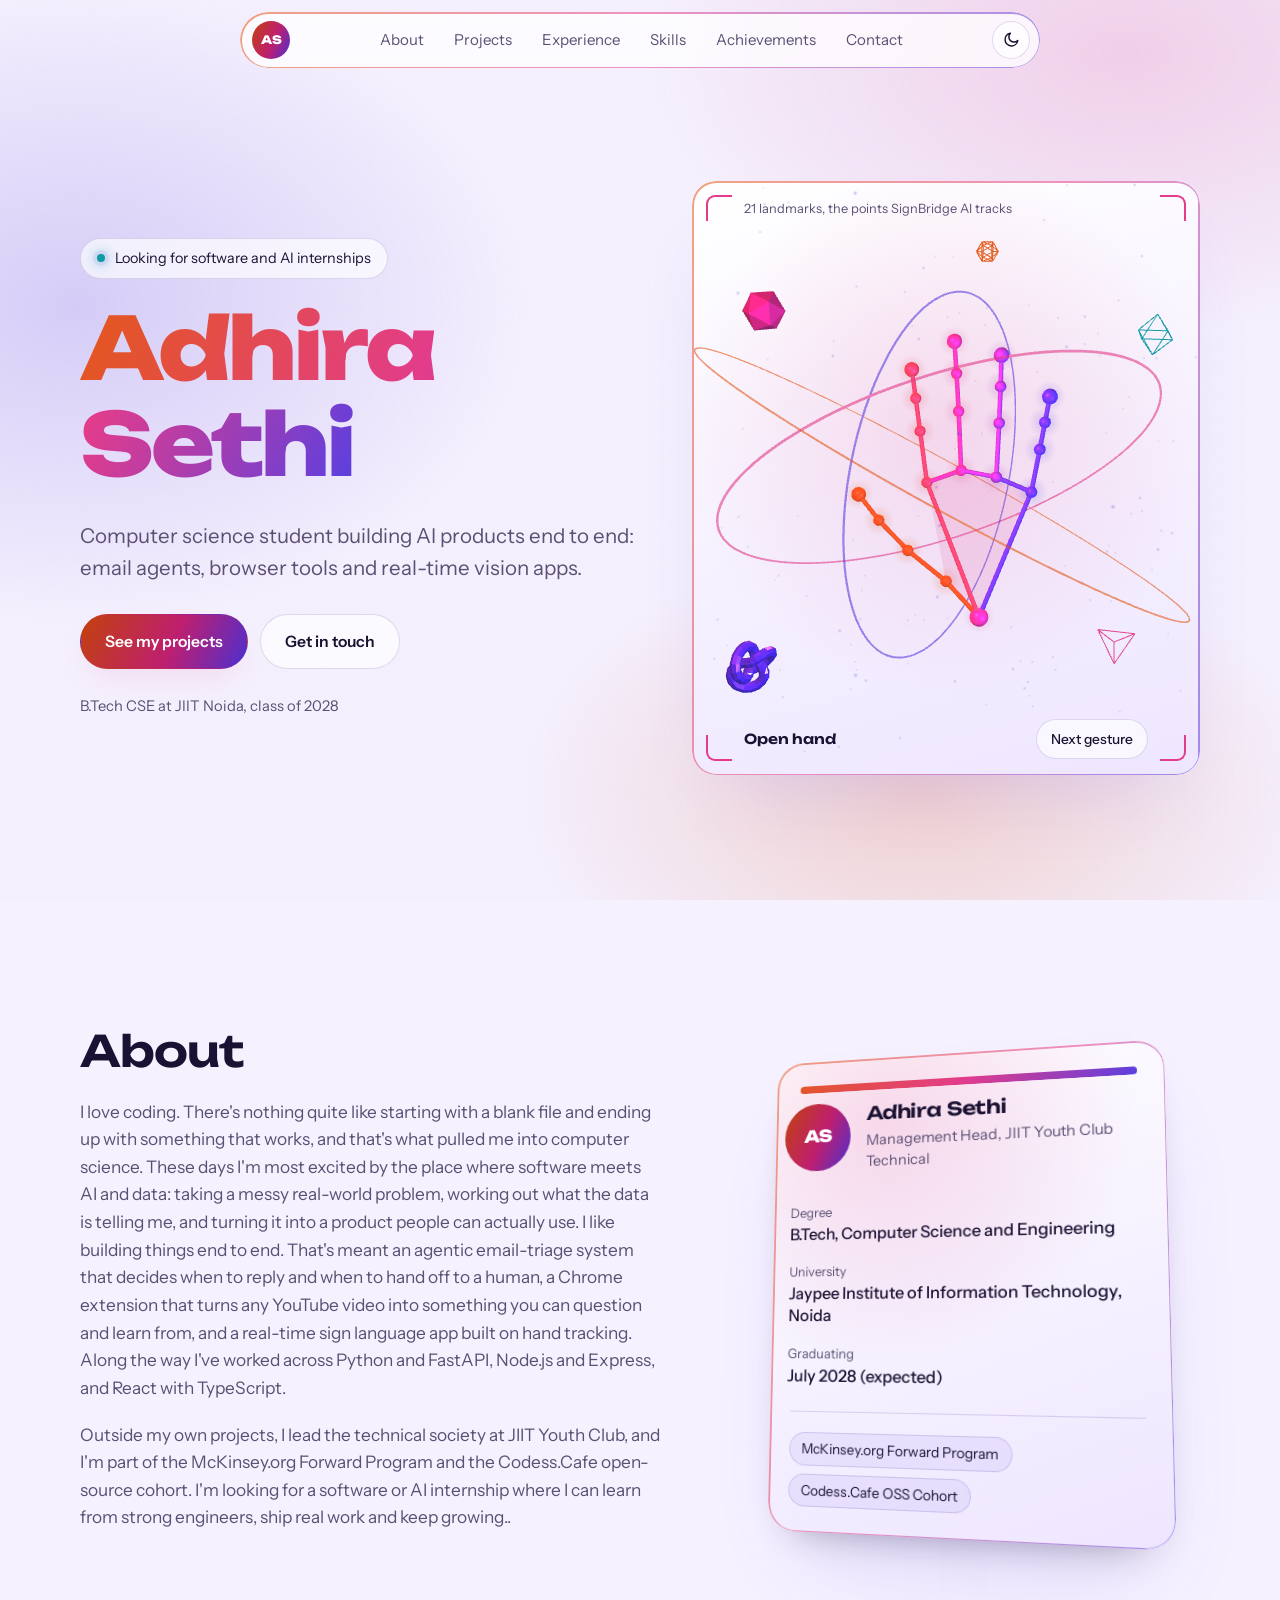
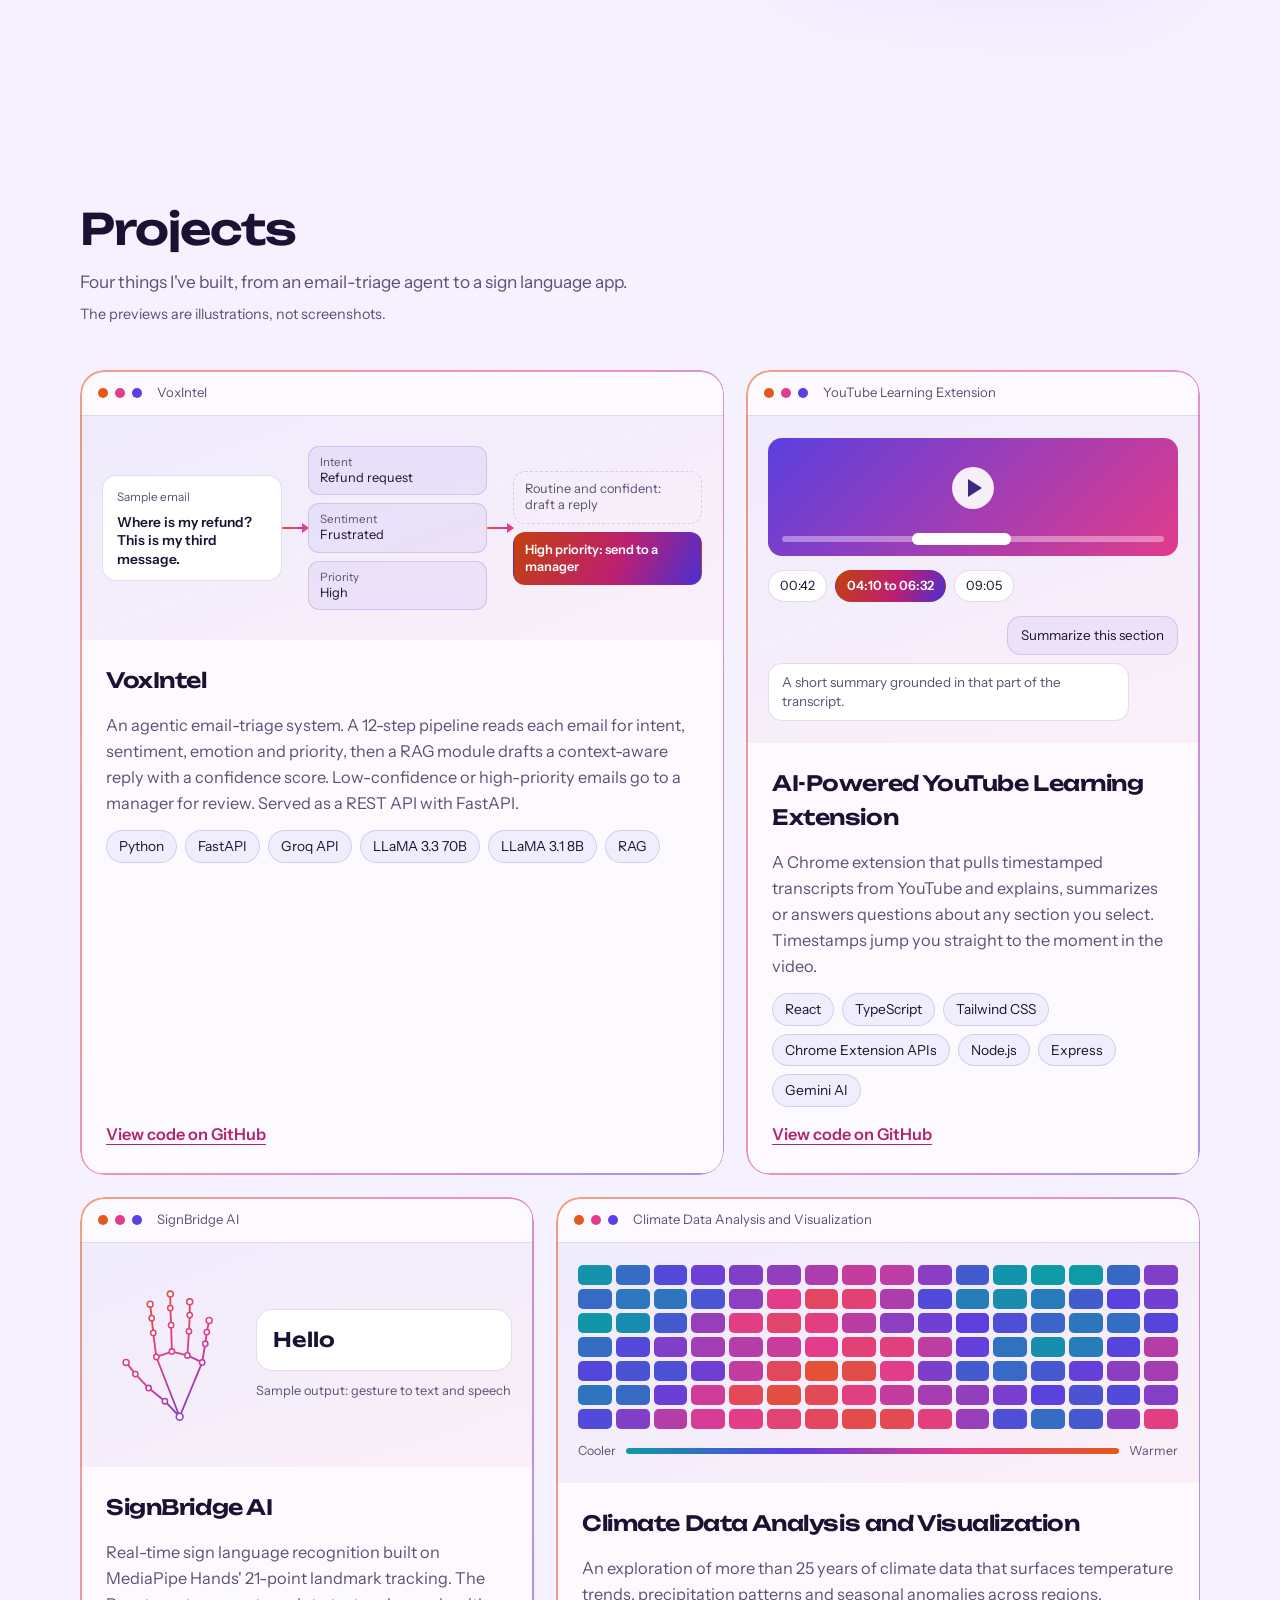
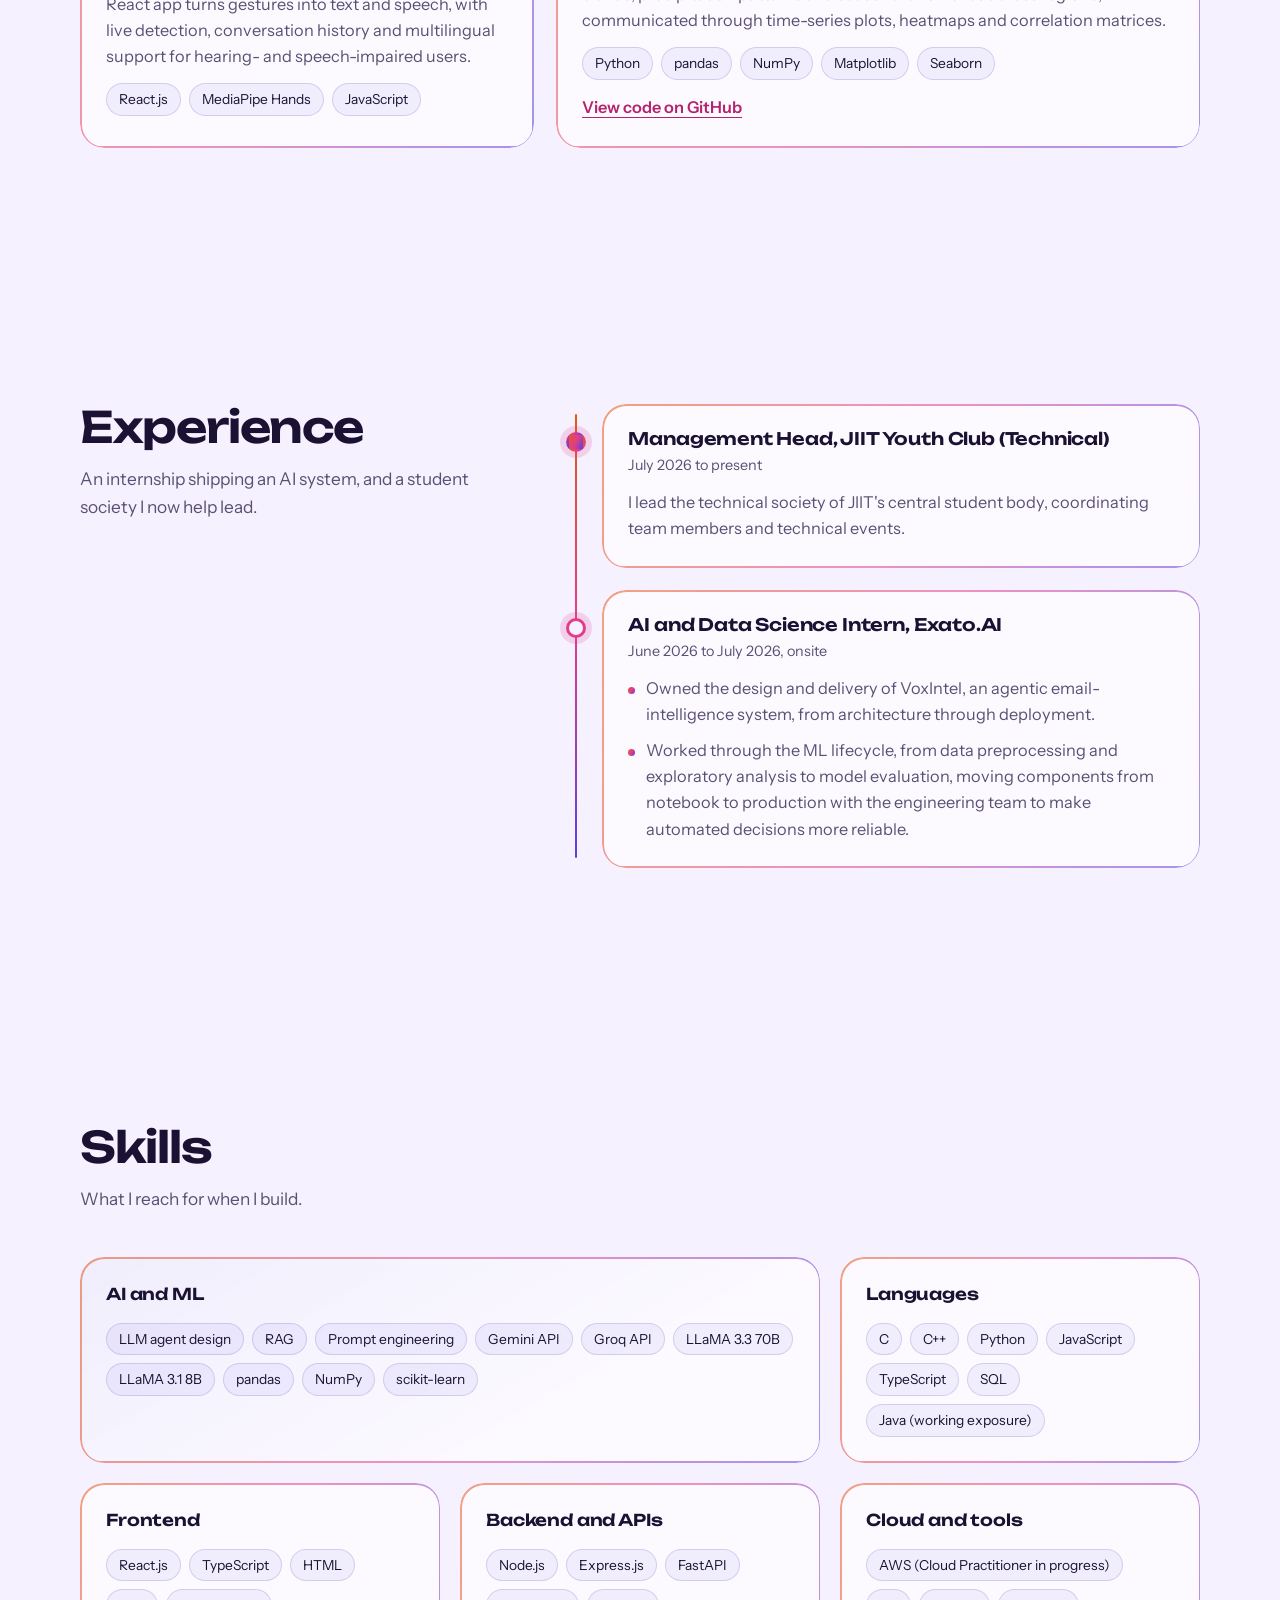
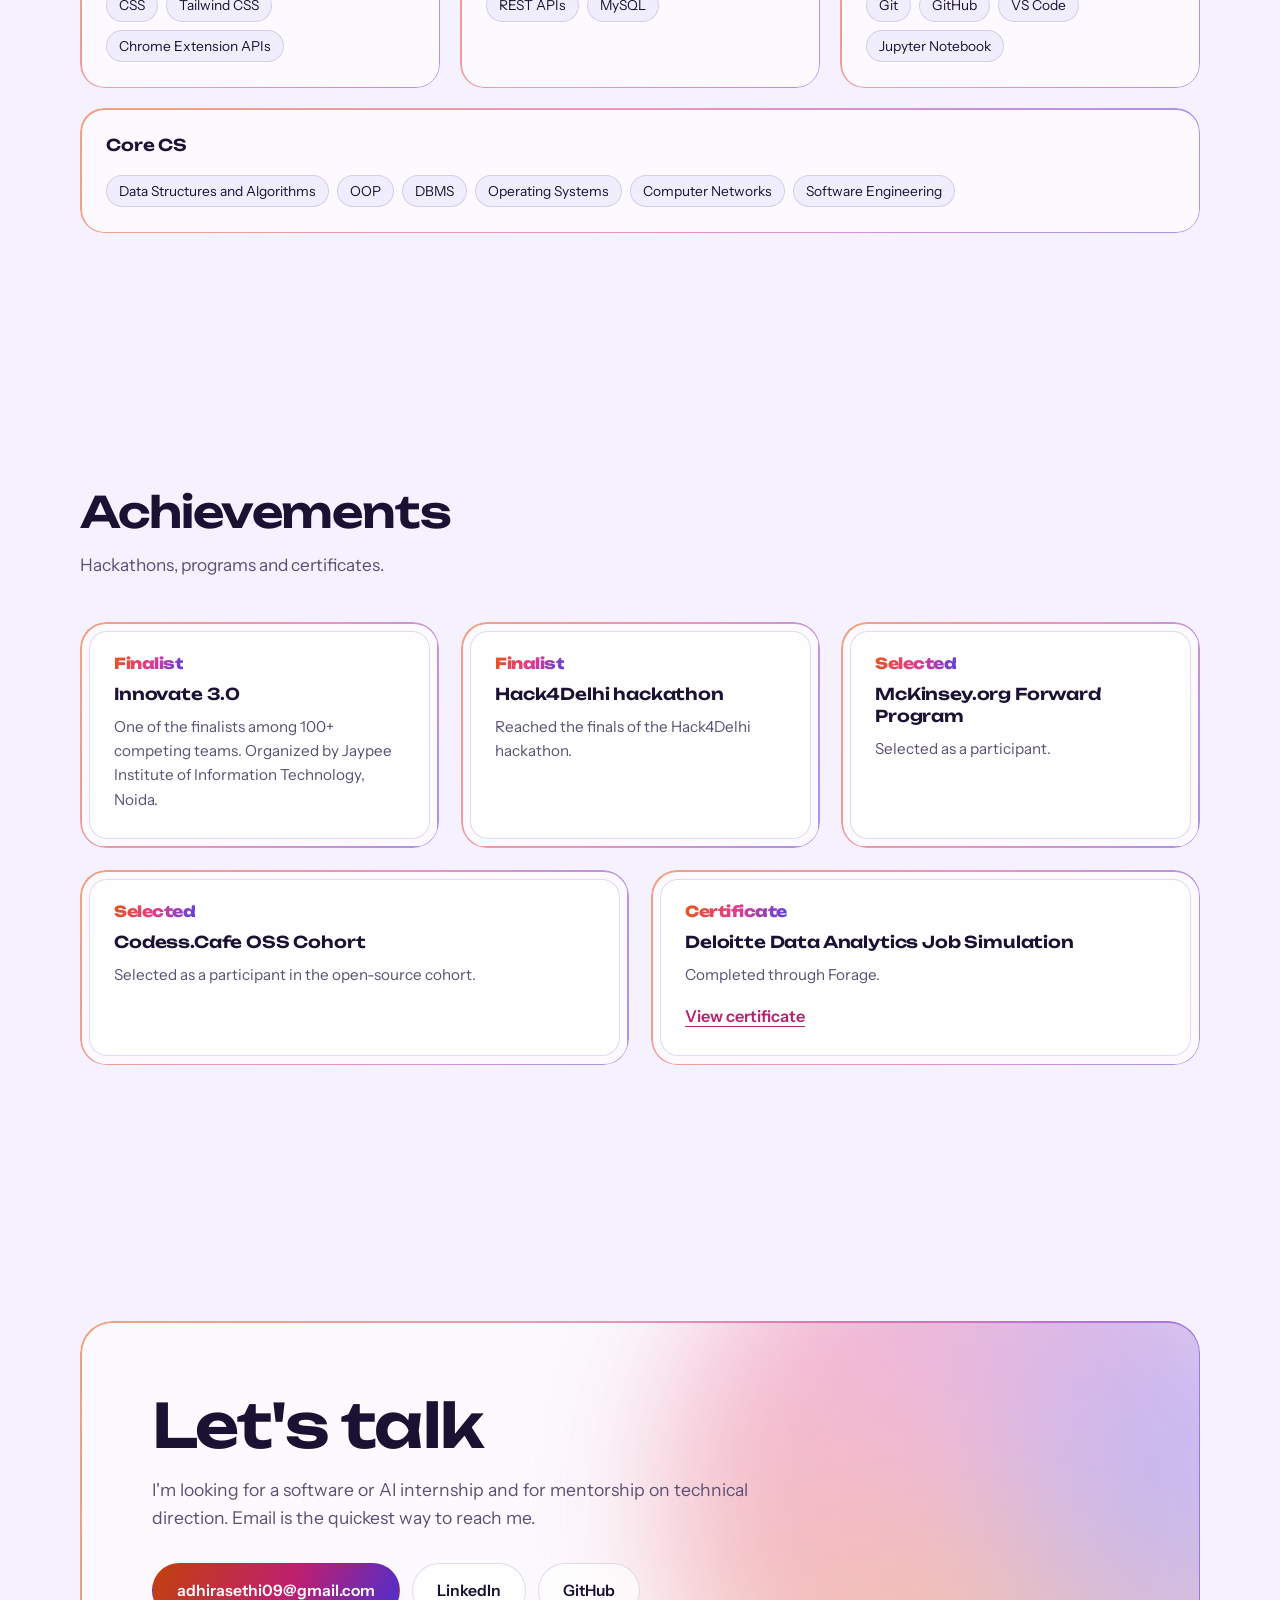
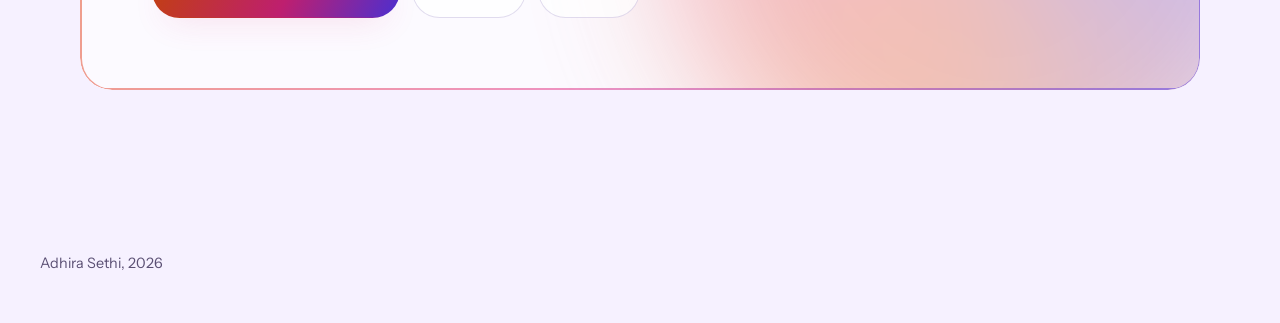
==== portfolio/index.html @ 6bb2d1dc "Initial portfolio website" ====
<!doctype html>
<html lang="en">
<head>
<meta charset="utf-8">
<meta name="viewport" content="width=device-width, initial-scale=1, viewport-fit=cover">
<title>Adhira Sethi | AI and software projects</title>
<meta name="description" content="Adhira Sethi is a computer science student at JIIT Noida who builds AI products end to end: email agents, browser tools and real-time vision apps.">
<link rel="preconnect" href="https://fonts.googleapis.com">
<link rel="preconnect" href="https://fonts.gstatic.com" crossorigin>
<link href="https://fonts.googleapis.com/css2?family=Instrument+Sans:wght@400;500;600&family=Unbounded:wght@400;600;800&display=swap" rel="stylesheet">
<link rel="stylesheet" href="css/style.css">
</head>
<body>
<div class="aurora" aria-hidden="true"></div>
<div class="grain" aria-hidden="true"></div>

<header class="nav-wrap">
  <nav class="nav frame" aria-label="Primary">
    <a class="brand" href="#top" aria-label="Adhira Sethi, back to top"><span class="mark">AS</span></a>
    <ul class="links" id="links">
      <li><a href="#about">About</a></li>
      <li><a href="#projects">Projects</a></li>
      <li><a href="#experience">Experience</a></li>
      <li><a href="#skills">Skills</a></li>
      <li><a href="#achievements">Achievements</a></li>
      <li><a href="#contact">Contact</a></li>
    </ul>
    <div class="nav-actions">
      <button class="icon-btn" id="theme" type="button" aria-label="Switch theme"></button>
      <button class="icon-btn menu" id="menu" type="button" aria-expanded="false" aria-controls="links" aria-label="Open menu">
        <svg viewBox="0 0 24 24" fill="none" stroke="currentColor" stroke-width="2" stroke-linecap="round" aria-hidden="true"><path d="M4 7h16M4 12h16M4 17h16"/></svg>
      </button>
    </div>
  </nav>
</header>

<main id="top">
  <section class="hero" aria-label="Introduction">
    <div class="wrap hero-grid">
      <div class="hero-copy">
        <p class="status enter" style="--d:.05s"><span class="dot" aria-hidden="true"></span>Looking for software and AI internships</p>
        <h1 class="name" aria-label="Adhira Sethi">
          <span class="line" aria-hidden="true"><span>Adhira</span></span>
          <span class="line" aria-hidden="true"><span>Sethi</span></span>
        </h1>
        <p class="lede enter" style="--d:.55s">Computer science student building AI products end to end: email agents, browser tools and real-time vision apps.</p>
        <div class="cta enter" style="--d:.7s">
          <a class="btn primary" href="#projects">See my projects</a>
          <a class="btn ghost" href="#contact">Get in touch</a>
        </div>
        <p class="hero-fact enter" style="--d:.85s">B.Tech CSE at JIIT Noida, class of 2028</p>
      </div>

      <figure class="viewfinder frame">
        <div class="stage" id="stage" role="img" aria-label="Animated 3D hand made of 21 tracking points, cycling through hand gestures">
          <canvas id="scene"></canvas>
          <div class="fallback" aria-hidden="true"></div>
        </div>
        <span class="corner tl" aria-hidden="true"></span><span class="corner tr" aria-hidden="true"></span>
        <span class="corner bl" aria-hidden="true"></span><span class="corner br" aria-hidden="true"></span>
        <p class="hud-top" aria-hidden="true">21 landmarks, the points SignBridge AI tracks</p>
        <div class="hud">
          <span class="pose" id="poseName" aria-hidden="true">Open hand</span>
          <button class="mini-btn" id="nextPose" type="button" aria-label="Show the next hand gesture">Next gesture</button>
        </div>
      </figure>
    </div>
  </section>

  <section class="section" id="about" aria-labelledby="about-h">
    <div class="wrap about-grid">
      <div>
        <h2 class="h2" id="about-h">About</h2>
        <div class="prose">
          <p>I love coding. There's nothing quite like starting with a blank file and ending up with something that works, and that's what pulled me into computer science. These days I'm most excited by the place where software meets AI and data: taking a messy real-world problem, working out what the data is telling me, and turning it into a product people can actually use.

I like building things end to end. That's meant an agentic email-triage system that decides when to reply and when to hand off to a human, a Chrome extension that turns any YouTube video into something you can question and learn from, and a real-time sign language app built on hand tracking. Along the way I've worked across Python and FastAPI, Node.js and Express, and React with TypeScript.</p>

<p>Outside my own projects, I lead the technical society at JIIT Youth Club, and I'm part of the McKinsey.org Forward Program and the Codess.Cafe open-source cohort. I'm looking for a software or AI internship where I can learn from strong engineers, ship real work and keep growing..</p>
        </div>
      </div>
      <div class="idcard-wrap">
        <article class="idcard frame tilt" data-tilt="10">
          <div class="sheen" aria-hidden="true"></div>
          <div class="id-band" aria-hidden="true"></div>
          <div class="id-top">
            <span class="id-mark" aria-hidden="true">AS</span>
            <div>
              <p class="id-name">Adhira Sethi</p>
              <p class="id-role">Management Head, JIIT Youth Club Technical</p>
            </div>
          </div>
          <dl class="id-list">
            <div><dt>Degree</dt><dd>B.Tech, Computer Science and Engineering</dd></div>
            <div><dt>University</dt><dd>Jaypee Institute of Information Technology, Noida</dd></div>
            <div><dt>Graduating</dt><dd>July 2028 (expected)</dd></div>
          </dl>
          <div class="id-programs">
            <ul class="chips">
              <li>McKinsey.org Forward Program</li>
              <li>Codess.Cafe OSS Cohort</li>
            </ul>
          </div>
        </article>
      </div>
    </div>
  </section>

  <section class="section" id="projects" aria-labelledby="projects-h">
    <div class="wrap">
      <h2 class="h2" id="projects-h">Projects</h2>
      <p class="section-intro">Four things I've built, from an email-triage agent to a sign language app.</p>
      <p class="section-note">The previews are illustrations, not screenshots.</p>

      <div class="bento">
        <article class="proj frame tilt" data-tilt="2.5" style="--span:7">
          <div class="chrome"><i></i><i></i><i></i><span class="chrome-title">VoxIntel</span></div>
          <div class="viz vox" aria-hidden="true">
            <div class="col">
              <div class="mail"><small>Sample email</small><b>Where is my refund? This is my third message.</b></div>
            </div>
            <div class="arrow"></div>
            <div class="col">
              <div class="step"><span>Intent</span>Refund request</div>
              <div class="step"><span>Sentiment</span>Frustrated</div>
              <div class="step"><span>Priority</span>High</div>
            </div>
            <div class="arrow"></div>
            <div class="col">
              <div class="out">Routine and confident: draft a reply</div>
              <div class="out on">High priority: send to a manager</div>
            </div>
          </div>
          <div class="proj-body">
            <h3>VoxIntel</h3>
            <p>An agentic email-triage system. A 12-step pipeline reads each email for intent, sentiment, emotion and priority, then a RAG module drafts a context-aware reply with a confidence score. Low-confidence or high-priority emails go to a manager for review. Served as a REST API with FastAPI.</p>
            <ul class="chips"><li>Python</li><li>FastAPI</li><li>Groq API</li><li>LLaMA 3.3 70B</li><li>LLaMA 3.1 8B</li><li>RAG</li></ul>
            <a class="link" href="https://github.com/AdhiraSethi/ai-agent-email-analyzer" target="_blank" rel="noopener">View code on GitHub</a>
          </div>
        </article>

        <article class="proj frame tilt" data-tilt="2.5" style="--span:5">
          <div class="chrome"><i></i><i></i><i></i><span class="chrome-title">YouTube Learning Extension</span></div>
          <div class="viz yt" aria-hidden="true">
            <div class="player"><div class="play"></div><div class="timeline-bar"><span></span></div></div>
            <ul class="stamps"><li>00:42</li><li class="on">04:10 to 06:32</li><li>09:05</li></ul>
            <div class="bubbles">
              <p class="bubble q">Summarize this section</p>
              <p class="bubble a">A short summary grounded in that part of the transcript.</p>
            </div>
          </div>
          <div class="proj-body">
            <h3>AI-Powered YouTube Learning Extension</h3>
            <p>A Chrome extension that pulls timestamped transcripts from YouTube and explains, summarizes or answers questions about any section you select. Timestamps jump you straight to the moment in the video.</p>
            <ul class="chips"><li>React</li><li>TypeScript</li><li>Tailwind CSS</li><li>Chrome Extension APIs</li><li>Node.js</li><li>Express</li><li>Gemini AI</li></ul>
            <a class="link" href="https://github.com/AdhiraSethi/youtube-extension" target="_blank" rel="noopener">View code on GitHub</a>
          </div>
        </article>

        <article class="proj frame tilt" data-tilt="2.5" style="--span:5">
          <div class="chrome"><i></i><i></i><i></i><span class="chrome-title">SignBridge AI</span></div>
          <div class="viz sign" aria-hidden="true">
            <svg class="hand-svg" viewBox="0 0 170 200">
              <defs>
                <linearGradient id="hg" gradientUnits="userSpaceOnUse" x1="20" y1="10" x2="150" y2="190">
                  <stop offset="0" style="stop-color:var(--g1)"/><stop offset=".5" style="stop-color:var(--g2)"/><stop offset="1" style="stop-color:var(--g3)"/>
                </linearGradient>
              </defs>
              <path class="bone" d="M100 180 L81 160 L60 143 L43 125 L31 110"/>
              <path class="bone" d="M100 180 L70 103 L66 72 L64 53 L62 35"/>
              <path class="bone" d="M90 96 L89 62 L88 40 L88 22"/>
              <path class="bone" d="M110 101 L112 70 L113 49 L113 32"/>
              <path class="bone" d="M129 110 L133 86 L135 71 L138 56"/>
              <path class="bone" d="M100 180 L129 110 M70 103 L90 96 L110 101 L129 110"/>
              <circle class="pt" cx="100" cy="180" r="4.4"/>
              <circle class="pt" cx="81" cy="160" r="3.4"/><circle class="pt" cx="60" cy="143" r="3.4"/><circle class="pt" cx="43" cy="125" r="3.4"/><circle class="pt" cx="31" cy="110" r="3.8"/>
              <circle class="pt" cx="70" cy="103" r="3.4"/><circle class="pt" cx="66" cy="72" r="3.4"/><circle class="pt" cx="64" cy="53" r="3.4"/><circle class="pt" cx="62" cy="35" r="3.8"/>
              <circle class="pt" cx="90" cy="96" r="3.4"/><circle class="pt" cx="89" cy="62" r="3.4"/><circle class="pt" cx="88" cy="40" r="3.4"/><circle class="pt" cx="88" cy="22" r="3.8"/>
              <circle class="pt" cx="110" cy="101" r="3.4"/><circle class="pt" cx="112" cy="70" r="3.4"/><circle class="pt" cx="113" cy="49" r="3.4"/><circle class="pt" cx="113" cy="32" r="3.8"/>
              <circle class="pt" cx="129" cy="110" r="3.4"/><circle class="pt" cx="133" cy="86" r="3.4"/><circle class="pt" cx="135" cy="71" r="3.4"/><circle class="pt" cx="138" cy="56" r="3.8"/>
            </svg>
            <div class="signout">
              <p class="say">Hello</p>
              <small>Sample output: gesture to text and speech</small>
            </div>
          </div>
          <div class="proj-body">
            <h3>SignBridge AI</h3>
            <p>Real-time sign language recognition built on MediaPipe Hands' 21-point landmark tracking. The React app turns gestures into text and speech, with live detection, conversation history and multilingual support for hearing- and speech-impaired users.</p>
            <ul class="chips"><li>React.js</li><li>MediaPipe Hands</li><li>JavaScript</li></ul>
          </div>
        </article>

        <article class="proj frame tilt" data-tilt="2.5" style="--span:7">
          <div class="chrome"><i></i><i></i><i></i><span class="chrome-title">Climate Data Analysis and Visualization</span></div>
          <div class="viz climate" aria-hidden="true">
            <div class="heat" id="heat"></div>
            <div class="legend"><span>Cooler</span><b></b><span>Warmer</span></div>
          </div>
          <div class="proj-body">
            <h3>Climate Data Analysis and Visualization</h3>
            <p>An exploration of more than 25 years of climate data that surfaces temperature trends, precipitation patterns and seasonal anomalies across regions, communicated through time-series plots, heatmaps and correlation matrices.</p>
            <ul class="chips"><li>Python</li><li>pandas</li><li>NumPy</li><li>Matplotlib</li><li>Seaborn</li></ul>
            <a class="link" href="https://github.com/AdhiraSethi/Climate-Analysis-EDA" target="_blank" rel="noopener">View code on GitHub</a>
          </div>
        </article>
      </div>
    </div>
  </section>

  <section class="section" id="experience" aria-labelledby="exp-h">
    <div class="wrap exp-grid">
      <div>
        <h2 class="h2" id="exp-h">Experience</h2>
        <p class="section-intro">An internship shipping an AI system, and a student society I now help lead.</p>
      </div>
      <ol class="timeline">
        <li class="tl-item now frame">
          <h3>Management Head, JIIT Youth Club (Technical)</h3>
          <p class="tl-meta">July 2026 to present</p>
          <p class="desc">I lead the technical society of JIIT's central student body, coordinating team members and technical events.</p>
        </li>
        <li class="tl-item frame">
          <h3>AI and Data Science Intern, Exato.AI</h3>
          <p class="tl-meta">June 2026 to July 2026, onsite</p>
          <ul>
            <li>Owned the design and delivery of VoxIntel, an agentic email-intelligence system, from architecture through deployment.</li>
            <li>Worked through the ML lifecycle, from data preprocessing and exploratory analysis to model evaluation, moving components from notebook to production with the engineering team to make automated decisions more reliable.</li>
          </ul>
        </li>
      </ol>
    </div>
  </section>

  <section class="section" id="skills" aria-labelledby="skills-h">
    <div class="wrap">
      <h2 class="h2" id="skills-h">Skills</h2>
      <p class="section-intro">What I reach for when I build.</p>
      <div class="skills">
        <div class="skill lead frame" style="--span:4">
          <h3>AI and ML</h3>
          <ul class="chips"><li>LLM agent design</li><li>RAG</li><li>Prompt engineering</li><li>Gemini API</li><li>Groq API</li><li>LLaMA 3.3 70B</li><li>LLaMA 3.1 8B</li><li>pandas</li><li>NumPy</li><li>scikit-learn</li></ul>
        </div>
        <div class="skill frame" style="--span:2">
          <h3>Languages</h3>
          <ul class="chips"><li>C</li><li>C++</li><li>Python</li><li>JavaScript</li><li>TypeScript</li><li>SQL</li><li>Java (working exposure)</li></ul>
        </div>
        <div class="skill frame" style="--span:2">
          <h3>Frontend</h3>
          <ul class="chips"><li>React.js</li><li>TypeScript</li><li>HTML</li><li>CSS</li><li>Tailwind CSS</li><li>Chrome Extension APIs</li></ul>
        </div>
        <div class="skill frame" style="--span:2">
          <h3>Backend and APIs</h3>
          <ul class="chips"><li>Node.js</li><li>Express.js</li><li>FastAPI</li><li>REST APIs</li><li>MySQL</li></ul>
        </div>
        <div class="skill frame" style="--span:2">
          <h3>Cloud and tools</h3>
          <ul class="chips"><li>AWS (Cloud Practitioner in progress)</li><li>Git</li><li>GitHub</li><li>VS Code</li><li>Jupyter Notebook</li></ul>
        </div>
        <div class="skill wide frame" style="--span:6">
          <h3>Core CS</h3>
          <ul class="chips"><li>Data Structures and Algorithms</li><li>OOP</li><li>DBMS</li><li>Operating Systems</li><li>Computer Networks</li><li>Software Engineering</li></ul>
        </div>
      </div>
    </div>
  </section>

  <section class="section" id="achievements" aria-labelledby="ach-h">
    <div class="wrap">
      <h2 class="h2" id="ach-h">Achievements</h2>
      <p class="section-intro">Hackathons, programs and certificates.</p>
      <div class="wall">
        <article class="plaque frame tilt" data-tilt="4" style="--span:2">
          <div class="mat"><p class="kind">Finalist</p><h3>Innovate 3.0</h3><p>One of the finalists among 100+ competing teams. Organized by Jaypee Institute of Information Technology, Noida.</p></div>
        </article>
        <article class="plaque frame tilt" data-tilt="4" style="--span:2">
          <div class="mat"><p class="kind">Finalist</p><h3>Hack4Delhi hackathon</h3><p>Reached the finals of the Hack4Delhi hackathon.</p></div>
        </article>
        <article class="plaque frame tilt" data-tilt="4" style="--span:2">
          <div class="mat"><p class="kind">Selected</p><h3>McKinsey.org Forward Program</h3><p>Selected as a participant.</p></div>
        </article>
        <article class="plaque frame tilt" data-tilt="4" style="--span:3">
          <div class="mat"><p class="kind">Selected</p><h3>Codess.Cafe OSS Cohort</h3><p>Selected as a participant in the open-source cohort.</p></div>
        </article>
        <article class="plaque frame tilt" data-tilt="4" style="--span:3">
          <div class="mat"><p class="kind">Certificate</p><h3>Deloitte Data Analytics Job Simulation</h3><p>Completed through Forage.</p><a class="link" href="https://drive.google.com/file/d/1McFZah4q3Ny0worESLDcUfoUMANwbDE4/view?usp=drive_link" target="_blank" rel="noopener">View certificate</a></div>
        </article>
      </div>
    </div>
  </section>

  <section class="section" id="contact" aria-labelledby="contact-h">
    <div class="wrap">
      <div class="contact frame">
        <h2 class="h2" id="contact-h">Let's talk</h2>
        <p>I'm looking for a software or AI internship and for mentorship on technical direction. Email is the quickest way to reach me.</p>
        <div class="cta">
          <a class="btn primary" href="mailto:adhirasethi09@gmail.com">adhirasethi09@gmail.com</a>
          <a class="btn ghost" href="https://www.linkedin.com/in/adhira-sethi-4b6422312" target="_blank" rel="noopener">LinkedIn</a>
          <a class="btn ghost" href="https://github.com/AdhiraSethi" target="_blank" rel="noopener">GitHub</a>
        </div>
      </div>
    </div>
  </section>
</main>

<footer class="wrap foot">Adhira Sethi, 2026</footer>

<script src="js/vendor/three.min.js"></script>
<script src="js/main.js"></script>
</body>
</html>
---- portfolio/css/style.css ----
:root{
  color-scheme: light;
  --bg:#F6F1FF; --panel:rgba(255,255,255,.66); --panel-solid:#FFFFFF; --line:rgba(70,40,150,.16);
  --text:#1B1233; --dim:#5B5074;
  --g1:#E4581A; --g2:#E23C8B; --g3:#5B3FE0; --cool:#0E9AA7;
  --link:#B4236E; --focus:#5B3FE0; --chip-bg:rgba(91,63,224,.07); --nav-bg:rgba(255,255,255,.74);
  --btn-grad:linear-gradient(115deg,#C2410C,#BE1F6F 55%,#4C2FD0); --on-btn:#FFFFFF;
  --glow1:rgba(228,88,26,.20); --glow2:rgba(226,60,139,.18); --glow3:rgba(91,63,224,.20);
  --stage-a:rgba(226,60,139,.16); --stage-b:#FFFFFF; --stage-c:#EEE6FF;
  --viz-bg:linear-gradient(160deg,rgba(91,63,224,.08),rgba(226,60,139,.06));
  --sheen:rgba(226,60,139,.18); --grain:.05;
  --grad:linear-gradient(115deg,var(--g1),var(--g2) 50%,var(--g3));
  box-sizing:border-box;
  padding-top:env(safe-area-inset-top,0px);
  padding-bottom:env(safe-area-inset-bottom,0px);
}
@media (prefers-color-scheme: dark){
  :root:not([data-theme="light"]){
    color-scheme: dark;
    --bg:#0E0920; --panel:rgba(255,255,255,.055); --panel-solid:#1A1233; --line:rgba(255,255,255,.15);
    --text:#F5F1FF; --dim:#B8AED6;
    --g1:#FFB287; --g2:#FF5FA2; --g3:#8F73FF; --cool:#4FE3E0;
    --link:#FF8DBB; --focus:#4FE3E0; --chip-bg:rgba(255,255,255,.07); --nav-bg:rgba(20,13,44,.72);
    --btn-grad:linear-gradient(115deg,#FFB287,#FF5FA2 55%,#8F73FF); --on-btn:#1A0F33;
    --glow1:rgba(255,178,135,.16); --glow2:rgba(255,95,162,.20); --glow3:rgba(143,115,255,.26);
    --stage-a:rgba(143,115,255,.28); --stage-b:#1D1342; --stage-c:#0F0A26;
    --viz-bg:linear-gradient(160deg,rgba(143,115,255,.16),rgba(255,95,162,.08));
    --sheen:rgba(255,255,255,.18); --grain:.07;
  }
}
:root[data-theme="dark"]{
  color-scheme: dark;
  --bg:#0E0920; --panel:rgba(255,255,255,.055); --panel-solid:#1A1233; --line:rgba(255,255,255,.15);
  --text:#F5F1FF; --dim:#B8AED6;
  --g1:#FFB287; --g2:#FF5FA2; --g3:#8F73FF; --cool:#4FE3E0;
  --link:#FF8DBB; --focus:#4FE3E0; --chip-bg:rgba(255,255,255,.07); --nav-bg:rgba(20,13,44,.72);
  --btn-grad:linear-gradient(115deg,#FFB287,#FF5FA2 55%,#8F73FF); --on-btn:#1A0F33;
  --glow1:rgba(255,178,135,.16); --glow2:rgba(255,95,162,.20); --glow3:rgba(143,115,255,.26);
  --stage-a:rgba(143,115,255,.28); --stage-b:#1D1342; --stage-c:#0F0A26;
  --viz-bg:linear-gradient(160deg,rgba(143,115,255,.16),rgba(255,95,162,.08));
  --sheen:rgba(255,255,255,.18); --grain:.07;
}

*,*::before,*::after{box-sizing:border-box}
html{scroll-behavior:smooth;scroll-padding-top:env(safe-area-inset-top,0px);-webkit-text-size-adjust:100%}
body{margin:0;background:var(--bg);color:var(--text);font-family:"Instrument Sans",system-ui,-apple-system,"Segoe UI",Roboto,sans-serif;font-size:1.02rem;line-height:1.6;-webkit-font-smoothing:antialiased;overflow-x:hidden}
a{color:inherit}
img,svg,canvas{max-width:100%}
h1,h2,h3,p,ul,ol,dl,dd,figure{margin:0}
ul,ol{padding:0;list-style:none}
:focus-visible{outline:2px solid var(--focus);outline-offset:3px;border-radius:6px}
button{font:inherit;color:inherit}

/* atmosphere */
.aurora{position:fixed;inset:0;z-index:-2;pointer-events:none;
  background:
    radial-gradient(60vw 50vh at 88% 6%,var(--glow2),transparent 62%),
    radial-gradient(55vw 55vh at 6% 34%,var(--glow3),transparent 64%),
    radial-gradient(50vw 45vh at 72% 88%,var(--glow1),transparent 62%)}
.grain{position:fixed;inset:0;z-index:-1;pointer-events:none;opacity:var(--grain);
  background-image:url("data:image/svg+xml;utf8,<svg xmlns='http://www.w3.org/2000/svg' width='160' height='160'><filter id='n'><feTurbulence type='fractalNoise' baseFrequency='.8' numOctaves='2' stitchTiles='stitch'/></filter><rect width='100%' height='100%' filter='url(%23n)'/></svg>")}

.wrap{width:100%;max-width:1200px;margin-inline:auto;padding-inline:clamp(20px,4vw,40px)}
.section{padding-block:clamp(72px,10vw,132px);scroll-margin-top:84px}
.h2{font-family:"Unbounded",system-ui,sans-serif;font-weight:600;font-size:clamp(1.8rem,3.8vw,2.7rem);line-height:1.1;letter-spacing:-.025em}
.section-intro{color:var(--dim);font-size:1.08rem;max-width:56ch;margin-top:14px}
.section-note{color:var(--dim);font-size:.9rem;margin-top:8px}

/* frames */
.frame{position:relative;border-radius:24px;background:var(--panel)}
.frame::before{content:"";position:absolute;inset:0;border-radius:inherit;padding:1.5px;background:var(--grad);opacity:.55;pointer-events:none;z-index:3;
  -webkit-mask:linear-gradient(#000 0 0) content-box,linear-gradient(#000 0 0);-webkit-mask-composite:xor;
  mask:linear-gradient(#000 0 0) content-box,linear-gradient(#000 0 0);mask-composite:exclude;transition:opacity .25s}
.frame:hover::before{opacity:1}
.tilt{transform:perspective(1100px) rotateX(var(--rx,0deg)) rotateY(var(--ry,0deg));transition:transform .25s ease-out}

/* nav */
.nav-wrap{position:fixed;top:0;left:0;right:0;z-index:50;padding:calc(env(safe-area-inset-top,0px) + 12px) 14px 0;display:flex;justify-content:center;pointer-events:none}
.nav{pointer-events:auto;display:flex;align-items:center;justify-content:space-between;gap:10px;width:100%;max-width:800px;padding:8px 10px 8px 12px;border-radius:999px;background:var(--nav-bg);-webkit-backdrop-filter:blur(16px);backdrop-filter:blur(16px)}
.brand{display:inline-flex;text-decoration:none}
.mark{display:grid;place-items:center;width:38px;height:38px;border-radius:50%;background:var(--btn-grad);color:var(--on-btn);font-family:"Unbounded",system-ui,sans-serif;font-weight:800;font-size:.72rem}
.links{display:flex;gap:2px}
.links a{display:block;padding:8px 14px;border-radius:999px;text-decoration:none;font-size:.94rem;color:var(--dim);transition:background .2s,color .2s}
.links a:hover{background:var(--chip-bg);color:var(--text)}
.nav-actions{display:flex;gap:6px}
.icon-btn{display:grid;place-items:center;width:38px;height:38px;border-radius:50%;border:1px solid var(--line);background:var(--panel);cursor:pointer;transition:border-color .2s}
.icon-btn:hover{border-color:var(--g2)}
.icon-btn svg{width:18px;height:18px}
.menu{display:none}

/* buttons and chips */
.btn{display:inline-flex;align-items:center;justify-content:center;gap:8px;padding:14px 24px;border-radius:999px;font-weight:600;font-size:.98rem;text-decoration:none;border:1px solid transparent;transition:transform .2s,box-shadow .2s,border-color .2s}
.btn.primary{background:var(--btn-grad);color:var(--on-btn);box-shadow:0 14px 34px -14px var(--glow2)}
.btn.primary:hover{transform:translateY(-2px);box-shadow:0 18px 38px -12px var(--glow2)}
.btn.ghost{border-color:var(--line);background:var(--panel);color:var(--text)}
.btn.ghost:hover{border-color:var(--g2)}
.chips{display:flex;flex-wrap:wrap;gap:8px}
.chips li{padding:6px 12px;border:1px solid var(--line);border-radius:999px;background:var(--chip-bg);font-size:.86rem;line-height:1.35}
.link{color:var(--link);font-weight:600;text-underline-offset:4px}

/* hero */
.hero{min-height:100svh;display:flex;align-items:center;padding-top:112px;padding-bottom:56px}
.hero-grid{display:grid;grid-template-columns:minmax(0,1.05fr) minmax(0,.95fr);gap:clamp(28px,4vw,64px);align-items:center}
.status{display:inline-flex;align-items:center;gap:10px;padding:8px 16px;border:1px solid var(--line);border-radius:999px;background:var(--panel);font-size:.9rem}
.status .dot{width:8px;height:8px;border-radius:50%;background:var(--cool);box-shadow:0 0 0 4px var(--chip-bg),0 0 14px var(--cool)}
.name{margin:26px 0 22px;font-family:"Unbounded",system-ui,sans-serif;font-weight:800;font-size:clamp(3rem,8.5vw,5.4rem);line-height:1;letter-spacing:-.035em}
.name .line{display:block;overflow:hidden;padding-bottom:.12em}
.name .line>span{display:inline-block;background:var(--grad);background-size:200% 100%;-webkit-background-clip:text;background-clip:text;color:transparent;-webkit-text-fill-color:transparent;animation:rise .95s cubic-bezier(.2,.8,.2,1) both}
.name .line:nth-child(1)>span{background-position:0 0}
.name .line:nth-child(2)>span{background-position:100% 0;animation-delay:.12s}
.lede{max-width:44ch;color:var(--dim);font-size:clamp(1.06rem,1.6vw,1.28rem);line-height:1.55}
.cta{display:flex;flex-wrap:wrap;gap:12px;margin-top:30px}
.hero-fact{margin-top:26px;color:var(--dim);font-size:.92rem}
.enter{animation:enter .8s cubic-bezier(.2,.8,.2,1) both;animation-delay:var(--d,0s)}
@keyframes rise{from{transform:translateY(105%)}}
@keyframes enter{from{opacity:0;transform:translateY(16px)}}
@keyframes fade{from{opacity:0}}

.viewfinder{animation:fade 1s ease both;animation-delay:.35s}
.stage{position:relative;height:clamp(400px,66vh,640px);border-radius:24px;overflow:hidden;
  background:radial-gradient(circle at 50% 42%,var(--stage-a),transparent 62%),linear-gradient(165deg,var(--stage-b),var(--stage-c));box-shadow:0 40px 80px -40px var(--glow3)}
.stage canvas{position:absolute;inset:0;width:100%;height:100%;display:block}
.fallback{display:none}
.stage.no-webgl canvas{display:none}
.stage.no-webgl .fallback{display:block;position:absolute;inset:20%;border-radius:50%;background:conic-gradient(from 210deg,var(--g1),var(--g2),var(--g3),var(--g1));filter:blur(28px);opacity:.6}
.corner{position:absolute;width:26px;height:26px;border:0 solid var(--g2);pointer-events:none;z-index:2}
.corner.tl{top:14px;left:14px;border-top-width:2px;border-left-width:2px;border-top-left-radius:9px}
.corner.tr{top:14px;right:14px;border-top-width:2px;border-right-width:2px;border-top-right-radius:9px}
.corner.bl{bottom:14px;left:14px;border-bottom-width:2px;border-left-width:2px;border-bottom-left-radius:9px}
.corner.br{bottom:14px;right:14px;border-bottom-width:2px;border-right-width:2px;border-bottom-right-radius:9px}
.hud-top{position:absolute;top:18px;left:52px;right:52px;z-index:2;font-size:.8rem;color:var(--dim)}
.hud{position:absolute;left:52px;right:52px;bottom:16px;z-index:2;display:flex;align-items:center;justify-content:space-between;gap:12px}
.pose{font-family:"Unbounded",system-ui,sans-serif;font-weight:600;font-size:.86rem}
.mini-btn{padding:8px 14px;border-radius:999px;border:1px solid var(--line);background:var(--panel);cursor:pointer;font-size:.86rem;font-weight:500;transition:border-color .2s}
.mini-btn:hover{border-color:var(--g2)}

/* about */
.about-grid{display:grid;grid-template-columns:minmax(0,1.1fr) minmax(0,.9fr);gap:clamp(32px,5vw,80px);align-items:center}
.prose{margin-top:22px}
.prose p{color:var(--dim);font-size:1.08rem;max-width:58ch;margin-bottom:1.1em}
.idcard-wrap{display:flex;justify-content:center;perspective:1200px}
.idcard{--rx:4deg;--ry:-8deg;width:100%;max-width:400px;padding:26px 26px 28px;border-radius:28px;transform-style:preserve-3d;
  background:linear-gradient(160deg,var(--panel-solid),var(--stage-c));box-shadow:0 50px 90px -40px var(--glow3),0 20px 40px -30px rgba(0,0,0,.5)}
.idcard .sheen{position:absolute;inset:0;border-radius:inherit;pointer-events:none;background:radial-gradient(circle at var(--mx,30%) var(--my,15%),var(--sheen),transparent 50%)}
.id-band{height:8px;border-radius:8px;background:var(--grad);margin-bottom:24px}
.id-top{display:flex;align-items:center;gap:16px;transform:translateZ(34px)}
.id-mark{display:grid;place-items:center;flex:none;width:68px;height:68px;border-radius:50%;background:var(--btn-grad);color:var(--on-btn);font-family:"Unbounded",system-ui,sans-serif;font-weight:800;font-size:1.05rem}
.id-name{font-family:"Unbounded",system-ui,sans-serif;font-weight:600;font-size:1.15rem;letter-spacing:-.01em}
.id-role{color:var(--dim);font-size:.9rem;line-height:1.4;margin-top:2px}
.id-list{margin-top:26px;display:grid;gap:16px;transform:translateZ(18px)}
.id-list dt{color:var(--dim);font-size:.82rem}
.id-list dd{font-weight:500;line-height:1.4}
.id-programs{margin-top:24px;padding-top:20px;border-top:1px solid var(--line);transform:translateZ(10px)}

/* projects */
.bento{display:grid;grid-template-columns:repeat(12,minmax(0,1fr));gap:22px;margin-top:44px}
.proj{grid-column:span var(--span,6);display:flex;flex-direction:column;overflow:hidden}
.chrome{display:flex;align-items:center;gap:7px;padding:12px 18px;border-bottom:1px solid var(--line)}
.chrome i{width:10px;height:10px;border-radius:50%}
.chrome i:nth-child(1){background:var(--g1)}
.chrome i:nth-child(2){background:var(--g2)}
.chrome i:nth-child(3){background:var(--g3)}
.chrome-title{margin-left:8px;font-size:.82rem;color:var(--dim)}
.viz{display:grid;align-items:center;min-height:224px;padding:22px;background:var(--viz-bg)}
.proj-body{display:flex;flex-direction:column;gap:14px;padding:24px 26px 28px;flex:1}
.proj-body h3{font-family:"Unbounded",system-ui,sans-serif;font-weight:600;font-size:1.32rem;letter-spacing:-.02em}
.proj-body p{color:var(--dim)}
.proj-body .link{margin-top:auto}

.vox{grid-template-columns:minmax(0,1fr) 26px minmax(0,1fr) 26px minmax(0,1.05fr);align-items:center}
.col{display:grid;gap:8px}
.mail{padding:12px 14px;border:1px solid var(--line);border-radius:14px;background:var(--panel-solid)}
.mail small{display:block;color:var(--dim);font-size:.74rem;margin-bottom:6px}
.mail b{display:block;font-size:.86rem;font-weight:600;line-height:1.35}
.step{padding:8px 11px;border:1px solid var(--line);border-radius:11px;background:var(--chip-bg);font-size:.8rem;line-height:1.3}
.step span{display:block;color:var(--dim);font-size:.72rem}
.out{padding:9px 11px;border-radius:12px;border:1px dashed var(--line);font-size:.8rem;line-height:1.3;color:var(--dim)}
.out.on{border:1px solid transparent;background:var(--btn-grad);color:var(--on-btn);font-weight:600}
.arrow{height:2px;background:var(--grad);position:relative;border-radius:2px}
.arrow::after{content:"";position:absolute;right:-1px;top:-4px;border:5px solid transparent;border-left:7px solid var(--g2);border-right:0}

.yt{gap:14px}
.player{position:relative;height:118px;border-radius:14px;background:linear-gradient(135deg,var(--g3),var(--g2));overflow:hidden}
.play{position:absolute;left:50%;top:42%;width:42px;height:42px;margin:-21px 0 0 -21px;border-radius:50%;background:rgba(255,255,255,.92)}
.play::after{content:"";position:absolute;left:16px;top:12px;border:9px solid transparent;border-left:14px solid #3A2A80;border-right:0}
.timeline-bar{position:absolute;left:14px;right:14px;bottom:14px;height:6px;border-radius:9px;background:rgba(255,255,255,.38)}
.timeline-bar span{position:absolute;top:-3px;bottom:-3px;left:34%;width:26%;border-radius:9px;background:#fff}
.stamps{display:flex;flex-wrap:wrap;gap:8px}
.stamps li{padding:5px 11px;border:1px solid var(--line);border-radius:999px;font-size:.8rem;background:var(--panel-solid)}
.stamps li.on{border-color:transparent;background:var(--btn-grad);color:var(--on-btn);font-weight:600}
.bubbles{display:grid;gap:8px}
.bubble{padding:9px 13px;border-radius:14px;font-size:.84rem;line-height:1.4;max-width:88%}
.bubble.q{justify-self:end;background:var(--chip-bg);border:1px solid var(--line)}
.bubble.a{background:var(--panel-solid);border:1px solid var(--line);color:var(--dim)}

.sign{grid-template-columns:auto minmax(0,1fr);gap:22px}
.hand-svg{width:132px;height:auto;display:block}
.hand-svg .pt{fill:var(--panel-solid);stroke:url(#hg);stroke-width:2}
.hand-svg .bone{stroke:url(#hg);stroke-width:2.4;stroke-linecap:round;stroke-linejoin:round;fill:none}
.signout{display:grid;gap:10px}
.signout .say{padding:14px 16px;border-radius:16px;background:var(--panel-solid);border:1px solid var(--line);font-family:"Unbounded",system-ui,sans-serif;font-weight:600;font-size:1.25rem}
.signout small{color:var(--dim);font-size:.8rem}

.climate{gap:12px}
.heat{display:grid;grid-template-columns:repeat(16,minmax(0,1fr));gap:4px}
.heat i{height:20px;border-radius:5px}
.legend{display:flex;align-items:center;gap:10px;color:var(--dim);font-size:.78rem}
.legend b{flex:1;height:6px;border-radius:6px;background:linear-gradient(90deg,var(--cool),var(--g3),var(--g2),var(--g1))}

/* experience */
.exp-grid{display:grid;grid-template-columns:minmax(0,.8fr) minmax(0,1.2fr);gap:clamp(32px,5vw,80px);align-items:start}
.timeline{position:relative;display:grid;gap:22px;padding-left:36px}
.timeline::before{content:"";position:absolute;left:9px;top:10px;bottom:10px;width:2px;border-radius:2px;background:linear-gradient(var(--g1),var(--g2),var(--g3))}
.tl-item{position:relative;padding:24px 26px 26px}
.tl-item::after{content:"";position:absolute;left:-36px;top:28px;width:20px;height:20px;border-radius:50%;background:var(--bg);border:3px solid var(--g2);box-shadow:0 0 0 6px var(--glow2)}
.tl-item.now::after{background:var(--grad);border-color:transparent}
.tl-item h3{font-family:"Unbounded",system-ui,sans-serif;font-weight:600;font-size:1.08rem;line-height:1.3;letter-spacing:-.01em}
.tl-meta{color:var(--dim);font-size:.9rem;margin:4px 0 12px}
.tl-item ul{display:grid;gap:10px;color:var(--dim)}
.tl-item li{position:relative;padding-left:18px}
.tl-item li::before{content:"";position:absolute;left:0;top:.72em;width:7px;height:7px;border-radius:50%;background:var(--grad)}
.tl-item p.desc{color:var(--dim)}

/* skills */
.skills{display:grid;grid-template-columns:repeat(6,minmax(0,1fr));gap:20px;margin-top:44px}
.skill{grid-column:span var(--span,2);padding:24px 26px 26px}
.skill.lead{background:linear-gradient(150deg,var(--chip-bg),transparent 70%),var(--panel)}
.skill h3{font-family:"Unbounded",system-ui,sans-serif;font-weight:600;font-size:1.02rem;letter-spacing:-.01em;margin-bottom:16px}

/* achievements */
.wall{display:grid;grid-template-columns:repeat(6,minmax(0,1fr));gap:22px;margin-top:44px}
.plaque{grid-column:span var(--span,2);padding:9px;border-radius:26px}
.mat{height:100%;padding:24px 24px 26px;border:1px solid var(--line);border-radius:18px;background:var(--panel);display:flex;flex-direction:column;gap:10px}
.kind{font-family:"Unbounded",system-ui,sans-serif;font-weight:800;font-size:1.7rem;letter-spacing:-.03em;line-height:1.1;background:var(--grad);-webkit-background-clip:text;background-clip:text;color:transparent;-webkit-text-fill-color:transparent;width:fit-content}
.mat h3{font-family:"Unbounded",system-ui,sans-serif;font-weight:600;font-size:1.02rem;line-height:1.35;letter-spacing:-.01em}
.mat p{color:var(--dim);font-size:.95rem}
.mat .link{margin-top:auto;padding-top:6px}

/* contact */
.contact{position:relative;overflow:hidden;padding:clamp(32px,6vw,72px);border-radius:32px}
.contact::after{content:"";position:absolute;right:-12%;bottom:-40%;width:60%;aspect-ratio:1;border-radius:50%;background:conic-gradient(from 200deg,var(--g1),var(--g2),var(--g3),var(--g1));filter:blur(70px);opacity:.35;pointer-events:none}
.contact>*{position:relative;z-index:1}
.contact .h2{font-size:clamp(2rem,5.4vw,3.8rem)}
.contact p{color:var(--dim);font-size:1.1rem;max-width:50ch;margin-top:16px}
.contact .cta{margin-top:30px}
.foot{padding:34px 0 48px;color:var(--dim);font-size:.9rem}

/* responsive */
@media (max-width:1000px){
  .hero{padding-top:104px}
  .hero-grid,.about-grid,.exp-grid{grid-template-columns:minmax(0,1fr)}
  .stage{height:clamp(380px,56vh,500px)}
  .proj{grid-column:1/-1}
  .skill,.plaque{grid-column:span 3}
  .skill.wide{grid-column:1/-1}
}
@media (max-width:720px){
  .menu{display:grid}
  .links{position:absolute;top:calc(100% + 10px);left:0;right:0;flex-direction:column;gap:2px;padding:10px;border-radius:22px;background:var(--panel-solid);border:1px solid var(--line);display:none}
  .links.open{display:flex}
  .links a{padding:12px 16px}
  .vox{grid-template-columns:minmax(0,1fr);gap:10px}
  .vox .arrow{display:none}
  .sign{grid-template-columns:minmax(0,1fr);justify-items:start}
  .skill,.plaque{grid-column:1/-1}
  .hud,.hud-top{left:46px;right:46px}
}

@media (prefers-reduced-motion:reduce){
  *,*::before,*::after{animation:none!important;transition:none!important}
  html{scroll-behavior:auto}
}
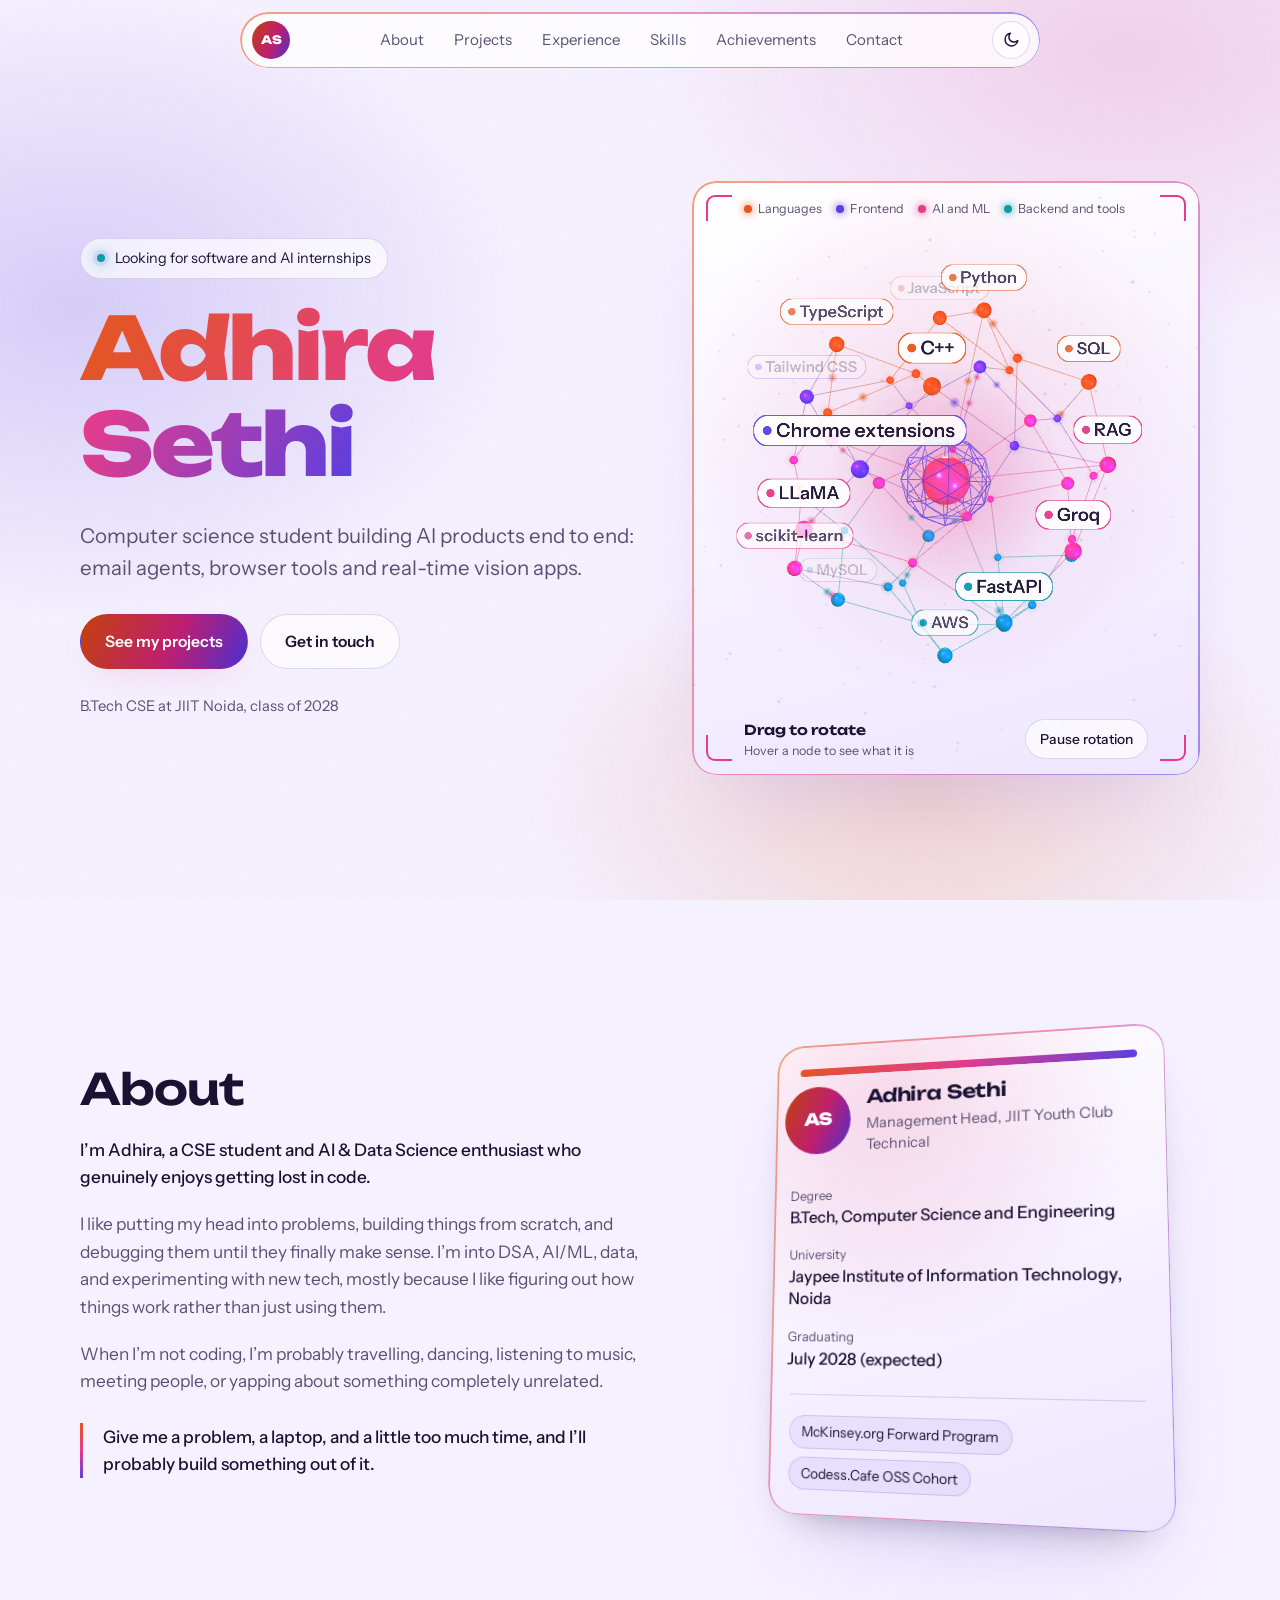
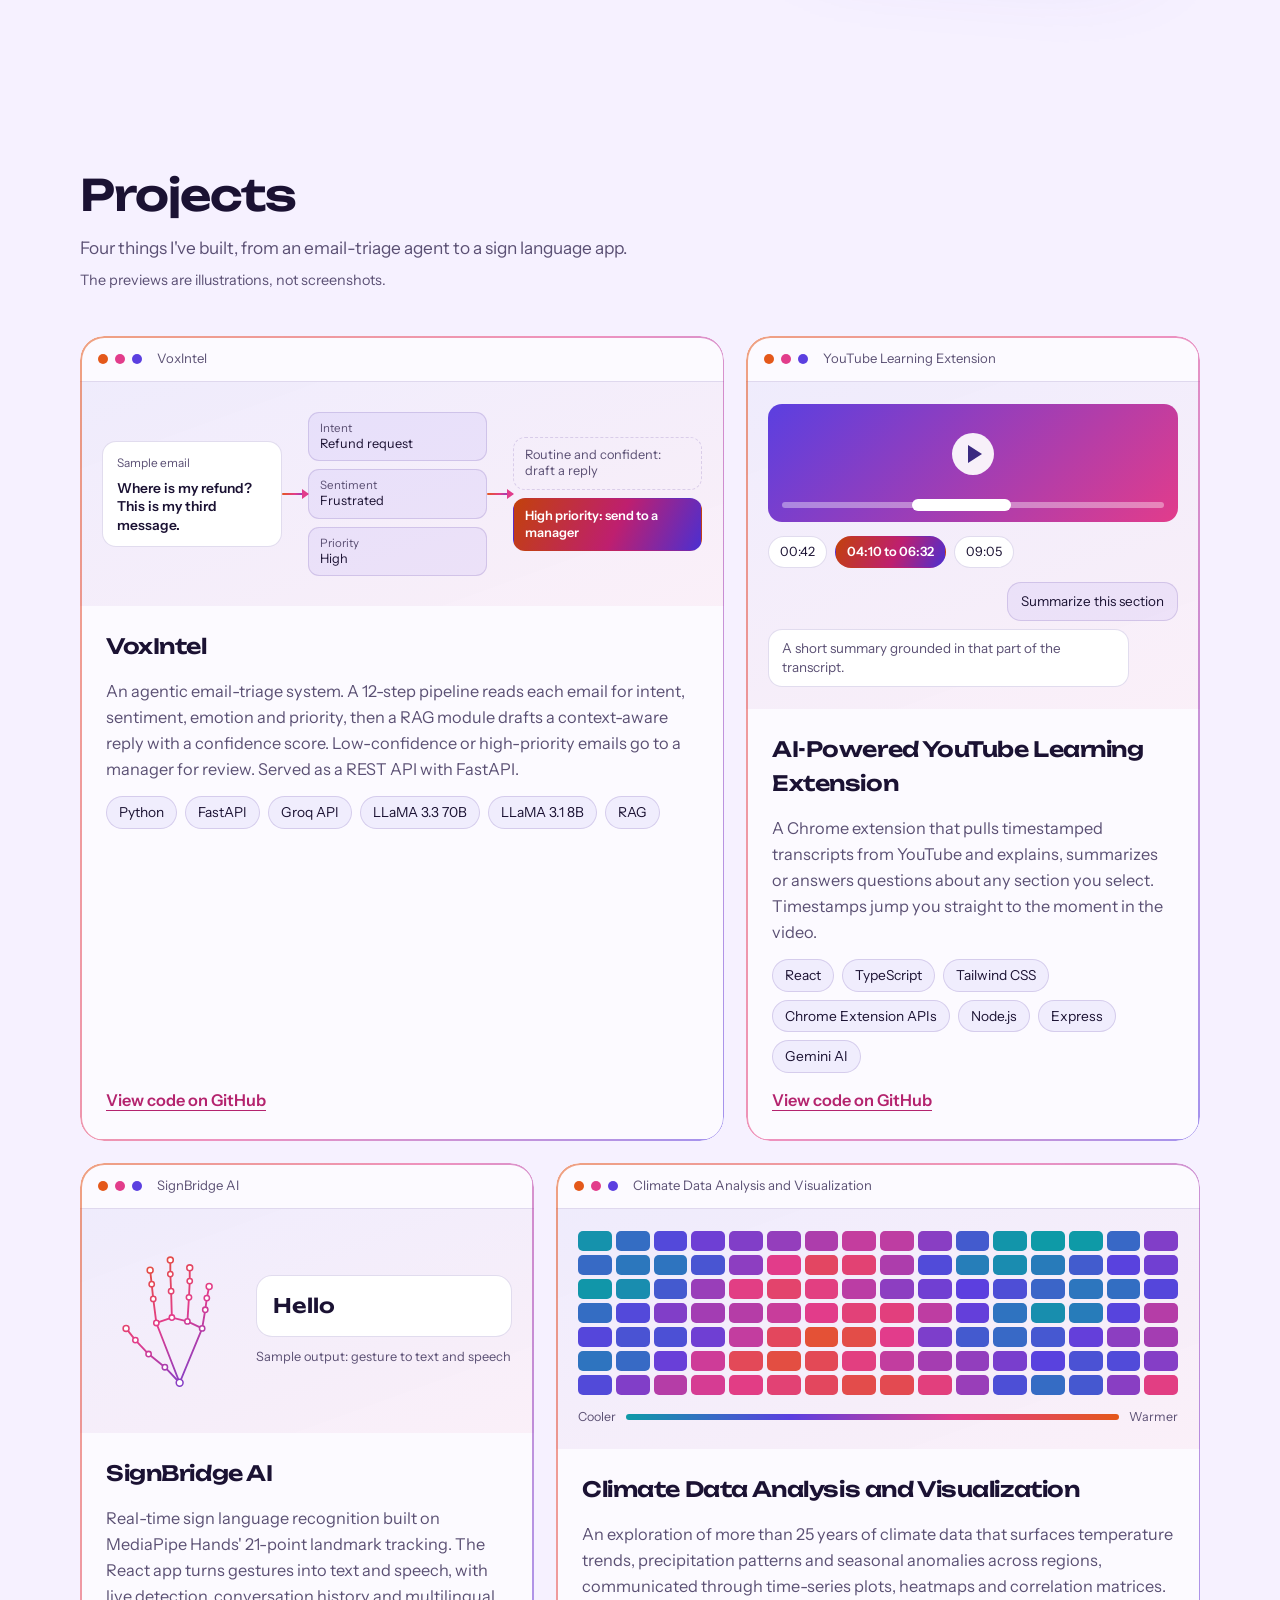
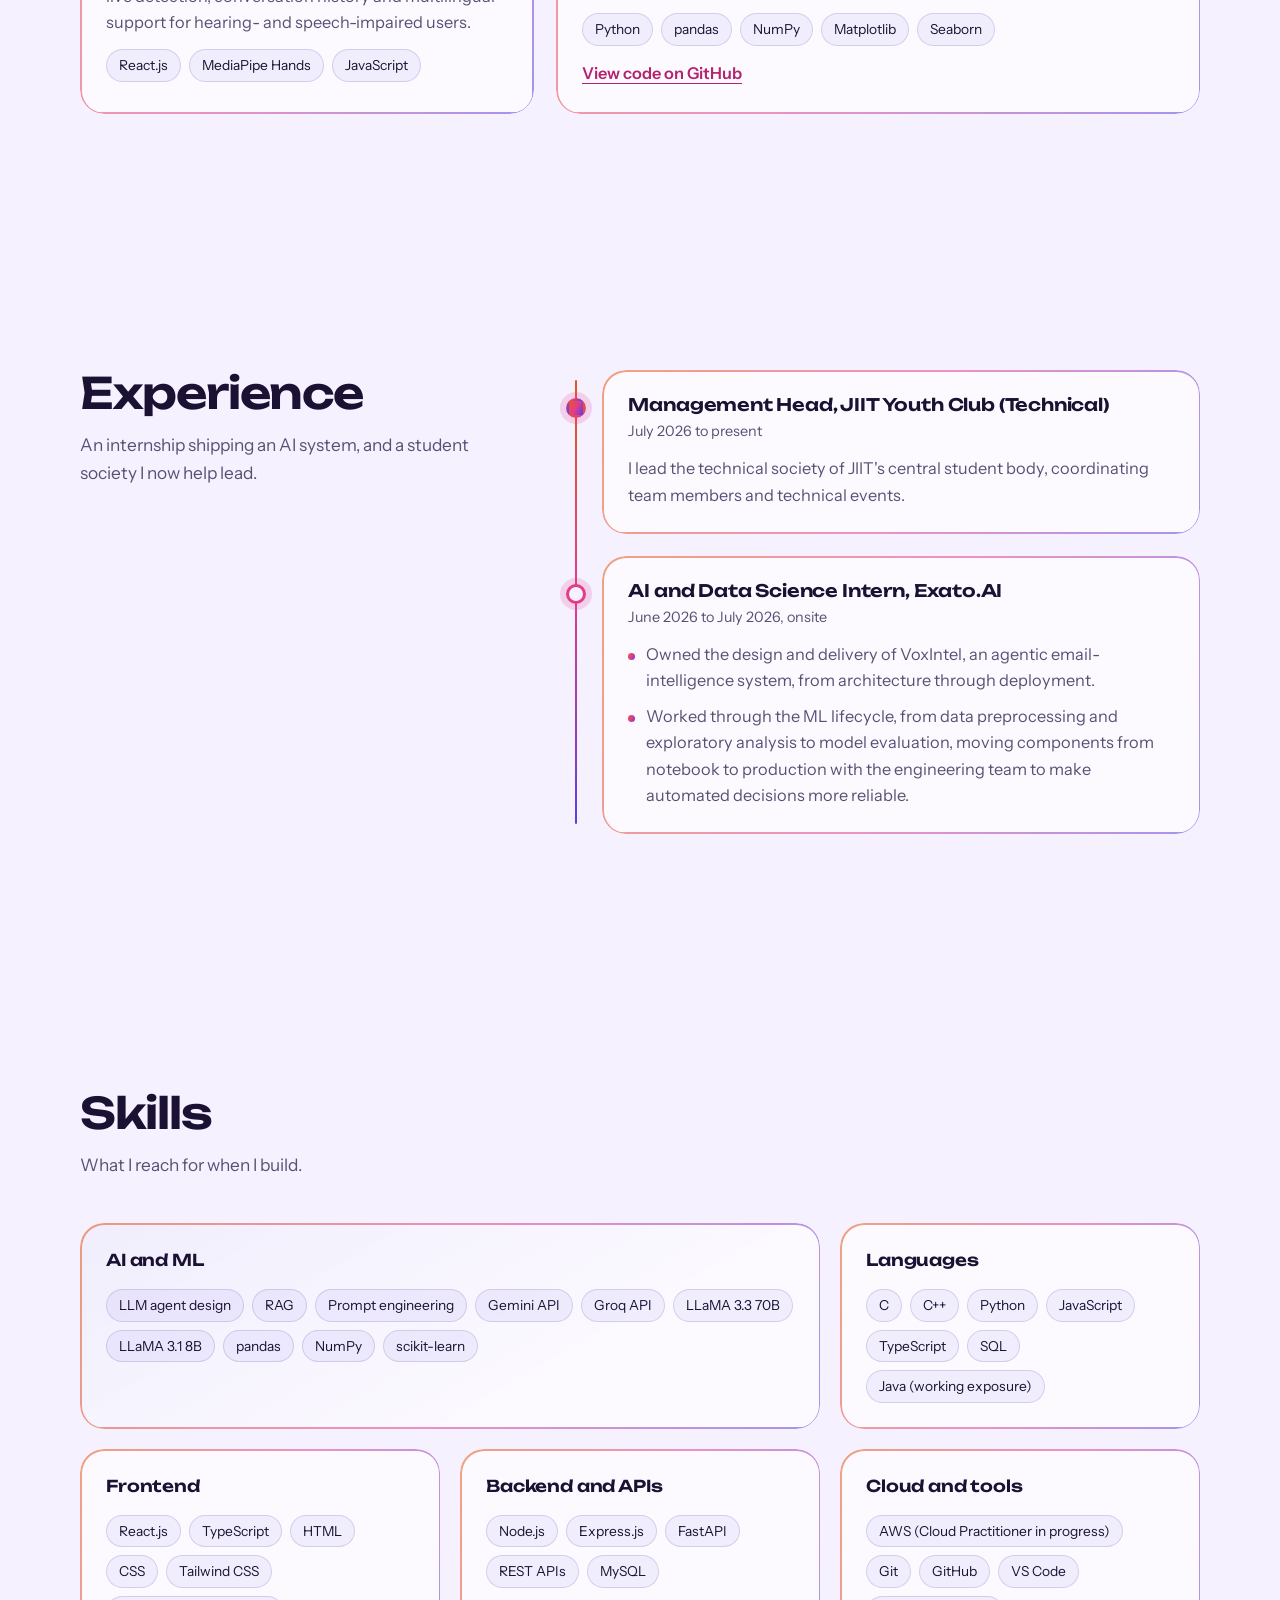
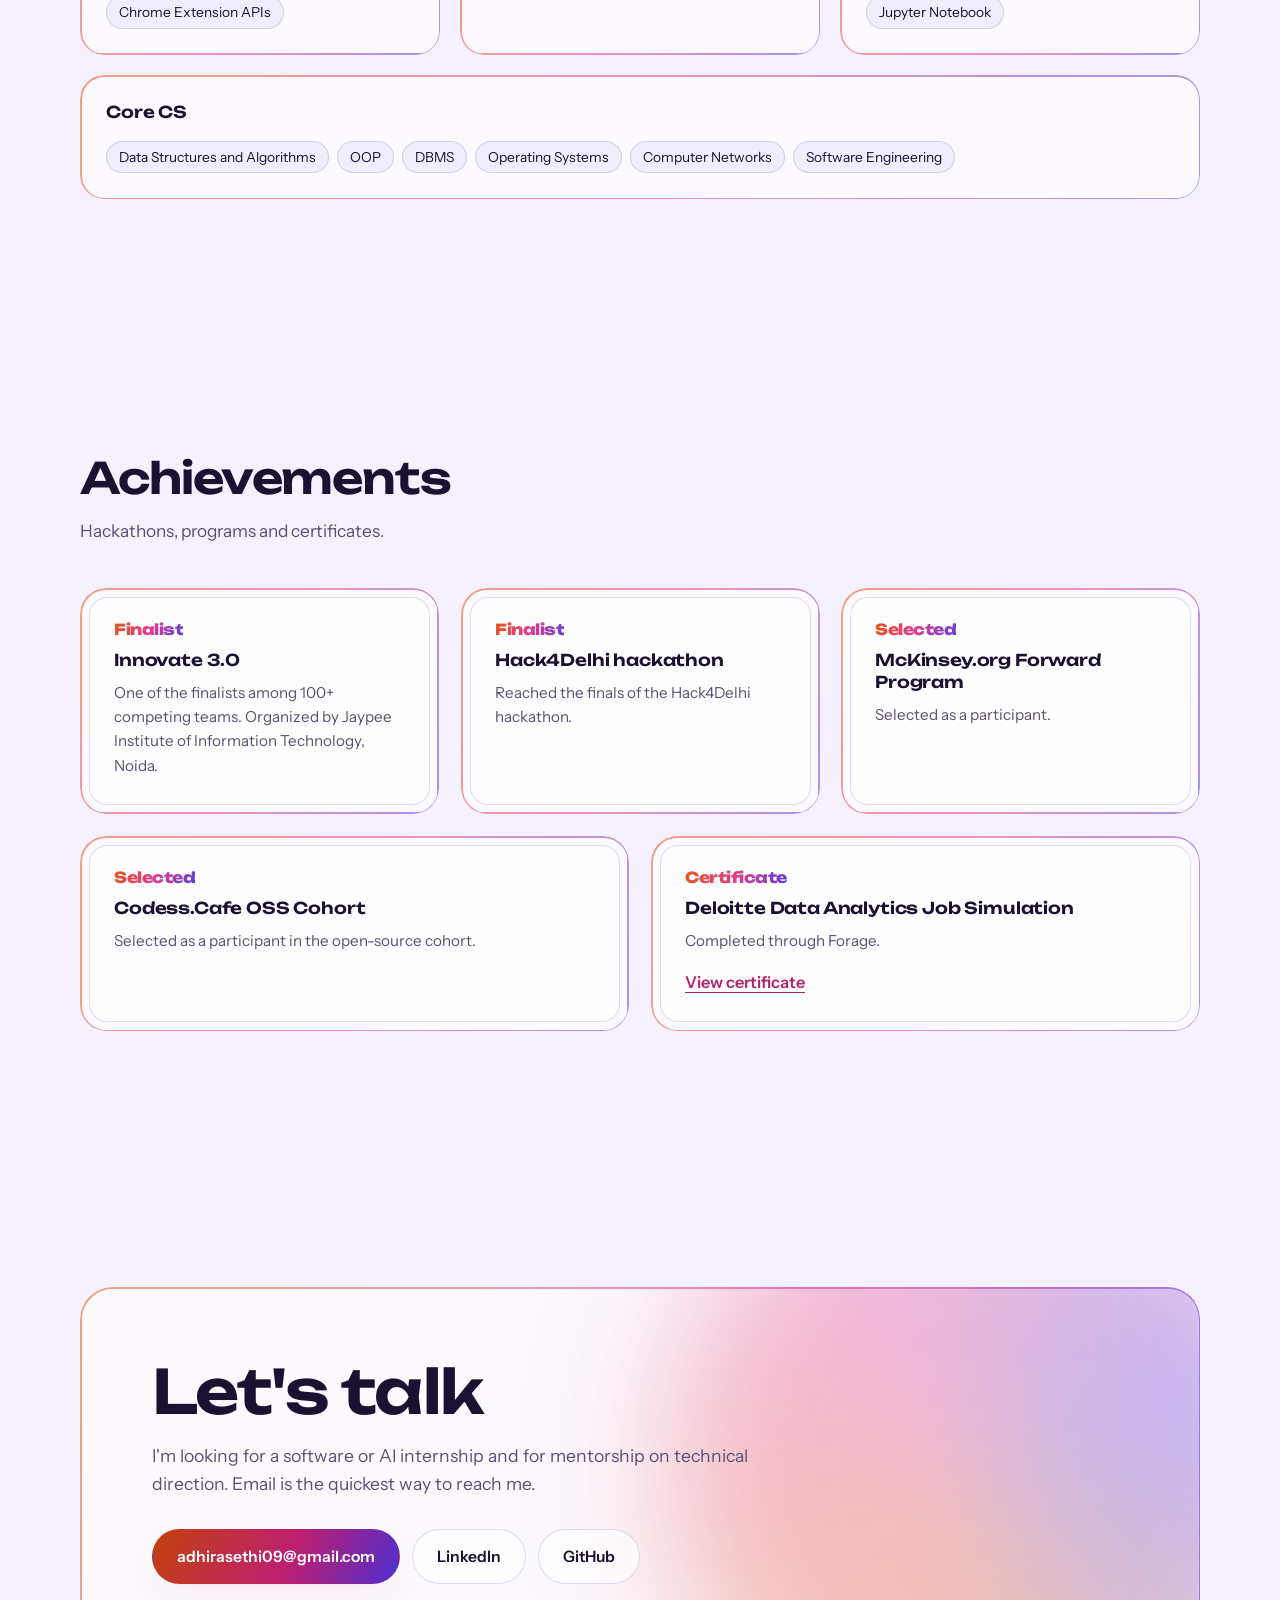
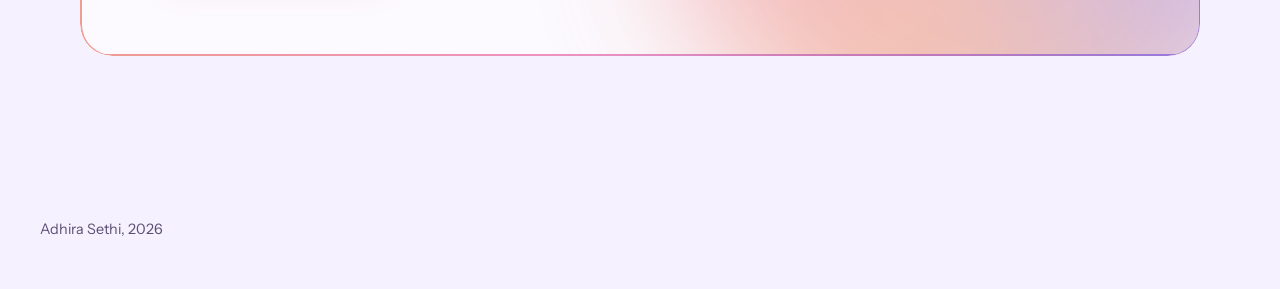
==== commit 42ccf5b1: "Update portfolio about section" ====
--- a/portfolio/index.html
+++ b/portfolio/index.html
@@ -8,7 +8,287 @@
 <link rel="preconnect" href="https://fonts.googleapis.com">
 <link rel="preconnect" href="https://fonts.gstatic.com" crossorigin>
 <link href="https://fonts.googleapis.com/css2?family=Instrument+Sans:wght@400;500;600&family=Unbounded:wght@400;600;800&display=swap" rel="stylesheet">
-<link rel="stylesheet" href="css/style.css">
+<style>
+:root{
+  color-scheme: light;
+  --bg:#F6F1FF; --panel:rgba(255,255,255,.66); --panel-solid:#FFFFFF; --line:rgba(70,40,150,.16);
+  --text:#1B1233; --dim:#5B5074;
+  --g1:#E4581A; --g2:#E23C8B; --g3:#5B3FE0; --cool:#0E9AA7;
+  --link:#B4236E; --focus:#5B3FE0; --chip-bg:rgba(91,63,224,.07); --nav-bg:rgba(255,255,255,.74);
+  --btn-grad:linear-gradient(115deg,#C2410C,#BE1F6F 55%,#4C2FD0); --on-btn:#FFFFFF;
+  --glow1:rgba(228,88,26,.20); --glow2:rgba(226,60,139,.18); --glow3:rgba(91,63,224,.20);
+  --stage-a:rgba(226,60,139,.16); --stage-b:#FFFFFF; --stage-c:#EEE6FF;
+  --viz-bg:linear-gradient(160deg,rgba(91,63,224,.08),rgba(226,60,139,.06));
+  --sheen:rgba(226,60,139,.18); --grain:.05;
+  --grad:linear-gradient(115deg,var(--g1),var(--g2) 50%,var(--g3));
+  box-sizing:border-box;
+  padding-top:env(safe-area-inset-top,0px);
+  padding-bottom:env(safe-area-inset-bottom,0px);
+}
+@media (prefers-color-scheme: dark){
+  :root:not([data-theme="light"]){
+    color-scheme: dark;
+    --bg:#0E0920; --panel:rgba(255,255,255,.055); --panel-solid:#1A1233; --line:rgba(255,255,255,.15);
+    --text:#F5F1FF; --dim:#B8AED6;
+    --g1:#FFB287; --g2:#FF5FA2; --g3:#8F73FF; --cool:#4FE3E0;
+    --link:#FF8DBB; --focus:#4FE3E0; --chip-bg:rgba(255,255,255,.07); --nav-bg:rgba(20,13,44,.72);
+    --btn-grad:linear-gradient(115deg,#FFB287,#FF5FA2 55%,#8F73FF); --on-btn:#1A0F33;
+    --glow1:rgba(255,178,135,.16); --glow2:rgba(255,95,162,.20); --glow3:rgba(143,115,255,.26);
+    --stage-a:rgba(143,115,255,.28); --stage-b:#1D1342; --stage-c:#0F0A26;
+    --viz-bg:linear-gradient(160deg,rgba(143,115,255,.16),rgba(255,95,162,.08));
+    --sheen:rgba(255,255,255,.18); --grain:.07;
+  }
+}
+:root[data-theme="dark"]{
+  color-scheme: dark;
+  --bg:#0E0920; --panel:rgba(255,255,255,.055); --panel-solid:#1A1233; --line:rgba(255,255,255,.15);
+  --text:#F5F1FF; --dim:#B8AED6;
+  --g1:#FFB287; --g2:#FF5FA2; --g3:#8F73FF; --cool:#4FE3E0;
+  --link:#FF8DBB; --focus:#4FE3E0; --chip-bg:rgba(255,255,255,.07); --nav-bg:rgba(20,13,44,.72);
+  --btn-grad:linear-gradient(115deg,#FFB287,#FF5FA2 55%,#8F73FF); --on-btn:#1A0F33;
+  --glow1:rgba(255,178,135,.16); --glow2:rgba(255,95,162,.20); --glow3:rgba(143,115,255,.26);
+  --stage-a:rgba(143,115,255,.28); --stage-b:#1D1342; --stage-c:#0F0A26;
+  --viz-bg:linear-gradient(160deg,rgba(143,115,255,.16),rgba(255,95,162,.08));
+  --sheen:rgba(255,255,255,.18); --grain:.07;
+}
+
+*,*::before,*::after{box-sizing:border-box}
+html{scroll-behavior:smooth;scroll-padding-top:env(safe-area-inset-top,0px);-webkit-text-size-adjust:100%}
+body{margin:0;background:var(--bg);color:var(--text);font-family:"Instrument Sans",system-ui,-apple-system,"Segoe UI",Roboto,sans-serif;font-size:1.02rem;line-height:1.6;-webkit-font-smoothing:antialiased;overflow-x:hidden}
+a{color:inherit}
+img,svg,canvas{max-width:100%}
+h1,h2,h3,p,ul,ol,dl,dd,figure{margin:0}
+ul,ol{padding:0;list-style:none}
+:focus-visible{outline:2px solid var(--focus);outline-offset:3px;border-radius:6px}
+button{font:inherit;color:inherit}
+
+/* atmosphere */
+.aurora{position:fixed;inset:0;z-index:-2;pointer-events:none;
+  background:
+    radial-gradient(60vw 50vh at 88% 6%,var(--glow2),transparent 62%),
+    radial-gradient(55vw 55vh at 6% 34%,var(--glow3),transparent 64%),
+    radial-gradient(50vw 45vh at 72% 88%,var(--glow1),transparent 62%)}
+.grain{position:fixed;inset:0;z-index:-1;pointer-events:none;opacity:var(--grain);
+  background-image:url("data:image/svg+xml;utf8,<svg xmlns='http://www.w3.org/2000/svg' width='160' height='160'><filter id='n'><feTurbulence type='fractalNoise' baseFrequency='.8' numOctaves='2' stitchTiles='stitch'/></filter><rect width='100%' height='100%' filter='url(%23n)'/></svg>")}
+
+.wrap{width:100%;max-width:1200px;margin-inline:auto;padding-inline:clamp(20px,4vw,40px)}
+.section{padding-block:clamp(72px,10vw,132px);scroll-margin-top:84px}
+.h2{font-family:"Unbounded",system-ui,sans-serif;font-weight:600;font-size:clamp(1.8rem,3.8vw,2.7rem);line-height:1.1;letter-spacing:-.025em}
+.section-intro{color:var(--dim);font-size:1.08rem;max-width:56ch;margin-top:14px}
+.section-note{color:var(--dim);font-size:.9rem;margin-top:8px}
+
+/* frames */
+.frame{position:relative;border-radius:24px;background:var(--panel)}
+.frame::before{content:"";position:absolute;inset:0;border-radius:inherit;padding:1.5px;background:var(--grad);opacity:.55;pointer-events:none;z-index:3;
+  -webkit-mask:linear-gradient(#000 0 0) content-box,linear-gradient(#000 0 0);-webkit-mask-composite:xor;
+  mask:linear-gradient(#000 0 0) content-box,linear-gradient(#000 0 0);mask-composite:exclude;transition:opacity .25s}
+.frame:hover::before{opacity:1}
+.tilt{transform:perspective(1100px) rotateX(var(--rx,0deg)) rotateY(var(--ry,0deg));transition:transform .25s ease-out}
+
+/* nav */
+.nav-wrap{position:fixed;top:0;left:0;right:0;z-index:50;padding:calc(env(safe-area-inset-top,0px) + 12px) 14px 0;display:flex;justify-content:center;pointer-events:none}
+.nav{pointer-events:auto;display:flex;align-items:center;justify-content:space-between;gap:10px;width:100%;max-width:800px;padding:8px 10px 8px 12px;border-radius:999px;background:var(--nav-bg);-webkit-backdrop-filter:blur(16px);backdrop-filter:blur(16px)}
+.brand{display:inline-flex;text-decoration:none}
+.mark{display:grid;place-items:center;width:38px;height:38px;border-radius:50%;background:var(--btn-grad);color:var(--on-btn);font-family:"Unbounded",system-ui,sans-serif;font-weight:800;font-size:.72rem}
+.links{display:flex;gap:2px}
+.links a{display:block;padding:8px 14px;border-radius:999px;text-decoration:none;font-size:.94rem;color:var(--dim);transition:background .2s,color .2s}
+.links a:hover{background:var(--chip-bg);color:var(--text)}
+.nav-actions{display:flex;gap:6px}
+.icon-btn{display:grid;place-items:center;width:38px;height:38px;border-radius:50%;border:1px solid var(--line);background:var(--panel);cursor:pointer;transition:border-color .2s}
+.icon-btn:hover{border-color:var(--g2)}
+.icon-btn svg{width:18px;height:18px}
+.menu{display:none}
+
+/* buttons and chips */
+.btn{display:inline-flex;align-items:center;justify-content:center;gap:8px;padding:14px 24px;border-radius:999px;font-weight:600;font-size:.98rem;text-decoration:none;border:1px solid transparent;transition:transform .2s,box-shadow .2s,border-color .2s}
+.btn.primary{background:var(--btn-grad);color:var(--on-btn);box-shadow:0 14px 34px -14px var(--glow2)}
+.btn.primary:hover{transform:translateY(-2px);box-shadow:0 18px 38px -12px var(--glow2)}
+.btn.ghost{border-color:var(--line);background:var(--panel);color:var(--text)}
+.btn.ghost:hover{border-color:var(--g2)}
+.chips{display:flex;flex-wrap:wrap;gap:8px}
+.chips li{padding:6px 12px;border:1px solid var(--line);border-radius:999px;background:var(--chip-bg);font-size:.86rem;line-height:1.35}
+.link{color:var(--link);font-weight:600;text-underline-offset:4px}
+
+/* hero */
+.hero{min-height:100svh;display:flex;align-items:center;padding-top:112px;padding-bottom:56px}
+.hero-grid{display:grid;grid-template-columns:minmax(0,1.05fr) minmax(0,.95fr);gap:clamp(28px,4vw,64px);align-items:center}
+.status{display:inline-flex;align-items:center;gap:10px;padding:8px 16px;border:1px solid var(--line);border-radius:999px;background:var(--panel);font-size:.9rem}
+.status .dot{width:8px;height:8px;border-radius:50%;background:var(--cool);box-shadow:0 0 0 4px var(--chip-bg),0 0 14px var(--cool)}
+.name{margin:26px 0 22px;font-family:"Unbounded",system-ui,sans-serif;font-weight:800;font-size:clamp(3rem,8.5vw,5.4rem);line-height:1;letter-spacing:-.035em}
+.name .line{display:block;overflow:hidden;padding-bottom:.12em}
+.name .line>span{display:inline-block;background:var(--grad);background-size:200% 100%;-webkit-background-clip:text;background-clip:text;color:transparent;-webkit-text-fill-color:transparent;animation:rise .95s cubic-bezier(.2,.8,.2,1) both}
+.name .line:nth-child(1)>span{background-position:0 0}
+.name .line:nth-child(2)>span{background-position:100% 0;animation-delay:.12s}
+.lede{max-width:44ch;color:var(--dim);font-size:clamp(1.06rem,1.6vw,1.28rem);line-height:1.55}
+.cta{display:flex;flex-wrap:wrap;gap:12px;margin-top:30px}
+.hero-fact{margin-top:26px;color:var(--dim);font-size:.92rem}
+.enter{animation:enter .8s cubic-bezier(.2,.8,.2,1) both;animation-delay:var(--d,0s)}
+@keyframes rise{from{transform:translateY(105%)}}
+@keyframes enter{from{opacity:0;transform:translateY(16px)}}
+@keyframes fade{from{opacity:0}}
+
+.viewfinder{animation:fade 1s ease both;animation-delay:.35s}
+.stage{position:relative;height:clamp(400px,66vh,640px);border-radius:24px;overflow:hidden;
+  background:radial-gradient(circle at 50% 42%,var(--stage-a),transparent 62%),linear-gradient(165deg,var(--stage-b),var(--stage-c));box-shadow:0 40px 80px -40px var(--glow3)}
+.stage canvas{position:absolute;inset:0;width:100%;height:100%;display:block;touch-action:pan-y;cursor:grab}
+.stage canvas.grabbing{cursor:grabbing}
+.fallback{display:none}
+.stage.no-webgl canvas{display:none}
+.stage.no-webgl .fallback{display:block;position:absolute;inset:20%;border-radius:50%;background:conic-gradient(from 210deg,var(--g1),var(--g2),var(--g3),var(--g1));filter:blur(28px);opacity:.6}
+.corner{position:absolute;width:26px;height:26px;border:0 solid var(--g2);pointer-events:none;z-index:2}
+.corner.tl{top:14px;left:14px;border-top-width:2px;border-left-width:2px;border-top-left-radius:9px}
+.corner.tr{top:14px;right:14px;border-top-width:2px;border-right-width:2px;border-top-right-radius:9px}
+.corner.bl{bottom:14px;left:14px;border-bottom-width:2px;border-left-width:2px;border-bottom-left-radius:9px}
+.corner.br{bottom:14px;right:14px;border-bottom-width:2px;border-right-width:2px;border-bottom-right-radius:9px}
+.hud-top{position:absolute;top:18px;left:52px;right:52px;z-index:2;display:flex;flex-wrap:wrap;gap:4px 14px;font-size:.78rem;color:var(--dim)}
+.hud-top li{display:flex;align-items:center;gap:6px}
+.hud-top i{width:8px;height:8px;border-radius:50%;background:var(--c);box-shadow:0 0 8px var(--c)}
+.hud-info{display:grid;gap:2px;min-width:0}
+.hud-info small{color:var(--dim);font-size:.78rem;line-height:1.3}
+.hud{position:absolute;left:52px;right:52px;bottom:16px;z-index:2;display:flex;align-items:center;justify-content:space-between;gap:12px}
+.pose{font-family:"Unbounded",system-ui,sans-serif;font-weight:600;font-size:.86rem}
+.mini-btn{padding:8px 14px;border-radius:999px;border:1px solid var(--line);background:var(--panel);cursor:pointer;font-size:.86rem;font-weight:500;transition:border-color .2s}
+.mini-btn:hover{border-color:var(--g2)}
+
+/* about */
+.about-grid{display:grid;grid-template-columns:minmax(0,1.1fr) minmax(0,.9fr);gap:clamp(32px,5vw,80px);align-items:center}
+.prose{margin-top:22px}
+.prose p{color:var(--dim);font-size:1.08rem;max-width:58ch;margin-bottom:1.1em}
+.prose .lead{color:var(--text);font-weight:500}
+.prose .quote{color:var(--text);font-weight:500;padding-left:20px;border-left:3px solid;border-image:linear-gradient(var(--g1),var(--g2),var(--g3)) 1;margin-top:1.6em;margin-bottom:0}
+.idcard-wrap{display:flex;justify-content:center;perspective:1200px}
+.idcard{--rx:4deg;--ry:-8deg;width:100%;max-width:400px;padding:26px 26px 28px;border-radius:28px;transform-style:preserve-3d;
+  background:linear-gradient(160deg,var(--panel-solid),var(--stage-c));box-shadow:0 50px 90px -40px var(--glow3),0 20px 40px -30px rgba(0,0,0,.5)}
+.idcard .sheen{position:absolute;inset:0;border-radius:inherit;pointer-events:none;background:radial-gradient(circle at var(--mx,30%) var(--my,15%),var(--sheen),transparent 50%)}
+.id-band{height:8px;border-radius:8px;background:var(--grad);margin-bottom:24px}
+.id-top{display:flex;align-items:center;gap:16px;transform:translateZ(34px)}
+.id-mark{display:grid;place-items:center;flex:none;width:68px;height:68px;border-radius:50%;background:var(--btn-grad);color:var(--on-btn);font-family:"Unbounded",system-ui,sans-serif;font-weight:800;font-size:1.05rem}
+.id-name{font-family:"Unbounded",system-ui,sans-serif;font-weight:600;font-size:1.15rem;letter-spacing:-.01em}
+.id-role{color:var(--dim);font-size:.9rem;line-height:1.4;margin-top:2px}
+.id-list{margin-top:26px;display:grid;gap:16px;transform:translateZ(18px)}
+.id-list dt{color:var(--dim);font-size:.82rem}
+.id-list dd{font-weight:500;line-height:1.4}
+.id-programs{margin-top:24px;padding-top:20px;border-top:1px solid var(--line);transform:translateZ(10px)}
+
+/* projects */
+.bento{display:grid;grid-template-columns:repeat(12,minmax(0,1fr));gap:22px;margin-top:44px}
+.proj{grid-column:span var(--span,6);display:flex;flex-direction:column;overflow:hidden}
+.chrome{display:flex;align-items:center;gap:7px;padding:12px 18px;border-bottom:1px solid var(--line)}
+.chrome i{width:10px;height:10px;border-radius:50%}
+.chrome i:nth-child(1){background:var(--g1)}
+.chrome i:nth-child(2){background:var(--g2)}
+.chrome i:nth-child(3){background:var(--g3)}
+.chrome-title{margin-left:8px;font-size:.82rem;color:var(--dim)}
+.viz{display:grid;align-items:center;min-height:224px;padding:22px;background:var(--viz-bg)}
+.proj-body{display:flex;flex-direction:column;gap:14px;padding:24px 26px 28px;flex:1}
+.proj-body h3{font-family:"Unbounded",system-ui,sans-serif;font-weight:600;font-size:1.32rem;letter-spacing:-.02em}
+.proj-body p{color:var(--dim)}
+.proj-body .link{margin-top:auto}
+
+.vox{grid-template-columns:minmax(0,1fr) 26px minmax(0,1fr) 26px minmax(0,1.05fr);align-items:center}
+.col{display:grid;gap:8px}
+.mail{padding:12px 14px;border:1px solid var(--line);border-radius:14px;background:var(--panel-solid)}
+.mail small{display:block;color:var(--dim);font-size:.74rem;margin-bottom:6px}
+.mail b{display:block;font-size:.86rem;font-weight:600;line-height:1.35}
+.step{padding:8px 11px;border:1px solid var(--line);border-radius:11px;background:var(--chip-bg);font-size:.8rem;line-height:1.3}
+.step span{display:block;color:var(--dim);font-size:.72rem}
+.out{padding:9px 11px;border-radius:12px;border:1px dashed var(--line);font-size:.8rem;line-height:1.3;color:var(--dim)}
+.out.on{border:1px solid transparent;background:var(--btn-grad);color:var(--on-btn);font-weight:600}
+.arrow{height:2px;background:var(--grad);position:relative;border-radius:2px}
+.arrow::after{content:"";position:absolute;right:-1px;top:-4px;border:5px solid transparent;border-left:7px solid var(--g2);border-right:0}
+
+.yt{gap:14px}
+.player{position:relative;height:118px;border-radius:14px;background:linear-gradient(135deg,var(--g3),var(--g2));overflow:hidden}
+.play{position:absolute;left:50%;top:42%;width:42px;height:42px;margin:-21px 0 0 -21px;border-radius:50%;background:rgba(255,255,255,.92)}
+.play::after{content:"";position:absolute;left:16px;top:12px;border:9px solid transparent;border-left:14px solid #3A2A80;border-right:0}
+.timeline-bar{position:absolute;left:14px;right:14px;bottom:14px;height:6px;border-radius:9px;background:rgba(255,255,255,.38)}
+.timeline-bar span{position:absolute;top:-3px;bottom:-3px;left:34%;width:26%;border-radius:9px;background:#fff}
+.stamps{display:flex;flex-wrap:wrap;gap:8px}
+.stamps li{padding:5px 11px;border:1px solid var(--line);border-radius:999px;font-size:.8rem;background:var(--panel-solid)}
+.stamps li.on{border-color:transparent;background:var(--btn-grad);color:var(--on-btn);font-weight:600}
+.bubbles{display:grid;gap:8px}
+.bubble{padding:9px 13px;border-radius:14px;font-size:.84rem;line-height:1.4;max-width:88%}
+.bubble.q{justify-self:end;background:var(--chip-bg);border:1px solid var(--line)}
+.bubble.a{background:var(--panel-solid);border:1px solid var(--line);color:var(--dim)}
+
+.sign{grid-template-columns:auto minmax(0,1fr);gap:22px}
+.hand-svg{width:132px;height:auto;display:block}
+.hand-svg .pt{fill:var(--panel-solid);stroke:url(#hg);stroke-width:2}
+.hand-svg .bone{stroke:url(#hg);stroke-width:2.4;stroke-linecap:round;stroke-linejoin:round;fill:none}
+.signout{display:grid;gap:10px}
+.signout .say{padding:14px 16px;border-radius:16px;background:var(--panel-solid);border:1px solid var(--line);font-family:"Unbounded",system-ui,sans-serif;font-weight:600;font-size:1.25rem}
+.signout small{color:var(--dim);font-size:.8rem}
+
+.climate{gap:12px}
+.heat{display:grid;grid-template-columns:repeat(16,minmax(0,1fr));gap:4px}
+.heat i{height:20px;border-radius:5px}
+.legend{display:flex;align-items:center;gap:10px;color:var(--dim);font-size:.78rem}
+.legend b{flex:1;height:6px;border-radius:6px;background:linear-gradient(90deg,var(--cool),var(--g3),var(--g2),var(--g1))}
+
+/* experience */
+.exp-grid{display:grid;grid-template-columns:minmax(0,.8fr) minmax(0,1.2fr);gap:clamp(32px,5vw,80px);align-items:start}
+.timeline{position:relative;display:grid;gap:22px;padding-left:36px}
+.timeline::before{content:"";position:absolute;left:9px;top:10px;bottom:10px;width:2px;border-radius:2px;background:linear-gradient(var(--g1),var(--g2),var(--g3))}
+.tl-item{position:relative;padding:24px 26px 26px}
+.tl-item::after{content:"";position:absolute;left:-36px;top:28px;width:20px;height:20px;border-radius:50%;background:var(--bg);border:3px solid var(--g2);box-shadow:0 0 0 6px var(--glow2)}
+.tl-item.now::after{background:var(--grad);border-color:transparent}
+.tl-item h3{font-family:"Unbounded",system-ui,sans-serif;font-weight:600;font-size:1.08rem;line-height:1.3;letter-spacing:-.01em}
+.tl-meta{color:var(--dim);font-size:.9rem;margin:4px 0 12px}
+.tl-item ul{display:grid;gap:10px;color:var(--dim)}
+.tl-item li{position:relative;padding-left:18px}
+.tl-item li::before{content:"";position:absolute;left:0;top:.72em;width:7px;height:7px;border-radius:50%;background:var(--grad)}
+.tl-item p.desc{color:var(--dim)}
+
+/* skills */
+.skills{display:grid;grid-template-columns:repeat(6,minmax(0,1fr));gap:20px;margin-top:44px}
+.skill{grid-column:span var(--span,2);padding:24px 26px 26px}
+.skill.lead{background:linear-gradient(150deg,var(--chip-bg),transparent 70%),var(--panel)}
+.skill h3{font-family:"Unbounded",system-ui,sans-serif;font-weight:600;font-size:1.02rem;letter-spacing:-.01em;margin-bottom:16px}
+
+/* achievements */
+.wall{display:grid;grid-template-columns:repeat(6,minmax(0,1fr));gap:22px;margin-top:44px}
+.plaque{grid-column:span var(--span,2);padding:9px;border-radius:26px}
+.mat{height:100%;padding:24px 24px 26px;border:1px solid var(--line);border-radius:18px;background:var(--panel);display:flex;flex-direction:column;gap:10px}
+.kind{font-family:"Unbounded",system-ui,sans-serif;font-weight:800;font-size:1.7rem;letter-spacing:-.03em;line-height:1.1;background:var(--grad);-webkit-background-clip:text;background-clip:text;color:transparent;-webkit-text-fill-color:transparent;width:fit-content}
+.mat h3{font-family:"Unbounded",system-ui,sans-serif;font-weight:600;font-size:1.02rem;line-height:1.35;letter-spacing:-.01em}
+.mat p{color:var(--dim);font-size:.95rem}
+.mat .link{margin-top:auto;padding-top:6px}
+
+/* contact */
+.contact{position:relative;overflow:hidden;padding:clamp(32px,6vw,72px);border-radius:32px}
+.contact::after{content:"";position:absolute;right:-12%;bottom:-40%;width:60%;aspect-ratio:1;border-radius:50%;background:conic-gradient(from 200deg,var(--g1),var(--g2),var(--g3),var(--g1));filter:blur(70px);opacity:.35;pointer-events:none}
+.contact>*{position:relative;z-index:1}
+.contact .h2{font-size:clamp(2rem,5.4vw,3.8rem)}
+.contact p{color:var(--dim);font-size:1.1rem;max-width:50ch;margin-top:16px}
+.contact .cta{margin-top:30px}
+.foot{padding:34px 0 48px;color:var(--dim);font-size:.9rem}
+
+/* responsive */
+@media (max-width:1000px){
+  .hero{padding-top:104px}
+  .hero-grid,.about-grid,.exp-grid{grid-template-columns:minmax(0,1fr)}
+  .stage{height:clamp(380px,56vh,500px)}
+  .proj{grid-column:1/-1}
+  .skill,.plaque{grid-column:span 3}
+  .skill.wide{grid-column:1/-1}
+}
+@media (max-width:720px){
+  .menu{display:grid}
+  .links{position:absolute;top:calc(100% + 10px);left:0;right:0;flex-direction:column;gap:2px;padding:10px;border-radius:22px;background:var(--panel-solid);border:1px solid var(--line);display:none}
+  .links.open{display:flex}
+  .links a{padding:12px 16px}
+  .vox{grid-template-columns:minmax(0,1fr);gap:10px}
+  .vox .arrow{display:none}
+  .sign{grid-template-columns:minmax(0,1fr);justify-items:start}
+  .skill,.plaque{grid-column:1/-1}
+  .hud,.hud-top{left:46px;right:46px}
+}
+
+@media (prefers-reduced-motion:reduce){
+  *,*::before,*::after{animation:none!important;transition:none!important}
+  html{scroll-behavior:auto}
+}
+</style>
 </head>
 <body>
 <div class="aurora" aria-hidden="true"></div>
@@ -52,16 +332,21 @@
       </div>
 
       <figure class="viewfinder frame">
-        <div class="stage" id="stage" role="img" aria-label="Animated 3D hand made of 21 tracking points, cycling through hand gestures">
+        <div class="stage" id="stage" role="img" aria-label="Interactive 3D network of Adhira's skills: languages, frontend, AI and backend tools connected by glowing links. Drag to rotate.">
           <canvas id="scene"></canvas>
           <div class="fallback" aria-hidden="true"></div>
         </div>
         <span class="corner tl" aria-hidden="true"></span><span class="corner tr" aria-hidden="true"></span>
         <span class="corner bl" aria-hidden="true"></span><span class="corner br" aria-hidden="true"></span>
-        <p class="hud-top" aria-hidden="true">21 landmarks, the points SignBridge AI tracks</p>
+        <ul class="hud-top" aria-hidden="true">
+          <li><i style="--c:var(--g1)"></i>Languages</li>
+          <li><i style="--c:var(--g3)"></i>Frontend</li>
+          <li><i style="--c:var(--g2)"></i>AI and ML</li>
+          <li><i style="--c:var(--cool)"></i>Backend and tools</li>
+        </ul>
         <div class="hud">
-          <span class="pose" id="poseName" aria-hidden="true">Open hand</span>
-          <button class="mini-btn" id="nextPose" type="button" aria-label="Show the next hand gesture">Next gesture</button>
+          <div class="hud-info" aria-hidden="true"><span class="pose" id="nodeName">Drag to rotate</span><small id="nodeCat">Hover a node to see what it is</small></div>
+          <button class="mini-btn" id="rotateBtn" type="button">Pause rotation</button>
         </div>
       </figure>
     </div>
@@ -72,11 +357,10 @@
       <div>
         <h2 class="h2" id="about-h">About</h2>
         <div class="prose">
-          <p>I love coding. There's nothing quite like starting with a blank file and ending up with something that works, and that's what pulled me into computer science. These days I'm most excited by the place where software meets AI and data: taking a messy real-world problem, working out what the data is telling me, and turning it into a product people can actually use.
-
-I like building things end to end. That's meant an agentic email-triage system that decides when to reply and when to hand off to a human, a Chrome extension that turns any YouTube video into something you can question and learn from, and a real-time sign language app built on hand tracking. Along the way I've worked across Python and FastAPI, Node.js and Express, and React with TypeScript.</p>
-
-<p>Outside my own projects, I lead the technical society at JIIT Youth Club, and I'm part of the McKinsey.org Forward Program and the Codess.Cafe open-source cohort. I'm looking for a software or AI internship where I can learn from strong engineers, ship real work and keep growing..</p>
+          <p class="lead">I’m Adhira, a CSE student and AI &amp; Data Science enthusiast who genuinely enjoys getting lost in code.</p>
+          <p>I like putting my head into problems, building things from scratch, and debugging them until they finally make sense. I’m into DSA, AI/ML, data, and experimenting with new tech, mostly because I like figuring out how things work rather than just using them.</p>
+          <p>When I’m not coding, I’m probably travelling, dancing, listening to music, meeting people, or yapping about something completely unrelated.</p>
+          <p class="quote">Give me a problem, a laptop, and a little too much time, and I’ll probably build something out of it.</p>
         </div>
       </div>
       <div class="idcard-wrap">
@@ -306,7 +590,456 @@
 
 <footer class="wrap foot">Adhira Sethi, 2026</footer>
 
-<script src="js/vendor/three.min.js"></script>
-<script src="js/main.js"></script>
+<script>
+/**
+ * @license
+ * Copyright 2010-2021 Three.js Authors
+ * SPDX-License-Identifier: MIT
+ */
+!function(t,e){"object"==typeof exports&&"undefined"!=typeof module?e(exports):"function"==typeof define&&define.amd?define(["exports"],e):e((t="undefined"!=typeof globalThis?globalThis:t||self).THREE={})}(this,(function(t){"use strict";const e="128",n=100,i=300,r=301,s=302,a=303,o=304,l=306,c=307,h=1e3,u=1001,d=1002,p=1003,m=1004,f=1005,g=1006,v=1007,y=1008,x=1009,_=1012,w=1014,b=1015,M=1016,S=1020,T=1022,E=1023,A=1026,L=1027,R=33776,C=33777,P=33778,D=33779,I=35840,N=35841,B=35842,z=35843,F=37492,O=37496,H=2300,G=2301,U=2302,k=2400,V=2401,W=2402,j=2500,q=2501,X=3e3,Y=3001,Z=3007,J=3002,Q=3004,K=3005,$=3006,tt=7680,et=35044,nt=35048,it="300 es";class rt{addEventListener(t,e){void 0===this._listeners&&(this._listeners={});const n=this._listeners;void 0===n[t]&&(n[t]=[]),-1===n[t].indexOf(e)&&n[t].push(e)}hasEventListener(t,e){if(void 0===this._listeners)return!1;const n=this._listeners;return void 0!==n[t]&&-1!==n[t].indexOf(e)}removeEventListener(t,e){if(void 0===this._listeners)return;const n=this._listeners[t];if(void 0!==n){const t=n.indexOf(e);-1!==t&&n.splice(t,1)}}dispatchEvent(t){if(void 0===this._listeners)return;const e=this._listeners[t.type];if(void 0!==e){t.target=this;const n=e.slice(0);for(let e=0,i=n.length;e<i;e++)n[e].call(this,t);t.target=null}}}const st=[];for(let t=0;t<256;t++)st[t]=(t<16?"0":"")+t.toString(16);let at=1234567;const ot=Math.PI/180,lt=180/Math.PI;function ct(){const t=4294967295*Math.random()|0,e=4294967295*Math.random()|0,n=4294967295*Math.random()|0,i=4294967295*Math.random()|0;return(st[255&t]+st[t>>8&255]+st[t>>16&255]+st[t>>24&255]+"-"+st[255&e]+st[e>>8&255]+"-"+st[e>>16&15|64]+st[e>>24&255]+"-"+st[63&n|128]+st[n>>8&255]+"-"+st[n>>16&255]+st[n>>24&255]+st[255&i]+st[i>>8&255]+st[i>>16&255]+st[i>>24&255]).toUpperCase()}function ht(t,e,n){return Math.max(e,Math.min(n,t))}function ut(t,e){return(t%e+e)%e}function dt(t,e,n){return(1-n)*t+n*e}function pt(t){return 0==(t&t-1)&&0!==t}function mt(t){return Math.pow(2,Math.ceil(Math.log(t)/Math.LN2))}function ft(t){return Math.pow(2,Math.floor(Math.log(t)/Math.LN2))}var gt=Object.freeze({__proto__:null,DEG2RAD:ot,RAD2DEG:lt,generateUUID:ct,clamp:ht,euclideanModulo:ut,mapLinear:function(t,e,n,i,r){return i+(t-e)*(r-i)/(n-e)},inverseLerp:function(t,e,n){return t!==e?(n-t)/(e-t):0},lerp:dt,damp:function(t,e,n,i){return dt(t,e,1-Math.exp(-n*i))},pingpong:function(t,e=1){return e-Math.abs(ut(t,2*e)-e)},smoothstep:function(t,e,n){return t<=e?0:t>=n?1:(t=(t-e)/(n-e))*t*(3-2*t)},smootherstep:function(t,e,n){return t<=e?0:t>=n?1:(t=(t-e)/(n-e))*t*t*(t*(6*t-15)+10)},randInt:function(t,e){return t+Math.floor(Math.random()*(e-t+1))},randFloat:function(t,e){return t+Math.random()*(e-t)},randFloatSpread:function(t){return t*(.5-Math.random())},seededRandom:function(t){return void 0!==t&&(at=t%2147483647),at=16807*at%2147483647,(at-1)/2147483646},degToRad:function(t){return t*ot},radToDeg:function(t){return t*lt},isPowerOfTwo:pt,ceilPowerOfTwo:mt,floorPowerOfTwo:ft,setQuaternionFromProperEuler:function(t,e,n,i,r){const s=Math.cos,a=Math.sin,o=s(n/2),l=a(n/2),c=s((e+i)/2),h=a((e+i)/2),u=s((e-i)/2),d=a((e-i)/2),p=s((i-e)/2),m=a((i-e)/2);switch(r){case"XYX":t.set(o*h,l*u,l*d,o*c);break;case"YZY":t.set(l*d,o*h,l*u,o*c);break;case"ZXZ":t.set(l*u,l*d,o*h,o*c);break;case"XZX":t.set(o*h,l*m,l*p,o*c);break;case"YXY":t.set(l*p,o*h,l*m,o*c);break;case"ZYZ":t.set(l*m,l*p,o*h,o*c);break;default:console.warn("THREE.MathUtils: .setQuaternionFromProperEuler() encountered an unknown order: "+r)}}});class vt{constructor(t=0,e=0){this.x=t,this.y=e}get width(){return this.x}set width(t){this.x=t}get height(){return this.y}set height(t){this.y=t}set(t,e){return this.x=t,this.y=e,this}setScalar(t){return this.x=t,this.y=t,this}setX(t){return this.x=t,this}setY(t){return this.y=t,this}setComponent(t,e){switch(t){case 0:this.x=e;break;case 1:this.y=e;break;default:throw new Error("index is out of range: "+t)}return this}getComponent(t){switch(t){case 0:return this.x;case 1:return this.y;default:throw new Error("index is out of range: "+t)}}clone(){return new this.constructor(this.x,this.y)}copy(t){return this.x=t.x,this.y=t.y,this}add(t,e){return void 0!==e?(console.warn("THREE.Vector2: .add() now only accepts one argument. Use .addVectors( a, b ) instead."),this.addVectors(t,e)):(this.x+=t.x,this.y+=t.y,this)}addScalar(t){return this.x+=t,this.y+=t,this}addVectors(t,e){return this.x=t.x+e.x,this.y=t.y+e.y,this}addScaledVector(t,e){return this.x+=t.x*e,this.y+=t.y*e,this}sub(t,e){return void 0!==e?(console.warn("THREE.Vector2: .sub() now only accepts one argument. Use .subVectors( a, b ) instead."),this.subVectors(t,e)):(this.x-=t.x,this.y-=t.y,this)}subScalar(t){return this.x-=t,this.y-=t,this}subVectors(t,e){return this.x=t.x-e.x,this.y=t.y-e.y,this}multiply(t){return this.x*=t.x,this.y*=t.y,this}multiplyScalar(t){return this.x*=t,this.y*=t,this}divide(t){return this.x/=t.x,this.y/=t.y,this}divideScalar(t){return this.multiplyScalar(1/t)}applyMatrix3(t){const e=this.x,n=this.y,i=t.elements;return this.x=i[0]*e+i[3]*n+i[6],this.y=i[1]*e+i[4]*n+i[7],this}min(t){return this.x=Math.min(this.x,t.x),this.y=Math.min(this.y,t.y),this}max(t){return this.x=Math.max(this.x,t.x),this.y=Math.max(this.y,t.y),this}clamp(t,e){return this.x=Math.max(t.x,Math.min(e.x,this.x)),this.y=Math.max(t.y,Math.min(e.y,this.y)),this}clampScalar(t,e){return this.x=Math.max(t,Math.min(e,this.x)),this.y=Math.max(t,Math.min(e,this.y)),this}clampLength(t,e){const n=this.length();return this.divideScalar(n||1).multiplyScalar(Math.max(t,Math.min(e,n)))}floor(){return this.x=Math.floor(this.x),this.y=Math.floor(this.y),this}ceil(){return this.x=Math.ceil(this.x),this.y=Math.ceil(this.y),this}round(){return this.x=Math.round(this.x),this.y=Math.round(this.y),this}roundToZero(){return this.x=this.x<0?Math.ceil(this.x):Math.floor(this.x),this.y=this.y<0?Math.ceil(this.y):Math.floor(this.y),this}negate(){return this.x=-this.x,this.y=-this.y,this}dot(t){return this.x*t.x+this.y*t.y}cross(t){return this.x*t.y-this.y*t.x}lengthSq(){return this.x*this.x+this.y*this.y}length(){return Math.sqrt(this.x*this.x+this.y*this.y)}manhattanLength(){return Math.abs(this.x)+Math.abs(this.y)}normalize(){return this.divideScalar(this.length()||1)}angle(){return Math.atan2(-this.y,-this.x)+Math.PI}distanceTo(t){return Math.sqrt(this.distanceToSquared(t))}distanceToSquared(t){const e=this.x-t.x,n=this.y-t.y;return e*e+n*n}manhattanDistanceTo(t){return Math.abs(this.x-t.x)+Math.abs(this.y-t.y)}setLength(t){return this.normalize().multiplyScalar(t)}lerp(t,e){return this.x+=(t.x-this.x)*e,this.y+=(t.y-this.y)*e,this}lerpVectors(t,e,n){return this.x=t.x+(e.x-t.x)*n,this.y=t.y+(e.y-t.y)*n,this}equals(t){return t.x===this.x&&t.y===this.y}fromArray(t,e=0){return this.x=t[e],this.y=t[e+1],this}toArray(t=[],e=0){return t[e]=this.x,t[e+1]=this.y,t}fromBufferAttribute(t,e,n){return void 0!==n&&console.warn("THREE.Vector2: offset has been removed from .fromBufferAttribute()."),this.x=t.getX(e),this.y=t.getY(e),this}rotateAround(t,e){const n=Math.cos(e),i=Math.sin(e),r=this.x-t.x,s=this.y-t.y;return this.x=r*n-s*i+t.x,this.y=r*i+s*n+t.y,this}random(){return this.x=Math.random(),this.y=Math.random(),this}}vt.prototype.isVector2=!0;class yt{constructor(){this.elements=[1,0,0,0,1,0,0,0,1],arguments.length>0&&console.error("THREE.Matrix3: the constructor no longer reads arguments. use .set() instead.")}set(t,e,n,i,r,s,a,o,l){const c=this.elements;return c[0]=t,c[1]=i,c[2]=a,c[3]=e,c[4]=r,c[5]=o,c[6]=n,c[7]=s,c[8]=l,this}identity(){return this.set(1,0,0,0,1,0,0,0,1),this}copy(t){const e=this.elements,n=t.elements;return e[0]=n[0],e[1]=n[1],e[2]=n[2],e[3]=n[3],e[4]=n[4],e[5]=n[5],e[6]=n[6],e[7]=n[7],e[8]=n[8],this}extractBasis(t,e,n){return t.setFromMatrix3Column(this,0),e.setFromMatrix3Column(this,1),n.setFromMatrix3Column(this,2),this}setFromMatrix4(t){const e=t.elements;return this.set(e[0],e[4],e[8],e[1],e[5],e[9],e[2],e[6],e[10]),this}multiply(t){return this.multiplyMatrices(this,t)}premultiply(t){return this.multiplyMatrices(t,this)}multiplyMatrices(t,e){const n=t.elements,i=e.elements,r=this.elements,s=n[0],a=n[3],o=n[6],l=n[1],c=n[4],h=n[7],u=n[2],d=n[5],p=n[8],m=i[0],f=i[3],g=i[6],v=i[1],y=i[4],x=i[7],_=i[2],w=i[5],b=i[8];return r[0]=s*m+a*v+o*_,r[3]=s*f+a*y+o*w,r[6]=s*g+a*x+o*b,r[1]=l*m+c*v+h*_,r[4]=l*f+c*y+h*w,r[7]=l*g+c*x+h*b,r[2]=u*m+d*v+p*_,r[5]=u*f+d*y+p*w,r[8]=u*g+d*x+p*b,this}multiplyScalar(t){const e=this.elements;return e[0]*=t,e[3]*=t,e[6]*=t,e[1]*=t,e[4]*=t,e[7]*=t,e[2]*=t,e[5]*=t,e[8]*=t,this}determinant(){const t=this.elements,e=t[0],n=t[1],i=t[2],r=t[3],s=t[4],a=t[5],o=t[6],l=t[7],c=t[8];return e*s*c-e*a*l-n*r*c+n*a*o+i*r*l-i*s*o}invert(){const t=this.elements,e=t[0],n=t[1],i=t[2],r=t[3],s=t[4],a=t[5],o=t[6],l=t[7],c=t[8],h=c*s-a*l,u=a*o-c*r,d=l*r-s*o,p=e*h+n*u+i*d;if(0===p)return this.set(0,0,0,0,0,0,0,0,0);const m=1/p;return t[0]=h*m,t[1]=(i*l-c*n)*m,t[2]=(a*n-i*s)*m,t[3]=u*m,t[4]=(c*e-i*o)*m,t[5]=(i*r-a*e)*m,t[6]=d*m,t[7]=(n*o-l*e)*m,t[8]=(s*e-n*r)*m,this}transpose(){let t;const e=this.elements;return t=e[1],e[1]=e[3],e[3]=t,t=e[2],e[2]=e[6],e[6]=t,t=e[5],e[5]=e[7],e[7]=t,this}getNormalMatrix(t){return this.setFromMatrix4(t).invert().transpose()}transposeIntoArray(t){const e=this.elements;return t[0]=e[0],t[1]=e[3],t[2]=e[6],t[3]=e[1],t[4]=e[4],t[5]=e[7],t[6]=e[2],t[7]=e[5],t[8]=e[8],this}setUvTransform(t,e,n,i,r,s,a){const o=Math.cos(r),l=Math.sin(r);return this.set(n*o,n*l,-n*(o*s+l*a)+s+t,-i*l,i*o,-i*(-l*s+o*a)+a+e,0,0,1),this}scale(t,e){const n=this.elements;return n[0]*=t,n[3]*=t,n[6]*=t,n[1]*=e,n[4]*=e,n[7]*=e,this}rotate(t){const e=Math.cos(t),n=Math.sin(t),i=this.elements,r=i[0],s=i[3],a=i[6],o=i[1],l=i[4],c=i[7];return i[0]=e*r+n*o,i[3]=e*s+n*l,i[6]=e*a+n*c,i[1]=-n*r+e*o,i[4]=-n*s+e*l,i[7]=-n*a+e*c,this}translate(t,e){const n=this.elements;return n[0]+=t*n[2],n[3]+=t*n[5],n[6]+=t*n[8],n[1]+=e*n[2],n[4]+=e*n[5],n[7]+=e*n[8],this}equals(t){const e=this.elements,n=t.elements;for(let t=0;t<9;t++)if(e[t]!==n[t])return!1;return!0}fromArray(t,e=0){for(let n=0;n<9;n++)this.elements[n]=t[n+e];return this}toArray(t=[],e=0){const n=this.elements;return t[e]=n[0],t[e+1]=n[1],t[e+2]=n[2],t[e+3]=n[3],t[e+4]=n[4],t[e+5]=n[5],t[e+6]=n[6],t[e+7]=n[7],t[e+8]=n[8],t}clone(){return(new this.constructor).fromArray(this.elements)}}let xt;yt.prototype.isMatrix3=!0;class _t{static getDataURL(t){if(/^data:/i.test(t.src))return t.src;if("undefined"==typeof HTMLCanvasElement)return t.src;let e;if(t instanceof HTMLCanvasElement)e=t;else{void 0===xt&&(xt=document.createElementNS("http://www.w3.org/1999/xhtml","canvas")),xt.width=t.width,xt.height=t.height;const n=xt.getContext("2d");t instanceof ImageData?n.putImageData(t,0,0):n.drawImage(t,0,0,t.width,t.height),e=xt}return e.width>2048||e.height>2048?(console.warn("THREE.ImageUtils.getDataURL: Image converted to jpg for performance reasons",t),e.toDataURL("image/jpeg",.6)):e.toDataURL("image/png")}}let wt=0;class bt extends rt{constructor(t=bt.DEFAULT_IMAGE,e=bt.DEFAULT_MAPPING,n=1001,i=1001,r=1006,s=1008,a=1023,o=1009,l=1,c=3e3){super(),Object.defineProperty(this,"id",{value:wt++}),this.uuid=ct(),this.name="",this.image=t,this.mipmaps=[],this.mapping=e,this.wrapS=n,this.wrapT=i,this.magFilter=r,this.minFilter=s,this.anisotropy=l,this.format=a,this.internalFormat=null,this.type=o,this.offset=new vt(0,0),this.repeat=new vt(1,1),this.center=new vt(0,0),this.rotation=0,this.matrixAutoUpdate=!0,this.matrix=new yt,this.generateMipmaps=!0,this.premultiplyAlpha=!1,this.flipY=!0,this.unpackAlignment=4,this.encoding=c,this.version=0,this.onUpdate=null}updateMatrix(){this.matrix.setUvTransform(this.offset.x,this.offset.y,this.repeat.x,this.repeat.y,this.rotation,this.center.x,this.center.y)}clone(){return(new this.constructor).copy(this)}copy(t){return this.name=t.name,this.image=t.image,this.mipmaps=t.mipmaps.slice(0),this.mapping=t.mapping,this.wrapS=t.wrapS,this.wrapT=t.wrapT,this.magFilter=t.magFilter,this.minFilter=t.minFilter,this.anisotropy=t.anisotropy,this.format=t.format,this.internalFormat=t.internalFormat,this.type=t.type,this.offset.copy(t.offset),this.repeat.copy(t.repeat),this.center.copy(t.center),this.rotation=t.rotation,this.matrixAutoUpdate=t.matrixAutoUpdate,this.matrix.copy(t.matrix),this.generateMipmaps=t.generateMipmaps,this.premultiplyAlpha=t.premultiplyAlpha,this.flipY=t.flipY,this.unpackAlignment=t.unpackAlignment,this.encoding=t.encoding,this}toJSON(t){const e=void 0===t||"string"==typeof t;if(!e&&void 0!==t.textures[this.uuid])return t.textures[this.uuid];const n={metadata:{version:4.5,type:"Texture",generator:"Texture.toJSON"},uuid:this.uuid,name:this.name,mapping:this.mapping,repeat:[this.repeat.x,this.repeat.y],offset:[this.offset.x,this.offset.y],center:[this.center.x,this.center.y],rotation:this.rotation,wrap:[this.wrapS,this.wrapT],format:this.format,type:this.type,encoding:this.encoding,minFilter:this.minFilter,magFilter:this.magFilter,anisotropy:this.anisotropy,flipY:this.flipY,premultiplyAlpha:this.premultiplyAlpha,unpackAlignment:this.unpackAlignment};if(void 0!==this.image){const i=this.image;if(void 0===i.uuid&&(i.uuid=ct()),!e&&void 0===t.images[i.uuid]){let e;if(Array.isArray(i)){e=[];for(let t=0,n=i.length;t<n;t++)i[t].isDataTexture?e.push(Mt(i[t].image)):e.push(Mt(i[t]))}else e=Mt(i);t.images[i.uuid]={uuid:i.uuid,url:e}}n.image=i.uuid}return e||(t.textures[this.uuid]=n),n}dispose(){this.dispatchEvent({type:"dispose"})}transformUv(t){if(this.mapping!==i)return t;if(t.applyMatrix3(this.matrix),t.x<0||t.x>1)switch(this.wrapS){case h:t.x=t.x-Math.floor(t.x);break;case u:t.x=t.x<0?0:1;break;case d:1===Math.abs(Math.floor(t.x)%2)?t.x=Math.ceil(t.x)-t.x:t.x=t.x-Math.floor(t.x)}if(t.y<0||t.y>1)switch(this.wrapT){case h:t.y=t.y-Math.floor(t.y);break;case u:t.y=t.y<0?0:1;break;case d:1===Math.abs(Math.floor(t.y)%2)?t.y=Math.ceil(t.y)-t.y:t.y=t.y-Math.floor(t.y)}return this.flipY&&(t.y=1-t.y),t}set needsUpdate(t){!0===t&&this.version++}}function Mt(t){return"undefined"!=typeof HTMLImageElement&&t instanceof HTMLImageElement||"undefined"!=typeof HTMLCanvasElement&&t instanceof HTMLCanvasElement||"undefined"!=typeof ImageBitmap&&t instanceof ImageBitmap?_t.getDataURL(t):t.data?{data:Array.prototype.slice.call(t.data),width:t.width,height:t.height,type:t.data.constructor.name}:(console.warn("THREE.Texture: Unable to serialize Texture."),{})}bt.DEFAULT_IMAGE=void 0,bt.DEFAULT_MAPPING=i,bt.prototype.isTexture=!0;class St{constructor(t=0,e=0,n=0,i=1){this.x=t,this.y=e,this.z=n,this.w=i}get width(){return this.z}set width(t){this.z=t}get height(){return this.w}set height(t){this.w=t}set(t,e,n,i){return this.x=t,this.y=e,this.z=n,this.w=i,this}setScalar(t){return this.x=t,this.y=t,this.z=t,this.w=t,this}setX(t){return this.x=t,this}setY(t){return this.y=t,this}setZ(t){return this.z=t,this}setW(t){return this.w=t,this}setComponent(t,e){switch(t){case 0:this.x=e;break;case 1:this.y=e;break;case 2:this.z=e;break;case 3:this.w=e;break;default:throw new Error("index is out of range: "+t)}return this}getComponent(t){switch(t){case 0:return this.x;case 1:return this.y;case 2:return this.z;case 3:return this.w;default:throw new Error("index is out of range: "+t)}}clone(){return new this.constructor(this.x,this.y,this.z,this.w)}copy(t){return this.x=t.x,this.y=t.y,this.z=t.z,this.w=void 0!==t.w?t.w:1,this}add(t,e){return void 0!==e?(console.warn("THREE.Vector4: .add() now only accepts one argument. Use .addVectors( a, b ) instead."),this.addVectors(t,e)):(this.x+=t.x,this.y+=t.y,this.z+=t.z,this.w+=t.w,this)}addScalar(t){return this.x+=t,this.y+=t,this.z+=t,this.w+=t,this}addVectors(t,e){return this.x=t.x+e.x,this.y=t.y+e.y,this.z=t.z+e.z,this.w=t.w+e.w,this}addScaledVector(t,e){return this.x+=t.x*e,this.y+=t.y*e,this.z+=t.z*e,this.w+=t.w*e,this}sub(t,e){return void 0!==e?(console.warn("THREE.Vector4: .sub() now only accepts one argument. Use .subVectors( a, b ) instead."),this.subVectors(t,e)):(this.x-=t.x,this.y-=t.y,this.z-=t.z,this.w-=t.w,this)}subScalar(t){return this.x-=t,this.y-=t,this.z-=t,this.w-=t,this}subVectors(t,e){return this.x=t.x-e.x,this.y=t.y-e.y,this.z=t.z-e.z,this.w=t.w-e.w,this}multiply(t){return this.x*=t.x,this.y*=t.y,this.z*=t.z,this.w*=t.w,this}multiplyScalar(t){return this.x*=t,this.y*=t,this.z*=t,this.w*=t,this}applyMatrix4(t){const e=this.x,n=this.y,i=this.z,r=this.w,s=t.elements;return this.x=s[0]*e+s[4]*n+s[8]*i+s[12]*r,this.y=s[1]*e+s[5]*n+s[9]*i+s[13]*r,this.z=s[2]*e+s[6]*n+s[10]*i+s[14]*r,this.w=s[3]*e+s[7]*n+s[11]*i+s[15]*r,this}divideScalar(t){return this.multiplyScalar(1/t)}setAxisAngleFromQuaternion(t){this.w=2*Math.acos(t.w);const e=Math.sqrt(1-t.w*t.w);return e<1e-4?(this.x=1,this.y=0,this.z=0):(this.x=t.x/e,this.y=t.y/e,this.z=t.z/e),this}setAxisAngleFromRotationMatrix(t){let e,n,i,r;const s=.01,a=.1,o=t.elements,l=o[0],c=o[4],h=o[8],u=o[1],d=o[5],p=o[9],m=o[2],f=o[6],g=o[10];if(Math.abs(c-u)<s&&Math.abs(h-m)<s&&Math.abs(p-f)<s){if(Math.abs(c+u)<a&&Math.abs(h+m)<a&&Math.abs(p+f)<a&&Math.abs(l+d+g-3)<a)return this.set(1,0,0,0),this;e=Math.PI;const t=(l+1)/2,o=(d+1)/2,v=(g+1)/2,y=(c+u)/4,x=(h+m)/4,_=(p+f)/4;return t>o&&t>v?t<s?(n=0,i=.707106781,r=.707106781):(n=Math.sqrt(t),i=y/n,r=x/n):o>v?o<s?(n=.707106781,i=0,r=.707106781):(i=Math.sqrt(o),n=y/i,r=_/i):v<s?(n=.707106781,i=.707106781,r=0):(r=Math.sqrt(v),n=x/r,i=_/r),this.set(n,i,r,e),this}let v=Math.sqrt((f-p)*(f-p)+(h-m)*(h-m)+(u-c)*(u-c));return Math.abs(v)<.001&&(v=1),this.x=(f-p)/v,this.y=(h-m)/v,this.z=(u-c)/v,this.w=Math.acos((l+d+g-1)/2),this}min(t){return this.x=Math.min(this.x,t.x),this.y=Math.min(this.y,t.y),this.z=Math.min(this.z,t.z),this.w=Math.min(this.w,t.w),this}max(t){return this.x=Math.max(this.x,t.x),this.y=Math.max(this.y,t.y),this.z=Math.max(this.z,t.z),this.w=Math.max(this.w,t.w),this}clamp(t,e){return this.x=Math.max(t.x,Math.min(e.x,this.x)),this.y=Math.max(t.y,Math.min(e.y,this.y)),this.z=Math.max(t.z,Math.min(e.z,this.z)),this.w=Math.max(t.w,Math.min(e.w,this.w)),this}clampScalar(t,e){return this.x=Math.max(t,Math.min(e,this.x)),this.y=Math.max(t,Math.min(e,this.y)),this.z=Math.max(t,Math.min(e,this.z)),this.w=Math.max(t,Math.min(e,this.w)),this}clampLength(t,e){const n=this.length();return this.divideScalar(n||1).multiplyScalar(Math.max(t,Math.min(e,n)))}floor(){return this.x=Math.floor(this.x),this.y=Math.floor(this.y),this.z=Math.floor(this.z),this.w=Math.floor(this.w),this}ceil(){return this.x=Math.ceil(this.x),this.y=Math.ceil(this.y),this.z=Math.ceil(this.z),this.w=Math.ceil(this.w),this}round(){return this.x=Math.round(this.x),this.y=Math.round(this.y),this.z=Math.round(this.z),this.w=Math.round(this.w),this}roundToZero(){return this.x=this.x<0?Math.ceil(this.x):Math.floor(this.x),this.y=this.y<0?Math.ceil(this.y):Math.floor(this.y),this.z=this.z<0?Math.ceil(this.z):Math.floor(this.z),this.w=this.w<0?Math.ceil(this.w):Math.floor(this.w),this}negate(){return this.x=-this.x,this.y=-this.y,this.z=-this.z,this.w=-this.w,this}dot(t){return this.x*t.x+this.y*t.y+this.z*t.z+this.w*t.w}lengthSq(){return this.x*this.x+this.y*this.y+this.z*this.z+this.w*this.w}length(){return Math.sqrt(this.x*this.x+this.y*this.y+this.z*this.z+this.w*this.w)}manhattanLength(){return Math.abs(this.x)+Math.abs(this.y)+Math.abs(this.z)+Math.abs(this.w)}normalize(){return this.divideScalar(this.length()||1)}setLength(t){return this.normalize().multiplyScalar(t)}lerp(t,e){return this.x+=(t.x-this.x)*e,this.y+=(t.y-this.y)*e,this.z+=(t.z-this.z)*e,this.w+=(t.w-this.w)*e,this}lerpVectors(t,e,n){return this.x=t.x+(e.x-t.x)*n,this.y=t.y+(e.y-t.y)*n,this.z=t.z+(e.z-t.z)*n,this.w=t.w+(e.w-t.w)*n,this}equals(t){return t.x===this.x&&t.y===this.y&&t.z===this.z&&t.w===this.w}fromArray(t,e=0){return this.x=t[e],this.y=t[e+1],this.z=t[e+2],this.w=t[e+3],this}toArray(t=[],e=0){return t[e]=this.x,t[e+1]=this.y,t[e+2]=this.z,t[e+3]=this.w,t}fromBufferAttribute(t,e,n){return void 0!==n&&console.warn("THREE.Vector4: offset has been removed from .fromBufferAttribute()."),this.x=t.getX(e),this.y=t.getY(e),this.z=t.getZ(e),this.w=t.getW(e),this}random(){return this.x=Math.random(),this.y=Math.random(),this.z=Math.random(),this.w=Math.random(),this}}St.prototype.isVector4=!0;class Tt extends rt{constructor(t,e,n){super(),this.width=t,this.height=e,this.depth=1,this.scissor=new St(0,0,t,e),this.scissorTest=!1,this.viewport=new St(0,0,t,e),n=n||{},this.texture=new bt(void 0,n.mapping,n.wrapS,n.wrapT,n.magFilter,n.minFilter,n.format,n.type,n.anisotropy,n.encoding),this.texture.image={},this.texture.image.width=t,this.texture.image.height=e,this.texture.image.depth=1,this.texture.generateMipmaps=void 0!==n.generateMipmaps&&n.generateMipmaps,this.texture.minFilter=void 0!==n.minFilter?n.minFilter:g,this.depthBuffer=void 0===n.depthBuffer||n.depthBuffer,this.stencilBuffer=void 0!==n.stencilBuffer&&n.stencilBuffer,this.depthTexture=void 0!==n.depthTexture?n.depthTexture:null}setTexture(t){t.image={width:this.width,height:this.height,depth:this.depth},this.texture=t}setSize(t,e,n=1){this.width===t&&this.height===e&&this.depth===n||(this.width=t,this.height=e,this.depth=n,this.texture.image.width=t,this.texture.image.height=e,this.texture.image.depth=n,this.dispose()),this.viewport.set(0,0,t,e),this.scissor.set(0,0,t,e)}clone(){return(new this.constructor).copy(this)}copy(t){return this.width=t.width,this.height=t.height,this.depth=t.depth,this.viewport.copy(t.viewport),this.texture=t.texture.clone(),this.depthBuffer=t.depthBuffer,this.stencilBuffer=t.stencilBuffer,this.depthTexture=t.depthTexture,this}dispose(){this.dispatchEvent({type:"dispose"})}}Tt.prototype.isWebGLRenderTarget=!0;class Et extends Tt{constructor(t,e,n){super(t,e,n),this.samples=4}copy(t){return super.copy.call(this,t),this.samples=t.samples,this}}Et.prototype.isWebGLMultisampleRenderTarget=!0;class At{constructor(t=0,e=0,n=0,i=1){this._x=t,this._y=e,this._z=n,this._w=i}static slerp(t,e,n,i){return console.warn("THREE.Quaternion: Static .slerp() has been deprecated. Use qm.slerpQuaternions( qa, qb, t ) instead."),n.slerpQuaternions(t,e,i)}static slerpFlat(t,e,n,i,r,s,a){let o=n[i+0],l=n[i+1],c=n[i+2],h=n[i+3];const u=r[s+0],d=r[s+1],p=r[s+2],m=r[s+3];if(0===a)return t[e+0]=o,t[e+1]=l,t[e+2]=c,void(t[e+3]=h);if(1===a)return t[e+0]=u,t[e+1]=d,t[e+2]=p,void(t[e+3]=m);if(h!==m||o!==u||l!==d||c!==p){let t=1-a;const e=o*u+l*d+c*p+h*m,n=e>=0?1:-1,i=1-e*e;if(i>Number.EPSILON){const r=Math.sqrt(i),s=Math.atan2(r,e*n);t=Math.sin(t*s)/r,a=Math.sin(a*s)/r}const r=a*n;if(o=o*t+u*r,l=l*t+d*r,c=c*t+p*r,h=h*t+m*r,t===1-a){const t=1/Math.sqrt(o*o+l*l+c*c+h*h);o*=t,l*=t,c*=t,h*=t}}t[e]=o,t[e+1]=l,t[e+2]=c,t[e+3]=h}static multiplyQuaternionsFlat(t,e,n,i,r,s){const a=n[i],o=n[i+1],l=n[i+2],c=n[i+3],h=r[s],u=r[s+1],d=r[s+2],p=r[s+3];return t[e]=a*p+c*h+o*d-l*u,t[e+1]=o*p+c*u+l*h-a*d,t[e+2]=l*p+c*d+a*u-o*h,t[e+3]=c*p-a*h-o*u-l*d,t}get x(){return this._x}set x(t){this._x=t,this._onChangeCallback()}get y(){return this._y}set y(t){this._y=t,this._onChangeCallback()}get z(){return this._z}set z(t){this._z=t,this._onChangeCallback()}get w(){return this._w}set w(t){this._w=t,this._onChangeCallback()}set(t,e,n,i){return this._x=t,this._y=e,this._z=n,this._w=i,this._onChangeCallback(),this}clone(){return new this.constructor(this._x,this._y,this._z,this._w)}copy(t){return this._x=t.x,this._y=t.y,this._z=t.z,this._w=t.w,this._onChangeCallback(),this}setFromEuler(t,e){if(!t||!t.isEuler)throw new Error("THREE.Quaternion: .setFromEuler() now expects an Euler rotation rather than a Vector3 and order.");const n=t._x,i=t._y,r=t._z,s=t._order,a=Math.cos,o=Math.sin,l=a(n/2),c=a(i/2),h=a(r/2),u=o(n/2),d=o(i/2),p=o(r/2);switch(s){case"XYZ":this._x=u*c*h+l*d*p,this._y=l*d*h-u*c*p,this._z=l*c*p+u*d*h,this._w=l*c*h-u*d*p;break;case"YXZ":this._x=u*c*h+l*d*p,this._y=l*d*h-u*c*p,this._z=l*c*p-u*d*h,this._w=l*c*h+u*d*p;break;case"ZXY":this._x=u*c*h-l*d*p,this._y=l*d*h+u*c*p,this._z=l*c*p+u*d*h,this._w=l*c*h-u*d*p;break;case"ZYX":this._x=u*c*h-l*d*p,this._y=l*d*h+u*c*p,this._z=l*c*p-u*d*h,this._w=l*c*h+u*d*p;break;case"YZX":this._x=u*c*h+l*d*p,this._y=l*d*h+u*c*p,this._z=l*c*p-u*d*h,this._w=l*c*h-u*d*p;break;case"XZY":this._x=u*c*h-l*d*p,this._y=l*d*h-u*c*p,this._z=l*c*p+u*d*h,this._w=l*c*h+u*d*p;break;default:console.warn("THREE.Quaternion: .setFromEuler() encountered an unknown order: "+s)}return!1!==e&&this._onChangeCallback(),this}setFromAxisAngle(t,e){const n=e/2,i=Math.sin(n);return this._x=t.x*i,this._y=t.y*i,this._z=t.z*i,this._w=Math.cos(n),this._onChangeCallback(),this}setFromRotationMatrix(t){const e=t.elements,n=e[0],i=e[4],r=e[8],s=e[1],a=e[5],o=e[9],l=e[2],c=e[6],h=e[10],u=n+a+h;if(u>0){const t=.5/Math.sqrt(u+1);this._w=.25/t,this._x=(c-o)*t,this._y=(r-l)*t,this._z=(s-i)*t}else if(n>a&&n>h){const t=2*Math.sqrt(1+n-a-h);this._w=(c-o)/t,this._x=.25*t,this._y=(i+s)/t,this._z=(r+l)/t}else if(a>h){const t=2*Math.sqrt(1+a-n-h);this._w=(r-l)/t,this._x=(i+s)/t,this._y=.25*t,this._z=(o+c)/t}else{const t=2*Math.sqrt(1+h-n-a);this._w=(s-i)/t,this._x=(r+l)/t,this._y=(o+c)/t,this._z=.25*t}return this._onChangeCallback(),this}setFromUnitVectors(t,e){let n=t.dot(e)+1;return n<Number.EPSILON?(n=0,Math.abs(t.x)>Math.abs(t.z)?(this._x=-t.y,this._y=t.x,this._z=0,this._w=n):(this._x=0,this._y=-t.z,this._z=t.y,this._w=n)):(this._x=t.y*e.z-t.z*e.y,this._y=t.z*e.x-t.x*e.z,this._z=t.x*e.y-t.y*e.x,this._w=n),this.normalize()}angleTo(t){return 2*Math.acos(Math.abs(ht(this.dot(t),-1,1)))}rotateTowards(t,e){const n=this.angleTo(t);if(0===n)return this;const i=Math.min(1,e/n);return this.slerp(t,i),this}identity(){return this.set(0,0,0,1)}invert(){return this.conjugate()}conjugate(){return this._x*=-1,this._y*=-1,this._z*=-1,this._onChangeCallback(),this}dot(t){return this._x*t._x+this._y*t._y+this._z*t._z+this._w*t._w}lengthSq(){return this._x*this._x+this._y*this._y+this._z*this._z+this._w*this._w}length(){return Math.sqrt(this._x*this._x+this._y*this._y+this._z*this._z+this._w*this._w)}normalize(){let t=this.length();return 0===t?(this._x=0,this._y=0,this._z=0,this._w=1):(t=1/t,this._x=this._x*t,this._y=this._y*t,this._z=this._z*t,this._w=this._w*t),this._onChangeCallback(),this}multiply(t,e){return void 0!==e?(console.warn("THREE.Quaternion: .multiply() now only accepts one argument. Use .multiplyQuaternions( a, b ) instead."),this.multiplyQuaternions(t,e)):this.multiplyQuaternions(this,t)}premultiply(t){return this.multiplyQuaternions(t,this)}multiplyQuaternions(t,e){const n=t._x,i=t._y,r=t._z,s=t._w,a=e._x,o=e._y,l=e._z,c=e._w;return this._x=n*c+s*a+i*l-r*o,this._y=i*c+s*o+r*a-n*l,this._z=r*c+s*l+n*o-i*a,this._w=s*c-n*a-i*o-r*l,this._onChangeCallback(),this}slerp(t,e){if(0===e)return this;if(1===e)return this.copy(t);const n=this._x,i=this._y,r=this._z,s=this._w;let a=s*t._w+n*t._x+i*t._y+r*t._z;if(a<0?(this._w=-t._w,this._x=-t._x,this._y=-t._y,this._z=-t._z,a=-a):this.copy(t),a>=1)return this._w=s,this._x=n,this._y=i,this._z=r,this;const o=1-a*a;if(o<=Number.EPSILON){const t=1-e;return this._w=t*s+e*this._w,this._x=t*n+e*this._x,this._y=t*i+e*this._y,this._z=t*r+e*this._z,this.normalize(),this._onChangeCallback(),this}const l=Math.sqrt(o),c=Math.atan2(l,a),h=Math.sin((1-e)*c)/l,u=Math.sin(e*c)/l;return this._w=s*h+this._w*u,this._x=n*h+this._x*u,this._y=i*h+this._y*u,this._z=r*h+this._z*u,this._onChangeCallback(),this}slerpQuaternions(t,e,n){this.copy(t).slerp(e,n)}equals(t){return t._x===this._x&&t._y===this._y&&t._z===this._z&&t._w===this._w}fromArray(t,e=0){return this._x=t[e],this._y=t[e+1],this._z=t[e+2],this._w=t[e+3],this._onChangeCallback(),this}toArray(t=[],e=0){return t[e]=this._x,t[e+1]=this._y,t[e+2]=this._z,t[e+3]=this._w,t}fromBufferAttribute(t,e){return this._x=t.getX(e),this._y=t.getY(e),this._z=t.getZ(e),this._w=t.getW(e),this}_onChange(t){return this._onChangeCallback=t,this}_onChangeCallback(){}}At.prototype.isQuaternion=!0;class Lt{constructor(t=0,e=0,n=0){this.x=t,this.y=e,this.z=n}set(t,e,n){return void 0===n&&(n=this.z),this.x=t,this.y=e,this.z=n,this}setScalar(t){return this.x=t,this.y=t,this.z=t,this}setX(t){return this.x=t,this}setY(t){return this.y=t,this}setZ(t){return this.z=t,this}setComponent(t,e){switch(t){case 0:this.x=e;break;case 1:this.y=e;break;case 2:this.z=e;break;default:throw new Error("index is out of range: "+t)}return this}getComponent(t){switch(t){case 0:return this.x;case 1:return this.y;case 2:return this.z;default:throw new Error("index is out of range: "+t)}}clone(){return new this.constructor(this.x,this.y,this.z)}copy(t){return this.x=t.x,this.y=t.y,this.z=t.z,this}add(t,e){return void 0!==e?(console.warn("THREE.Vector3: .add() now only accepts one argument. Use .addVectors( a, b ) instead."),this.addVectors(t,e)):(this.x+=t.x,this.y+=t.y,this.z+=t.z,this)}addScalar(t){return this.x+=t,this.y+=t,this.z+=t,this}addVectors(t,e){return this.x=t.x+e.x,this.y=t.y+e.y,this.z=t.z+e.z,this}addScaledVector(t,e){return this.x+=t.x*e,this.y+=t.y*e,this.z+=t.z*e,this}sub(t,e){return void 0!==e?(console.warn("THREE.Vector3: .sub() now only accepts one argument. Use .subVectors( a, b ) instead."),this.subVectors(t,e)):(this.x-=t.x,this.y-=t.y,this.z-=t.z,this)}subScalar(t){return this.x-=t,this.y-=t,this.z-=t,this}subVectors(t,e){return this.x=t.x-e.x,this.y=t.y-e.y,this.z=t.z-e.z,this}multiply(t,e){return void 0!==e?(console.warn("THREE.Vector3: .multiply() now only accepts one argument. Use .multiplyVectors( a, b ) instead."),this.multiplyVectors(t,e)):(this.x*=t.x,this.y*=t.y,this.z*=t.z,this)}multiplyScalar(t){return this.x*=t,this.y*=t,this.z*=t,this}multiplyVectors(t,e){return this.x=t.x*e.x,this.y=t.y*e.y,this.z=t.z*e.z,this}applyEuler(t){return t&&t.isEuler||console.error("THREE.Vector3: .applyEuler() now expects an Euler rotation rather than a Vector3 and order."),this.applyQuaternion(Ct.setFromEuler(t))}applyAxisAngle(t,e){return this.applyQuaternion(Ct.setFromAxisAngle(t,e))}applyMatrix3(t){const e=this.x,n=this.y,i=this.z,r=t.elements;return this.x=r[0]*e+r[3]*n+r[6]*i,this.y=r[1]*e+r[4]*n+r[7]*i,this.z=r[2]*e+r[5]*n+r[8]*i,this}applyNormalMatrix(t){return this.applyMatrix3(t).normalize()}applyMatrix4(t){const e=this.x,n=this.y,i=this.z,r=t.elements,s=1/(r[3]*e+r[7]*n+r[11]*i+r[15]);return this.x=(r[0]*e+r[4]*n+r[8]*i+r[12])*s,this.y=(r[1]*e+r[5]*n+r[9]*i+r[13])*s,this.z=(r[2]*e+r[6]*n+r[10]*i+r[14])*s,this}applyQuaternion(t){const e=this.x,n=this.y,i=this.z,r=t.x,s=t.y,a=t.z,o=t.w,l=o*e+s*i-a*n,c=o*n+a*e-r*i,h=o*i+r*n-s*e,u=-r*e-s*n-a*i;return this.x=l*o+u*-r+c*-a-h*-s,this.y=c*o+u*-s+h*-r-l*-a,this.z=h*o+u*-a+l*-s-c*-r,this}project(t){return this.applyMatrix4(t.matrixWorldInverse).applyMatrix4(t.projectionMatrix)}unproject(t){return this.applyMatrix4(t.projectionMatrixInverse).applyMatrix4(t.matrixWorld)}transformDirection(t){const e=this.x,n=this.y,i=this.z,r=t.elements;return this.x=r[0]*e+r[4]*n+r[8]*i,this.y=r[1]*e+r[5]*n+r[9]*i,this.z=r[2]*e+r[6]*n+r[10]*i,this.normalize()}divide(t){return this.x/=t.x,this.y/=t.y,this.z/=t.z,this}divideScalar(t){return this.multiplyScalar(1/t)}min(t){return this.x=Math.min(this.x,t.x),this.y=Math.min(this.y,t.y),this.z=Math.min(this.z,t.z),this}max(t){return this.x=Math.max(this.x,t.x),this.y=Math.max(this.y,t.y),this.z=Math.max(this.z,t.z),this}clamp(t,e){return this.x=Math.max(t.x,Math.min(e.x,this.x)),this.y=Math.max(t.y,Math.min(e.y,this.y)),this.z=Math.max(t.z,Math.min(e.z,this.z)),this}clampScalar(t,e){return this.x=Math.max(t,Math.min(e,this.x)),this.y=Math.max(t,Math.min(e,this.y)),this.z=Math.max(t,Math.min(e,this.z)),this}clampLength(t,e){const n=this.length();return this.divideScalar(n||1).multiplyScalar(Math.max(t,Math.min(e,n)))}floor(){return this.x=Math.floor(this.x),this.y=Math.floor(this.y),this.z=Math.floor(this.z),this}ceil(){return this.x=Math.ceil(this.x),this.y=Math.ceil(this.y),this.z=Math.ceil(this.z),this}round(){return this.x=Math.round(this.x),this.y=Math.round(this.y),this.z=Math.round(this.z),this}roundToZero(){return this.x=this.x<0?Math.ceil(this.x):Math.floor(this.x),this.y=this.y<0?Math.ceil(this.y):Math.floor(this.y),this.z=this.z<0?Math.ceil(this.z):Math.floor(this.z),this}negate(){return this.x=-this.x,this.y=-this.y,this.z=-this.z,this}dot(t){return this.x*t.x+this.y*t.y+this.z*t.z}lengthSq(){return this.x*this.x+this.y*this.y+this.z*this.z}length(){return Math.sqrt(this.x*this.x+this.y*this.y+this.z*this.z)}manhattanLength(){return Math.abs(this.x)+Math.abs(this.y)+Math.abs(this.z)}normalize(){return this.divideScalar(this.length()||1)}setLength(t){return this.normalize().multiplyScalar(t)}lerp(t,e){return this.x+=(t.x-this.x)*e,this.y+=(t.y-this.y)*e,this.z+=(t.z-this.z)*e,this}lerpVectors(t,e,n){return this.x=t.x+(e.x-t.x)*n,this.y=t.y+(e.y-t.y)*n,this.z=t.z+(e.z-t.z)*n,this}cross(t,e){return void 0!==e?(console.warn("THREE.Vector3: .cross() now only accepts one argument. Use .crossVectors( a, b ) instead."),this.crossVectors(t,e)):this.crossVectors(this,t)}crossVectors(t,e){const n=t.x,i=t.y,r=t.z,s=e.x,a=e.y,o=e.z;return this.x=i*o-r*a,this.y=r*s-n*o,this.z=n*a-i*s,this}projectOnVector(t){const e=t.lengthSq();if(0===e)return this.set(0,0,0);const n=t.dot(this)/e;return this.copy(t).multiplyScalar(n)}projectOnPlane(t){return Rt.copy(this).projectOnVector(t),this.sub(Rt)}reflect(t){return this.sub(Rt.copy(t).multiplyScalar(2*this.dot(t)))}angleTo(t){const e=Math.sqrt(this.lengthSq()*t.lengthSq());if(0===e)return Math.PI/2;const n=this.dot(t)/e;return Math.acos(ht(n,-1,1))}distanceTo(t){return Math.sqrt(this.distanceToSquared(t))}distanceToSquared(t){const e=this.x-t.x,n=this.y-t.y,i=this.z-t.z;return e*e+n*n+i*i}manhattanDistanceTo(t){return Math.abs(this.x-t.x)+Math.abs(this.y-t.y)+Math.abs(this.z-t.z)}setFromSpherical(t){return this.setFromSphericalCoords(t.radius,t.phi,t.theta)}setFromSphericalCoords(t,e,n){const i=Math.sin(e)*t;return this.x=i*Math.sin(n),this.y=Math.cos(e)*t,this.z=i*Math.cos(n),this}setFromCylindrical(t){return this.setFromCylindricalCoords(t.radius,t.theta,t.y)}setFromCylindricalCoords(t,e,n){return this.x=t*Math.sin(e),this.y=n,this.z=t*Math.cos(e),this}setFromMatrixPosition(t){const e=t.elements;return this.x=e[12],this.y=e[13],this.z=e[14],this}setFromMatrixScale(t){const e=this.setFromMatrixColumn(t,0).length(),n=this.setFromMatrixColumn(t,1).length(),i=this.setFromMatrixColumn(t,2).length();return this.x=e,this.y=n,this.z=i,this}setFromMatrixColumn(t,e){return this.fromArray(t.elements,4*e)}setFromMatrix3Column(t,e){return this.fromArray(t.elements,3*e)}equals(t){return t.x===this.x&&t.y===this.y&&t.z===this.z}fromArray(t,e=0){return this.x=t[e],this.y=t[e+1],this.z=t[e+2],this}toArray(t=[],e=0){return t[e]=this.x,t[e+1]=this.y,t[e+2]=this.z,t}fromBufferAttribute(t,e,n){return void 0!==n&&console.warn("THREE.Vector3: offset has been removed from .fromBufferAttribute()."),this.x=t.getX(e),this.y=t.getY(e),this.z=t.getZ(e),this}random(){return this.x=Math.random(),this.y=Math.random(),this.z=Math.random(),this}}Lt.prototype.isVector3=!0;const Rt=new Lt,Ct=new At;class Pt{constructor(t=new Lt(1/0,1/0,1/0),e=new Lt(-1/0,-1/0,-1/0)){this.min=t,this.max=e}set(t,e){return this.min.copy(t),this.max.copy(e),this}setFromArray(t){let e=1/0,n=1/0,i=1/0,r=-1/0,s=-1/0,a=-1/0;for(let o=0,l=t.length;o<l;o+=3){const l=t[o],c=t[o+1],h=t[o+2];l<e&&(e=l),c<n&&(n=c),h<i&&(i=h),l>r&&(r=l),c>s&&(s=c),h>a&&(a=h)}return this.min.set(e,n,i),this.max.set(r,s,a),this}setFromBufferAttribute(t){let e=1/0,n=1/0,i=1/0,r=-1/0,s=-1/0,a=-1/0;for(let o=0,l=t.count;o<l;o++){const l=t.getX(o),c=t.getY(o),h=t.getZ(o);l<e&&(e=l),c<n&&(n=c),h<i&&(i=h),l>r&&(r=l),c>s&&(s=c),h>a&&(a=h)}return this.min.set(e,n,i),this.max.set(r,s,a),this}setFromPoints(t){this.makeEmpty();for(let e=0,n=t.length;e<n;e++)this.expandByPoint(t[e]);return this}setFromCenterAndSize(t,e){const n=It.copy(e).multiplyScalar(.5);return this.min.copy(t).sub(n),this.max.copy(t).add(n),this}setFromObject(t){return this.makeEmpty(),this.expandByObject(t)}clone(){return(new this.constructor).copy(this)}copy(t){return this.min.copy(t.min),this.max.copy(t.max),this}makeEmpty(){return this.min.x=this.min.y=this.min.z=1/0,this.max.x=this.max.y=this.max.z=-1/0,this}isEmpty(){return this.max.x<this.min.x||this.max.y<this.min.y||this.max.z<this.min.z}getCenter(t){return void 0===t&&(console.warn("THREE.Box3: .getCenter() target is now required"),t=new Lt),this.isEmpty()?t.set(0,0,0):t.addVectors(this.min,this.max).multiplyScalar(.5)}getSize(t){return void 0===t&&(console.warn("THREE.Box3: .getSize() target is now required"),t=new Lt),this.isEmpty()?t.set(0,0,0):t.subVectors(this.max,this.min)}expandByPoint(t){return this.min.min(t),this.max.max(t),this}expandByVector(t){return this.min.sub(t),this.max.add(t),this}expandByScalar(t){return this.min.addScalar(-t),this.max.addScalar(t),this}expandByObject(t){t.updateWorldMatrix(!1,!1);const e=t.geometry;void 0!==e&&(null===e.boundingBox&&e.computeBoundingBox(),Nt.copy(e.boundingBox),Nt.applyMatrix4(t.matrixWorld),this.union(Nt));const n=t.children;for(let t=0,e=n.length;t<e;t++)this.expandByObject(n[t]);return this}containsPoint(t){return!(t.x<this.min.x||t.x>this.max.x||t.y<this.min.y||t.y>this.max.y||t.z<this.min.z||t.z>this.max.z)}containsBox(t){return this.min.x<=t.min.x&&t.max.x<=this.max.x&&this.min.y<=t.min.y&&t.max.y<=this.max.y&&this.min.z<=t.min.z&&t.max.z<=this.max.z}getParameter(t,e){return void 0===e&&(console.warn("THREE.Box3: .getParameter() target is now required"),e=new Lt),e.set((t.x-this.min.x)/(this.max.x-this.min.x),(t.y-this.min.y)/(this.max.y-this.min.y),(t.z-this.min.z)/(this.max.z-this.min.z))}intersectsBox(t){return!(t.max.x<this.min.x||t.min.x>this.max.x||t.max.y<this.min.y||t.min.y>this.max.y||t.max.z<this.min.z||t.min.z>this.max.z)}intersectsSphere(t){return this.clampPoint(t.center,It),It.distanceToSquared(t.center)<=t.radius*t.radius}intersectsPlane(t){let e,n;return t.normal.x>0?(e=t.normal.x*this.min.x,n=t.normal.x*this.max.x):(e=t.normal.x*this.max.x,n=t.normal.x*this.min.x),t.normal.y>0?(e+=t.normal.y*this.min.y,n+=t.normal.y*this.max.y):(e+=t.normal.y*this.max.y,n+=t.normal.y*this.min.y),t.normal.z>0?(e+=t.normal.z*this.min.z,n+=t.normal.z*this.max.z):(e+=t.normal.z*this.max.z,n+=t.normal.z*this.min.z),e<=-t.constant&&n>=-t.constant}intersectsTriangle(t){if(this.isEmpty())return!1;this.getCenter(Ut),kt.subVectors(this.max,Ut),Bt.subVectors(t.a,Ut),zt.subVectors(t.b,Ut),Ft.subVectors(t.c,Ut),Ot.subVectors(zt,Bt),Ht.subVectors(Ft,zt),Gt.subVectors(Bt,Ft);let e=[0,-Ot.z,Ot.y,0,-Ht.z,Ht.y,0,-Gt.z,Gt.y,Ot.z,0,-Ot.x,Ht.z,0,-Ht.x,Gt.z,0,-Gt.x,-Ot.y,Ot.x,0,-Ht.y,Ht.x,0,-Gt.y,Gt.x,0];return!!jt(e,Bt,zt,Ft,kt)&&(e=[1,0,0,0,1,0,0,0,1],!!jt(e,Bt,zt,Ft,kt)&&(Vt.crossVectors(Ot,Ht),e=[Vt.x,Vt.y,Vt.z],jt(e,Bt,zt,Ft,kt)))}clampPoint(t,e){return void 0===e&&(console.warn("THREE.Box3: .clampPoint() target is now required"),e=new Lt),e.copy(t).clamp(this.min,this.max)}distanceToPoint(t){return It.copy(t).clamp(this.min,this.max).sub(t).length()}getBoundingSphere(t){return void 0===t&&console.error("THREE.Box3: .getBoundingSphere() target is now required"),this.getCenter(t.center),t.radius=.5*this.getSize(It).length(),t}intersect(t){return this.min.max(t.min),this.max.min(t.max),this.isEmpty()&&this.makeEmpty(),this}union(t){return this.min.min(t.min),this.max.max(t.max),this}applyMatrix4(t){return this.isEmpty()||(Dt[0].set(this.min.x,this.min.y,this.min.z).applyMatrix4(t),Dt[1].set(this.min.x,this.min.y,this.max.z).applyMatrix4(t),Dt[2].set(this.min.x,this.max.y,this.min.z).applyMatrix4(t),Dt[3].set(this.min.x,this.max.y,this.max.z).applyMatrix4(t),Dt[4].set(this.max.x,this.min.y,this.min.z).applyMatrix4(t),Dt[5].set(this.max.x,this.min.y,this.max.z).applyMatrix4(t),Dt[6].set(this.max.x,this.max.y,this.min.z).applyMatrix4(t),Dt[7].set(this.max.x,this.max.y,this.max.z).applyMatrix4(t),this.setFromPoints(Dt)),this}translate(t){return this.min.add(t),this.max.add(t),this}equals(t){return t.min.equals(this.min)&&t.max.equals(this.max)}}Pt.prototype.isBox3=!0;const Dt=[new Lt,new Lt,new Lt,new Lt,new Lt,new Lt,new Lt,new Lt],It=new Lt,Nt=new Pt,Bt=new Lt,zt=new Lt,Ft=new Lt,Ot=new Lt,Ht=new Lt,Gt=new Lt,Ut=new Lt,kt=new Lt,Vt=new Lt,Wt=new Lt;function jt(t,e,n,i,r){for(let s=0,a=t.length-3;s<=a;s+=3){Wt.fromArray(t,s);const a=r.x*Math.abs(Wt.x)+r.y*Math.abs(Wt.y)+r.z*Math.abs(Wt.z),o=e.dot(Wt),l=n.dot(Wt),c=i.dot(Wt);if(Math.max(-Math.max(o,l,c),Math.min(o,l,c))>a)return!1}return!0}const qt=new Pt,Xt=new Lt,Yt=new Lt,Zt=new Lt;class Jt{constructor(t=new Lt,e=-1){this.center=t,this.radius=e}set(t,e){return this.center.copy(t),this.radius=e,this}setFromPoints(t,e){const n=this.center;void 0!==e?n.copy(e):qt.setFromPoints(t).getCenter(n);let i=0;for(let e=0,r=t.length;e<r;e++)i=Math.max(i,n.distanceToSquared(t[e]));return this.radius=Math.sqrt(i),this}copy(t){return this.center.copy(t.center),this.radius=t.radius,this}isEmpty(){return this.radius<0}makeEmpty(){return this.center.set(0,0,0),this.radius=-1,this}containsPoint(t){return t.distanceToSquared(this.center)<=this.radius*this.radius}distanceToPoint(t){return t.distanceTo(this.center)-this.radius}intersectsSphere(t){const e=this.radius+t.radius;return t.center.distanceToSquared(this.center)<=e*e}intersectsBox(t){return t.intersectsSphere(this)}intersectsPlane(t){return Math.abs(t.distanceToPoint(this.center))<=this.radius}clampPoint(t,e){const n=this.center.distanceToSquared(t);return void 0===e&&(console.warn("THREE.Sphere: .clampPoint() target is now required"),e=new Lt),e.copy(t),n>this.radius*this.radius&&(e.sub(this.center).normalize(),e.multiplyScalar(this.radius).add(this.center)),e}getBoundingBox(t){return void 0===t&&(console.warn("THREE.Sphere: .getBoundingBox() target is now required"),t=new Pt),this.isEmpty()?(t.makeEmpty(),t):(t.set(this.center,this.center),t.expandByScalar(this.radius),t)}applyMatrix4(t){return this.center.applyMatrix4(t),this.radius=this.radius*t.getMaxScaleOnAxis(),this}translate(t){return this.center.add(t),this}expandByPoint(t){Zt.subVectors(t,this.center);const e=Zt.lengthSq();if(e>this.radius*this.radius){const t=Math.sqrt(e),n=.5*(t-this.radius);this.center.add(Zt.multiplyScalar(n/t)),this.radius+=n}return this}union(t){return Yt.subVectors(t.center,this.center).normalize().multiplyScalar(t.radius),this.expandByPoint(Xt.copy(t.center).add(Yt)),this.expandByPoint(Xt.copy(t.center).sub(Yt)),this}equals(t){return t.center.equals(this.center)&&t.radius===this.radius}clone(){return(new this.constructor).copy(this)}}const Qt=new Lt,Kt=new Lt,$t=new Lt,te=new Lt,ee=new Lt,ne=new Lt,ie=new Lt;class re{constructor(t=new Lt,e=new Lt(0,0,-1)){this.origin=t,this.direction=e}set(t,e){return this.origin.copy(t),this.direction.copy(e),this}copy(t){return this.origin.copy(t.origin),this.direction.copy(t.direction),this}at(t,e){return void 0===e&&(console.warn("THREE.Ray: .at() target is now required"),e=new Lt),e.copy(this.direction).multiplyScalar(t).add(this.origin)}lookAt(t){return this.direction.copy(t).sub(this.origin).normalize(),this}recast(t){return this.origin.copy(this.at(t,Qt)),this}closestPointToPoint(t,e){void 0===e&&(console.warn("THREE.Ray: .closestPointToPoint() target is now required"),e=new Lt),e.subVectors(t,this.origin);const n=e.dot(this.direction);return n<0?e.copy(this.origin):e.copy(this.direction).multiplyScalar(n).add(this.origin)}distanceToPoint(t){return Math.sqrt(this.distanceSqToPoint(t))}distanceSqToPoint(t){const e=Qt.subVectors(t,this.origin).dot(this.direction);return e<0?this.origin.distanceToSquared(t):(Qt.copy(this.direction).multiplyScalar(e).add(this.origin),Qt.distanceToSquared(t))}distanceSqToSegment(t,e,n,i){Kt.copy(t).add(e).multiplyScalar(.5),$t.copy(e).sub(t).normalize(),te.copy(this.origin).sub(Kt);const r=.5*t.distanceTo(e),s=-this.direction.dot($t),a=te.dot(this.direction),o=-te.dot($t),l=te.lengthSq(),c=Math.abs(1-s*s);let h,u,d,p;if(c>0)if(h=s*o-a,u=s*a-o,p=r*c,h>=0)if(u>=-p)if(u<=p){const t=1/c;h*=t,u*=t,d=h*(h+s*u+2*a)+u*(s*h+u+2*o)+l}else u=r,h=Math.max(0,-(s*u+a)),d=-h*h+u*(u+2*o)+l;else u=-r,h=Math.max(0,-(s*u+a)),d=-h*h+u*(u+2*o)+l;else u<=-p?(h=Math.max(0,-(-s*r+a)),u=h>0?-r:Math.min(Math.max(-r,-o),r),d=-h*h+u*(u+2*o)+l):u<=p?(h=0,u=Math.min(Math.max(-r,-o),r),d=u*(u+2*o)+l):(h=Math.max(0,-(s*r+a)),u=h>0?r:Math.min(Math.max(-r,-o),r),d=-h*h+u*(u+2*o)+l);else u=s>0?-r:r,h=Math.max(0,-(s*u+a)),d=-h*h+u*(u+2*o)+l;return n&&n.copy(this.direction).multiplyScalar(h).add(this.origin),i&&i.copy($t).multiplyScalar(u).add(Kt),d}intersectSphere(t,e){Qt.subVectors(t.center,this.origin);const n=Qt.dot(this.direction),i=Qt.dot(Qt)-n*n,r=t.radius*t.radius;if(i>r)return null;const s=Math.sqrt(r-i),a=n-s,o=n+s;return a<0&&o<0?null:a<0?this.at(o,e):this.at(a,e)}intersectsSphere(t){return this.distanceSqToPoint(t.center)<=t.radius*t.radius}distanceToPlane(t){const e=t.normal.dot(this.direction);if(0===e)return 0===t.distanceToPoint(this.origin)?0:null;const n=-(this.origin.dot(t.normal)+t.constant)/e;return n>=0?n:null}intersectPlane(t,e){const n=this.distanceToPlane(t);return null===n?null:this.at(n,e)}intersectsPlane(t){const e=t.distanceToPoint(this.origin);if(0===e)return!0;return t.normal.dot(this.direction)*e<0}intersectBox(t,e){let n,i,r,s,a,o;const l=1/this.direction.x,c=1/this.direction.y,h=1/this.direction.z,u=this.origin;return l>=0?(n=(t.min.x-u.x)*l,i=(t.max.x-u.x)*l):(n=(t.max.x-u.x)*l,i=(t.min.x-u.x)*l),c>=0?(r=(t.min.y-u.y)*c,s=(t.max.y-u.y)*c):(r=(t.max.y-u.y)*c,s=(t.min.y-u.y)*c),n>s||r>i?null:((r>n||n!=n)&&(n=r),(s<i||i!=i)&&(i=s),h>=0?(a=(t.min.z-u.z)*h,o=(t.max.z-u.z)*h):(a=(t.max.z-u.z)*h,o=(t.min.z-u.z)*h),n>o||a>i?null:((a>n||n!=n)&&(n=a),(o<i||i!=i)&&(i=o),i<0?null:this.at(n>=0?n:i,e)))}intersectsBox(t){return null!==this.intersectBox(t,Qt)}intersectTriangle(t,e,n,i,r){ee.subVectors(e,t),ne.subVectors(n,t),ie.crossVectors(ee,ne);let s,a=this.direction.dot(ie);if(a>0){if(i)return null;s=1}else{if(!(a<0))return null;s=-1,a=-a}te.subVectors(this.origin,t);const o=s*this.direction.dot(ne.crossVectors(te,ne));if(o<0)return null;const l=s*this.direction.dot(ee.cross(te));if(l<0)return null;if(o+l>a)return null;const c=-s*te.dot(ie);return c<0?null:this.at(c/a,r)}applyMatrix4(t){return this.origin.applyMatrix4(t),this.direction.transformDirection(t),this}equals(t){return t.origin.equals(this.origin)&&t.direction.equals(this.direction)}clone(){return(new this.constructor).copy(this)}}class se{constructor(){this.elements=[1,0,0,0,0,1,0,0,0,0,1,0,0,0,0,1],arguments.length>0&&console.error("THREE.Matrix4: the constructor no longer reads arguments. use .set() instead.")}set(t,e,n,i,r,s,a,o,l,c,h,u,d,p,m,f){const g=this.elements;return g[0]=t,g[4]=e,g[8]=n,g[12]=i,g[1]=r,g[5]=s,g[9]=a,g[13]=o,g[2]=l,g[6]=c,g[10]=h,g[14]=u,g[3]=d,g[7]=p,g[11]=m,g[15]=f,this}identity(){return this.set(1,0,0,0,0,1,0,0,0,0,1,0,0,0,0,1),this}clone(){return(new se).fromArray(this.elements)}copy(t){const e=this.elements,n=t.elements;return e[0]=n[0],e[1]=n[1],e[2]=n[2],e[3]=n[3],e[4]=n[4],e[5]=n[5],e[6]=n[6],e[7]=n[7],e[8]=n[8],e[9]=n[9],e[10]=n[10],e[11]=n[11],e[12]=n[12],e[13]=n[13],e[14]=n[14],e[15]=n[15],this}copyPosition(t){const e=this.elements,n=t.elements;return e[12]=n[12],e[13]=n[13],e[14]=n[14],this}setFromMatrix3(t){const e=t.elements;return this.set(e[0],e[3],e[6],0,e[1],e[4],e[7],0,e[2],e[5],e[8],0,0,0,0,1),this}extractBasis(t,e,n){return t.setFromMatrixColumn(this,0),e.setFromMatrixColumn(this,1),n.setFromMatrixColumn(this,2),this}makeBasis(t,e,n){return this.set(t.x,e.x,n.x,0,t.y,e.y,n.y,0,t.z,e.z,n.z,0,0,0,0,1),this}extractRotation(t){const e=this.elements,n=t.elements,i=1/ae.setFromMatrixColumn(t,0).length(),r=1/ae.setFromMatrixColumn(t,1).length(),s=1/ae.setFromMatrixColumn(t,2).length();return e[0]=n[0]*i,e[1]=n[1]*i,e[2]=n[2]*i,e[3]=0,e[4]=n[4]*r,e[5]=n[5]*r,e[6]=n[6]*r,e[7]=0,e[8]=n[8]*s,e[9]=n[9]*s,e[10]=n[10]*s,e[11]=0,e[12]=0,e[13]=0,e[14]=0,e[15]=1,this}makeRotationFromEuler(t){t&&t.isEuler||console.error("THREE.Matrix4: .makeRotationFromEuler() now expects a Euler rotation rather than a Vector3 and order.");const e=this.elements,n=t.x,i=t.y,r=t.z,s=Math.cos(n),a=Math.sin(n),o=Math.cos(i),l=Math.sin(i),c=Math.cos(r),h=Math.sin(r);if("XYZ"===t.order){const t=s*c,n=s*h,i=a*c,r=a*h;e[0]=o*c,e[4]=-o*h,e[8]=l,e[1]=n+i*l,e[5]=t-r*l,e[9]=-a*o,e[2]=r-t*l,e[6]=i+n*l,e[10]=s*o}else if("YXZ"===t.order){const t=o*c,n=o*h,i=l*c,r=l*h;e[0]=t+r*a,e[4]=i*a-n,e[8]=s*l,e[1]=s*h,e[5]=s*c,e[9]=-a,e[2]=n*a-i,e[6]=r+t*a,e[10]=s*o}else if("ZXY"===t.order){const t=o*c,n=o*h,i=l*c,r=l*h;e[0]=t-r*a,e[4]=-s*h,e[8]=i+n*a,e[1]=n+i*a,e[5]=s*c,e[9]=r-t*a,e[2]=-s*l,e[6]=a,e[10]=s*o}else if("ZYX"===t.order){const t=s*c,n=s*h,i=a*c,r=a*h;e[0]=o*c,e[4]=i*l-n,e[8]=t*l+r,e[1]=o*h,e[5]=r*l+t,e[9]=n*l-i,e[2]=-l,e[6]=a*o,e[10]=s*o}else if("YZX"===t.order){const t=s*o,n=s*l,i=a*o,r=a*l;e[0]=o*c,e[4]=r-t*h,e[8]=i*h+n,e[1]=h,e[5]=s*c,e[9]=-a*c,e[2]=-l*c,e[6]=n*h+i,e[10]=t-r*h}else if("XZY"===t.order){const t=s*o,n=s*l,i=a*o,r=a*l;e[0]=o*c,e[4]=-h,e[8]=l*c,e[1]=t*h+r,e[5]=s*c,e[9]=n*h-i,e[2]=i*h-n,e[6]=a*c,e[10]=r*h+t}return e[3]=0,e[7]=0,e[11]=0,e[12]=0,e[13]=0,e[14]=0,e[15]=1,this}makeRotationFromQuaternion(t){return this.compose(le,t,ce)}lookAt(t,e,n){const i=this.elements;return de.subVectors(t,e),0===de.lengthSq()&&(de.z=1),de.normalize(),he.crossVectors(n,de),0===he.lengthSq()&&(1===Math.abs(n.z)?de.x+=1e-4:de.z+=1e-4,de.normalize(),he.crossVectors(n,de)),he.normalize(),ue.crossVectors(de,he),i[0]=he.x,i[4]=ue.x,i[8]=de.x,i[1]=he.y,i[5]=ue.y,i[9]=de.y,i[2]=he.z,i[6]=ue.z,i[10]=de.z,this}multiply(t,e){return void 0!==e?(console.warn("THREE.Matrix4: .multiply() now only accepts one argument. Use .multiplyMatrices( a, b ) instead."),this.multiplyMatrices(t,e)):this.multiplyMatrices(this,t)}premultiply(t){return this.multiplyMatrices(t,this)}multiplyMatrices(t,e){const n=t.elements,i=e.elements,r=this.elements,s=n[0],a=n[4],o=n[8],l=n[12],c=n[1],h=n[5],u=n[9],d=n[13],p=n[2],m=n[6],f=n[10],g=n[14],v=n[3],y=n[7],x=n[11],_=n[15],w=i[0],b=i[4],M=i[8],S=i[12],T=i[1],E=i[5],A=i[9],L=i[13],R=i[2],C=i[6],P=i[10],D=i[14],I=i[3],N=i[7],B=i[11],z=i[15];return r[0]=s*w+a*T+o*R+l*I,r[4]=s*b+a*E+o*C+l*N,r[8]=s*M+a*A+o*P+l*B,r[12]=s*S+a*L+o*D+l*z,r[1]=c*w+h*T+u*R+d*I,r[5]=c*b+h*E+u*C+d*N,r[9]=c*M+h*A+u*P+d*B,r[13]=c*S+h*L+u*D+d*z,r[2]=p*w+m*T+f*R+g*I,r[6]=p*b+m*E+f*C+g*N,r[10]=p*M+m*A+f*P+g*B,r[14]=p*S+m*L+f*D+g*z,r[3]=v*w+y*T+x*R+_*I,r[7]=v*b+y*E+x*C+_*N,r[11]=v*M+y*A+x*P+_*B,r[15]=v*S+y*L+x*D+_*z,this}multiplyScalar(t){const e=this.elements;return e[0]*=t,e[4]*=t,e[8]*=t,e[12]*=t,e[1]*=t,e[5]*=t,e[9]*=t,e[13]*=t,e[2]*=t,e[6]*=t,e[10]*=t,e[14]*=t,e[3]*=t,e[7]*=t,e[11]*=t,e[15]*=t,this}determinant(){const t=this.elements,e=t[0],n=t[4],i=t[8],r=t[12],s=t[1],a=t[5],o=t[9],l=t[13],c=t[2],h=t[6],u=t[10],d=t[14];return t[3]*(+r*o*h-i*l*h-r*a*u+n*l*u+i*a*d-n*o*d)+t[7]*(+e*o*d-e*l*u+r*s*u-i*s*d+i*l*c-r*o*c)+t[11]*(+e*l*h-e*a*d-r*s*h+n*s*d+r*a*c-n*l*c)+t[15]*(-i*a*c-e*o*h+e*a*u+i*s*h-n*s*u+n*o*c)}transpose(){const t=this.elements;let e;return e=t[1],t[1]=t[4],t[4]=e,e=t[2],t[2]=t[8],t[8]=e,e=t[6],t[6]=t[9],t[9]=e,e=t[3],t[3]=t[12],t[12]=e,e=t[7],t[7]=t[13],t[13]=e,e=t[11],t[11]=t[14],t[14]=e,this}setPosition(t,e,n){const i=this.elements;return t.isVector3?(i[12]=t.x,i[13]=t.y,i[14]=t.z):(i[12]=t,i[13]=e,i[14]=n),this}invert(){const t=this.elements,e=t[0],n=t[1],i=t[2],r=t[3],s=t[4],a=t[5],o=t[6],l=t[7],c=t[8],h=t[9],u=t[10],d=t[11],p=t[12],m=t[13],f=t[14],g=t[15],v=h*f*l-m*u*l+m*o*d-a*f*d-h*o*g+a*u*g,y=p*u*l-c*f*l-p*o*d+s*f*d+c*o*g-s*u*g,x=c*m*l-p*h*l+p*a*d-s*m*d-c*a*g+s*h*g,_=p*h*o-c*m*o-p*a*u+s*m*u+c*a*f-s*h*f,w=e*v+n*y+i*x+r*_;if(0===w)return this.set(0,0,0,0,0,0,0,0,0,0,0,0,0,0,0,0);const b=1/w;return t[0]=v*b,t[1]=(m*u*r-h*f*r-m*i*d+n*f*d+h*i*g-n*u*g)*b,t[2]=(a*f*r-m*o*r+m*i*l-n*f*l-a*i*g+n*o*g)*b,t[3]=(h*o*r-a*u*r-h*i*l+n*u*l+a*i*d-n*o*d)*b,t[4]=y*b,t[5]=(c*f*r-p*u*r+p*i*d-e*f*d-c*i*g+e*u*g)*b,t[6]=(p*o*r-s*f*r-p*i*l+e*f*l+s*i*g-e*o*g)*b,t[7]=(s*u*r-c*o*r+c*i*l-e*u*l-s*i*d+e*o*d)*b,t[8]=x*b,t[9]=(p*h*r-c*m*r-p*n*d+e*m*d+c*n*g-e*h*g)*b,t[10]=(s*m*r-p*a*r+p*n*l-e*m*l-s*n*g+e*a*g)*b,t[11]=(c*a*r-s*h*r-c*n*l+e*h*l+s*n*d-e*a*d)*b,t[12]=_*b,t[13]=(c*m*i-p*h*i+p*n*u-e*m*u-c*n*f+e*h*f)*b,t[14]=(p*a*i-s*m*i-p*n*o+e*m*o+s*n*f-e*a*f)*b,t[15]=(s*h*i-c*a*i+c*n*o-e*h*o-s*n*u+e*a*u)*b,this}scale(t){const e=this.elements,n=t.x,i=t.y,r=t.z;return e[0]*=n,e[4]*=i,e[8]*=r,e[1]*=n,e[5]*=i,e[9]*=r,e[2]*=n,e[6]*=i,e[10]*=r,e[3]*=n,e[7]*=i,e[11]*=r,this}getMaxScaleOnAxis(){const t=this.elements,e=t[0]*t[0]+t[1]*t[1]+t[2]*t[2],n=t[4]*t[4]+t[5]*t[5]+t[6]*t[6],i=t[8]*t[8]+t[9]*t[9]+t[10]*t[10];return Math.sqrt(Math.max(e,n,i))}makeTranslation(t,e,n){return this.set(1,0,0,t,0,1,0,e,0,0,1,n,0,0,0,1),this}makeRotationX(t){const e=Math.cos(t),n=Math.sin(t);return this.set(1,0,0,0,0,e,-n,0,0,n,e,0,0,0,0,1),this}makeRotationY(t){const e=Math.cos(t),n=Math.sin(t);return this.set(e,0,n,0,0,1,0,0,-n,0,e,0,0,0,0,1),this}makeRotationZ(t){const e=Math.cos(t),n=Math.sin(t);return this.set(e,-n,0,0,n,e,0,0,0,0,1,0,0,0,0,1),this}makeRotationAxis(t,e){const n=Math.cos(e),i=Math.sin(e),r=1-n,s=t.x,a=t.y,o=t.z,l=r*s,c=r*a;return this.set(l*s+n,l*a-i*o,l*o+i*a,0,l*a+i*o,c*a+n,c*o-i*s,0,l*o-i*a,c*o+i*s,r*o*o+n,0,0,0,0,1),this}makeScale(t,e,n){return this.set(t,0,0,0,0,e,0,0,0,0,n,0,0,0,0,1),this}makeShear(t,e,n){return this.set(1,e,n,0,t,1,n,0,t,e,1,0,0,0,0,1),this}compose(t,e,n){const i=this.elements,r=e._x,s=e._y,a=e._z,o=e._w,l=r+r,c=s+s,h=a+a,u=r*l,d=r*c,p=r*h,m=s*c,f=s*h,g=a*h,v=o*l,y=o*c,x=o*h,_=n.x,w=n.y,b=n.z;return i[0]=(1-(m+g))*_,i[1]=(d+x)*_,i[2]=(p-y)*_,i[3]=0,i[4]=(d-x)*w,i[5]=(1-(u+g))*w,i[6]=(f+v)*w,i[7]=0,i[8]=(p+y)*b,i[9]=(f-v)*b,i[10]=(1-(u+m))*b,i[11]=0,i[12]=t.x,i[13]=t.y,i[14]=t.z,i[15]=1,this}decompose(t,e,n){const i=this.elements;let r=ae.set(i[0],i[1],i[2]).length();const s=ae.set(i[4],i[5],i[6]).length(),a=ae.set(i[8],i[9],i[10]).length();this.determinant()<0&&(r=-r),t.x=i[12],t.y=i[13],t.z=i[14],oe.copy(this);const o=1/r,l=1/s,c=1/a;return oe.elements[0]*=o,oe.elements[1]*=o,oe.elements[2]*=o,oe.elements[4]*=l,oe.elements[5]*=l,oe.elements[6]*=l,oe.elements[8]*=c,oe.elements[9]*=c,oe.elements[10]*=c,e.setFromRotationMatrix(oe),n.x=r,n.y=s,n.z=a,this}makePerspective(t,e,n,i,r,s){void 0===s&&console.warn("THREE.Matrix4: .makePerspective() has been redefined and has a new signature. Please check the docs.");const a=this.elements,o=2*r/(e-t),l=2*r/(n-i),c=(e+t)/(e-t),h=(n+i)/(n-i),u=-(s+r)/(s-r),d=-2*s*r/(s-r);return a[0]=o,a[4]=0,a[8]=c,a[12]=0,a[1]=0,a[5]=l,a[9]=h,a[13]=0,a[2]=0,a[6]=0,a[10]=u,a[14]=d,a[3]=0,a[7]=0,a[11]=-1,a[15]=0,this}makeOrthographic(t,e,n,i,r,s){const a=this.elements,o=1/(e-t),l=1/(n-i),c=1/(s-r),h=(e+t)*o,u=(n+i)*l,d=(s+r)*c;return a[0]=2*o,a[4]=0,a[8]=0,a[12]=-h,a[1]=0,a[5]=2*l,a[9]=0,a[13]=-u,a[2]=0,a[6]=0,a[10]=-2*c,a[14]=-d,a[3]=0,a[7]=0,a[11]=0,a[15]=1,this}equals(t){const e=this.elements,n=t.elements;for(let t=0;t<16;t++)if(e[t]!==n[t])return!1;return!0}fromArray(t,e=0){for(let n=0;n<16;n++)this.elements[n]=t[n+e];return this}toArray(t=[],e=0){const n=this.elements;return t[e]=n[0],t[e+1]=n[1],t[e+2]=n[2],t[e+3]=n[3],t[e+4]=n[4],t[e+5]=n[5],t[e+6]=n[6],t[e+7]=n[7],t[e+8]=n[8],t[e+9]=n[9],t[e+10]=n[10],t[e+11]=n[11],t[e+12]=n[12],t[e+13]=n[13],t[e+14]=n[14],t[e+15]=n[15],t}}se.prototype.isMatrix4=!0;const ae=new Lt,oe=new se,le=new Lt(0,0,0),ce=new Lt(1,1,1),he=new Lt,ue=new Lt,de=new Lt,pe=new se,me=new At;class fe{constructor(t=0,e=0,n=0,i=fe.DefaultOrder){this._x=t,this._y=e,this._z=n,this._order=i}get x(){return this._x}set x(t){this._x=t,this._onChangeCallback()}get y(){return this._y}set y(t){this._y=t,this._onChangeCallback()}get z(){return this._z}set z(t){this._z=t,this._onChangeCallback()}get order(){return this._order}set order(t){this._order=t,this._onChangeCallback()}set(t,e,n,i){return this._x=t,this._y=e,this._z=n,this._order=i||this._order,this._onChangeCallback(),this}clone(){return new this.constructor(this._x,this._y,this._z,this._order)}copy(t){return this._x=t._x,this._y=t._y,this._z=t._z,this._order=t._order,this._onChangeCallback(),this}setFromRotationMatrix(t,e,n){const i=t.elements,r=i[0],s=i[4],a=i[8],o=i[1],l=i[5],c=i[9],h=i[2],u=i[6],d=i[10];switch(e=e||this._order){case"XYZ":this._y=Math.asin(ht(a,-1,1)),Math.abs(a)<.9999999?(this._x=Math.atan2(-c,d),this._z=Math.atan2(-s,r)):(this._x=Math.atan2(u,l),this._z=0);break;case"YXZ":this._x=Math.asin(-ht(c,-1,1)),Math.abs(c)<.9999999?(this._y=Math.atan2(a,d),this._z=Math.atan2(o,l)):(this._y=Math.atan2(-h,r),this._z=0);break;case"ZXY":this._x=Math.asin(ht(u,-1,1)),Math.abs(u)<.9999999?(this._y=Math.atan2(-h,d),this._z=Math.atan2(-s,l)):(this._y=0,this._z=Math.atan2(o,r));break;case"ZYX":this._y=Math.asin(-ht(h,-1,1)),Math.abs(h)<.9999999?(this._x=Math.atan2(u,d),this._z=Math.atan2(o,r)):(this._x=0,this._z=Math.atan2(-s,l));break;case"YZX":this._z=Math.asin(ht(o,-1,1)),Math.abs(o)<.9999999?(this._x=Math.atan2(-c,l),this._y=Math.atan2(-h,r)):(this._x=0,this._y=Math.atan2(a,d));break;case"XZY":this._z=Math.asin(-ht(s,-1,1)),Math.abs(s)<.9999999?(this._x=Math.atan2(u,l),this._y=Math.atan2(a,r)):(this._x=Math.atan2(-c,d),this._y=0);break;default:console.warn("THREE.Euler: .setFromRotationMatrix() encountered an unknown order: "+e)}return this._order=e,!1!==n&&this._onChangeCallback(),this}setFromQuaternion(t,e,n){return pe.makeRotationFromQuaternion(t),this.setFromRotationMatrix(pe,e,n)}setFromVector3(t,e){return this.set(t.x,t.y,t.z,e||this._order)}reorder(t){return me.setFromEuler(this),this.setFromQuaternion(me,t)}equals(t){return t._x===this._x&&t._y===this._y&&t._z===this._z&&t._order===this._order}fromArray(t){return this._x=t[0],this._y=t[1],this._z=t[2],void 0!==t[3]&&(this._order=t[3]),this._onChangeCallback(),this}toArray(t=[],e=0){return t[e]=this._x,t[e+1]=this._y,t[e+2]=this._z,t[e+3]=this._order,t}toVector3(t){return t?t.set(this._x,this._y,this._z):new Lt(this._x,this._y,this._z)}_onChange(t){return this._onChangeCallback=t,this}_onChangeCallback(){}}fe.prototype.isEuler=!0,fe.DefaultOrder="XYZ",fe.RotationOrders=["XYZ","YZX","ZXY","XZY","YXZ","ZYX"];class ge{constructor(){this.mask=1}set(t){this.mask=1<<t|0}enable(t){this.mask|=1<<t|0}enableAll(){this.mask=-1}toggle(t){this.mask^=1<<t|0}disable(t){this.mask&=~(1<<t|0)}disableAll(){this.mask=0}test(t){return 0!=(this.mask&t.mask)}}let ve=0;const ye=new Lt,xe=new At,_e=new se,we=new Lt,be=new Lt,Me=new Lt,Se=new At,Te=new Lt(1,0,0),Ee=new Lt(0,1,0),Ae=new Lt(0,0,1),Le={type:"added"},Re={type:"removed"};class Ce extends rt{constructor(){super(),Object.defineProperty(this,"id",{value:ve++}),this.uuid=ct(),this.name="",this.type="Object3D",this.parent=null,this.children=[],this.up=Ce.DefaultUp.clone();const t=new Lt,e=new fe,n=new At,i=new Lt(1,1,1);e._onChange((function(){n.setFromEuler(e,!1)})),n._onChange((function(){e.setFromQuaternion(n,void 0,!1)})),Object.defineProperties(this,{position:{configurable:!0,enumerable:!0,value:t},rotation:{configurable:!0,enumerable:!0,value:e},quaternion:{configurable:!0,enumerable:!0,value:n},scale:{configurable:!0,enumerable:!0,value:i},modelViewMatrix:{value:new se},normalMatrix:{value:new yt}}),this.matrix=new se,this.matrixWorld=new se,this.matrixAutoUpdate=Ce.DefaultMatrixAutoUpdate,this.matrixWorldNeedsUpdate=!1,this.layers=new ge,this.visible=!0,this.castShadow=!1,this.receiveShadow=!1,this.frustumCulled=!0,this.renderOrder=0,this.animations=[],this.userData={}}onBeforeRender(){}onAfterRender(){}applyMatrix4(t){this.matrixAutoUpdate&&this.updateMatrix(),this.matrix.premultiply(t),this.matrix.decompose(this.position,this.quaternion,this.scale)}applyQuaternion(t){return this.quaternion.premultiply(t),this}setRotationFromAxisAngle(t,e){this.quaternion.setFromAxisAngle(t,e)}setRotationFromEuler(t){this.quaternion.setFromEuler(t,!0)}setRotationFromMatrix(t){this.quaternion.setFromRotationMatrix(t)}setRotationFromQuaternion(t){this.quaternion.copy(t)}rotateOnAxis(t,e){return xe.setFromAxisAngle(t,e),this.quaternion.multiply(xe),this}rotateOnWorldAxis(t,e){return xe.setFromAxisAngle(t,e),this.quaternion.premultiply(xe),this}rotateX(t){return this.rotateOnAxis(Te,t)}rotateY(t){return this.rotateOnAxis(Ee,t)}rotateZ(t){return this.rotateOnAxis(Ae,t)}translateOnAxis(t,e){return ye.copy(t).applyQuaternion(this.quaternion),this.position.add(ye.multiplyScalar(e)),this}translateX(t){return this.translateOnAxis(Te,t)}translateY(t){return this.translateOnAxis(Ee,t)}translateZ(t){return this.translateOnAxis(Ae,t)}localToWorld(t){return t.applyMatrix4(this.matrixWorld)}worldToLocal(t){return t.applyMatrix4(_e.copy(this.matrixWorld).invert())}lookAt(t,e,n){t.isVector3?we.copy(t):we.set(t,e,n);const i=this.parent;this.updateWorldMatrix(!0,!1),be.setFromMatrixPosition(this.matrixWorld),this.isCamera||this.isLight?_e.lookAt(be,we,this.up):_e.lookAt(we,be,this.up),this.quaternion.setFromRotationMatrix(_e),i&&(_e.extractRotation(i.matrixWorld),xe.setFromRotationMatrix(_e),this.quaternion.premultiply(xe.invert()))}add(t){if(arguments.length>1){for(let t=0;t<arguments.length;t++)this.add(arguments[t]);return this}return t===this?(console.error("THREE.Object3D.add: object can't be added as a child of itself.",t),this):(t&&t.isObject3D?(null!==t.parent&&t.parent.remove(t),t.parent=this,this.children.push(t),t.dispatchEvent(Le)):console.error("THREE.Object3D.add: object not an instance of THREE.Object3D.",t),this)}remove(t){if(arguments.length>1){for(let t=0;t<arguments.length;t++)this.remove(arguments[t]);return this}const e=this.children.indexOf(t);return-1!==e&&(t.parent=null,this.children.splice(e,1),t.dispatchEvent(Re)),this}clear(){for(let t=0;t<this.children.length;t++){const e=this.children[t];e.parent=null,e.dispatchEvent(Re)}return this.children.length=0,this}attach(t){return this.updateWorldMatrix(!0,!1),_e.copy(this.matrixWorld).invert(),null!==t.parent&&(t.parent.updateWorldMatrix(!0,!1),_e.multiply(t.parent.matrixWorld)),t.applyMatrix4(_e),this.add(t),t.updateWorldMatrix(!1,!0),this}getObjectById(t){return this.getObjectByProperty("id",t)}getObjectByName(t){return this.getObjectByProperty("name",t)}getObjectByProperty(t,e){if(this[t]===e)return this;for(let n=0,i=this.children.length;n<i;n++){const i=this.children[n].getObjectByProperty(t,e);if(void 0!==i)return i}}getWorldPosition(t){return void 0===t&&(console.warn("THREE.Object3D: .getWorldPosition() target is now required"),t=new Lt),this.updateWorldMatrix(!0,!1),t.setFromMatrixPosition(this.matrixWorld)}getWorldQuaternion(t){return void 0===t&&(console.warn("THREE.Object3D: .getWorldQuaternion() target is now required"),t=new At),this.updateWorldMatrix(!0,!1),this.matrixWorld.decompose(be,t,Me),t}getWorldScale(t){return void 0===t&&(console.warn("THREE.Object3D: .getWorldScale() target is now required"),t=new Lt),this.updateWorldMatrix(!0,!1),this.matrixWorld.decompose(be,Se,t),t}getWorldDirection(t){void 0===t&&(console.warn("THREE.Object3D: .getWorldDirection() target is now required"),t=new Lt),this.updateWorldMatrix(!0,!1);const e=this.matrixWorld.elements;return t.set(e[8],e[9],e[10]).normalize()}raycast(){}traverse(t){t(this);const e=this.children;for(let n=0,i=e.length;n<i;n++)e[n].traverse(t)}traverseVisible(t){if(!1===this.visible)return;t(this);const e=this.children;for(let n=0,i=e.length;n<i;n++)e[n].traverseVisible(t)}traverseAncestors(t){const e=this.parent;null!==e&&(t(e),e.traverseAncestors(t))}updateMatrix(){this.matrix.compose(this.position,this.quaternion,this.scale),this.matrixWorldNeedsUpdate=!0}updateMatrixWorld(t){this.matrixAutoUpdate&&this.updateMatrix(),(this.matrixWorldNeedsUpdate||t)&&(null===this.parent?this.matrixWorld.copy(this.matrix):this.matrixWorld.multiplyMatrices(this.parent.matrixWorld,this.matrix),this.matrixWorldNeedsUpdate=!1,t=!0);const e=this.children;for(let n=0,i=e.length;n<i;n++)e[n].updateMatrixWorld(t)}updateWorldMatrix(t,e){const n=this.parent;if(!0===t&&null!==n&&n.updateWorldMatrix(!0,!1),this.matrixAutoUpdate&&this.updateMatrix(),null===this.parent?this.matrixWorld.copy(this.matrix):this.matrixWorld.multiplyMatrices(this.parent.matrixWorld,this.matrix),!0===e){const t=this.children;for(let e=0,n=t.length;e<n;e++)t[e].updateWorldMatrix(!1,!0)}}toJSON(t){const e=void 0===t||"string"==typeof t,n={};e&&(t={geometries:{},materials:{},textures:{},images:{},shapes:{},skeletons:{},animations:{}},n.metadata={version:4.5,type:"Object",generator:"Object3D.toJSON"});const i={};function r(e,n){return void 0===e[n.uuid]&&(e[n.uuid]=n.toJSON(t)),n.uuid}if(i.uuid=this.uuid,i.type=this.type,""!==this.name&&(i.name=this.name),!0===this.castShadow&&(i.castShadow=!0),!0===this.receiveShadow&&(i.receiveShadow=!0),!1===this.visible&&(i.visible=!1),!1===this.frustumCulled&&(i.frustumCulled=!1),0!==this.renderOrder&&(i.renderOrder=this.renderOrder),"{}"!==JSON.stringify(this.userData)&&(i.userData=this.userData),i.layers=this.layers.mask,i.matrix=this.matrix.toArray(),!1===this.matrixAutoUpdate&&(i.matrixAutoUpdate=!1),this.isInstancedMesh&&(i.type="InstancedMesh",i.count=this.count,i.instanceMatrix=this.instanceMatrix.toJSON(),null!==this.instanceColor&&(i.instanceColor=this.instanceColor.toJSON())),this.isMesh||this.isLine||this.isPoints){i.geometry=r(t.geometries,this.geometry);const e=this.geometry.parameters;if(void 0!==e&&void 0!==e.shapes){const n=e.shapes;if(Array.isArray(n))for(let e=0,i=n.length;e<i;e++){const i=n[e];r(t.shapes,i)}else r(t.shapes,n)}}if(this.isSkinnedMesh&&(i.bindMode=this.bindMode,i.bindMatrix=this.bindMatrix.toArray(),void 0!==this.skeleton&&(r(t.skeletons,this.skeleton),i.skeleton=this.skeleton.uuid)),void 0!==this.material)if(Array.isArray(this.material)){const e=[];for(let n=0,i=this.material.length;n<i;n++)e.push(r(t.materials,this.material[n]));i.material=e}else i.material=r(t.materials,this.material);if(this.children.length>0){i.children=[];for(let e=0;e<this.children.length;e++)i.children.push(this.children[e].toJSON(t).object)}if(this.animations.length>0){i.animations=[];for(let e=0;e<this.animations.length;e++){const n=this.animations[e];i.animations.push(r(t.animations,n))}}if(e){const e=s(t.geometries),i=s(t.materials),r=s(t.textures),a=s(t.images),o=s(t.shapes),l=s(t.skeletons),c=s(t.animations);e.length>0&&(n.geometries=e),i.length>0&&(n.materials=i),r.length>0&&(n.textures=r),a.length>0&&(n.images=a),o.length>0&&(n.shapes=o),l.length>0&&(n.skeletons=l),c.length>0&&(n.animations=c)}return n.object=i,n;function s(t){const e=[];for(const n in t){const i=t[n];delete i.metadata,e.push(i)}return e}}clone(t){return(new this.constructor).copy(this,t)}copy(t,e=!0){if(this.name=t.name,this.up.copy(t.up),this.position.copy(t.position),this.rotation.order=t.rotation.order,this.quaternion.copy(t.quaternion),this.scale.copy(t.scale),this.matrix.copy(t.matrix),this.matrixWorld.copy(t.matrixWorld),this.matrixAutoUpdate=t.matrixAutoUpdate,this.matrixWorldNeedsUpdate=t.matrixWorldNeedsUpdate,this.layers.mask=t.layers.mask,this.visible=t.visible,this.castShadow=t.castShadow,this.receiveShadow=t.receiveShadow,this.frustumCulled=t.frustumCulled,this.renderOrder=t.renderOrder,this.userData=JSON.parse(JSON.stringify(t.userData)),!0===e)for(let e=0;e<t.children.length;e++){const n=t.children[e];this.add(n.clone())}return this}}Ce.DefaultUp=new Lt(0,1,0),Ce.DefaultMatrixAutoUpdate=!0,Ce.prototype.isObject3D=!0;const Pe=new Lt,De=new Lt,Ie=new yt;class Ne{constructor(t=new Lt(1,0,0),e=0){this.normal=t,this.constant=e}set(t,e){return this.normal.copy(t),this.constant=e,this}setComponents(t,e,n,i){return this.normal.set(t,e,n),this.constant=i,this}setFromNormalAndCoplanarPoint(t,e){return this.normal.copy(t),this.constant=-e.dot(this.normal),this}setFromCoplanarPoints(t,e,n){const i=Pe.subVectors(n,e).cross(De.subVectors(t,e)).normalize();return this.setFromNormalAndCoplanarPoint(i,t),this}copy(t){return this.normal.copy(t.normal),this.constant=t.constant,this}normalize(){const t=1/this.normal.length();return this.normal.multiplyScalar(t),this.constant*=t,this}negate(){return this.constant*=-1,this.normal.negate(),this}distanceToPoint(t){return this.normal.dot(t)+this.constant}distanceToSphere(t){return this.distanceToPoint(t.center)-t.radius}projectPoint(t,e){return void 0===e&&(console.warn("THREE.Plane: .projectPoint() target is now required"),e=new Lt),e.copy(this.normal).multiplyScalar(-this.distanceToPoint(t)).add(t)}intersectLine(t,e){void 0===e&&(console.warn("THREE.Plane: .intersectLine() target is now required"),e=new Lt);const n=t.delta(Pe),i=this.normal.dot(n);if(0===i)return 0===this.distanceToPoint(t.start)?e.copy(t.start):null;const r=-(t.start.dot(this.normal)+this.constant)/i;return r<0||r>1?null:e.copy(n).multiplyScalar(r).add(t.start)}intersectsLine(t){const e=this.distanceToPoint(t.start),n=this.distanceToPoint(t.end);return e<0&&n>0||n<0&&e>0}intersectsBox(t){return t.intersectsPlane(this)}intersectsSphere(t){return t.intersectsPlane(this)}coplanarPoint(t){return void 0===t&&(console.warn("THREE.Plane: .coplanarPoint() target is now required"),t=new Lt),t.copy(this.normal).multiplyScalar(-this.constant)}applyMatrix4(t,e){const n=e||Ie.getNormalMatrix(t),i=this.coplanarPoint(Pe).applyMatrix4(t),r=this.normal.applyMatrix3(n).normalize();return this.constant=-i.dot(r),this}translate(t){return this.constant-=t.dot(this.normal),this}equals(t){return t.normal.equals(this.normal)&&t.constant===this.constant}clone(){return(new this.constructor).copy(this)}}Ne.prototype.isPlane=!0;const Be=new Lt,ze=new Lt,Fe=new Lt,Oe=new Lt,He=new Lt,Ge=new Lt,Ue=new Lt,ke=new Lt,Ve=new Lt,We=new Lt;class je{constructor(t=new Lt,e=new Lt,n=new Lt){this.a=t,this.b=e,this.c=n}static getNormal(t,e,n,i){void 0===i&&(console.warn("THREE.Triangle: .getNormal() target is now required"),i=new Lt),i.subVectors(n,e),Be.subVectors(t,e),i.cross(Be);const r=i.lengthSq();return r>0?i.multiplyScalar(1/Math.sqrt(r)):i.set(0,0,0)}static getBarycoord(t,e,n,i,r){Be.subVectors(i,e),ze.subVectors(n,e),Fe.subVectors(t,e);const s=Be.dot(Be),a=Be.dot(ze),o=Be.dot(Fe),l=ze.dot(ze),c=ze.dot(Fe),h=s*l-a*a;if(void 0===r&&(console.warn("THREE.Triangle: .getBarycoord() target is now required"),r=new Lt),0===h)return r.set(-2,-1,-1);const u=1/h,d=(l*o-a*c)*u,p=(s*c-a*o)*u;return r.set(1-d-p,p,d)}static containsPoint(t,e,n,i){return this.getBarycoord(t,e,n,i,Oe),Oe.x>=0&&Oe.y>=0&&Oe.x+Oe.y<=1}static getUV(t,e,n,i,r,s,a,o){return this.getBarycoord(t,e,n,i,Oe),o.set(0,0),o.addScaledVector(r,Oe.x),o.addScaledVector(s,Oe.y),o.addScaledVector(a,Oe.z),o}static isFrontFacing(t,e,n,i){return Be.subVectors(n,e),ze.subVectors(t,e),Be.cross(ze).dot(i)<0}set(t,e,n){return this.a.copy(t),this.b.copy(e),this.c.copy(n),this}setFromPointsAndIndices(t,e,n,i){return this.a.copy(t[e]),this.b.copy(t[n]),this.c.copy(t[i]),this}clone(){return(new this.constructor).copy(this)}copy(t){return this.a.copy(t.a),this.b.copy(t.b),this.c.copy(t.c),this}getArea(){return Be.subVectors(this.c,this.b),ze.subVectors(this.a,this.b),.5*Be.cross(ze).length()}getMidpoint(t){return void 0===t&&(console.warn("THREE.Triangle: .getMidpoint() target is now required"),t=new Lt),t.addVectors(this.a,this.b).add(this.c).multiplyScalar(1/3)}getNormal(t){return je.getNormal(this.a,this.b,this.c,t)}getPlane(t){return void 0===t&&(console.warn("THREE.Triangle: .getPlane() target is now required"),t=new Ne),t.setFromCoplanarPoints(this.a,this.b,this.c)}getBarycoord(t,e){return je.getBarycoord(t,this.a,this.b,this.c,e)}getUV(t,e,n,i,r){return je.getUV(t,this.a,this.b,this.c,e,n,i,r)}containsPoint(t){return je.containsPoint(t,this.a,this.b,this.c)}isFrontFacing(t){return je.isFrontFacing(this.a,this.b,this.c,t)}intersectsBox(t){return t.intersectsTriangle(this)}closestPointToPoint(t,e){void 0===e&&(console.warn("THREE.Triangle: .closestPointToPoint() target is now required"),e=new Lt);const n=this.a,i=this.b,r=this.c;let s,a;He.subVectors(i,n),Ge.subVectors(r,n),ke.subVectors(t,n);const o=He.dot(ke),l=Ge.dot(ke);if(o<=0&&l<=0)return e.copy(n);Ve.subVectors(t,i);const c=He.dot(Ve),h=Ge.dot(Ve);if(c>=0&&h<=c)return e.copy(i);const u=o*h-c*l;if(u<=0&&o>=0&&c<=0)return s=o/(o-c),e.copy(n).addScaledVector(He,s);We.subVectors(t,r);const d=He.dot(We),p=Ge.dot(We);if(p>=0&&d<=p)return e.copy(r);const m=d*l-o*p;if(m<=0&&l>=0&&p<=0)return a=l/(l-p),e.copy(n).addScaledVector(Ge,a);const f=c*p-d*h;if(f<=0&&h-c>=0&&d-p>=0)return Ue.subVectors(r,i),a=(h-c)/(h-c+(d-p)),e.copy(i).addScaledVector(Ue,a);const g=1/(f+m+u);return s=m*g,a=u*g,e.copy(n).addScaledVector(He,s).addScaledVector(Ge,a)}equals(t){return t.a.equals(this.a)&&t.b.equals(this.b)&&t.c.equals(this.c)}}let qe=0;function Xe(){Object.defineProperty(this,"id",{value:qe++}),this.uuid=ct(),this.name="",this.type="Material",this.fog=!0,this.blending=1,this.side=0,this.vertexColors=!1,this.opacity=1,this.transparent=!1,this.blendSrc=204,this.blendDst=205,this.blendEquation=n,this.blendSrcAlpha=null,this.blendDstAlpha=null,this.blendEquationAlpha=null,this.depthFunc=3,this.depthTest=!0,this.depthWrite=!0,this.stencilWriteMask=255,this.stencilFunc=519,this.stencilRef=0,this.stencilFuncMask=255,this.stencilFail=tt,this.stencilZFail=tt,this.stencilZPass=tt,this.stencilWrite=!1,this.clippingPlanes=null,this.clipIntersection=!1,this.clipShadows=!1,this.shadowSide=null,this.colorWrite=!0,this.precision=null,this.polygonOffset=!1,this.polygonOffsetFactor=0,this.polygonOffsetUnits=0,this.dithering=!1,this.alphaTest=0,this.alphaToCoverage=!1,this.premultipliedAlpha=!1,this.visible=!0,this.toneMapped=!0,this.userData={},this.version=0}Xe.prototype=Object.assign(Object.create(rt.prototype),{constructor:Xe,isMaterial:!0,onBuild:function(){},onBeforeCompile:function(){},customProgramCacheKey:function(){return this.onBeforeCompile.toString()},setValues:function(t){if(void 0!==t)for(const e in t){const n=t[e];if(void 0===n){console.warn("THREE.Material: '"+e+"' parameter is undefined.");continue}if("shading"===e){console.warn("THREE."+this.type+": .shading has been removed. Use the boolean .flatShading instead."),this.flatShading=1===n;continue}const i=this[e];void 0!==i?i&&i.isColor?i.set(n):i&&i.isVector3&&n&&n.isVector3?i.copy(n):this[e]=n:console.warn("THREE."+this.type+": '"+e+"' is not a property of this material.")}},toJSON:function(t){const e=void 0===t||"string"==typeof t;e&&(t={textures:{},images:{}});const n={metadata:{version:4.5,type:"Material",generator:"Material.toJSON"}};function i(t){const e=[];for(const n in t){const i=t[n];delete i.metadata,e.push(i)}return e}if(n.uuid=this.uuid,n.type=this.type,""!==this.name&&(n.name=this.name),this.color&&this.color.isColor&&(n.color=this.color.getHex()),void 0!==this.roughness&&(n.roughness=this.roughness),void 0!==this.metalness&&(n.metalness=this.metalness),this.sheen&&this.sheen.isColor&&(n.sheen=this.sheen.getHex()),this.emissive&&this.emissive.isColor&&(n.emissive=this.emissive.getHex()),this.emissiveIntensity&&1!==this.emissiveIntensity&&(n.emissiveIntensity=this.emissiveIntensity),this.specular&&this.specular.isColor&&(n.specular=this.specular.getHex()),void 0!==this.shininess&&(n.shininess=this.shininess),void 0!==this.clearcoat&&(n.clearcoat=this.clearcoat),void 0!==this.clearcoatRoughness&&(n.clearcoatRoughness=this.clearcoatRoughness),this.clearcoatMap&&this.clearcoatMap.isTexture&&(n.clearcoatMap=this.clearcoatMap.toJSON(t).uuid),this.clearcoatRoughnessMap&&this.clearcoatRoughnessMap.isTexture&&(n.clearcoatRoughnessMap=this.clearcoatRoughnessMap.toJSON(t).uuid),this.clearcoatNormalMap&&this.clearcoatNormalMap.isTexture&&(n.clearcoatNormalMap=this.clearcoatNormalMap.toJSON(t).uuid,n.clearcoatNormalScale=this.clearcoatNormalScale.toArray()),this.map&&this.map.isTexture&&(n.map=this.map.toJSON(t).uuid),this.matcap&&this.matcap.isTexture&&(n.matcap=this.matcap.toJSON(t).uuid),this.alphaMap&&this.alphaMap.isTexture&&(n.alphaMap=this.alphaMap.toJSON(t).uuid),this.lightMap&&this.lightMap.isTexture&&(n.lightMap=this.lightMap.toJSON(t).uuid,n.lightMapIntensity=this.lightMapIntensity),this.aoMap&&this.aoMap.isTexture&&(n.aoMap=this.aoMap.toJSON(t).uuid,n.aoMapIntensity=this.aoMapIntensity),this.bumpMap&&this.bumpMap.isTexture&&(n.bumpMap=this.bumpMap.toJSON(t).uuid,n.bumpScale=this.bumpScale),this.normalMap&&this.normalMap.isTexture&&(n.normalMap=this.normalMap.toJSON(t).uuid,n.normalMapType=this.normalMapType,n.normalScale=this.normalScale.toArray()),this.displacementMap&&this.displacementMap.isTexture&&(n.displacementMap=this.displacementMap.toJSON(t).uuid,n.displacementScale=this.displacementScale,n.displacementBias=this.displacementBias),this.roughnessMap&&this.roughnessMap.isTexture&&(n.roughnessMap=this.roughnessMap.toJSON(t).uuid),this.metalnessMap&&this.metalnessMap.isTexture&&(n.metalnessMap=this.metalnessMap.toJSON(t).uuid),this.emissiveMap&&this.emissiveMap.isTexture&&(n.emissiveMap=this.emissiveMap.toJSON(t).uuid),this.specularMap&&this.specularMap.isTexture&&(n.specularMap=this.specularMap.toJSON(t).uuid),this.envMap&&this.envMap.isTexture&&(n.envMap=this.envMap.toJSON(t).uuid,void 0!==this.combine&&(n.combine=this.combine)),void 0!==this.envMapIntensity&&(n.envMapIntensity=this.envMapIntensity),void 0!==this.reflectivity&&(n.reflectivity=this.reflectivity),void 0!==this.refractionRatio&&(n.refractionRatio=this.refractionRatio),this.gradientMap&&this.gradientMap.isTexture&&(n.gradientMap=this.gradientMap.toJSON(t).uuid),void 0!==this.size&&(n.size=this.size),null!==this.shadowSide&&(n.shadowSide=this.shadowSide),void 0!==this.sizeAttenuation&&(n.sizeAttenuation=this.sizeAttenuation),1!==this.blending&&(n.blending=this.blending),0!==this.side&&(n.side=this.side),this.vertexColors&&(n.vertexColors=!0),this.opacity<1&&(n.opacity=this.opacity),!0===this.transparent&&(n.transparent=this.transparent),n.depthFunc=this.depthFunc,n.depthTest=this.depthTest,n.depthWrite=this.depthWrite,n.colorWrite=this.colorWrite,n.stencilWrite=this.stencilWrite,n.stencilWriteMask=this.stencilWriteMask,n.stencilFunc=this.stencilFunc,n.stencilRef=this.stencilRef,n.stencilFuncMask=this.stencilFuncMask,n.stencilFail=this.stencilFail,n.stencilZFail=this.stencilZFail,n.stencilZPass=this.stencilZPass,this.rotation&&0!==this.rotation&&(n.rotation=this.rotation),!0===this.polygonOffset&&(n.polygonOffset=!0),0!==this.polygonOffsetFactor&&(n.polygonOffsetFactor=this.polygonOffsetFactor),0!==this.polygonOffsetUnits&&(n.polygonOffsetUnits=this.polygonOffsetUnits),this.linewidth&&1!==this.linewidth&&(n.linewidth=this.linewidth),void 0!==this.dashSize&&(n.dashSize=this.dashSize),void 0!==this.gapSize&&(n.gapSize=this.gapSize),void 0!==this.scale&&(n.scale=this.scale),!0===this.dithering&&(n.dithering=!0),this.alphaTest>0&&(n.alphaTest=this.alphaTest),!0===this.alphaToCoverage&&(n.alphaToCoverage=this.alphaToCoverage),!0===this.premultipliedAlpha&&(n.premultipliedAlpha=this.premultipliedAlpha),!0===this.wireframe&&(n.wireframe=this.wireframe),this.wireframeLinewidth>1&&(n.wireframeLinewidth=this.wireframeLinewidth),"round"!==this.wireframeLinecap&&(n.wireframeLinecap=this.wireframeLinecap),"round"!==this.wireframeLinejoin&&(n.wireframeLinejoin=this.wireframeLinejoin),!0===this.morphTargets&&(n.morphTargets=!0),!0===this.morphNormals&&(n.morphNormals=!0),!0===this.skinning&&(n.skinning=!0),!0===this.flatShading&&(n.flatShading=this.flatShading),!1===this.visible&&(n.visible=!1),!1===this.toneMapped&&(n.toneMapped=!1),"{}"!==JSON.stringify(this.userData)&&(n.userData=this.userData),e){const e=i(t.textures),r=i(t.images);e.length>0&&(n.textures=e),r.length>0&&(n.images=r)}return n},clone:function(){return(new this.constructor).copy(this)},copy:function(t){this.name=t.name,this.fog=t.fog,this.blending=t.blending,this.side=t.side,this.vertexColors=t.vertexColors,this.opacity=t.opacity,this.transparent=t.transparent,this.blendSrc=t.blendSrc,this.blendDst=t.blendDst,this.blendEquation=t.blendEquation,this.blendSrcAlpha=t.blendSrcAlpha,this.blendDstAlpha=t.blendDstAlpha,this.blendEquationAlpha=t.blendEquationAlpha,this.depthFunc=t.depthFunc,this.depthTest=t.depthTest,this.depthWrite=t.depthWrite,this.stencilWriteMask=t.stencilWriteMask,this.stencilFunc=t.stencilFunc,this.stencilRef=t.stencilRef,this.stencilFuncMask=t.stencilFuncMask,this.stencilFail=t.stencilFail,this.stencilZFail=t.stencilZFail,this.stencilZPass=t.stencilZPass,this.stencilWrite=t.stencilWrite;const e=t.clippingPlanes;let n=null;if(null!==e){const t=e.length;n=new Array(t);for(let i=0;i!==t;++i)n[i]=e[i].clone()}return this.clippingPlanes=n,this.clipIntersection=t.clipIntersection,this.clipShadows=t.clipShadows,this.shadowSide=t.shadowSide,this.colorWrite=t.colorWrite,this.precision=t.precision,this.polygonOffset=t.polygonOffset,this.polygonOffsetFactor=t.polygonOffsetFactor,this.polygonOffsetUnits=t.polygonOffsetUnits,this.dithering=t.dithering,this.alphaTest=t.alphaTest,this.alphaToCoverage=t.alphaToCoverage,this.premultipliedAlpha=t.premultipliedAlpha,this.visible=t.visible,this.toneMapped=t.toneMapped,this.userData=JSON.parse(JSON.stringify(t.userData)),this},dispose:function(){this.dispatchEvent({type:"dispose"})}}),Object.defineProperty(Xe.prototype,"needsUpdate",{set:function(t){!0===t&&this.version++}});const Ye={aliceblue:15792383,antiquewhite:16444375,aqua:65535,aquamarine:8388564,azure:15794175,beige:16119260,bisque:16770244,black:0,blanchedalmond:16772045,blue:255,blueviolet:9055202,brown:10824234,burlywood:14596231,cadetblue:6266528,chartreuse:8388352,chocolate:13789470,coral:16744272,cornflowerblue:6591981,cornsilk:16775388,crimson:14423100,cyan:65535,darkblue:139,darkcyan:35723,darkgoldenrod:12092939,darkgray:11119017,darkgreen:25600,darkgrey:11119017,darkkhaki:12433259,darkmagenta:9109643,darkolivegreen:5597999,darkorange:16747520,darkorchid:10040012,darkred:9109504,darksalmon:15308410,darkseagreen:9419919,darkslateblue:4734347,darkslategray:3100495,darkslategrey:3100495,darkturquoise:52945,darkviolet:9699539,deeppink:16716947,deepskyblue:49151,dimgray:6908265,dimgrey:6908265,dodgerblue:2003199,firebrick:11674146,floralwhite:16775920,forestgreen:2263842,fuchsia:16711935,gainsboro:14474460,ghostwhite:16316671,gold:16766720,goldenrod:14329120,gray:8421504,green:32768,greenyellow:11403055,grey:8421504,honeydew:15794160,hotpink:16738740,indianred:13458524,indigo:4915330,ivory:16777200,khaki:15787660,lavender:15132410,lavenderblush:16773365,lawngreen:8190976,lemonchiffon:16775885,lightblue:11393254,lightcoral:15761536,lightcyan:14745599,lightgoldenrodyellow:16448210,lightgray:13882323,lightgreen:9498256,lightgrey:13882323,lightpink:16758465,lightsalmon:16752762,lightseagreen:2142890,lightskyblue:8900346,lightslategray:7833753,lightslategrey:7833753,lightsteelblue:11584734,lightyellow:16777184,lime:65280,limegreen:3329330,linen:16445670,magenta:16711935,maroon:8388608,mediumaquamarine:6737322,mediumblue:205,mediumorchid:12211667,mediumpurple:9662683,mediumseagreen:3978097,mediumslateblue:8087790,mediumspringgreen:64154,mediumturquoise:4772300,mediumvioletred:13047173,midnightblue:1644912,mintcream:16121850,mistyrose:16770273,moccasin:16770229,navajowhite:16768685,navy:128,oldlace:16643558,olive:8421376,olivedrab:7048739,orange:16753920,orangered:16729344,orchid:14315734,palegoldenrod:15657130,palegreen:10025880,paleturquoise:11529966,palevioletred:14381203,papayawhip:16773077,peachpuff:16767673,peru:13468991,pink:16761035,plum:14524637,powderblue:11591910,purple:8388736,rebeccapurple:6697881,red:16711680,rosybrown:12357519,royalblue:4286945,saddlebrown:9127187,salmon:16416882,sandybrown:16032864,seagreen:3050327,seashell:16774638,sienna:10506797,silver:12632256,skyblue:8900331,slateblue:6970061,slategray:7372944,slategrey:7372944,snow:16775930,springgreen:65407,steelblue:4620980,tan:13808780,teal:32896,thistle:14204888,tomato:16737095,turquoise:4251856,violet:15631086,wheat:16113331,white:16777215,whitesmoke:16119285,yellow:16776960,yellowgreen:10145074},Ze={h:0,s:0,l:0},Je={h:0,s:0,l:0};function Qe(t,e,n){return n<0&&(n+=1),n>1&&(n-=1),n<1/6?t+6*(e-t)*n:n<.5?e:n<2/3?t+6*(e-t)*(2/3-n):t}function Ke(t){return t<.04045?.0773993808*t:Math.pow(.9478672986*t+.0521327014,2.4)}function $e(t){return t<.0031308?12.92*t:1.055*Math.pow(t,.41666)-.055}class tn{constructor(t,e,n){return void 0===e&&void 0===n?this.set(t):this.setRGB(t,e,n)}set(t){return t&&t.isColor?this.copy(t):"number"==typeof t?this.setHex(t):"string"==typeof t&&this.setStyle(t),this}setScalar(t){return this.r=t,this.g=t,this.b=t,this}setHex(t){return t=Math.floor(t),this.r=(t>>16&255)/255,this.g=(t>>8&255)/255,this.b=(255&t)/255,this}setRGB(t,e,n){return this.r=t,this.g=e,this.b=n,this}setHSL(t,e,n){if(t=ut(t,1),e=ht(e,0,1),n=ht(n,0,1),0===e)this.r=this.g=this.b=n;else{const i=n<=.5?n*(1+e):n+e-n*e,r=2*n-i;this.r=Qe(r,i,t+1/3),this.g=Qe(r,i,t),this.b=Qe(r,i,t-1/3)}return this}setStyle(t){function e(e){void 0!==e&&parseFloat(e)<1&&console.warn("THREE.Color: Alpha component of "+t+" will be ignored.")}let n;if(n=/^((?:rgb|hsl)a?)\(([^\)]*)\)/.exec(t)){let t;const i=n[1],r=n[2];switch(i){case"rgb":case"rgba":if(t=/^\s*(\d+)\s*,\s*(\d+)\s*,\s*(\d+)\s*(?:,\s*(\d*\.?\d+)\s*)?$/.exec(r))return this.r=Math.min(255,parseInt(t[1],10))/255,this.g=Math.min(255,parseInt(t[2],10))/255,this.b=Math.min(255,parseInt(t[3],10))/255,e(t[4]),this;if(t=/^\s*(\d+)\%\s*,\s*(\d+)\%\s*,\s*(\d+)\%\s*(?:,\s*(\d*\.?\d+)\s*)?$/.exec(r))return this.r=Math.min(100,parseInt(t[1],10))/100,this.g=Math.min(100,parseInt(t[2],10))/100,this.b=Math.min(100,parseInt(t[3],10))/100,e(t[4]),this;break;case"hsl":case"hsla":if(t=/^\s*(\d*\.?\d+)\s*,\s*(\d+)\%\s*,\s*(\d+)\%\s*(?:,\s*(\d*\.?\d+)\s*)?$/.exec(r)){const n=parseFloat(t[1])/360,i=parseInt(t[2],10)/100,r=parseInt(t[3],10)/100;return e(t[4]),this.setHSL(n,i,r)}}}else if(n=/^\#([A-Fa-f\d]+)$/.exec(t)){const t=n[1],e=t.length;if(3===e)return this.r=parseInt(t.charAt(0)+t.charAt(0),16)/255,this.g=parseInt(t.charAt(1)+t.charAt(1),16)/255,this.b=parseInt(t.charAt(2)+t.charAt(2),16)/255,this;if(6===e)return this.r=parseInt(t.charAt(0)+t.charAt(1),16)/255,this.g=parseInt(t.charAt(2)+t.charAt(3),16)/255,this.b=parseInt(t.charAt(4)+t.charAt(5),16)/255,this}return t&&t.length>0?this.setColorName(t):this}setColorName(t){const e=Ye[t.toLowerCase()];return void 0!==e?this.setHex(e):console.warn("THREE.Color: Unknown color "+t),this}clone(){return new this.constructor(this.r,this.g,this.b)}copy(t){return this.r=t.r,this.g=t.g,this.b=t.b,this}copyGammaToLinear(t,e=2){return this.r=Math.pow(t.r,e),this.g=Math.pow(t.g,e),this.b=Math.pow(t.b,e),this}copyLinearToGamma(t,e=2){const n=e>0?1/e:1;return this.r=Math.pow(t.r,n),this.g=Math.pow(t.g,n),this.b=Math.pow(t.b,n),this}convertGammaToLinear(t){return this.copyGammaToLinear(this,t),this}convertLinearToGamma(t){return this.copyLinearToGamma(this,t),this}copySRGBToLinear(t){return this.r=Ke(t.r),this.g=Ke(t.g),this.b=Ke(t.b),this}copyLinearToSRGB(t){return this.r=$e(t.r),this.g=$e(t.g),this.b=$e(t.b),this}convertSRGBToLinear(){return this.copySRGBToLinear(this),this}convertLinearToSRGB(){return this.copyLinearToSRGB(this),this}getHex(){return 255*this.r<<16^255*this.g<<8^255*this.b<<0}getHexString(){return("000000"+this.getHex().toString(16)).slice(-6)}getHSL(t){void 0===t&&(console.warn("THREE.Color: .getHSL() target is now required"),t={h:0,s:0,l:0});const e=this.r,n=this.g,i=this.b,r=Math.max(e,n,i),s=Math.min(e,n,i);let a,o;const l=(s+r)/2;if(s===r)a=0,o=0;else{const t=r-s;switch(o=l<=.5?t/(r+s):t/(2-r-s),r){case e:a=(n-i)/t+(n<i?6:0);break;case n:a=(i-e)/t+2;break;case i:a=(e-n)/t+4}a/=6}return t.h=a,t.s=o,t.l=l,t}getStyle(){return"rgb("+(255*this.r|0)+","+(255*this.g|0)+","+(255*this.b|0)+")"}offsetHSL(t,e,n){return this.getHSL(Ze),Ze.h+=t,Ze.s+=e,Ze.l+=n,this.setHSL(Ze.h,Ze.s,Ze.l),this}add(t){return this.r+=t.r,this.g+=t.g,this.b+=t.b,this}addColors(t,e){return this.r=t.r+e.r,this.g=t.g+e.g,this.b=t.b+e.b,this}addScalar(t){return this.r+=t,this.g+=t,this.b+=t,this}sub(t){return this.r=Math.max(0,this.r-t.r),this.g=Math.max(0,this.g-t.g),this.b=Math.max(0,this.b-t.b),this}multiply(t){return this.r*=t.r,this.g*=t.g,this.b*=t.b,this}multiplyScalar(t){return this.r*=t,this.g*=t,this.b*=t,this}lerp(t,e){return this.r+=(t.r-this.r)*e,this.g+=(t.g-this.g)*e,this.b+=(t.b-this.b)*e,this}lerpColors(t,e,n){return this.r=t.r+(e.r-t.r)*n,this.g=t.g+(e.g-t.g)*n,this.b=t.b+(e.b-t.b)*n,this}lerpHSL(t,e){this.getHSL(Ze),t.getHSL(Je);const n=dt(Ze.h,Je.h,e),i=dt(Ze.s,Je.s,e),r=dt(Ze.l,Je.l,e);return this.setHSL(n,i,r),this}equals(t){return t.r===this.r&&t.g===this.g&&t.b===this.b}fromArray(t,e=0){return this.r=t[e],this.g=t[e+1],this.b=t[e+2],this}toArray(t=[],e=0){return t[e]=this.r,t[e+1]=this.g,t[e+2]=this.b,t}fromBufferAttribute(t,e){return this.r=t.getX(e),this.g=t.getY(e),this.b=t.getZ(e),!0===t.normalized&&(this.r/=255,this.g/=255,this.b/=255),this}toJSON(){return this.getHex()}}tn.NAMES=Ye,tn.prototype.isColor=!0,tn.prototype.r=1,tn.prototype.g=1,tn.prototype.b=1;class en extends Xe{constructor(t){super(),this.type="MeshBasicMaterial",this.color=new tn(16777215),this.map=null,this.lightMap=null,this.lightMapIntensity=1,this.aoMap=null,this.aoMapIntensity=1,this.specularMap=null,this.alphaMap=null,this.envMap=null,this.combine=0,this.reflectivity=1,this.refractionRatio=.98,this.wireframe=!1,this.wireframeLinewidth=1,this.wireframeLinecap="round",this.wireframeLinejoin="round",this.skinning=!1,this.morphTargets=!1,this.setValues(t)}copy(t){return super.copy(t),this.color.copy(t.color),this.map=t.map,this.lightMap=t.lightMap,this.lightMapIntensity=t.lightMapIntensity,this.aoMap=t.aoMap,this.aoMapIntensity=t.aoMapIntensity,this.specularMap=t.specularMap,this.alphaMap=t.alphaMap,this.envMap=t.envMap,this.combine=t.combine,this.reflectivity=t.reflectivity,this.refractionRatio=t.refractionRatio,this.wireframe=t.wireframe,this.wireframeLinewidth=t.wireframeLinewidth,this.wireframeLinecap=t.wireframeLinecap,this.wireframeLinejoin=t.wireframeLinejoin,this.skinning=t.skinning,this.morphTargets=t.morphTargets,this}}en.prototype.isMeshBasicMaterial=!0;const nn=new Lt,rn=new vt;class sn{constructor(t,e,n){if(Array.isArray(t))throw new TypeError("THREE.BufferAttribute: array should be a Typed Array.");this.name="",this.array=t,this.itemSize=e,this.count=void 0!==t?t.length/e:0,this.normalized=!0===n,this.usage=et,this.updateRange={offset:0,count:-1},this.version=0,this.onUploadCallback=function(){}}set needsUpdate(t){!0===t&&this.version++}setUsage(t){return this.usage=t,this}copy(t){return this.name=t.name,this.array=new t.array.constructor(t.array),this.itemSize=t.itemSize,this.count=t.count,this.normalized=t.normalized,this.usage=t.usage,this}copyAt(t,e,n){t*=this.itemSize,n*=e.itemSize;for(let i=0,r=this.itemSize;i<r;i++)this.array[t+i]=e.array[n+i];return this}copyArray(t){return this.array.set(t),this}copyColorsArray(t){const e=this.array;let n=0;for(let i=0,r=t.length;i<r;i++){let r=t[i];void 0===r&&(console.warn("THREE.BufferAttribute.copyColorsArray(): color is undefined",i),r=new tn),e[n++]=r.r,e[n++]=r.g,e[n++]=r.b}return this}copyVector2sArray(t){const e=this.array;let n=0;for(let i=0,r=t.length;i<r;i++){let r=t[i];void 0===r&&(console.warn("THREE.BufferAttribute.copyVector2sArray(): vector is undefined",i),r=new vt),e[n++]=r.x,e[n++]=r.y}return this}copyVector3sArray(t){const e=this.array;let n=0;for(let i=0,r=t.length;i<r;i++){let r=t[i];void 0===r&&(console.warn("THREE.BufferAttribute.copyVector3sArray(): vector is undefined",i),r=new Lt),e[n++]=r.x,e[n++]=r.y,e[n++]=r.z}return this}copyVector4sArray(t){const e=this.array;let n=0;for(let i=0,r=t.length;i<r;i++){let r=t[i];void 0===r&&(console.warn("THREE.BufferAttribute.copyVector4sArray(): vector is undefined",i),r=new St),e[n++]=r.x,e[n++]=r.y,e[n++]=r.z,e[n++]=r.w}return this}applyMatrix3(t){if(2===this.itemSize)for(let e=0,n=this.count;e<n;e++)rn.fromBufferAttribute(this,e),rn.applyMatrix3(t),this.setXY(e,rn.x,rn.y);else if(3===this.itemSize)for(let e=0,n=this.count;e<n;e++)nn.fromBufferAttribute(this,e),nn.applyMatrix3(t),this.setXYZ(e,nn.x,nn.y,nn.z);return this}applyMatrix4(t){for(let e=0,n=this.count;e<n;e++)nn.x=this.getX(e),nn.y=this.getY(e),nn.z=this.getZ(e),nn.applyMatrix4(t),this.setXYZ(e,nn.x,nn.y,nn.z);return this}applyNormalMatrix(t){for(let e=0,n=this.count;e<n;e++)nn.x=this.getX(e),nn.y=this.getY(e),nn.z=this.getZ(e),nn.applyNormalMatrix(t),this.setXYZ(e,nn.x,nn.y,nn.z);return this}transformDirection(t){for(let e=0,n=this.count;e<n;e++)nn.x=this.getX(e),nn.y=this.getY(e),nn.z=this.getZ(e),nn.transformDirection(t),this.setXYZ(e,nn.x,nn.y,nn.z);return this}set(t,e=0){return this.array.set(t,e),this}getX(t){return this.array[t*this.itemSize]}setX(t,e){return this.array[t*this.itemSize]=e,this}getY(t){return this.array[t*this.itemSize+1]}setY(t,e){return this.array[t*this.itemSize+1]=e,this}getZ(t){return this.array[t*this.itemSize+2]}setZ(t,e){return this.array[t*this.itemSize+2]=e,this}getW(t){return this.array[t*this.itemSize+3]}setW(t,e){return this.array[t*this.itemSize+3]=e,this}setXY(t,e,n){return t*=this.itemSize,this.array[t+0]=e,this.array[t+1]=n,this}setXYZ(t,e,n,i){return t*=this.itemSize,this.array[t+0]=e,this.array[t+1]=n,this.array[t+2]=i,this}setXYZW(t,e,n,i,r){return t*=this.itemSize,this.array[t+0]=e,this.array[t+1]=n,this.array[t+2]=i,this.array[t+3]=r,this}onUpload(t){return this.onUploadCallback=t,this}clone(){return new this.constructor(this.array,this.itemSize).copy(this)}toJSON(){const t={itemSize:this.itemSize,type:this.array.constructor.name,array:Array.prototype.slice.call(this.array),normalized:this.normalized};return""!==this.name&&(t.name=this.name),this.usage!==et&&(t.usage=this.usage),0===this.updateRange.offset&&-1===this.updateRange.count||(t.updateRange=this.updateRange),t}}sn.prototype.isBufferAttribute=!0;class an extends sn{constructor(t,e,n){super(new Int8Array(t),e,n)}}class on extends sn{constructor(t,e,n){super(new Uint8Array(t),e,n)}}class ln extends sn{constructor(t,e,n){super(new Uint8ClampedArray(t),e,n)}}class cn extends sn{constructor(t,e,n){super(new Int16Array(t),e,n)}}class hn extends sn{constructor(t,e,n){super(new Uint16Array(t),e,n)}}class un extends sn{constructor(t,e,n){super(new Int32Array(t),e,n)}}class dn extends sn{constructor(t,e,n){super(new Uint32Array(t),e,n)}}class pn extends sn{constructor(t,e,n){super(new Uint16Array(t),e,n)}}pn.prototype.isFloat16BufferAttribute=!0;class mn extends sn{constructor(t,e,n){super(new Float32Array(t),e,n)}}class fn extends sn{constructor(t,e,n){super(new Float64Array(t),e,n)}}function gn(t){if(0===t.length)return-1/0;let e=t[0];for(let n=1,i=t.length;n<i;++n)t[n]>e&&(e=t[n]);return e}const vn={Int8Array:Int8Array,Uint8Array:Uint8Array,Uint8ClampedArray:Uint8ClampedArray,Int16Array:Int16Array,Uint16Array:Uint16Array,Int32Array:Int32Array,Uint32Array:Uint32Array,Float32Array:Float32Array,Float64Array:Float64Array};function yn(t,e){return new vn[t](e)}let xn=0;const _n=new se,wn=new Ce,bn=new Lt,Mn=new Pt,Sn=new Pt,Tn=new Lt;class En extends rt{constructor(){super(),Object.defineProperty(this,"id",{value:xn++}),this.uuid=ct(),this.name="",this.type="BufferGeometry",this.index=null,this.attributes={},this.morphAttributes={},this.morphTargetsRelative=!1,this.groups=[],this.boundingBox=null,this.boundingSphere=null,this.drawRange={start:0,count:1/0},this.userData={}}getIndex(){return this.index}setIndex(t){return Array.isArray(t)?this.index=new(gn(t)>65535?dn:hn)(t,1):this.index=t,this}getAttribute(t){return this.attributes[t]}setAttribute(t,e){return this.attributes[t]=e,this}deleteAttribute(t){return delete this.attributes[t],this}hasAttribute(t){return void 0!==this.attributes[t]}addGroup(t,e,n=0){this.groups.push({start:t,count:e,materialIndex:n})}clearGroups(){this.groups=[]}setDrawRange(t,e){this.drawRange.start=t,this.drawRange.count=e}applyMatrix4(t){const e=this.attributes.position;void 0!==e&&(e.applyMatrix4(t),e.needsUpdate=!0);const n=this.attributes.normal;if(void 0!==n){const e=(new yt).getNormalMatrix(t);n.applyNormalMatrix(e),n.needsUpdate=!0}const i=this.attributes.tangent;return void 0!==i&&(i.transformDirection(t),i.needsUpdate=!0),null!==this.boundingBox&&this.computeBoundingBox(),null!==this.boundingSphere&&this.computeBoundingSphere(),this}rotateX(t){return _n.makeRotationX(t),this.applyMatrix4(_n),this}rotateY(t){return _n.makeRotationY(t),this.applyMatrix4(_n),this}rotateZ(t){return _n.makeRotationZ(t),this.applyMatrix4(_n),this}translate(t,e,n){return _n.makeTranslation(t,e,n),this.applyMatrix4(_n),this}scale(t,e,n){return _n.makeScale(t,e,n),this.applyMatrix4(_n),this}lookAt(t){return wn.lookAt(t),wn.updateMatrix(),this.applyMatrix4(wn.matrix),this}center(){return this.computeBoundingBox(),this.boundingBox.getCenter(bn).negate(),this.translate(bn.x,bn.y,bn.z),this}setFromPoints(t){const e=[];for(let n=0,i=t.length;n<i;n++){const i=t[n];e.push(i.x,i.y,i.z||0)}return this.setAttribute("position",new mn(e,3)),this}computeBoundingBox(){null===this.boundingBox&&(this.boundingBox=new Pt);const t=this.attributes.position,e=this.morphAttributes.position;if(t&&t.isGLBufferAttribute)return console.error('THREE.BufferGeometry.computeBoundingBox(): GLBufferAttribute requires a manual bounding box. Alternatively set "mesh.frustumCulled" to "false".',this),void this.boundingBox.set(new Lt(-1/0,-1/0,-1/0),new Lt(1/0,1/0,1/0));if(void 0!==t){if(this.boundingBox.setFromBufferAttribute(t),e)for(let t=0,n=e.length;t<n;t++){const n=e[t];Mn.setFromBufferAttribute(n),this.morphTargetsRelative?(Tn.addVectors(this.boundingBox.min,Mn.min),this.boundingBox.expandByPoint(Tn),Tn.addVectors(this.boundingBox.max,Mn.max),this.boundingBox.expandByPoint(Tn)):(this.boundingBox.expandByPoint(Mn.min),this.boundingBox.expandByPoint(Mn.max))}}else this.boundingBox.makeEmpty();(isNaN(this.boundingBox.min.x)||isNaN(this.boundingBox.min.y)||isNaN(this.boundingBox.min.z))&&console.error('THREE.BufferGeometry.computeBoundingBox(): Computed min/max have NaN values. The "position" attribute is likely to have NaN values.',this)}computeBoundingSphere(){null===this.boundingSphere&&(this.boundingSphere=new Jt);const t=this.attributes.position,e=this.morphAttributes.position;if(t&&t.isGLBufferAttribute)return console.error('THREE.BufferGeometry.computeBoundingSphere(): GLBufferAttribute requires a manual bounding sphere. Alternatively set "mesh.frustumCulled" to "false".',this),void this.boundingSphere.set(new Lt,1/0);if(t){const n=this.boundingSphere.center;if(Mn.setFromBufferAttribute(t),e)for(let t=0,n=e.length;t<n;t++){const n=e[t];Sn.setFromBufferAttribute(n),this.morphTargetsRelative?(Tn.addVectors(Mn.min,Sn.min),Mn.expandByPoint(Tn),Tn.addVectors(Mn.max,Sn.max),Mn.expandByPoint(Tn)):(Mn.expandByPoint(Sn.min),Mn.expandByPoint(Sn.max))}Mn.getCenter(n);let i=0;for(let e=0,r=t.count;e<r;e++)Tn.fromBufferAttribute(t,e),i=Math.max(i,n.distanceToSquared(Tn));if(e)for(let r=0,s=e.length;r<s;r++){const s=e[r],a=this.morphTargetsRelative;for(let e=0,r=s.count;e<r;e++)Tn.fromBufferAttribute(s,e),a&&(bn.fromBufferAttribute(t,e),Tn.add(bn)),i=Math.max(i,n.distanceToSquared(Tn))}this.boundingSphere.radius=Math.sqrt(i),isNaN(this.boundingSphere.radius)&&console.error('THREE.BufferGeometry.computeBoundingSphere(): Computed radius is NaN. The "position" attribute is likely to have NaN values.',this)}}computeFaceNormals(){}computeTangents(){const t=this.index,e=this.attributes;if(null===t||void 0===e.position||void 0===e.normal||void 0===e.uv)return void console.error("THREE.BufferGeometry: .computeTangents() failed. Missing required attributes (index, position, normal or uv)");const n=t.array,i=e.position.array,r=e.normal.array,s=e.uv.array,a=i.length/3;void 0===e.tangent&&this.setAttribute("tangent",new sn(new Float32Array(4*a),4));const o=e.tangent.array,l=[],c=[];for(let t=0;t<a;t++)l[t]=new Lt,c[t]=new Lt;const h=new Lt,u=new Lt,d=new Lt,p=new vt,m=new vt,f=new vt,g=new Lt,v=new Lt;function y(t,e,n){h.fromArray(i,3*t),u.fromArray(i,3*e),d.fromArray(i,3*n),p.fromArray(s,2*t),m.fromArray(s,2*e),f.fromArray(s,2*n),u.sub(h),d.sub(h),m.sub(p),f.sub(p);const r=1/(m.x*f.y-f.x*m.y);isFinite(r)&&(g.copy(u).multiplyScalar(f.y).addScaledVector(d,-m.y).multiplyScalar(r),v.copy(d).multiplyScalar(m.x).addScaledVector(u,-f.x).multiplyScalar(r),l[t].add(g),l[e].add(g),l[n].add(g),c[t].add(v),c[e].add(v),c[n].add(v))}let x=this.groups;0===x.length&&(x=[{start:0,count:n.length}]);for(let t=0,e=x.length;t<e;++t){const e=x[t],i=e.start;for(let t=i,r=i+e.count;t<r;t+=3)y(n[t+0],n[t+1],n[t+2])}const _=new Lt,w=new Lt,b=new Lt,M=new Lt;function S(t){b.fromArray(r,3*t),M.copy(b);const e=l[t];_.copy(e),_.sub(b.multiplyScalar(b.dot(e))).normalize(),w.crossVectors(M,e);const n=w.dot(c[t])<0?-1:1;o[4*t]=_.x,o[4*t+1]=_.y,o[4*t+2]=_.z,o[4*t+3]=n}for(let t=0,e=x.length;t<e;++t){const e=x[t],i=e.start;for(let t=i,r=i+e.count;t<r;t+=3)S(n[t+0]),S(n[t+1]),S(n[t+2])}}computeVertexNormals(){const t=this.index,e=this.getAttribute("position");if(void 0!==e){let n=this.getAttribute("normal");if(void 0===n)n=new sn(new Float32Array(3*e.count),3),this.setAttribute("normal",n);else for(let t=0,e=n.count;t<e;t++)n.setXYZ(t,0,0,0);const i=new Lt,r=new Lt,s=new Lt,a=new Lt,o=new Lt,l=new Lt,c=new Lt,h=new Lt;if(t)for(let u=0,d=t.count;u<d;u+=3){const d=t.getX(u+0),p=t.getX(u+1),m=t.getX(u+2);i.fromBufferAttribute(e,d),r.fromBufferAttribute(e,p),s.fromBufferAttribute(e,m),c.subVectors(s,r),h.subVectors(i,r),c.cross(h),a.fromBufferAttribute(n,d),o.fromBufferAttribute(n,p),l.fromBufferAttribute(n,m),a.add(c),o.add(c),l.add(c),n.setXYZ(d,a.x,a.y,a.z),n.setXYZ(p,o.x,o.y,o.z),n.setXYZ(m,l.x,l.y,l.z)}else for(let t=0,a=e.count;t<a;t+=3)i.fromBufferAttribute(e,t+0),r.fromBufferAttribute(e,t+1),s.fromBufferAttribute(e,t+2),c.subVectors(s,r),h.subVectors(i,r),c.cross(h),n.setXYZ(t+0,c.x,c.y,c.z),n.setXYZ(t+1,c.x,c.y,c.z),n.setXYZ(t+2,c.x,c.y,c.z);this.normalizeNormals(),n.needsUpdate=!0}}merge(t,e){if(!t||!t.isBufferGeometry)return void console.error("THREE.BufferGeometry.merge(): geometry not an instance of THREE.BufferGeometry.",t);void 0===e&&(e=0,console.warn("THREE.BufferGeometry.merge(): Overwriting original geometry, starting at offset=0. Use BufferGeometryUtils.mergeBufferGeometries() for lossless merge."));const n=this.attributes;for(const i in n){if(void 0===t.attributes[i])continue;const r=n[i].array,s=t.attributes[i],a=s.array,o=s.itemSize*e,l=Math.min(a.length,r.length-o);for(let t=0,e=o;t<l;t++,e++)r[e]=a[t]}return this}normalizeNormals(){const t=this.attributes.normal;for(let e=0,n=t.count;e<n;e++)Tn.fromBufferAttribute(t,e),Tn.normalize(),t.setXYZ(e,Tn.x,Tn.y,Tn.z)}toNonIndexed(){function t(t,e){const n=t.array,i=t.itemSize,r=t.normalized,s=new n.constructor(e.length*i);let a=0,o=0;for(let t=0,r=e.length;t<r;t++){a=e[t]*i;for(let t=0;t<i;t++)s[o++]=n[a++]}return new sn(s,i,r)}if(null===this.index)return console.warn("THREE.BufferGeometry.toNonIndexed(): BufferGeometry is already non-indexed."),this;const e=new En,n=this.index.array,i=this.attributes;for(const r in i){const s=t(i[r],n);e.setAttribute(r,s)}const r=this.morphAttributes;for(const i in r){const s=[],a=r[i];for(let e=0,i=a.length;e<i;e++){const i=t(a[e],n);s.push(i)}e.morphAttributes[i]=s}e.morphTargetsRelative=this.morphTargetsRelative;const s=this.groups;for(let t=0,n=s.length;t<n;t++){const n=s[t];e.addGroup(n.start,n.count,n.materialIndex)}return e}toJSON(){const t={metadata:{version:4.5,type:"BufferGeometry",generator:"BufferGeometry.toJSON"}};if(t.uuid=this.uuid,t.type=this.type,""!==this.name&&(t.name=this.name),Object.keys(this.userData).length>0&&(t.userData=this.userData),void 0!==this.parameters){const e=this.parameters;for(const n in e)void 0!==e[n]&&(t[n]=e[n]);return t}t.data={attributes:{}};const e=this.index;null!==e&&(t.data.index={type:e.array.constructor.name,array:Array.prototype.slice.call(e.array)});const n=this.attributes;for(const e in n){const i=n[e];t.data.attributes[e]=i.toJSON(t.data)}const i={};let r=!1;for(const e in this.morphAttributes){const n=this.morphAttributes[e],s=[];for(let e=0,i=n.length;e<i;e++){const i=n[e];s.push(i.toJSON(t.data))}s.length>0&&(i[e]=s,r=!0)}r&&(t.data.morphAttributes=i,t.data.morphTargetsRelative=this.morphTargetsRelative);const s=this.groups;s.length>0&&(t.data.groups=JSON.parse(JSON.stringify(s)));const a=this.boundingSphere;return null!==a&&(t.data.boundingSphere={center:a.center.toArray(),radius:a.radius}),t}clone(){return(new En).copy(this)}copy(t){this.index=null,this.attributes={},this.morphAttributes={},this.groups=[],this.boundingBox=null,this.boundingSphere=null;const e={};this.name=t.name;const n=t.index;null!==n&&this.setIndex(n.clone(e));const i=t.attributes;for(const t in i){const n=i[t];this.setAttribute(t,n.clone(e))}const r=t.morphAttributes;for(const t in r){const n=[],i=r[t];for(let t=0,r=i.length;t<r;t++)n.push(i[t].clone(e));this.morphAttributes[t]=n}this.morphTargetsRelative=t.morphTargetsRelative;const s=t.groups;for(let t=0,e=s.length;t<e;t++){const e=s[t];this.addGroup(e.start,e.count,e.materialIndex)}const a=t.boundingBox;null!==a&&(this.boundingBox=a.clone());const o=t.boundingSphere;return null!==o&&(this.boundingSphere=o.clone()),this.drawRange.start=t.drawRange.start,this.drawRange.count=t.drawRange.count,this.userData=t.userData,this}dispose(){this.dispatchEvent({type:"dispose"})}}En.prototype.isBufferGeometry=!0;const An=new se,Ln=new re,Rn=new Jt,Cn=new Lt,Pn=new Lt,Dn=new Lt,In=new Lt,Nn=new Lt,Bn=new Lt,zn=new Lt,Fn=new Lt,On=new Lt,Hn=new vt,Gn=new vt,Un=new vt,kn=new Lt,Vn=new Lt;class Wn extends Ce{constructor(t=new En,e=new en){super(),this.type="Mesh",this.geometry=t,this.material=e,this.updateMorphTargets()}copy(t){return super.copy(t),void 0!==t.morphTargetInfluences&&(this.morphTargetInfluences=t.morphTargetInfluences.slice()),void 0!==t.morphTargetDictionary&&(this.morphTargetDictionary=Object.assign({},t.morphTargetDictionary)),this.material=t.material,this.geometry=t.geometry,this}updateMorphTargets(){const t=this.geometry;if(t.isBufferGeometry){const e=t.morphAttributes,n=Object.keys(e);if(n.length>0){const t=e[n[0]];if(void 0!==t){this.morphTargetInfluences=[],this.morphTargetDictionary={};for(let e=0,n=t.length;e<n;e++){const n=t[e].name||String(e);this.morphTargetInfluences.push(0),this.morphTargetDictionary[n]=e}}}}else{const e=t.morphTargets;void 0!==e&&e.length>0&&console.error("THREE.Mesh.updateMorphTargets() no longer supports THREE.Geometry. Use THREE.BufferGeometry instead.")}}raycast(t,e){const n=this.geometry,i=this.material,r=this.matrixWorld;if(void 0===i)return;if(null===n.boundingSphere&&n.computeBoundingSphere(),Rn.copy(n.boundingSphere),Rn.applyMatrix4(r),!1===t.ray.intersectsSphere(Rn))return;if(An.copy(r).invert(),Ln.copy(t.ray).applyMatrix4(An),null!==n.boundingBox&&!1===Ln.intersectsBox(n.boundingBox))return;let s;if(n.isBufferGeometry){const r=n.index,a=n.attributes.position,o=n.morphAttributes.position,l=n.morphTargetsRelative,c=n.attributes.uv,h=n.attributes.uv2,u=n.groups,d=n.drawRange;if(null!==r)if(Array.isArray(i))for(let n=0,p=u.length;n<p;n++){const p=u[n],m=i[p.materialIndex];for(let n=Math.max(p.start,d.start),i=Math.min(p.start+p.count,d.start+d.count);n<i;n+=3){const i=r.getX(n),u=r.getX(n+1),d=r.getX(n+2);s=jn(this,m,t,Ln,a,o,l,c,h,i,u,d),s&&(s.faceIndex=Math.floor(n/3),s.face.materialIndex=p.materialIndex,e.push(s))}}else{for(let n=Math.max(0,d.start),u=Math.min(r.count,d.start+d.count);n<u;n+=3){const u=r.getX(n),d=r.getX(n+1),p=r.getX(n+2);s=jn(this,i,t,Ln,a,o,l,c,h,u,d,p),s&&(s.faceIndex=Math.floor(n/3),e.push(s))}}else if(void 0!==a)if(Array.isArray(i))for(let n=0,r=u.length;n<r;n++){const r=u[n],p=i[r.materialIndex];for(let n=Math.max(r.start,d.start),i=Math.min(r.start+r.count,d.start+d.count);n<i;n+=3){s=jn(this,p,t,Ln,a,o,l,c,h,n,n+1,n+2),s&&(s.faceIndex=Math.floor(n/3),s.face.materialIndex=r.materialIndex,e.push(s))}}else{for(let n=Math.max(0,d.start),r=Math.min(a.count,d.start+d.count);n<r;n+=3){s=jn(this,i,t,Ln,a,o,l,c,h,n,n+1,n+2),s&&(s.faceIndex=Math.floor(n/3),e.push(s))}}}else n.isGeometry&&console.error("THREE.Mesh.raycast() no longer supports THREE.Geometry. Use THREE.BufferGeometry instead.")}}function jn(t,e,n,i,r,s,a,o,l,c,h,u){Cn.fromBufferAttribute(r,c),Pn.fromBufferAttribute(r,h),Dn.fromBufferAttribute(r,u);const d=t.morphTargetInfluences;if(e.morphTargets&&s&&d){zn.set(0,0,0),Fn.set(0,0,0),On.set(0,0,0);for(let t=0,e=s.length;t<e;t++){const e=d[t],n=s[t];0!==e&&(In.fromBufferAttribute(n,c),Nn.fromBufferAttribute(n,h),Bn.fromBufferAttribute(n,u),a?(zn.addScaledVector(In,e),Fn.addScaledVector(Nn,e),On.addScaledVector(Bn,e)):(zn.addScaledVector(In.sub(Cn),e),Fn.addScaledVector(Nn.sub(Pn),e),On.addScaledVector(Bn.sub(Dn),e)))}Cn.add(zn),Pn.add(Fn),Dn.add(On)}t.isSkinnedMesh&&e.skinning&&(t.boneTransform(c,Cn),t.boneTransform(h,Pn),t.boneTransform(u,Dn));const p=function(t,e,n,i,r,s,a,o){let l;if(l=1===e.side?i.intersectTriangle(a,s,r,!0,o):i.intersectTriangle(r,s,a,2!==e.side,o),null===l)return null;Vn.copy(o),Vn.applyMatrix4(t.matrixWorld);const c=n.ray.origin.distanceTo(Vn);return c<n.near||c>n.far?null:{distance:c,point:Vn.clone(),object:t}}(t,e,n,i,Cn,Pn,Dn,kn);if(p){o&&(Hn.fromBufferAttribute(o,c),Gn.fromBufferAttribute(o,h),Un.fromBufferAttribute(o,u),p.uv=je.getUV(kn,Cn,Pn,Dn,Hn,Gn,Un,new vt)),l&&(Hn.fromBufferAttribute(l,c),Gn.fromBufferAttribute(l,h),Un.fromBufferAttribute(l,u),p.uv2=je.getUV(kn,Cn,Pn,Dn,Hn,Gn,Un,new vt));const t={a:c,b:h,c:u,normal:new Lt,materialIndex:0};je.getNormal(Cn,Pn,Dn,t.normal),p.face=t}return p}Wn.prototype.isMesh=!0;class qn extends En{constructor(t=1,e=1,n=1,i=1,r=1,s=1){super(),this.type="BoxGeometry",this.parameters={width:t,height:e,depth:n,widthSegments:i,heightSegments:r,depthSegments:s};const a=this;i=Math.floor(i),r=Math.floor(r),s=Math.floor(s);const o=[],l=[],c=[],h=[];let u=0,d=0;function p(t,e,n,i,r,s,p,m,f,g,v){const y=s/f,x=p/g,_=s/2,w=p/2,b=m/2,M=f+1,S=g+1;let T=0,E=0;const A=new Lt;for(let s=0;s<S;s++){const a=s*x-w;for(let o=0;o<M;o++){const u=o*y-_;A[t]=u*i,A[e]=a*r,A[n]=b,l.push(A.x,A.y,A.z),A[t]=0,A[e]=0,A[n]=m>0?1:-1,c.push(A.x,A.y,A.z),h.push(o/f),h.push(1-s/g),T+=1}}for(let t=0;t<g;t++)for(let e=0;e<f;e++){const n=u+e+M*t,i=u+e+M*(t+1),r=u+(e+1)+M*(t+1),s=u+(e+1)+M*t;o.push(n,i,s),o.push(i,r,s),E+=6}a.addGroup(d,E,v),d+=E,u+=T}p("z","y","x",-1,-1,n,e,t,s,r,0),p("z","y","x",1,-1,n,e,-t,s,r,1),p("x","z","y",1,1,t,n,e,i,s,2),p("x","z","y",1,-1,t,n,-e,i,s,3),p("x","y","z",1,-1,t,e,n,i,r,4),p("x","y","z",-1,-1,t,e,-n,i,r,5),this.setIndex(o),this.setAttribute("position",new mn(l,3)),this.setAttribute("normal",new mn(c,3)),this.setAttribute("uv",new mn(h,2))}}function Xn(t){const e={};for(const n in t){e[n]={};for(const i in t[n]){const r=t[n][i];r&&(r.isColor||r.isMatrix3||r.isMatrix4||r.isVector2||r.isVector3||r.isVector4||r.isTexture||r.isQuaternion)?e[n][i]=r.clone():Array.isArray(r)?e[n][i]=r.slice():e[n][i]=r}}return e}function Yn(t){const e={};for(let n=0;n<t.length;n++){const i=Xn(t[n]);for(const t in i)e[t]=i[t]}return e}const Zn={clone:Xn,merge:Yn};class Jn extends Xe{constructor(t){super(),this.type="ShaderMaterial",this.defines={},this.uniforms={},this.vertexShader="void main() {\n\tgl_Position = projectionMatrix * modelViewMatrix * vec4( position, 1.0 );\n}",this.fragmentShader="void main() {\n\tgl_FragColor = vec4( 1.0, 0.0, 0.0, 1.0 );\n}",this.linewidth=1,this.wireframe=!1,this.wireframeLinewidth=1,this.fog=!1,this.lights=!1,this.clipping=!1,this.skinning=!1,this.morphTargets=!1,this.morphNormals=!1,this.extensions={derivatives:!1,fragDepth:!1,drawBuffers:!1,shaderTextureLOD:!1},this.defaultAttributeValues={color:[1,1,1],uv:[0,0],uv2:[0,0]},this.index0AttributeName=void 0,this.uniformsNeedUpdate=!1,this.glslVersion=null,void 0!==t&&(void 0!==t.attributes&&console.error("THREE.ShaderMaterial: attributes should now be defined in THREE.BufferGeometry instead."),this.setValues(t))}copy(t){return super.copy(t),this.fragmentShader=t.fragmentShader,this.vertexShader=t.vertexShader,this.uniforms=Xn(t.uniforms),this.defines=Object.assign({},t.defines),this.wireframe=t.wireframe,this.wireframeLinewidth=t.wireframeLinewidth,this.lights=t.lights,this.clipping=t.clipping,this.skinning=t.skinning,this.morphTargets=t.morphTargets,this.morphNormals=t.morphNormals,this.extensions=Object.assign({},t.extensions),this.glslVersion=t.glslVersion,this}toJSON(t){const e=super.toJSON(t);e.glslVersion=this.glslVersion,e.uniforms={};for(const n in this.uniforms){const i=this.uniforms[n].value;i&&i.isTexture?e.uniforms[n]={type:"t",value:i.toJSON(t).uuid}:i&&i.isColor?e.uniforms[n]={type:"c",value:i.getHex()}:i&&i.isVector2?e.uniforms[n]={type:"v2",value:i.toArray()}:i&&i.isVector3?e.uniforms[n]={type:"v3",value:i.toArray()}:i&&i.isVector4?e.uniforms[n]={type:"v4",value:i.toArray()}:i&&i.isMatrix3?e.uniforms[n]={type:"m3",value:i.toArray()}:i&&i.isMatrix4?e.uniforms[n]={type:"m4",value:i.toArray()}:e.uniforms[n]={value:i}}Object.keys(this.defines).length>0&&(e.defines=this.defines),e.vertexShader=this.vertexShader,e.fragmentShader=this.fragmentShader;const n={};for(const t in this.extensions)!0===this.extensions[t]&&(n[t]=!0);return Object.keys(n).length>0&&(e.extensions=n),e}}Jn.prototype.isShaderMaterial=!0;class Qn extends Ce{constructor(){super(),this.type="Camera",this.matrixWorldInverse=new se,this.projectionMatrix=new se,this.projectionMatrixInverse=new se}copy(t,e){return super.copy(t,e),this.matrixWorldInverse.copy(t.matrixWorldInverse),this.projectionMatrix.copy(t.projectionMatrix),this.projectionMatrixInverse.copy(t.projectionMatrixInverse),this}getWorldDirection(t){void 0===t&&(console.warn("THREE.Camera: .getWorldDirection() target is now required"),t=new Lt),this.updateWorldMatrix(!0,!1);const e=this.matrixWorld.elements;return t.set(-e[8],-e[9],-e[10]).normalize()}updateMatrixWorld(t){super.updateMatrixWorld(t),this.matrixWorldInverse.copy(this.matrixWorld).invert()}updateWorldMatrix(t,e){super.updateWorldMatrix(t,e),this.matrixWorldInverse.copy(this.matrixWorld).invert()}clone(){return(new this.constructor).copy(this)}}Qn.prototype.isCamera=!0;class Kn extends Qn{constructor(t=50,e=1,n=.1,i=2e3){super(),this.type="PerspectiveCamera",this.fov=t,this.zoom=1,this.near=n,this.far=i,this.focus=10,this.aspect=e,this.view=null,this.filmGauge=35,this.filmOffset=0,this.updateProjectionMatrix()}copy(t,e){return super.copy(t,e),this.fov=t.fov,this.zoom=t.zoom,this.near=t.near,this.far=t.far,this.focus=t.focus,this.aspect=t.aspect,this.view=null===t.view?null:Object.assign({},t.view),this.filmGauge=t.filmGauge,this.filmOffset=t.filmOffset,this}setFocalLength(t){const e=.5*this.getFilmHeight()/t;this.fov=2*lt*Math.atan(e),this.updateProjectionMatrix()}getFocalLength(){const t=Math.tan(.5*ot*this.fov);return.5*this.getFilmHeight()/t}getEffectiveFOV(){return 2*lt*Math.atan(Math.tan(.5*ot*this.fov)/this.zoom)}getFilmWidth(){return this.filmGauge*Math.min(this.aspect,1)}getFilmHeight(){return this.filmGauge/Math.max(this.aspect,1)}setViewOffset(t,e,n,i,r,s){this.aspect=t/e,null===this.view&&(this.view={enabled:!0,fullWidth:1,fullHeight:1,offsetX:0,offsetY:0,width:1,height:1}),this.view.enabled=!0,this.view.fullWidth=t,this.view.fullHeight=e,this.view.offsetX=n,this.view.offsetY=i,this.view.width=r,this.view.height=s,this.updateProjectionMatrix()}clearViewOffset(){null!==this.view&&(this.view.enabled=!1),this.updateProjectionMatrix()}updateProjectionMatrix(){const t=this.near;let e=t*Math.tan(.5*ot*this.fov)/this.zoom,n=2*e,i=this.aspect*n,r=-.5*i;const s=this.view;if(null!==this.view&&this.view.enabled){const t=s.fullWidth,a=s.fullHeight;r+=s.offsetX*i/t,e-=s.offsetY*n/a,i*=s.width/t,n*=s.height/a}const a=this.filmOffset;0!==a&&(r+=t*a/this.getFilmWidth()),this.projectionMatrix.makePerspective(r,r+i,e,e-n,t,this.far),this.projectionMatrixInverse.copy(this.projectionMatrix).invert()}toJSON(t){const e=super.toJSON(t);return e.object.fov=this.fov,e.object.zoom=this.zoom,e.object.near=this.near,e.object.far=this.far,e.object.focus=this.focus,e.object.aspect=this.aspect,null!==this.view&&(e.object.view=Object.assign({},this.view)),e.object.filmGauge=this.filmGauge,e.object.filmOffset=this.filmOffset,e}}Kn.prototype.isPerspectiveCamera=!0;const $n=90;class ti extends Ce{constructor(t,e,n){if(super(),this.type="CubeCamera",!0!==n.isWebGLCubeRenderTarget)return void console.error("THREE.CubeCamera: The constructor now expects an instance of WebGLCubeRenderTarget as third parameter.");this.renderTarget=n;const i=new Kn($n,1,t,e);i.layers=this.layers,i.up.set(0,-1,0),i.lookAt(new Lt(1,0,0)),this.add(i);const r=new Kn($n,1,t,e);r.layers=this.layers,r.up.set(0,-1,0),r.lookAt(new Lt(-1,0,0)),this.add(r);const s=new Kn($n,1,t,e);s.layers=this.layers,s.up.set(0,0,1),s.lookAt(new Lt(0,1,0)),this.add(s);const a=new Kn($n,1,t,e);a.layers=this.layers,a.up.set(0,0,-1),a.lookAt(new Lt(0,-1,0)),this.add(a);const o=new Kn($n,1,t,e);o.layers=this.layers,o.up.set(0,-1,0),o.lookAt(new Lt(0,0,1)),this.add(o);const l=new Kn($n,1,t,e);l.layers=this.layers,l.up.set(0,-1,0),l.lookAt(new Lt(0,0,-1)),this.add(l)}update(t,e){null===this.parent&&this.updateMatrixWorld();const n=this.renderTarget,[i,r,s,a,o,l]=this.children,c=t.xr.enabled,h=t.getRenderTarget();t.xr.enabled=!1;const u=n.texture.generateMipmaps;n.texture.generateMipmaps=!1,t.setRenderTarget(n,0),t.render(e,i),t.setRenderTarget(n,1),t.render(e,r),t.setRenderTarget(n,2),t.render(e,s),t.setRenderTarget(n,3),t.render(e,a),t.setRenderTarget(n,4),t.render(e,o),n.texture.generateMipmaps=u,t.setRenderTarget(n,5),t.render(e,l),t.setRenderTarget(h),t.xr.enabled=c}}class ei extends bt{constructor(t,e,n,i,s,a,o,l,c,h){super(t=void 0!==t?t:[],e=void 0!==e?e:r,n,i,s,a,o=void 0!==o?o:T,l,c,h),this._needsFlipEnvMap=!0,this.flipY=!1}get images(){return this.image}set images(t){this.image=t}}ei.prototype.isCubeTexture=!0;class ni extends Tt{constructor(t,e,n){Number.isInteger(e)&&(console.warn("THREE.WebGLCubeRenderTarget: constructor signature is now WebGLCubeRenderTarget( size, options )"),e=n),super(t,t,e),e=e||{},this.texture=new ei(void 0,e.mapping,e.wrapS,e.wrapT,e.magFilter,e.minFilter,e.format,e.type,e.anisotropy,e.encoding),this.texture.generateMipmaps=void 0!==e.generateMipmaps&&e.generateMipmaps,this.texture.minFilter=void 0!==e.minFilter?e.minFilter:g,this.texture._needsFlipEnvMap=!1}fromEquirectangularTexture(t,e){this.texture.type=e.type,this.texture.format=E,this.texture.encoding=e.encoding,this.texture.generateMipmaps=e.generateMipmaps,this.texture.minFilter=e.minFilter,this.texture.magFilter=e.magFilter;const n={uniforms:{tEquirect:{value:null}},vertexShader:"\n\n\t\t\t\tvarying vec3 vWorldDirection;\n\n\t\t\t\tvec3 transformDirection( in vec3 dir, in mat4 matrix ) {\n\n\t\t\t\t\treturn normalize( ( matrix * vec4( dir, 0.0 ) ).xyz );\n\n\t\t\t\t}\n\n\t\t\t\tvoid main() {\n\n\t\t\t\t\tvWorldDirection = transformDirection( position, modelMatrix );\n\n\t\t\t\t\t#include <begin_vertex>\n\t\t\t\t\t#include <project_vertex>\n\n\t\t\t\t}\n\t\t\t",fragmentShader:"\n\n\t\t\t\tuniform sampler2D tEquirect;\n\n\t\t\t\tvarying vec3 vWorldDirection;\n\n\t\t\t\t#include <common>\n\n\t\t\t\tvoid main() {\n\n\t\t\t\t\tvec3 direction = normalize( vWorldDirection );\n\n\t\t\t\t\tvec2 sampleUV = equirectUv( direction );\n\n\t\t\t\t\tgl_FragColor = texture2D( tEquirect, sampleUV );\n\n\t\t\t\t}\n\t\t\t"},i=new qn(5,5,5),r=new Jn({name:"CubemapFromEquirect",uniforms:Xn(n.uniforms),vertexShader:n.vertexShader,fragmentShader:n.fragmentShader,side:1,blending:0});r.uniforms.tEquirect.value=e;const s=new Wn(i,r),a=e.minFilter;e.minFilter===y&&(e.minFilter=g);return new ti(1,10,this).update(t,s),e.minFilter=a,s.geometry.dispose(),s.material.dispose(),this}clear(t,e,n,i){const r=t.getRenderTarget();for(let r=0;r<6;r++)t.setRenderTarget(this,r),t.clear(e,n,i);t.setRenderTarget(r)}}ni.prototype.isWebGLCubeRenderTarget=!0;class ii extends bt{constructor(t,e,n,i,r,s,a,o,l,c,h,u){super(null,s,a,o,l,c,i,r,h,u),this.image={data:t||null,width:e||1,height:n||1},this.magFilter=void 0!==l?l:p,this.minFilter=void 0!==c?c:p,this.generateMipmaps=!1,this.flipY=!1,this.unpackAlignment=1,this.needsUpdate=!0}}ii.prototype.isDataTexture=!0;const ri=new Jt,si=new Lt;class ai{constructor(t=new Ne,e=new Ne,n=new Ne,i=new Ne,r=new Ne,s=new Ne){this.planes=[t,e,n,i,r,s]}set(t,e,n,i,r,s){const a=this.planes;return a[0].copy(t),a[1].copy(e),a[2].copy(n),a[3].copy(i),a[4].copy(r),a[5].copy(s),this}copy(t){const e=this.planes;for(let n=0;n<6;n++)e[n].copy(t.planes[n]);return this}setFromProjectionMatrix(t){const e=this.planes,n=t.elements,i=n[0],r=n[1],s=n[2],a=n[3],o=n[4],l=n[5],c=n[6],h=n[7],u=n[8],d=n[9],p=n[10],m=n[11],f=n[12],g=n[13],v=n[14],y=n[15];return e[0].setComponents(a-i,h-o,m-u,y-f).normalize(),e[1].setComponents(a+i,h+o,m+u,y+f).normalize(),e[2].setComponents(a+r,h+l,m+d,y+g).normalize(),e[3].setComponents(a-r,h-l,m-d,y-g).normalize(),e[4].setComponents(a-s,h-c,m-p,y-v).normalize(),e[5].setComponents(a+s,h+c,m+p,y+v).normalize(),this}intersectsObject(t){const e=t.geometry;return null===e.boundingSphere&&e.computeBoundingSphere(),ri.copy(e.boundingSphere).applyMatrix4(t.matrixWorld),this.intersectsSphere(ri)}intersectsSprite(t){return ri.center.set(0,0,0),ri.radius=.7071067811865476,ri.applyMatrix4(t.matrixWorld),this.intersectsSphere(ri)}intersectsSphere(t){const e=this.planes,n=t.center,i=-t.radius;for(let t=0;t<6;t++){if(e[t].distanceToPoint(n)<i)return!1}return!0}intersectsBox(t){const e=this.planes;for(let n=0;n<6;n++){const i=e[n];if(si.x=i.normal.x>0?t.max.x:t.min.x,si.y=i.normal.y>0?t.max.y:t.min.y,si.z=i.normal.z>0?t.max.z:t.min.z,i.distanceToPoint(si)<0)return!1}return!0}containsPoint(t){const e=this.planes;for(let n=0;n<6;n++)if(e[n].distanceToPoint(t)<0)return!1;return!0}clone(){return(new this.constructor).copy(this)}}function oi(){let t=null,e=!1,n=null,i=null;function r(e,s){n(e,s),i=t.requestAnimationFrame(r)}return{start:function(){!0!==e&&null!==n&&(i=t.requestAnimationFrame(r),e=!0)},stop:function(){t.cancelAnimationFrame(i),e=!1},setAnimationLoop:function(t){n=t},setContext:function(e){t=e}}}function li(t,e){const n=e.isWebGL2,i=new WeakMap;return{get:function(t){return t.isInterleavedBufferAttribute&&(t=t.data),i.get(t)},remove:function(e){e.isInterleavedBufferAttribute&&(e=e.data);const n=i.get(e);n&&(t.deleteBuffer(n.buffer),i.delete(e))},update:function(e,r){if(e.isGLBufferAttribute){const t=i.get(e);return void((!t||t.version<e.version)&&i.set(e,{buffer:e.buffer,type:e.type,bytesPerElement:e.elementSize,version:e.version}))}e.isInterleavedBufferAttribute&&(e=e.data);const s=i.get(e);void 0===s?i.set(e,function(e,i){const r=e.array,s=e.usage,a=t.createBuffer();t.bindBuffer(i,a),t.bufferData(i,r,s),e.onUploadCallback();let o=5126;return r instanceof Float32Array?o=5126:r instanceof Float64Array?console.warn("THREE.WebGLAttributes: Unsupported data buffer format: Float64Array."):r instanceof Uint16Array?e.isFloat16BufferAttribute?n?o=5131:console.warn("THREE.WebGLAttributes: Usage of Float16BufferAttribute requires WebGL2."):o=5123:r instanceof Int16Array?o=5122:r instanceof Uint32Array?o=5125:r instanceof Int32Array?o=5124:r instanceof Int8Array?o=5120:r instanceof Uint8Array&&(o=5121),{buffer:a,type:o,bytesPerElement:r.BYTES_PER_ELEMENT,version:e.version}}(e,r)):s.version<e.version&&(!function(e,i,r){const s=i.array,a=i.updateRange;t.bindBuffer(r,e),-1===a.count?t.bufferSubData(r,0,s):(n?t.bufferSubData(r,a.offset*s.BYTES_PER_ELEMENT,s,a.offset,a.count):t.bufferSubData(r,a.offset*s.BYTES_PER_ELEMENT,s.subarray(a.offset,a.offset+a.count)),a.count=-1)}(s.buffer,e,r),s.version=e.version)}}}class ci extends En{constructor(t=1,e=1,n=1,i=1){super(),this.type="PlaneGeometry",this.parameters={width:t,height:e,widthSegments:n,heightSegments:i};const r=t/2,s=e/2,a=Math.floor(n),o=Math.floor(i),l=a+1,c=o+1,h=t/a,u=e/o,d=[],p=[],m=[],f=[];for(let t=0;t<c;t++){const e=t*u-s;for(let n=0;n<l;n++){const i=n*h-r;p.push(i,-e,0),m.push(0,0,1),f.push(n/a),f.push(1-t/o)}}for(let t=0;t<o;t++)for(let e=0;e<a;e++){const n=e+l*t,i=e+l*(t+1),r=e+1+l*(t+1),s=e+1+l*t;d.push(n,i,s),d.push(i,r,s)}this.setIndex(d),this.setAttribute("position",new mn(p,3)),this.setAttribute("normal",new mn(m,3)),this.setAttribute("uv",new mn(f,2))}}const hi={alphamap_fragment:"#ifdef USE_ALPHAMAP\n\tdiffuseColor.a *= texture2D( alphaMap, vUv ).g;\n#endif",alphamap_pars_fragment:"#ifdef USE_ALPHAMAP\n\tuniform sampler2D alphaMap;\n#endif",alphatest_fragment:"#ifdef ALPHATEST\n\tif ( diffuseColor.a < ALPHATEST ) discard;\n#endif",aomap_fragment:"#ifdef USE_AOMAP\n\tfloat ambientOcclusion = ( texture2D( aoMap, vUv2 ).r - 1.0 ) * aoMapIntensity + 1.0;\n\treflectedLight.indirectDiffuse *= ambientOcclusion;\n\t#if defined( USE_ENVMAP ) && defined( STANDARD )\n\t\tfloat dotNV = saturate( dot( geometry.normal, geometry.viewDir ) );\n\t\treflectedLight.indirectSpecular *= computeSpecularOcclusion( dotNV, ambientOcclusion, material.specularRoughness );\n\t#endif\n#endif",aomap_pars_fragment:"#ifdef USE_AOMAP\n\tuniform sampler2D aoMap;\n\tuniform float aoMapIntensity;\n#endif",begin_vertex:"vec3 transformed = vec3( position );",beginnormal_vertex:"vec3 objectNormal = vec3( normal );\n#ifdef USE_TANGENT\n\tvec3 objectTangent = vec3( tangent.xyz );\n#endif",bsdfs:"vec2 integrateSpecularBRDF( const in float dotNV, const in float roughness ) {\n\tconst vec4 c0 = vec4( - 1, - 0.0275, - 0.572, 0.022 );\n\tconst vec4 c1 = vec4( 1, 0.0425, 1.04, - 0.04 );\n\tvec4 r = roughness * c0 + c1;\n\tfloat a004 = min( r.x * r.x, exp2( - 9.28 * dotNV ) ) * r.x + r.y;\n\treturn vec2( -1.04, 1.04 ) * a004 + r.zw;\n}\nfloat punctualLightIntensityToIrradianceFactor( const in float lightDistance, const in float cutoffDistance, const in float decayExponent ) {\n#if defined ( PHYSICALLY_CORRECT_LIGHTS )\n\tfloat distanceFalloff = 1.0 / max( pow( lightDistance, decayExponent ), 0.01 );\n\tif( cutoffDistance > 0.0 ) {\n\t\tdistanceFalloff *= pow2( saturate( 1.0 - pow4( lightDistance / cutoffDistance ) ) );\n\t}\n\treturn distanceFalloff;\n#else\n\tif( cutoffDistance > 0.0 && decayExponent > 0.0 ) {\n\t\treturn pow( saturate( -lightDistance / cutoffDistance + 1.0 ), decayExponent );\n\t}\n\treturn 1.0;\n#endif\n}\nvec3 BRDF_Diffuse_Lambert( const in vec3 diffuseColor ) {\n\treturn RECIPROCAL_PI * diffuseColor;\n}\nvec3 F_Schlick( const in vec3 specularColor, const in float dotLH ) {\n\tfloat fresnel = exp2( ( -5.55473 * dotLH - 6.98316 ) * dotLH );\n\treturn ( 1.0 - specularColor ) * fresnel + specularColor;\n}\nvec3 F_Schlick_RoughnessDependent( const in vec3 F0, const in float dotNV, const in float roughness ) {\n\tfloat fresnel = exp2( ( -5.55473 * dotNV - 6.98316 ) * dotNV );\n\tvec3 Fr = max( vec3( 1.0 - roughness ), F0 ) - F0;\n\treturn Fr * fresnel + F0;\n}\nfloat G_GGX_Smith( const in float alpha, const in float dotNL, const in float dotNV ) {\n\tfloat a2 = pow2( alpha );\n\tfloat gl = dotNL + sqrt( a2 + ( 1.0 - a2 ) * pow2( dotNL ) );\n\tfloat gv = dotNV + sqrt( a2 + ( 1.0 - a2 ) * pow2( dotNV ) );\n\treturn 1.0 / ( gl * gv );\n}\nfloat G_GGX_SmithCorrelated( const in float alpha, const in float dotNL, const in float dotNV ) {\n\tfloat a2 = pow2( alpha );\n\tfloat gv = dotNL * sqrt( a2 + ( 1.0 - a2 ) * pow2( dotNV ) );\n\tfloat gl = dotNV * sqrt( a2 + ( 1.0 - a2 ) * pow2( dotNL ) );\n\treturn 0.5 / max( gv + gl, EPSILON );\n}\nfloat D_GGX( const in float alpha, const in float dotNH ) {\n\tfloat a2 = pow2( alpha );\n\tfloat denom = pow2( dotNH ) * ( a2 - 1.0 ) + 1.0;\n\treturn RECIPROCAL_PI * a2 / pow2( denom );\n}\nvec3 BRDF_Specular_GGX( const in IncidentLight incidentLight, const in vec3 viewDir, const in vec3 normal, const in vec3 specularColor, const in float roughness ) {\n\tfloat alpha = pow2( roughness );\n\tvec3 halfDir = normalize( incidentLight.direction + viewDir );\n\tfloat dotNL = saturate( dot( normal, incidentLight.direction ) );\n\tfloat dotNV = saturate( dot( normal, viewDir ) );\n\tfloat dotNH = saturate( dot( normal, halfDir ) );\n\tfloat dotLH = saturate( dot( incidentLight.direction, halfDir ) );\n\tvec3 F = F_Schlick( specularColor, dotLH );\n\tfloat G = G_GGX_SmithCorrelated( alpha, dotNL, dotNV );\n\tfloat D = D_GGX( alpha, dotNH );\n\treturn F * ( G * D );\n}\nvec2 LTC_Uv( const in vec3 N, const in vec3 V, const in float roughness ) {\n\tconst float LUT_SIZE = 64.0;\n\tconst float LUT_SCALE = ( LUT_SIZE - 1.0 ) / LUT_SIZE;\n\tconst float LUT_BIAS = 0.5 / LUT_SIZE;\n\tfloat dotNV = saturate( dot( N, V ) );\n\tvec2 uv = vec2( roughness, sqrt( 1.0 - dotNV ) );\n\tuv = uv * LUT_SCALE + LUT_BIAS;\n\treturn uv;\n}\nfloat LTC_ClippedSphereFormFactor( const in vec3 f ) {\n\tfloat l = length( f );\n\treturn max( ( l * l + f.z ) / ( l + 1.0 ), 0.0 );\n}\nvec3 LTC_EdgeVectorFormFactor( const in vec3 v1, const in vec3 v2 ) {\n\tfloat x = dot( v1, v2 );\n\tfloat y = abs( x );\n\tfloat a = 0.8543985 + ( 0.4965155 + 0.0145206 * y ) * y;\n\tfloat b = 3.4175940 + ( 4.1616724 + y ) * y;\n\tfloat v = a / b;\n\tfloat theta_sintheta = ( x > 0.0 ) ? v : 0.5 * inversesqrt( max( 1.0 - x * x, 1e-7 ) ) - v;\n\treturn cross( v1, v2 ) * theta_sintheta;\n}\nvec3 LTC_Evaluate( const in vec3 N, const in vec3 V, const in vec3 P, const in mat3 mInv, const in vec3 rectCoords[ 4 ] ) {\n\tvec3 v1 = rectCoords[ 1 ] - rectCoords[ 0 ];\n\tvec3 v2 = rectCoords[ 3 ] - rectCoords[ 0 ];\n\tvec3 lightNormal = cross( v1, v2 );\n\tif( dot( lightNormal, P - rectCoords[ 0 ] ) < 0.0 ) return vec3( 0.0 );\n\tvec3 T1, T2;\n\tT1 = normalize( V - N * dot( V, N ) );\n\tT2 = - cross( N, T1 );\n\tmat3 mat = mInv * transposeMat3( mat3( T1, T2, N ) );\n\tvec3 coords[ 4 ];\n\tcoords[ 0 ] = mat * ( rectCoords[ 0 ] - P );\n\tcoords[ 1 ] = mat * ( rectCoords[ 1 ] - P );\n\tcoords[ 2 ] = mat * ( rectCoords[ 2 ] - P );\n\tcoords[ 3 ] = mat * ( rectCoords[ 3 ] - P );\n\tcoords[ 0 ] = normalize( coords[ 0 ] );\n\tcoords[ 1 ] = normalize( coords[ 1 ] );\n\tcoords[ 2 ] = normalize( coords[ 2 ] );\n\tcoords[ 3 ] = normalize( coords[ 3 ] );\n\tvec3 vectorFormFactor = vec3( 0.0 );\n\tvectorFormFactor += LTC_EdgeVectorFormFactor( coords[ 0 ], coords[ 1 ] );\n\tvectorFormFactor += LTC_EdgeVectorFormFactor( coords[ 1 ], coords[ 2 ] );\n\tvectorFormFactor += LTC_EdgeVectorFormFactor( coords[ 2 ], coords[ 3 ] );\n\tvectorFormFactor += LTC_EdgeVectorFormFactor( coords[ 3 ], coords[ 0 ] );\n\tfloat result = LTC_ClippedSphereFormFactor( vectorFormFactor );\n\treturn vec3( result );\n}\nvec3 BRDF_Specular_GGX_Environment( const in vec3 viewDir, const in vec3 normal, const in vec3 specularColor, const in float roughness ) {\n\tfloat dotNV = saturate( dot( normal, viewDir ) );\n\tvec2 brdf = integrateSpecularBRDF( dotNV, roughness );\n\treturn specularColor * brdf.x + brdf.y;\n}\nvoid BRDF_Specular_Multiscattering_Environment( const in GeometricContext geometry, const in vec3 specularColor, const in float roughness, inout vec3 singleScatter, inout vec3 multiScatter ) {\n\tfloat dotNV = saturate( dot( geometry.normal, geometry.viewDir ) );\n\tvec3 F = F_Schlick_RoughnessDependent( specularColor, dotNV, roughness );\n\tvec2 brdf = integrateSpecularBRDF( dotNV, roughness );\n\tvec3 FssEss = F * brdf.x + brdf.y;\n\tfloat Ess = brdf.x + brdf.y;\n\tfloat Ems = 1.0 - Ess;\n\tvec3 Favg = specularColor + ( 1.0 - specularColor ) * 0.047619;\tvec3 Fms = FssEss * Favg / ( 1.0 - Ems * Favg );\n\tsingleScatter += FssEss;\n\tmultiScatter += Fms * Ems;\n}\nfloat G_BlinnPhong_Implicit( ) {\n\treturn 0.25;\n}\nfloat D_BlinnPhong( const in float shininess, const in float dotNH ) {\n\treturn RECIPROCAL_PI * ( shininess * 0.5 + 1.0 ) * pow( dotNH, shininess );\n}\nvec3 BRDF_Specular_BlinnPhong( const in IncidentLight incidentLight, const in GeometricContext geometry, const in vec3 specularColor, const in float shininess ) {\n\tvec3 halfDir = normalize( incidentLight.direction + geometry.viewDir );\n\tfloat dotNH = saturate( dot( geometry.normal, halfDir ) );\n\tfloat dotLH = saturate( dot( incidentLight.direction, halfDir ) );\n\tvec3 F = F_Schlick( specularColor, dotLH );\n\tfloat G = G_BlinnPhong_Implicit( );\n\tfloat D = D_BlinnPhong( shininess, dotNH );\n\treturn F * ( G * D );\n}\nfloat GGXRoughnessToBlinnExponent( const in float ggxRoughness ) {\n\treturn ( 2.0 / pow2( ggxRoughness + 0.0001 ) - 2.0 );\n}\nfloat BlinnExponentToGGXRoughness( const in float blinnExponent ) {\n\treturn sqrt( 2.0 / ( blinnExponent + 2.0 ) );\n}\n#if defined( USE_SHEEN )\nfloat D_Charlie(float roughness, float NoH) {\n\tfloat invAlpha = 1.0 / roughness;\n\tfloat cos2h = NoH * NoH;\n\tfloat sin2h = max(1.0 - cos2h, 0.0078125);\treturn (2.0 + invAlpha) * pow(sin2h, invAlpha * 0.5) / (2.0 * PI);\n}\nfloat V_Neubelt(float NoV, float NoL) {\n\treturn saturate(1.0 / (4.0 * (NoL + NoV - NoL * NoV)));\n}\nvec3 BRDF_Specular_Sheen( const in float roughness, const in vec3 L, const in GeometricContext geometry, vec3 specularColor ) {\n\tvec3 N = geometry.normal;\n\tvec3 V = geometry.viewDir;\n\tvec3 H = normalize( V + L );\n\tfloat dotNH = saturate( dot( N, H ) );\n\treturn specularColor * D_Charlie( roughness, dotNH ) * V_Neubelt( dot(N, V), dot(N, L) );\n}\n#endif",bumpmap_pars_fragment:"#ifdef USE_BUMPMAP\n\tuniform sampler2D bumpMap;\n\tuniform float bumpScale;\n\tvec2 dHdxy_fwd() {\n\t\tvec2 dSTdx = dFdx( vUv );\n\t\tvec2 dSTdy = dFdy( vUv );\n\t\tfloat Hll = bumpScale * texture2D( bumpMap, vUv ).x;\n\t\tfloat dBx = bumpScale * texture2D( bumpMap, vUv + dSTdx ).x - Hll;\n\t\tfloat dBy = bumpScale * texture2D( bumpMap, vUv + dSTdy ).x - Hll;\n\t\treturn vec2( dBx, dBy );\n\t}\n\tvec3 perturbNormalArb( vec3 surf_pos, vec3 surf_norm, vec2 dHdxy, float faceDirection ) {\n\t\tvec3 vSigmaX = vec3( dFdx( surf_pos.x ), dFdx( surf_pos.y ), dFdx( surf_pos.z ) );\n\t\tvec3 vSigmaY = vec3( dFdy( surf_pos.x ), dFdy( surf_pos.y ), dFdy( surf_pos.z ) );\n\t\tvec3 vN = surf_norm;\n\t\tvec3 R1 = cross( vSigmaY, vN );\n\t\tvec3 R2 = cross( vN, vSigmaX );\n\t\tfloat fDet = dot( vSigmaX, R1 ) * faceDirection;\n\t\tvec3 vGrad = sign( fDet ) * ( dHdxy.x * R1 + dHdxy.y * R2 );\n\t\treturn normalize( abs( fDet ) * surf_norm - vGrad );\n\t}\n#endif",clipping_planes_fragment:"#if NUM_CLIPPING_PLANES > 0\n\tvec4 plane;\n\t#pragma unroll_loop_start\n\tfor ( int i = 0; i < UNION_CLIPPING_PLANES; i ++ ) {\n\t\tplane = clippingPlanes[ i ];\n\t\tif ( dot( vClipPosition, plane.xyz ) > plane.w ) discard;\n\t}\n\t#pragma unroll_loop_end\n\t#if UNION_CLIPPING_PLANES < NUM_CLIPPING_PLANES\n\t\tbool clipped = true;\n\t\t#pragma unroll_loop_start\n\t\tfor ( int i = UNION_CLIPPING_PLANES; i < NUM_CLIPPING_PLANES; i ++ ) {\n\t\t\tplane = clippingPlanes[ i ];\n\t\t\tclipped = ( dot( vClipPosition, plane.xyz ) > plane.w ) && clipped;\n\t\t}\n\t\t#pragma unroll_loop_end\n\t\tif ( clipped ) discard;\n\t#endif\n#endif",clipping_planes_pars_fragment:"#if NUM_CLIPPING_PLANES > 0\n\tvarying vec3 vClipPosition;\n\tuniform vec4 clippingPlanes[ NUM_CLIPPING_PLANES ];\n#endif",clipping_planes_pars_vertex:"#if NUM_CLIPPING_PLANES > 0\n\tvarying vec3 vClipPosition;\n#endif",clipping_planes_vertex:"#if NUM_CLIPPING_PLANES > 0\n\tvClipPosition = - mvPosition.xyz;\n#endif",color_fragment:"#if defined( USE_COLOR_ALPHA )\n\tdiffuseColor *= vColor;\n#elif defined( USE_COLOR )\n\tdiffuseColor.rgb *= vColor;\n#endif",color_pars_fragment:"#if defined( USE_COLOR_ALPHA )\n\tvarying vec4 vColor;\n#elif defined( USE_COLOR )\n\tvarying vec3 vColor;\n#endif",color_pars_vertex:"#if defined( USE_COLOR_ALPHA )\n\tvarying vec4 vColor;\n#elif defined( USE_COLOR ) || defined( USE_INSTANCING_COLOR )\n\tvarying vec3 vColor;\n#endif",color_vertex:"#if defined( USE_COLOR_ALPHA )\n\tvColor = vec4( 1.0 );\n#elif defined( USE_COLOR ) || defined( USE_INSTANCING_COLOR )\n\tvColor = vec3( 1.0 );\n#endif\n#ifdef USE_COLOR\n\tvColor *= color;\n#endif\n#ifdef USE_INSTANCING_COLOR\n\tvColor.xyz *= instanceColor.xyz;\n#endif",common:"#define PI 3.141592653589793\n#define PI2 6.283185307179586\n#define PI_HALF 1.5707963267948966\n#define RECIPROCAL_PI 0.3183098861837907\n#define RECIPROCAL_PI2 0.15915494309189535\n#define EPSILON 1e-6\n#ifndef saturate\n#define saturate(a) clamp( a, 0.0, 1.0 )\n#endif\n#define whiteComplement(a) ( 1.0 - saturate( a ) )\nfloat pow2( const in float x ) { return x*x; }\nfloat pow3( const in float x ) { return x*x*x; }\nfloat pow4( const in float x ) { float x2 = x*x; return x2*x2; }\nfloat average( const in vec3 color ) { return dot( color, vec3( 0.3333 ) ); }\nhighp float rand( const in vec2 uv ) {\n\tconst highp float a = 12.9898, b = 78.233, c = 43758.5453;\n\thighp float dt = dot( uv.xy, vec2( a,b ) ), sn = mod( dt, PI );\n\treturn fract(sin(sn) * c);\n}\n#ifdef HIGH_PRECISION\n\tfloat precisionSafeLength( vec3 v ) { return length( v ); }\n#else\n\tfloat max3( vec3 v ) { return max( max( v.x, v.y ), v.z ); }\n\tfloat precisionSafeLength( vec3 v ) {\n\t\tfloat maxComponent = max3( abs( v ) );\n\t\treturn length( v / maxComponent ) * maxComponent;\n\t}\n#endif\nstruct IncidentLight {\n\tvec3 color;\n\tvec3 direction;\n\tbool visible;\n};\nstruct ReflectedLight {\n\tvec3 directDiffuse;\n\tvec3 directSpecular;\n\tvec3 indirectDiffuse;\n\tvec3 indirectSpecular;\n};\nstruct GeometricContext {\n\tvec3 position;\n\tvec3 normal;\n\tvec3 viewDir;\n#ifdef CLEARCOAT\n\tvec3 clearcoatNormal;\n#endif\n};\nvec3 transformDirection( in vec3 dir, in mat4 matrix ) {\n\treturn normalize( ( matrix * vec4( dir, 0.0 ) ).xyz );\n}\nvec3 inverseTransformDirection( in vec3 dir, in mat4 matrix ) {\n\treturn normalize( ( vec4( dir, 0.0 ) * matrix ).xyz );\n}\nvec3 projectOnPlane(in vec3 point, in vec3 pointOnPlane, in vec3 planeNormal ) {\n\tfloat distance = dot( planeNormal, point - pointOnPlane );\n\treturn - distance * planeNormal + point;\n}\nfloat sideOfPlane( in vec3 point, in vec3 pointOnPlane, in vec3 planeNormal ) {\n\treturn sign( dot( point - pointOnPlane, planeNormal ) );\n}\nvec3 linePlaneIntersect( in vec3 pointOnLine, in vec3 lineDirection, in vec3 pointOnPlane, in vec3 planeNormal ) {\n\treturn lineDirection * ( dot( planeNormal, pointOnPlane - pointOnLine ) / dot( planeNormal, lineDirection ) ) + pointOnLine;\n}\nmat3 transposeMat3( const in mat3 m ) {\n\tmat3 tmp;\n\ttmp[ 0 ] = vec3( m[ 0 ].x, m[ 1 ].x, m[ 2 ].x );\n\ttmp[ 1 ] = vec3( m[ 0 ].y, m[ 1 ].y, m[ 2 ].y );\n\ttmp[ 2 ] = vec3( m[ 0 ].z, m[ 1 ].z, m[ 2 ].z );\n\treturn tmp;\n}\nfloat linearToRelativeLuminance( const in vec3 color ) {\n\tvec3 weights = vec3( 0.2126, 0.7152, 0.0722 );\n\treturn dot( weights, color.rgb );\n}\nbool isPerspectiveMatrix( mat4 m ) {\n\treturn m[ 2 ][ 3 ] == - 1.0;\n}\nvec2 equirectUv( in vec3 dir ) {\n\tfloat u = atan( dir.z, dir.x ) * RECIPROCAL_PI2 + 0.5;\n\tfloat v = asin( clamp( dir.y, - 1.0, 1.0 ) ) * RECIPROCAL_PI + 0.5;\n\treturn vec2( u, v );\n}",cube_uv_reflection_fragment:"#ifdef ENVMAP_TYPE_CUBE_UV\n\t#define cubeUV_maxMipLevel 8.0\n\t#define cubeUV_minMipLevel 4.0\n\t#define cubeUV_maxTileSize 256.0\n\t#define cubeUV_minTileSize 16.0\n\tfloat getFace( vec3 direction ) {\n\t\tvec3 absDirection = abs( direction );\n\t\tfloat face = - 1.0;\n\t\tif ( absDirection.x > absDirection.z ) {\n\t\t\tif ( absDirection.x > absDirection.y )\n\t\t\t\tface = direction.x > 0.0 ? 0.0 : 3.0;\n\t\t\telse\n\t\t\t\tface = direction.y > 0.0 ? 1.0 : 4.0;\n\t\t} else {\n\t\t\tif ( absDirection.z > absDirection.y )\n\t\t\t\tface = direction.z > 0.0 ? 2.0 : 5.0;\n\t\t\telse\n\t\t\t\tface = direction.y > 0.0 ? 1.0 : 4.0;\n\t\t}\n\t\treturn face;\n\t}\n\tvec2 getUV( vec3 direction, float face ) {\n\t\tvec2 uv;\n\t\tif ( face == 0.0 ) {\n\t\t\tuv = vec2( direction.z, direction.y ) / abs( direction.x );\n\t\t} else if ( face == 1.0 ) {\n\t\t\tuv = vec2( - direction.x, - direction.z ) / abs( direction.y );\n\t\t} else if ( face == 2.0 ) {\n\t\t\tuv = vec2( - direction.x, direction.y ) / abs( direction.z );\n\t\t} else if ( face == 3.0 ) {\n\t\t\tuv = vec2( - direction.z, direction.y ) / abs( direction.x );\n\t\t} else if ( face == 4.0 ) {\n\t\t\tuv = vec2( - direction.x, direction.z ) / abs( direction.y );\n\t\t} else {\n\t\t\tuv = vec2( direction.x, direction.y ) / abs( direction.z );\n\t\t}\n\t\treturn 0.5 * ( uv + 1.0 );\n\t}\n\tvec3 bilinearCubeUV( sampler2D envMap, vec3 direction, float mipInt ) {\n\t\tfloat face = getFace( direction );\n\t\tfloat filterInt = max( cubeUV_minMipLevel - mipInt, 0.0 );\n\t\tmipInt = max( mipInt, cubeUV_minMipLevel );\n\t\tfloat faceSize = exp2( mipInt );\n\t\tfloat texelSize = 1.0 / ( 3.0 * cubeUV_maxTileSize );\n\t\tvec2 uv = getUV( direction, face ) * ( faceSize - 1.0 );\n\t\tvec2 f = fract( uv );\n\t\tuv += 0.5 - f;\n\t\tif ( face > 2.0 ) {\n\t\t\tuv.y += faceSize;\n\t\t\tface -= 3.0;\n\t\t}\n\t\tuv.x += face * faceSize;\n\t\tif ( mipInt < cubeUV_maxMipLevel ) {\n\t\t\tuv.y += 2.0 * cubeUV_maxTileSize;\n\t\t}\n\t\tuv.y += filterInt * 2.0 * cubeUV_minTileSize;\n\t\tuv.x += 3.0 * max( 0.0, cubeUV_maxTileSize - 2.0 * faceSize );\n\t\tuv *= texelSize;\n\t\tvec3 tl = envMapTexelToLinear( texture2D( envMap, uv ) ).rgb;\n\t\tuv.x += texelSize;\n\t\tvec3 tr = envMapTexelToLinear( texture2D( envMap, uv ) ).rgb;\n\t\tuv.y += texelSize;\n\t\tvec3 br = envMapTexelToLinear( texture2D( envMap, uv ) ).rgb;\n\t\tuv.x -= texelSize;\n\t\tvec3 bl = envMapTexelToLinear( texture2D( envMap, uv ) ).rgb;\n\t\tvec3 tm = mix( tl, tr, f.x );\n\t\tvec3 bm = mix( bl, br, f.x );\n\t\treturn mix( tm, bm, f.y );\n\t}\n\t#define r0 1.0\n\t#define v0 0.339\n\t#define m0 - 2.0\n\t#define r1 0.8\n\t#define v1 0.276\n\t#define m1 - 1.0\n\t#define r4 0.4\n\t#define v4 0.046\n\t#define m4 2.0\n\t#define r5 0.305\n\t#define v5 0.016\n\t#define m5 3.0\n\t#define r6 0.21\n\t#define v6 0.0038\n\t#define m6 4.0\n\tfloat roughnessToMip( float roughness ) {\n\t\tfloat mip = 0.0;\n\t\tif ( roughness >= r1 ) {\n\t\t\tmip = ( r0 - roughness ) * ( m1 - m0 ) / ( r0 - r1 ) + m0;\n\t\t} else if ( roughness >= r4 ) {\n\t\t\tmip = ( r1 - roughness ) * ( m4 - m1 ) / ( r1 - r4 ) + m1;\n\t\t} else if ( roughness >= r5 ) {\n\t\t\tmip = ( r4 - roughness ) * ( m5 - m4 ) / ( r4 - r5 ) + m4;\n\t\t} else if ( roughness >= r6 ) {\n\t\t\tmip = ( r5 - roughness ) * ( m6 - m5 ) / ( r5 - r6 ) + m5;\n\t\t} else {\n\t\t\tmip = - 2.0 * log2( 1.16 * roughness );\t\t}\n\t\treturn mip;\n\t}\n\tvec4 textureCubeUV( sampler2D envMap, vec3 sampleDir, float roughness ) {\n\t\tfloat mip = clamp( roughnessToMip( roughness ), m0, cubeUV_maxMipLevel );\n\t\tfloat mipF = fract( mip );\n\t\tfloat mipInt = floor( mip );\n\t\tvec3 color0 = bilinearCubeUV( envMap, sampleDir, mipInt );\n\t\tif ( mipF == 0.0 ) {\n\t\t\treturn vec4( color0, 1.0 );\n\t\t} else {\n\t\t\tvec3 color1 = bilinearCubeUV( envMap, sampleDir, mipInt + 1.0 );\n\t\t\treturn vec4( mix( color0, color1, mipF ), 1.0 );\n\t\t}\n\t}\n#endif",defaultnormal_vertex:"vec3 transformedNormal = objectNormal;\n#ifdef USE_INSTANCING\n\tmat3 m = mat3( instanceMatrix );\n\ttransformedNormal /= vec3( dot( m[ 0 ], m[ 0 ] ), dot( m[ 1 ], m[ 1 ] ), dot( m[ 2 ], m[ 2 ] ) );\n\ttransformedNormal = m * transformedNormal;\n#endif\ntransformedNormal = normalMatrix * transformedNormal;\n#ifdef FLIP_SIDED\n\ttransformedNormal = - transformedNormal;\n#endif\n#ifdef USE_TANGENT\n\tvec3 transformedTangent = ( modelViewMatrix * vec4( objectTangent, 0.0 ) ).xyz;\n\t#ifdef FLIP_SIDED\n\t\ttransformedTangent = - transformedTangent;\n\t#endif\n#endif",displacementmap_pars_vertex:"#ifdef USE_DISPLACEMENTMAP\n\tuniform sampler2D displacementMap;\n\tuniform float displacementScale;\n\tuniform float displacementBias;\n#endif",displacementmap_vertex:"#ifdef USE_DISPLACEMENTMAP\n\ttransformed += normalize( objectNormal ) * ( texture2D( displacementMap, vUv ).x * displacementScale + displacementBias );\n#endif",emissivemap_fragment:"#ifdef USE_EMISSIVEMAP\n\tvec4 emissiveColor = texture2D( emissiveMap, vUv );\n\temissiveColor.rgb = emissiveMapTexelToLinear( emissiveColor ).rgb;\n\ttotalEmissiveRadiance *= emissiveColor.rgb;\n#endif",emissivemap_pars_fragment:"#ifdef USE_EMISSIVEMAP\n\tuniform sampler2D emissiveMap;\n#endif",encodings_fragment:"gl_FragColor = linearToOutputTexel( gl_FragColor );",encodings_pars_fragment:"\nvec4 LinearToLinear( in vec4 value ) {\n\treturn value;\n}\nvec4 GammaToLinear( in vec4 value, in float gammaFactor ) {\n\treturn vec4( pow( value.rgb, vec3( gammaFactor ) ), value.a );\n}\nvec4 LinearToGamma( in vec4 value, in float gammaFactor ) {\n\treturn vec4( pow( value.rgb, vec3( 1.0 / gammaFactor ) ), value.a );\n}\nvec4 sRGBToLinear( in vec4 value ) {\n\treturn vec4( mix( pow( value.rgb * 0.9478672986 + vec3( 0.0521327014 ), vec3( 2.4 ) ), value.rgb * 0.0773993808, vec3( lessThanEqual( value.rgb, vec3( 0.04045 ) ) ) ), value.a );\n}\nvec4 LinearTosRGB( in vec4 value ) {\n\treturn vec4( mix( pow( value.rgb, vec3( 0.41666 ) ) * 1.055 - vec3( 0.055 ), value.rgb * 12.92, vec3( lessThanEqual( value.rgb, vec3( 0.0031308 ) ) ) ), value.a );\n}\nvec4 RGBEToLinear( in vec4 value ) {\n\treturn vec4( value.rgb * exp2( value.a * 255.0 - 128.0 ), 1.0 );\n}\nvec4 LinearToRGBE( in vec4 value ) {\n\tfloat maxComponent = max( max( value.r, value.g ), value.b );\n\tfloat fExp = clamp( ceil( log2( maxComponent ) ), -128.0, 127.0 );\n\treturn vec4( value.rgb / exp2( fExp ), ( fExp + 128.0 ) / 255.0 );\n}\nvec4 RGBMToLinear( in vec4 value, in float maxRange ) {\n\treturn vec4( value.rgb * value.a * maxRange, 1.0 );\n}\nvec4 LinearToRGBM( in vec4 value, in float maxRange ) {\n\tfloat maxRGB = max( value.r, max( value.g, value.b ) );\n\tfloat M = clamp( maxRGB / maxRange, 0.0, 1.0 );\n\tM = ceil( M * 255.0 ) / 255.0;\n\treturn vec4( value.rgb / ( M * maxRange ), M );\n}\nvec4 RGBDToLinear( in vec4 value, in float maxRange ) {\n\treturn vec4( value.rgb * ( ( maxRange / 255.0 ) / value.a ), 1.0 );\n}\nvec4 LinearToRGBD( in vec4 value, in float maxRange ) {\n\tfloat maxRGB = max( value.r, max( value.g, value.b ) );\n\tfloat D = max( maxRange / maxRGB, 1.0 );\n\tD = clamp( floor( D ) / 255.0, 0.0, 1.0 );\n\treturn vec4( value.rgb * ( D * ( 255.0 / maxRange ) ), D );\n}\nconst mat3 cLogLuvM = mat3( 0.2209, 0.3390, 0.4184, 0.1138, 0.6780, 0.7319, 0.0102, 0.1130, 0.2969 );\nvec4 LinearToLogLuv( in vec4 value ) {\n\tvec3 Xp_Y_XYZp = cLogLuvM * value.rgb;\n\tXp_Y_XYZp = max( Xp_Y_XYZp, vec3( 1e-6, 1e-6, 1e-6 ) );\n\tvec4 vResult;\n\tvResult.xy = Xp_Y_XYZp.xy / Xp_Y_XYZp.z;\n\tfloat Le = 2.0 * log2(Xp_Y_XYZp.y) + 127.0;\n\tvResult.w = fract( Le );\n\tvResult.z = ( Le - ( floor( vResult.w * 255.0 ) ) / 255.0 ) / 255.0;\n\treturn vResult;\n}\nconst mat3 cLogLuvInverseM = mat3( 6.0014, -2.7008, -1.7996, -1.3320, 3.1029, -5.7721, 0.3008, -1.0882, 5.6268 );\nvec4 LogLuvToLinear( in vec4 value ) {\n\tfloat Le = value.z * 255.0 + value.w;\n\tvec3 Xp_Y_XYZp;\n\tXp_Y_XYZp.y = exp2( ( Le - 127.0 ) / 2.0 );\n\tXp_Y_XYZp.z = Xp_Y_XYZp.y / value.y;\n\tXp_Y_XYZp.x = value.x * Xp_Y_XYZp.z;\n\tvec3 vRGB = cLogLuvInverseM * Xp_Y_XYZp.rgb;\n\treturn vec4( max( vRGB, 0.0 ), 1.0 );\n}",envmap_fragment:"#ifdef USE_ENVMAP\n\t#ifdef ENV_WORLDPOS\n\t\tvec3 cameraToFrag;\n\t\tif ( isOrthographic ) {\n\t\t\tcameraToFrag = normalize( vec3( - viewMatrix[ 0 ][ 2 ], - viewMatrix[ 1 ][ 2 ], - viewMatrix[ 2 ][ 2 ] ) );\n\t\t} else {\n\t\t\tcameraToFrag = normalize( vWorldPosition - cameraPosition );\n\t\t}\n\t\tvec3 worldNormal = inverseTransformDirection( normal, viewMatrix );\n\t\t#ifdef ENVMAP_MODE_REFLECTION\n\t\t\tvec3 reflectVec = reflect( cameraToFrag, worldNormal );\n\t\t#else\n\t\t\tvec3 reflectVec = refract( cameraToFrag, worldNormal, refractionRatio );\n\t\t#endif\n\t#else\n\t\tvec3 reflectVec = vReflect;\n\t#endif\n\t#ifdef ENVMAP_TYPE_CUBE\n\t\tvec4 envColor = textureCube( envMap, vec3( flipEnvMap * reflectVec.x, reflectVec.yz ) );\n\t#elif defined( ENVMAP_TYPE_CUBE_UV )\n\t\tvec4 envColor = textureCubeUV( envMap, reflectVec, 0.0 );\n\t#else\n\t\tvec4 envColor = vec4( 0.0 );\n\t#endif\n\t#ifndef ENVMAP_TYPE_CUBE_UV\n\t\tenvColor = envMapTexelToLinear( envColor );\n\t#endif\n\t#ifdef ENVMAP_BLENDING_MULTIPLY\n\t\toutgoingLight = mix( outgoingLight, outgoingLight * envColor.xyz, specularStrength * reflectivity );\n\t#elif defined( ENVMAP_BLENDING_MIX )\n\t\toutgoingLight = mix( outgoingLight, envColor.xyz, specularStrength * reflectivity );\n\t#elif defined( ENVMAP_BLENDING_ADD )\n\t\toutgoingLight += envColor.xyz * specularStrength * reflectivity;\n\t#endif\n#endif",envmap_common_pars_fragment:"#ifdef USE_ENVMAP\n\tuniform float envMapIntensity;\n\tuniform float flipEnvMap;\n\tuniform int maxMipLevel;\n\t#ifdef ENVMAP_TYPE_CUBE\n\t\tuniform samplerCube envMap;\n\t#else\n\t\tuniform sampler2D envMap;\n\t#endif\n\t\n#endif",envmap_pars_fragment:"#ifdef USE_ENVMAP\n\tuniform float reflectivity;\n\t#if defined( USE_BUMPMAP ) || defined( USE_NORMALMAP ) || defined( PHONG )\n\t\t#define ENV_WORLDPOS\n\t#endif\n\t#ifdef ENV_WORLDPOS\n\t\tvarying vec3 vWorldPosition;\n\t\tuniform float refractionRatio;\n\t#else\n\t\tvarying vec3 vReflect;\n\t#endif\n#endif",envmap_pars_vertex:"#ifdef USE_ENVMAP\n\t#if defined( USE_BUMPMAP ) || defined( USE_NORMALMAP ) ||defined( PHONG )\n\t\t#define ENV_WORLDPOS\n\t#endif\n\t#ifdef ENV_WORLDPOS\n\t\t\n\t\tvarying vec3 vWorldPosition;\n\t#else\n\t\tvarying vec3 vReflect;\n\t\tuniform float refractionRatio;\n\t#endif\n#endif",envmap_physical_pars_fragment:"#if defined( USE_ENVMAP )\n\t#ifdef ENVMAP_MODE_REFRACTION\n\t\tuniform float refractionRatio;\n\t#endif\n\tvec3 getLightProbeIndirectIrradiance( const in GeometricContext geometry, const in int maxMIPLevel ) {\n\t\tvec3 worldNormal = inverseTransformDirection( geometry.normal, viewMatrix );\n\t\t#ifdef ENVMAP_TYPE_CUBE\n\t\t\tvec3 queryVec = vec3( flipEnvMap * worldNormal.x, worldNormal.yz );\n\t\t\t#ifdef TEXTURE_LOD_EXT\n\t\t\t\tvec4 envMapColor = textureCubeLodEXT( envMap, queryVec, float( maxMIPLevel ) );\n\t\t\t#else\n\t\t\t\tvec4 envMapColor = textureCube( envMap, queryVec, float( maxMIPLevel ) );\n\t\t\t#endif\n\t\t\tenvMapColor.rgb = envMapTexelToLinear( envMapColor ).rgb;\n\t\t#elif defined( ENVMAP_TYPE_CUBE_UV )\n\t\t\tvec4 envMapColor = textureCubeUV( envMap, worldNormal, 1.0 );\n\t\t#else\n\t\t\tvec4 envMapColor = vec4( 0.0 );\n\t\t#endif\n\t\treturn PI * envMapColor.rgb * envMapIntensity;\n\t}\n\tfloat getSpecularMIPLevel( const in float roughness, const in int maxMIPLevel ) {\n\t\tfloat maxMIPLevelScalar = float( maxMIPLevel );\n\t\tfloat sigma = PI * roughness * roughness / ( 1.0 + roughness );\n\t\tfloat desiredMIPLevel = maxMIPLevelScalar + log2( sigma );\n\t\treturn clamp( desiredMIPLevel, 0.0, maxMIPLevelScalar );\n\t}\n\tvec3 getLightProbeIndirectRadiance( const in vec3 viewDir, const in vec3 normal, const in float roughness, const in int maxMIPLevel ) {\n\t\t#ifdef ENVMAP_MODE_REFLECTION\n\t\t\tvec3 reflectVec = reflect( -viewDir, normal );\n\t\t\treflectVec = normalize( mix( reflectVec, normal, roughness * roughness) );\n\t\t#else\n\t\t\tvec3 reflectVec = refract( -viewDir, normal, refractionRatio );\n\t\t#endif\n\t\treflectVec = inverseTransformDirection( reflectVec, viewMatrix );\n\t\tfloat specularMIPLevel = getSpecularMIPLevel( roughness, maxMIPLevel );\n\t\t#ifdef ENVMAP_TYPE_CUBE\n\t\t\tvec3 queryReflectVec = vec3( flipEnvMap * reflectVec.x, reflectVec.yz );\n\t\t\t#ifdef TEXTURE_LOD_EXT\n\t\t\t\tvec4 envMapColor = textureCubeLodEXT( envMap, queryReflectVec, specularMIPLevel );\n\t\t\t#else\n\t\t\t\tvec4 envMapColor = textureCube( envMap, queryReflectVec, specularMIPLevel );\n\t\t\t#endif\n\t\t\tenvMapColor.rgb = envMapTexelToLinear( envMapColor ).rgb;\n\t\t#elif defined( ENVMAP_TYPE_CUBE_UV )\n\t\t\tvec4 envMapColor = textureCubeUV( envMap, reflectVec, roughness );\n\t\t#endif\n\t\treturn envMapColor.rgb * envMapIntensity;\n\t}\n#endif",envmap_vertex:"#ifdef USE_ENVMAP\n\t#ifdef ENV_WORLDPOS\n\t\tvWorldPosition = worldPosition.xyz;\n\t#else\n\t\tvec3 cameraToVertex;\n\t\tif ( isOrthographic ) {\n\t\t\tcameraToVertex = normalize( vec3( - viewMatrix[ 0 ][ 2 ], - viewMatrix[ 1 ][ 2 ], - viewMatrix[ 2 ][ 2 ] ) );\n\t\t} else {\n\t\t\tcameraToVertex = normalize( worldPosition.xyz - cameraPosition );\n\t\t}\n\t\tvec3 worldNormal = inverseTransformDirection( transformedNormal, viewMatrix );\n\t\t#ifdef ENVMAP_MODE_REFLECTION\n\t\t\tvReflect = reflect( cameraToVertex, worldNormal );\n\t\t#else\n\t\t\tvReflect = refract( cameraToVertex, worldNormal, refractionRatio );\n\t\t#endif\n\t#endif\n#endif",fog_vertex:"#ifdef USE_FOG\n\tfogDepth = - mvPosition.z;\n#endif",fog_pars_vertex:"#ifdef USE_FOG\n\tvarying float fogDepth;\n#endif",fog_fragment:"#ifdef USE_FOG\n\t#ifdef FOG_EXP2\n\t\tfloat fogFactor = 1.0 - exp( - fogDensity * fogDensity * fogDepth * fogDepth );\n\t#else\n\t\tfloat fogFactor = smoothstep( fogNear, fogFar, fogDepth );\n\t#endif\n\tgl_FragColor.rgb = mix( gl_FragColor.rgb, fogColor, fogFactor );\n#endif",fog_pars_fragment:"#ifdef USE_FOG\n\tuniform vec3 fogColor;\n\tvarying float fogDepth;\n\t#ifdef FOG_EXP2\n\t\tuniform float fogDensity;\n\t#else\n\t\tuniform float fogNear;\n\t\tuniform float fogFar;\n\t#endif\n#endif",gradientmap_pars_fragment:"#ifdef USE_GRADIENTMAP\n\tuniform sampler2D gradientMap;\n#endif\nvec3 getGradientIrradiance( vec3 normal, vec3 lightDirection ) {\n\tfloat dotNL = dot( normal, lightDirection );\n\tvec2 coord = vec2( dotNL * 0.5 + 0.5, 0.0 );\n\t#ifdef USE_GRADIENTMAP\n\t\treturn texture2D( gradientMap, coord ).rgb;\n\t#else\n\t\treturn ( coord.x < 0.7 ) ? vec3( 0.7 ) : vec3( 1.0 );\n\t#endif\n}",lightmap_fragment:"#ifdef USE_LIGHTMAP\n\tvec4 lightMapTexel= texture2D( lightMap, vUv2 );\n\treflectedLight.indirectDiffuse += PI * lightMapTexelToLinear( lightMapTexel ).rgb * lightMapIntensity;\n#endif",lightmap_pars_fragment:"#ifdef USE_LIGHTMAP\n\tuniform sampler2D lightMap;\n\tuniform float lightMapIntensity;\n#endif",lights_lambert_vertex:"vec3 diffuse = vec3( 1.0 );\nGeometricContext geometry;\ngeometry.position = mvPosition.xyz;\ngeometry.normal = normalize( transformedNormal );\ngeometry.viewDir = ( isOrthographic ) ? vec3( 0, 0, 1 ) : normalize( -mvPosition.xyz );\nGeometricContext backGeometry;\nbackGeometry.position = geometry.position;\nbackGeometry.normal = -geometry.normal;\nbackGeometry.viewDir = geometry.viewDir;\nvLightFront = vec3( 0.0 );\nvIndirectFront = vec3( 0.0 );\n#ifdef DOUBLE_SIDED\n\tvLightBack = vec3( 0.0 );\n\tvIndirectBack = vec3( 0.0 );\n#endif\nIncidentLight directLight;\nfloat dotNL;\nvec3 directLightColor_Diffuse;\nvIndirectFront += getAmbientLightIrradiance( ambientLightColor );\nvIndirectFront += getLightProbeIrradiance( lightProbe, geometry );\n#ifdef DOUBLE_SIDED\n\tvIndirectBack += getAmbientLightIrradiance( ambientLightColor );\n\tvIndirectBack += getLightProbeIrradiance( lightProbe, backGeometry );\n#endif\n#if NUM_POINT_LIGHTS > 0\n\t#pragma unroll_loop_start\n\tfor ( int i = 0; i < NUM_POINT_LIGHTS; i ++ ) {\n\t\tgetPointDirectLightIrradiance( pointLights[ i ], geometry, directLight );\n\t\tdotNL = dot( geometry.normal, directLight.direction );\n\t\tdirectLightColor_Diffuse = PI * directLight.color;\n\t\tvLightFront += saturate( dotNL ) * directLightColor_Diffuse;\n\t\t#ifdef DOUBLE_SIDED\n\t\t\tvLightBack += saturate( -dotNL ) * directLightColor_Diffuse;\n\t\t#endif\n\t}\n\t#pragma unroll_loop_end\n#endif\n#if NUM_SPOT_LIGHTS > 0\n\t#pragma unroll_loop_start\n\tfor ( int i = 0; i < NUM_SPOT_LIGHTS; i ++ ) {\n\t\tgetSpotDirectLightIrradiance( spotLights[ i ], geometry, directLight );\n\t\tdotNL = dot( geometry.normal, directLight.direction );\n\t\tdirectLightColor_Diffuse = PI * directLight.color;\n\t\tvLightFront += saturate( dotNL ) * directLightColor_Diffuse;\n\t\t#ifdef DOUBLE_SIDED\n\t\t\tvLightBack += saturate( -dotNL ) * directLightColor_Diffuse;\n\t\t#endif\n\t}\n\t#pragma unroll_loop_end\n#endif\n#if NUM_DIR_LIGHTS > 0\n\t#pragma unroll_loop_start\n\tfor ( int i = 0; i < NUM_DIR_LIGHTS; i ++ ) {\n\t\tgetDirectionalDirectLightIrradiance( directionalLights[ i ], geometry, directLight );\n\t\tdotNL = dot( geometry.normal, directLight.direction );\n\t\tdirectLightColor_Diffuse = PI * directLight.color;\n\t\tvLightFront += saturate( dotNL ) * directLightColor_Diffuse;\n\t\t#ifdef DOUBLE_SIDED\n\t\t\tvLightBack += saturate( -dotNL ) * directLightColor_Diffuse;\n\t\t#endif\n\t}\n\t#pragma unroll_loop_end\n#endif\n#if NUM_HEMI_LIGHTS > 0\n\t#pragma unroll_loop_start\n\tfor ( int i = 0; i < NUM_HEMI_LIGHTS; i ++ ) {\n\t\tvIndirectFront += getHemisphereLightIrradiance( hemisphereLights[ i ], geometry );\n\t\t#ifdef DOUBLE_SIDED\n\t\t\tvIndirectBack += getHemisphereLightIrradiance( hemisphereLights[ i ], backGeometry );\n\t\t#endif\n\t}\n\t#pragma unroll_loop_end\n#endif",lights_pars_begin:"uniform bool receiveShadow;\nuniform vec3 ambientLightColor;\nuniform vec3 lightProbe[ 9 ];\nvec3 shGetIrradianceAt( in vec3 normal, in vec3 shCoefficients[ 9 ] ) {\n\tfloat x = normal.x, y = normal.y, z = normal.z;\n\tvec3 result = shCoefficients[ 0 ] * 0.886227;\n\tresult += shCoefficients[ 1 ] * 2.0 * 0.511664 * y;\n\tresult += shCoefficients[ 2 ] * 2.0 * 0.511664 * z;\n\tresult += shCoefficients[ 3 ] * 2.0 * 0.511664 * x;\n\tresult += shCoefficients[ 4 ] * 2.0 * 0.429043 * x * y;\n\tresult += shCoefficients[ 5 ] * 2.0 * 0.429043 * y * z;\n\tresult += shCoefficients[ 6 ] * ( 0.743125 * z * z - 0.247708 );\n\tresult += shCoefficients[ 7 ] * 2.0 * 0.429043 * x * z;\n\tresult += shCoefficients[ 8 ] * 0.429043 * ( x * x - y * y );\n\treturn result;\n}\nvec3 getLightProbeIrradiance( const in vec3 lightProbe[ 9 ], const in GeometricContext geometry ) {\n\tvec3 worldNormal = inverseTransformDirection( geometry.normal, viewMatrix );\n\tvec3 irradiance = shGetIrradianceAt( worldNormal, lightProbe );\n\treturn irradiance;\n}\nvec3 getAmbientLightIrradiance( const in vec3 ambientLightColor ) {\n\tvec3 irradiance = ambientLightColor;\n\t#ifndef PHYSICALLY_CORRECT_LIGHTS\n\t\tirradiance *= PI;\n\t#endif\n\treturn irradiance;\n}\n#if NUM_DIR_LIGHTS > 0\n\tstruct DirectionalLight {\n\t\tvec3 direction;\n\t\tvec3 color;\n\t};\n\tuniform DirectionalLight directionalLights[ NUM_DIR_LIGHTS ];\n\tvoid getDirectionalDirectLightIrradiance( const in DirectionalLight directionalLight, const in GeometricContext geometry, out IncidentLight directLight ) {\n\t\tdirectLight.color = directionalLight.color;\n\t\tdirectLight.direction = directionalLight.direction;\n\t\tdirectLight.visible = true;\n\t}\n#endif\n#if NUM_POINT_LIGHTS > 0\n\tstruct PointLight {\n\t\tvec3 position;\n\t\tvec3 color;\n\t\tfloat distance;\n\t\tfloat decay;\n\t};\n\tuniform PointLight pointLights[ NUM_POINT_LIGHTS ];\n\tvoid getPointDirectLightIrradiance( const in PointLight pointLight, const in GeometricContext geometry, out IncidentLight directLight ) {\n\t\tvec3 lVector = pointLight.position - geometry.position;\n\t\tdirectLight.direction = normalize( lVector );\n\t\tfloat lightDistance = length( lVector );\n\t\tdirectLight.color = pointLight.color;\n\t\tdirectLight.color *= punctualLightIntensityToIrradianceFactor( lightDistance, pointLight.distance, pointLight.decay );\n\t\tdirectLight.visible = ( directLight.color != vec3( 0.0 ) );\n\t}\n#endif\n#if NUM_SPOT_LIGHTS > 0\n\tstruct SpotLight {\n\t\tvec3 position;\n\t\tvec3 direction;\n\t\tvec3 color;\n\t\tfloat distance;\n\t\tfloat decay;\n\t\tfloat coneCos;\n\t\tfloat penumbraCos;\n\t};\n\tuniform SpotLight spotLights[ NUM_SPOT_LIGHTS ];\n\tvoid getSpotDirectLightIrradiance( const in SpotLight spotLight, const in GeometricContext geometry, out IncidentLight directLight ) {\n\t\tvec3 lVector = spotLight.position - geometry.position;\n\t\tdirectLight.direction = normalize( lVector );\n\t\tfloat lightDistance = length( lVector );\n\t\tfloat angleCos = dot( directLight.direction, spotLight.direction );\n\t\tif ( angleCos > spotLight.coneCos ) {\n\t\t\tfloat spotEffect = smoothstep( spotLight.coneCos, spotLight.penumbraCos, angleCos );\n\t\t\tdirectLight.color = spotLight.color;\n\t\t\tdirectLight.color *= spotEffect * punctualLightIntensityToIrradianceFactor( lightDistance, spotLight.distance, spotLight.decay );\n\t\t\tdirectLight.visible = true;\n\t\t} else {\n\t\t\tdirectLight.color = vec3( 0.0 );\n\t\t\tdirectLight.visible = false;\n\t\t}\n\t}\n#endif\n#if NUM_RECT_AREA_LIGHTS > 0\n\tstruct RectAreaLight {\n\t\tvec3 color;\n\t\tvec3 position;\n\t\tvec3 halfWidth;\n\t\tvec3 halfHeight;\n\t};\n\tuniform sampler2D ltc_1;\tuniform sampler2D ltc_2;\n\tuniform RectAreaLight rectAreaLights[ NUM_RECT_AREA_LIGHTS ];\n#endif\n#if NUM_HEMI_LIGHTS > 0\n\tstruct HemisphereLight {\n\t\tvec3 direction;\n\t\tvec3 skyColor;\n\t\tvec3 groundColor;\n\t};\n\tuniform HemisphereLight hemisphereLights[ NUM_HEMI_LIGHTS ];\n\tvec3 getHemisphereLightIrradiance( const in HemisphereLight hemiLight, const in GeometricContext geometry ) {\n\t\tfloat dotNL = dot( geometry.normal, hemiLight.direction );\n\t\tfloat hemiDiffuseWeight = 0.5 * dotNL + 0.5;\n\t\tvec3 irradiance = mix( hemiLight.groundColor, hemiLight.skyColor, hemiDiffuseWeight );\n\t\t#ifndef PHYSICALLY_CORRECT_LIGHTS\n\t\t\tirradiance *= PI;\n\t\t#endif\n\t\treturn irradiance;\n\t}\n#endif",lights_toon_fragment:"ToonMaterial material;\nmaterial.diffuseColor = diffuseColor.rgb;",lights_toon_pars_fragment:"varying vec3 vViewPosition;\n#ifndef FLAT_SHADED\n\tvarying vec3 vNormal;\n#endif\nstruct ToonMaterial {\n\tvec3 diffuseColor;\n};\nvoid RE_Direct_Toon( const in IncidentLight directLight, const in GeometricContext geometry, const in ToonMaterial material, inout ReflectedLight reflectedLight ) {\n\tvec3 irradiance = getGradientIrradiance( geometry.normal, directLight.direction ) * directLight.color;\n\t#ifndef PHYSICALLY_CORRECT_LIGHTS\n\t\tirradiance *= PI;\n\t#endif\n\treflectedLight.directDiffuse += irradiance * BRDF_Diffuse_Lambert( material.diffuseColor );\n}\nvoid RE_IndirectDiffuse_Toon( const in vec3 irradiance, const in GeometricContext geometry, const in ToonMaterial material, inout ReflectedLight reflectedLight ) {\n\treflectedLight.indirectDiffuse += irradiance * BRDF_Diffuse_Lambert( material.diffuseColor );\n}\n#define RE_Direct\t\t\t\tRE_Direct_Toon\n#define RE_IndirectDiffuse\t\tRE_IndirectDiffuse_Toon\n#define Material_LightProbeLOD( material )\t(0)",lights_phong_fragment:"BlinnPhongMaterial material;\nmaterial.diffuseColor = diffuseColor.rgb;\nmaterial.specularColor = specular;\nmaterial.specularShininess = shininess;\nmaterial.specularStrength = specularStrength;",lights_phong_pars_fragment:"varying vec3 vViewPosition;\n#ifndef FLAT_SHADED\n\tvarying vec3 vNormal;\n#endif\nstruct BlinnPhongMaterial {\n\tvec3 diffuseColor;\n\tvec3 specularColor;\n\tfloat specularShininess;\n\tfloat specularStrength;\n};\nvoid RE_Direct_BlinnPhong( const in IncidentLight directLight, const in GeometricContext geometry, const in BlinnPhongMaterial material, inout ReflectedLight reflectedLight ) {\n\tfloat dotNL = saturate( dot( geometry.normal, directLight.direction ) );\n\tvec3 irradiance = dotNL * directLight.color;\n\t#ifndef PHYSICALLY_CORRECT_LIGHTS\n\t\tirradiance *= PI;\n\t#endif\n\treflectedLight.directDiffuse += irradiance * BRDF_Diffuse_Lambert( material.diffuseColor );\n\treflectedLight.directSpecular += irradiance * BRDF_Specular_BlinnPhong( directLight, geometry, material.specularColor, material.specularShininess ) * material.specularStrength;\n}\nvoid RE_IndirectDiffuse_BlinnPhong( const in vec3 irradiance, const in GeometricContext geometry, const in BlinnPhongMaterial material, inout ReflectedLight reflectedLight ) {\n\treflectedLight.indirectDiffuse += irradiance * BRDF_Diffuse_Lambert( material.diffuseColor );\n}\n#define RE_Direct\t\t\t\tRE_Direct_BlinnPhong\n#define RE_IndirectDiffuse\t\tRE_IndirectDiffuse_BlinnPhong\n#define Material_LightProbeLOD( material )\t(0)",lights_physical_fragment:"PhysicalMaterial material;\nmaterial.diffuseColor = diffuseColor.rgb * ( 1.0 - metalnessFactor );\nvec3 dxy = max( abs( dFdx( geometryNormal ) ), abs( dFdy( geometryNormal ) ) );\nfloat geometryRoughness = max( max( dxy.x, dxy.y ), dxy.z );\nmaterial.specularRoughness = max( roughnessFactor, 0.0525 );material.specularRoughness += geometryRoughness;\nmaterial.specularRoughness = min( material.specularRoughness, 1.0 );\n#ifdef REFLECTIVITY\n\tmaterial.specularColor = mix( vec3( MAXIMUM_SPECULAR_COEFFICIENT * pow2( reflectivity ) ), diffuseColor.rgb, metalnessFactor );\n#else\n\tmaterial.specularColor = mix( vec3( DEFAULT_SPECULAR_COEFFICIENT ), diffuseColor.rgb, metalnessFactor );\n#endif\n#ifdef CLEARCOAT\n\tmaterial.clearcoat = clearcoat;\n\tmaterial.clearcoatRoughness = clearcoatRoughness;\n\t#ifdef USE_CLEARCOATMAP\n\t\tmaterial.clearcoat *= texture2D( clearcoatMap, vUv ).x;\n\t#endif\n\t#ifdef USE_CLEARCOAT_ROUGHNESSMAP\n\t\tmaterial.clearcoatRoughness *= texture2D( clearcoatRoughnessMap, vUv ).y;\n\t#endif\n\tmaterial.clearcoat = saturate( material.clearcoat );\tmaterial.clearcoatRoughness = max( material.clearcoatRoughness, 0.0525 );\n\tmaterial.clearcoatRoughness += geometryRoughness;\n\tmaterial.clearcoatRoughness = min( material.clearcoatRoughness, 1.0 );\n#endif\n#ifdef USE_SHEEN\n\tmaterial.sheenColor = sheen;\n#endif",lights_physical_pars_fragment:"struct PhysicalMaterial {\n\tvec3 diffuseColor;\n\tfloat specularRoughness;\n\tvec3 specularColor;\n#ifdef CLEARCOAT\n\tfloat clearcoat;\n\tfloat clearcoatRoughness;\n#endif\n#ifdef USE_SHEEN\n\tvec3 sheenColor;\n#endif\n};\n#define MAXIMUM_SPECULAR_COEFFICIENT 0.16\n#define DEFAULT_SPECULAR_COEFFICIENT 0.04\nfloat clearcoatDHRApprox( const in float roughness, const in float dotNL ) {\n\treturn DEFAULT_SPECULAR_COEFFICIENT + ( 1.0 - DEFAULT_SPECULAR_COEFFICIENT ) * ( pow( 1.0 - dotNL, 5.0 ) * pow( 1.0 - roughness, 2.0 ) );\n}\n#if NUM_RECT_AREA_LIGHTS > 0\n\tvoid RE_Direct_RectArea_Physical( const in RectAreaLight rectAreaLight, const in GeometricContext geometry, const in PhysicalMaterial material, inout ReflectedLight reflectedLight ) {\n\t\tvec3 normal = geometry.normal;\n\t\tvec3 viewDir = geometry.viewDir;\n\t\tvec3 position = geometry.position;\n\t\tvec3 lightPos = rectAreaLight.position;\n\t\tvec3 halfWidth = rectAreaLight.halfWidth;\n\t\tvec3 halfHeight = rectAreaLight.halfHeight;\n\t\tvec3 lightColor = rectAreaLight.color;\n\t\tfloat roughness = material.specularRoughness;\n\t\tvec3 rectCoords[ 4 ];\n\t\trectCoords[ 0 ] = lightPos + halfWidth - halfHeight;\t\trectCoords[ 1 ] = lightPos - halfWidth - halfHeight;\n\t\trectCoords[ 2 ] = lightPos - halfWidth + halfHeight;\n\t\trectCoords[ 3 ] = lightPos + halfWidth + halfHeight;\n\t\tvec2 uv = LTC_Uv( normal, viewDir, roughness );\n\t\tvec4 t1 = texture2D( ltc_1, uv );\n\t\tvec4 t2 = texture2D( ltc_2, uv );\n\t\tmat3 mInv = mat3(\n\t\t\tvec3( t1.x, 0, t1.y ),\n\t\t\tvec3(\t\t0, 1,\t\t0 ),\n\t\t\tvec3( t1.z, 0, t1.w )\n\t\t);\n\t\tvec3 fresnel = ( material.specularColor * t2.x + ( vec3( 1.0 ) - material.specularColor ) * t2.y );\n\t\treflectedLight.directSpecular += lightColor * fresnel * LTC_Evaluate( normal, viewDir, position, mInv, rectCoords );\n\t\treflectedLight.directDiffuse += lightColor * material.diffuseColor * LTC_Evaluate( normal, viewDir, position, mat3( 1.0 ), rectCoords );\n\t}\n#endif\nvoid RE_Direct_Physical( const in IncidentLight directLight, const in GeometricContext geometry, const in PhysicalMaterial material, inout ReflectedLight reflectedLight ) {\n\tfloat dotNL = saturate( dot( geometry.normal, directLight.direction ) );\n\tvec3 irradiance = dotNL * directLight.color;\n\t#ifndef PHYSICALLY_CORRECT_LIGHTS\n\t\tirradiance *= PI;\n\t#endif\n\t#ifdef CLEARCOAT\n\t\tfloat ccDotNL = saturate( dot( geometry.clearcoatNormal, directLight.direction ) );\n\t\tvec3 ccIrradiance = ccDotNL * directLight.color;\n\t\t#ifndef PHYSICALLY_CORRECT_LIGHTS\n\t\t\tccIrradiance *= PI;\n\t\t#endif\n\t\tfloat clearcoatDHR = material.clearcoat * clearcoatDHRApprox( material.clearcoatRoughness, ccDotNL );\n\t\treflectedLight.directSpecular += ccIrradiance * material.clearcoat * BRDF_Specular_GGX( directLight, geometry.viewDir, geometry.clearcoatNormal, vec3( DEFAULT_SPECULAR_COEFFICIENT ), material.clearcoatRoughness );\n\t#else\n\t\tfloat clearcoatDHR = 0.0;\n\t#endif\n\t#ifdef USE_SHEEN\n\t\treflectedLight.directSpecular += ( 1.0 - clearcoatDHR ) * irradiance * BRDF_Specular_Sheen(\n\t\t\tmaterial.specularRoughness,\n\t\t\tdirectLight.direction,\n\t\t\tgeometry,\n\t\t\tmaterial.sheenColor\n\t\t);\n\t#else\n\t\treflectedLight.directSpecular += ( 1.0 - clearcoatDHR ) * irradiance * BRDF_Specular_GGX( directLight, geometry.viewDir, geometry.normal, material.specularColor, material.specularRoughness);\n\t#endif\n\treflectedLight.directDiffuse += ( 1.0 - clearcoatDHR ) * irradiance * BRDF_Diffuse_Lambert( material.diffuseColor );\n}\nvoid RE_IndirectDiffuse_Physical( const in vec3 irradiance, const in GeometricContext geometry, const in PhysicalMaterial material, inout ReflectedLight reflectedLight ) {\n\treflectedLight.indirectDiffuse += irradiance * BRDF_Diffuse_Lambert( material.diffuseColor );\n}\nvoid RE_IndirectSpecular_Physical( const in vec3 radiance, const in vec3 irradiance, const in vec3 clearcoatRadiance, const in GeometricContext geometry, const in PhysicalMaterial material, inout ReflectedLight reflectedLight) {\n\t#ifdef CLEARCOAT\n\t\tfloat ccDotNV = saturate( dot( geometry.clearcoatNormal, geometry.viewDir ) );\n\t\treflectedLight.indirectSpecular += clearcoatRadiance * material.clearcoat * BRDF_Specular_GGX_Environment( geometry.viewDir, geometry.clearcoatNormal, vec3( DEFAULT_SPECULAR_COEFFICIENT ), material.clearcoatRoughness );\n\t\tfloat ccDotNL = ccDotNV;\n\t\tfloat clearcoatDHR = material.clearcoat * clearcoatDHRApprox( material.clearcoatRoughness, ccDotNL );\n\t#else\n\t\tfloat clearcoatDHR = 0.0;\n\t#endif\n\tfloat clearcoatInv = 1.0 - clearcoatDHR;\n\tvec3 singleScattering = vec3( 0.0 );\n\tvec3 multiScattering = vec3( 0.0 );\n\tvec3 cosineWeightedIrradiance = irradiance * RECIPROCAL_PI;\n\tBRDF_Specular_Multiscattering_Environment( geometry, material.specularColor, material.specularRoughness, singleScattering, multiScattering );\n\tvec3 diffuse = material.diffuseColor * ( 1.0 - ( singleScattering + multiScattering ) );\n\treflectedLight.indirectSpecular += clearcoatInv * radiance * singleScattering;\n\treflectedLight.indirectSpecular += multiScattering * cosineWeightedIrradiance;\n\treflectedLight.indirectDiffuse += diffuse * cosineWeightedIrradiance;\n}\n#define RE_Direct\t\t\t\tRE_Direct_Physical\n#define RE_Direct_RectArea\t\tRE_Direct_RectArea_Physical\n#define RE_IndirectDiffuse\t\tRE_IndirectDiffuse_Physical\n#define RE_IndirectSpecular\t\tRE_IndirectSpecular_Physical\nfloat computeSpecularOcclusion( const in float dotNV, const in float ambientOcclusion, const in float roughness ) {\n\treturn saturate( pow( dotNV + ambientOcclusion, exp2( - 16.0 * roughness - 1.0 ) ) - 1.0 + ambientOcclusion );\n}",lights_fragment_begin:"\nGeometricContext geometry;\ngeometry.position = - vViewPosition;\ngeometry.normal = normal;\ngeometry.viewDir = ( isOrthographic ) ? vec3( 0, 0, 1 ) : normalize( vViewPosition );\n#ifdef CLEARCOAT\n\tgeometry.clearcoatNormal = clearcoatNormal;\n#endif\nIncidentLight directLight;\n#if ( NUM_POINT_LIGHTS > 0 ) && defined( RE_Direct )\n\tPointLight pointLight;\n\t#if defined( USE_SHADOWMAP ) && NUM_POINT_LIGHT_SHADOWS > 0\n\tPointLightShadow pointLightShadow;\n\t#endif\n\t#pragma unroll_loop_start\n\tfor ( int i = 0; i < NUM_POINT_LIGHTS; i ++ ) {\n\t\tpointLight = pointLights[ i ];\n\t\tgetPointDirectLightIrradiance( pointLight, geometry, directLight );\n\t\t#if defined( USE_SHADOWMAP ) && ( UNROLLED_LOOP_INDEX < NUM_POINT_LIGHT_SHADOWS )\n\t\tpointLightShadow = pointLightShadows[ i ];\n\t\tdirectLight.color *= all( bvec2( directLight.visible, receiveShadow ) ) ? getPointShadow( pointShadowMap[ i ], pointLightShadow.shadowMapSize, pointLightShadow.shadowBias, pointLightShadow.shadowRadius, vPointShadowCoord[ i ], pointLightShadow.shadowCameraNear, pointLightShadow.shadowCameraFar ) : 1.0;\n\t\t#endif\n\t\tRE_Direct( directLight, geometry, material, reflectedLight );\n\t}\n\t#pragma unroll_loop_end\n#endif\n#if ( NUM_SPOT_LIGHTS > 0 ) && defined( RE_Direct )\n\tSpotLight spotLight;\n\t#if defined( USE_SHADOWMAP ) && NUM_SPOT_LIGHT_SHADOWS > 0\n\tSpotLightShadow spotLightShadow;\n\t#endif\n\t#pragma unroll_loop_start\n\tfor ( int i = 0; i < NUM_SPOT_LIGHTS; i ++ ) {\n\t\tspotLight = spotLights[ i ];\n\t\tgetSpotDirectLightIrradiance( spotLight, geometry, directLight );\n\t\t#if defined( USE_SHADOWMAP ) && ( UNROLLED_LOOP_INDEX < NUM_SPOT_LIGHT_SHADOWS )\n\t\tspotLightShadow = spotLightShadows[ i ];\n\t\tdirectLight.color *= all( bvec2( directLight.visible, receiveShadow ) ) ? getShadow( spotShadowMap[ i ], spotLightShadow.shadowMapSize, spotLightShadow.shadowBias, spotLightShadow.shadowRadius, vSpotShadowCoord[ i ] ) : 1.0;\n\t\t#endif\n\t\tRE_Direct( directLight, geometry, material, reflectedLight );\n\t}\n\t#pragma unroll_loop_end\n#endif\n#if ( NUM_DIR_LIGHTS > 0 ) && defined( RE_Direct )\n\tDirectionalLight directionalLight;\n\t#if defined( USE_SHADOWMAP ) && NUM_DIR_LIGHT_SHADOWS > 0\n\tDirectionalLightShadow directionalLightShadow;\n\t#endif\n\t#pragma unroll_loop_start\n\tfor ( int i = 0; i < NUM_DIR_LIGHTS; i ++ ) {\n\t\tdirectionalLight = directionalLights[ i ];\n\t\tgetDirectionalDirectLightIrradiance( directionalLight, geometry, directLight );\n\t\t#if defined( USE_SHADOWMAP ) && ( UNROLLED_LOOP_INDEX < NUM_DIR_LIGHT_SHADOWS )\n\t\tdirectionalLightShadow = directionalLightShadows[ i ];\n\t\tdirectLight.color *= all( bvec2( directLight.visible, receiveShadow ) ) ? getShadow( directionalShadowMap[ i ], directionalLightShadow.shadowMapSize, directionalLightShadow.shadowBias, directionalLightShadow.shadowRadius, vDirectionalShadowCoord[ i ] ) : 1.0;\n\t\t#endif\n\t\tRE_Direct( directLight, geometry, material, reflectedLight );\n\t}\n\t#pragma unroll_loop_end\n#endif\n#if ( NUM_RECT_AREA_LIGHTS > 0 ) && defined( RE_Direct_RectArea )\n\tRectAreaLight rectAreaLight;\n\t#pragma unroll_loop_start\n\tfor ( int i = 0; i < NUM_RECT_AREA_LIGHTS; i ++ ) {\n\t\trectAreaLight = rectAreaLights[ i ];\n\t\tRE_Direct_RectArea( rectAreaLight, geometry, material, reflectedLight );\n\t}\n\t#pragma unroll_loop_end\n#endif\n#if defined( RE_IndirectDiffuse )\n\tvec3 iblIrradiance = vec3( 0.0 );\n\tvec3 irradiance = getAmbientLightIrradiance( ambientLightColor );\n\tirradiance += getLightProbeIrradiance( lightProbe, geometry );\n\t#if ( NUM_HEMI_LIGHTS > 0 )\n\t\t#pragma unroll_loop_start\n\t\tfor ( int i = 0; i < NUM_HEMI_LIGHTS; i ++ ) {\n\t\t\tirradiance += getHemisphereLightIrradiance( hemisphereLights[ i ], geometry );\n\t\t}\n\t\t#pragma unroll_loop_end\n\t#endif\n#endif\n#if defined( RE_IndirectSpecular )\n\tvec3 radiance = vec3( 0.0 );\n\tvec3 clearcoatRadiance = vec3( 0.0 );\n#endif",lights_fragment_maps:"#if defined( RE_IndirectDiffuse )\n\t#ifdef USE_LIGHTMAP\n\t\tvec4 lightMapTexel= texture2D( lightMap, vUv2 );\n\t\tvec3 lightMapIrradiance = lightMapTexelToLinear( lightMapTexel ).rgb * lightMapIntensity;\n\t\t#ifndef PHYSICALLY_CORRECT_LIGHTS\n\t\t\tlightMapIrradiance *= PI;\n\t\t#endif\n\t\tirradiance += lightMapIrradiance;\n\t#endif\n\t#if defined( USE_ENVMAP ) && defined( STANDARD ) && defined( ENVMAP_TYPE_CUBE_UV )\n\t\tiblIrradiance += getLightProbeIndirectIrradiance( geometry, maxMipLevel );\n\t#endif\n#endif\n#if defined( USE_ENVMAP ) && defined( RE_IndirectSpecular )\n\tradiance += getLightProbeIndirectRadiance( geometry.viewDir, geometry.normal, material.specularRoughness, maxMipLevel );\n\t#ifdef CLEARCOAT\n\t\tclearcoatRadiance += getLightProbeIndirectRadiance( geometry.viewDir, geometry.clearcoatNormal, material.clearcoatRoughness, maxMipLevel );\n\t#endif\n#endif",lights_fragment_end:"#if defined( RE_IndirectDiffuse )\n\tRE_IndirectDiffuse( irradiance, geometry, material, reflectedLight );\n#endif\n#if defined( RE_IndirectSpecular )\n\tRE_IndirectSpecular( radiance, iblIrradiance, clearcoatRadiance, geometry, material, reflectedLight );\n#endif",logdepthbuf_fragment:"#if defined( USE_LOGDEPTHBUF ) && defined( USE_LOGDEPTHBUF_EXT )\n\tgl_FragDepthEXT = vIsPerspective == 0.0 ? gl_FragCoord.z : log2( vFragDepth ) * logDepthBufFC * 0.5;\n#endif",logdepthbuf_pars_fragment:"#if defined( USE_LOGDEPTHBUF ) && defined( USE_LOGDEPTHBUF_EXT )\n\tuniform float logDepthBufFC;\n\tvarying float vFragDepth;\n\tvarying float vIsPerspective;\n#endif",logdepthbuf_pars_vertex:"#ifdef USE_LOGDEPTHBUF\n\t#ifdef USE_LOGDEPTHBUF_EXT\n\t\tvarying float vFragDepth;\n\t\tvarying float vIsPerspective;\n\t#else\n\t\tuniform float logDepthBufFC;\n\t#endif\n#endif",logdepthbuf_vertex:"#ifdef USE_LOGDEPTHBUF\n\t#ifdef USE_LOGDEPTHBUF_EXT\n\t\tvFragDepth = 1.0 + gl_Position.w;\n\t\tvIsPerspective = float( isPerspectiveMatrix( projectionMatrix ) );\n\t#else\n\t\tif ( isPerspectiveMatrix( projectionMatrix ) ) {\n\t\t\tgl_Position.z = log2( max( EPSILON, gl_Position.w + 1.0 ) ) * logDepthBufFC - 1.0;\n\t\t\tgl_Position.z *= gl_Position.w;\n\t\t}\n\t#endif\n#endif",map_fragment:"#ifdef USE_MAP\n\tvec4 texelColor = texture2D( map, vUv );\n\ttexelColor = mapTexelToLinear( texelColor );\n\tdiffuseColor *= texelColor;\n#endif",map_pars_fragment:"#ifdef USE_MAP\n\tuniform sampler2D map;\n#endif",map_particle_fragment:"#if defined( USE_MAP ) || defined( USE_ALPHAMAP )\n\tvec2 uv = ( uvTransform * vec3( gl_PointCoord.x, 1.0 - gl_PointCoord.y, 1 ) ).xy;\n#endif\n#ifdef USE_MAP\n\tvec4 mapTexel = texture2D( map, uv );\n\tdiffuseColor *= mapTexelToLinear( mapTexel );\n#endif\n#ifdef USE_ALPHAMAP\n\tdiffuseColor.a *= texture2D( alphaMap, uv ).g;\n#endif",map_particle_pars_fragment:"#if defined( USE_MAP ) || defined( USE_ALPHAMAP )\n\tuniform mat3 uvTransform;\n#endif\n#ifdef USE_MAP\n\tuniform sampler2D map;\n#endif\n#ifdef USE_ALPHAMAP\n\tuniform sampler2D alphaMap;\n#endif",metalnessmap_fragment:"float metalnessFactor = metalness;\n#ifdef USE_METALNESSMAP\n\tvec4 texelMetalness = texture2D( metalnessMap, vUv );\n\tmetalnessFactor *= texelMetalness.b;\n#endif",metalnessmap_pars_fragment:"#ifdef USE_METALNESSMAP\n\tuniform sampler2D metalnessMap;\n#endif",morphnormal_vertex:"#ifdef USE_MORPHNORMALS\n\tobjectNormal *= morphTargetBaseInfluence;\n\tobjectNormal += morphNormal0 * morphTargetInfluences[ 0 ];\n\tobjectNormal += morphNormal1 * morphTargetInfluences[ 1 ];\n\tobjectNormal += morphNormal2 * morphTargetInfluences[ 2 ];\n\tobjectNormal += morphNormal3 * morphTargetInfluences[ 3 ];\n#endif",morphtarget_pars_vertex:"#ifdef USE_MORPHTARGETS\n\tuniform float morphTargetBaseInfluence;\n\t#ifndef USE_MORPHNORMALS\n\t\tuniform float morphTargetInfluences[ 8 ];\n\t#else\n\t\tuniform float morphTargetInfluences[ 4 ];\n\t#endif\n#endif",morphtarget_vertex:"#ifdef USE_MORPHTARGETS\n\ttransformed *= morphTargetBaseInfluence;\n\ttransformed += morphTarget0 * morphTargetInfluences[ 0 ];\n\ttransformed += morphTarget1 * morphTargetInfluences[ 1 ];\n\ttransformed += morphTarget2 * morphTargetInfluences[ 2 ];\n\ttransformed += morphTarget3 * morphTargetInfluences[ 3 ];\n\t#ifndef USE_MORPHNORMALS\n\t\ttransformed += morphTarget4 * morphTargetInfluences[ 4 ];\n\t\ttransformed += morphTarget5 * morphTargetInfluences[ 5 ];\n\t\ttransformed += morphTarget6 * morphTargetInfluences[ 6 ];\n\t\ttransformed += morphTarget7 * morphTargetInfluences[ 7 ];\n\t#endif\n#endif",normal_fragment_begin:"float faceDirection = gl_FrontFacing ? 1.0 : - 1.0;\n#ifdef FLAT_SHADED\n\tvec3 fdx = vec3( dFdx( vViewPosition.x ), dFdx( vViewPosition.y ), dFdx( vViewPosition.z ) );\n\tvec3 fdy = vec3( dFdy( vViewPosition.x ), dFdy( vViewPosition.y ), dFdy( vViewPosition.z ) );\n\tvec3 normal = normalize( cross( fdx, fdy ) );\n#else\n\tvec3 normal = normalize( vNormal );\n\t#ifdef DOUBLE_SIDED\n\t\tnormal = normal * faceDirection;\n\t#endif\n\t#ifdef USE_TANGENT\n\t\tvec3 tangent = normalize( vTangent );\n\t\tvec3 bitangent = normalize( vBitangent );\n\t\t#ifdef DOUBLE_SIDED\n\t\t\ttangent = tangent * faceDirection;\n\t\t\tbitangent = bitangent * faceDirection;\n\t\t#endif\n\t\t#if defined( TANGENTSPACE_NORMALMAP ) || defined( USE_CLEARCOAT_NORMALMAP )\n\t\t\tmat3 vTBN = mat3( tangent, bitangent, normal );\n\t\t#endif\n\t#endif\n#endif\nvec3 geometryNormal = normal;",normal_fragment_maps:"#ifdef OBJECTSPACE_NORMALMAP\n\tnormal = texture2D( normalMap, vUv ).xyz * 2.0 - 1.0;\n\t#ifdef FLIP_SIDED\n\t\tnormal = - normal;\n\t#endif\n\t#ifdef DOUBLE_SIDED\n\t\tnormal = normal * faceDirection;\n\t#endif\n\tnormal = normalize( normalMatrix * normal );\n#elif defined( TANGENTSPACE_NORMALMAP )\n\tvec3 mapN = texture2D( normalMap, vUv ).xyz * 2.0 - 1.0;\n\tmapN.xy *= normalScale;\n\t#ifdef USE_TANGENT\n\t\tnormal = normalize( vTBN * mapN );\n\t#else\n\t\tnormal = perturbNormal2Arb( -vViewPosition, normal, mapN, faceDirection );\n\t#endif\n#elif defined( USE_BUMPMAP )\n\tnormal = perturbNormalArb( -vViewPosition, normal, dHdxy_fwd(), faceDirection );\n#endif",normalmap_pars_fragment:"#ifdef USE_NORMALMAP\n\tuniform sampler2D normalMap;\n\tuniform vec2 normalScale;\n#endif\n#ifdef OBJECTSPACE_NORMALMAP\n\tuniform mat3 normalMatrix;\n#endif\n#if ! defined ( USE_TANGENT ) && ( defined ( TANGENTSPACE_NORMALMAP ) || defined ( USE_CLEARCOAT_NORMALMAP ) )\n\tvec3 perturbNormal2Arb( vec3 eye_pos, vec3 surf_norm, vec3 mapN, float faceDirection ) {\n\t\tvec3 q0 = vec3( dFdx( eye_pos.x ), dFdx( eye_pos.y ), dFdx( eye_pos.z ) );\n\t\tvec3 q1 = vec3( dFdy( eye_pos.x ), dFdy( eye_pos.y ), dFdy( eye_pos.z ) );\n\t\tvec2 st0 = dFdx( vUv.st );\n\t\tvec2 st1 = dFdy( vUv.st );\n\t\tvec3 N = surf_norm;\n\t\tvec3 q1perp = cross( q1, N );\n\t\tvec3 q0perp = cross( N, q0 );\n\t\tvec3 T = q1perp * st0.x + q0perp * st1.x;\n\t\tvec3 B = q1perp * st0.y + q0perp * st1.y;\n\t\tfloat det = max( dot( T, T ), dot( B, B ) );\n\t\tfloat scale = ( det == 0.0 ) ? 0.0 : faceDirection * inversesqrt( det );\n\t\treturn normalize( T * ( mapN.x * scale ) + B * ( mapN.y * scale ) + N * mapN.z );\n\t}\n#endif",clearcoat_normal_fragment_begin:"#ifdef CLEARCOAT\n\tvec3 clearcoatNormal = geometryNormal;\n#endif",clearcoat_normal_fragment_maps:"#ifdef USE_CLEARCOAT_NORMALMAP\n\tvec3 clearcoatMapN = texture2D( clearcoatNormalMap, vUv ).xyz * 2.0 - 1.0;\n\tclearcoatMapN.xy *= clearcoatNormalScale;\n\t#ifdef USE_TANGENT\n\t\tclearcoatNormal = normalize( vTBN * clearcoatMapN );\n\t#else\n\t\tclearcoatNormal = perturbNormal2Arb( - vViewPosition, clearcoatNormal, clearcoatMapN, faceDirection );\n\t#endif\n#endif",clearcoat_pars_fragment:"#ifdef USE_CLEARCOATMAP\n\tuniform sampler2D clearcoatMap;\n#endif\n#ifdef USE_CLEARCOAT_ROUGHNESSMAP\n\tuniform sampler2D clearcoatRoughnessMap;\n#endif\n#ifdef USE_CLEARCOAT_NORMALMAP\n\tuniform sampler2D clearcoatNormalMap;\n\tuniform vec2 clearcoatNormalScale;\n#endif",packing:"vec3 packNormalToRGB( const in vec3 normal ) {\n\treturn normalize( normal ) * 0.5 + 0.5;\n}\nvec3 unpackRGBToNormal( const in vec3 rgb ) {\n\treturn 2.0 * rgb.xyz - 1.0;\n}\nconst float PackUpscale = 256. / 255.;const float UnpackDownscale = 255. / 256.;\nconst vec3 PackFactors = vec3( 256. * 256. * 256., 256. * 256., 256. );\nconst vec4 UnpackFactors = UnpackDownscale / vec4( PackFactors, 1. );\nconst float ShiftRight8 = 1. / 256.;\nvec4 packDepthToRGBA( const in float v ) {\n\tvec4 r = vec4( fract( v * PackFactors ), v );\n\tr.yzw -= r.xyz * ShiftRight8;\treturn r * PackUpscale;\n}\nfloat unpackRGBAToDepth( const in vec4 v ) {\n\treturn dot( v, UnpackFactors );\n}\nvec4 pack2HalfToRGBA( vec2 v ) {\n\tvec4 r = vec4( v.x, fract( v.x * 255.0 ), v.y, fract( v.y * 255.0 ));\n\treturn vec4( r.x - r.y / 255.0, r.y, r.z - r.w / 255.0, r.w);\n}\nvec2 unpackRGBATo2Half( vec4 v ) {\n\treturn vec2( v.x + ( v.y / 255.0 ), v.z + ( v.w / 255.0 ) );\n}\nfloat viewZToOrthographicDepth( const in float viewZ, const in float near, const in float far ) {\n\treturn ( viewZ + near ) / ( near - far );\n}\nfloat orthographicDepthToViewZ( const in float linearClipZ, const in float near, const in float far ) {\n\treturn linearClipZ * ( near - far ) - near;\n}\nfloat viewZToPerspectiveDepth( const in float viewZ, const in float near, const in float far ) {\n\treturn (( near + viewZ ) * far ) / (( far - near ) * viewZ );\n}\nfloat perspectiveDepthToViewZ( const in float invClipZ, const in float near, const in float far ) {\n\treturn ( near * far ) / ( ( far - near ) * invClipZ - far );\n}",premultiplied_alpha_fragment:"#ifdef PREMULTIPLIED_ALPHA\n\tgl_FragColor.rgb *= gl_FragColor.a;\n#endif",project_vertex:"vec4 mvPosition = vec4( transformed, 1.0 );\n#ifdef USE_INSTANCING\n\tmvPosition = instanceMatrix * mvPosition;\n#endif\nmvPosition = modelViewMatrix * mvPosition;\ngl_Position = projectionMatrix * mvPosition;",dithering_fragment:"#ifdef DITHERING\n\tgl_FragColor.rgb = dithering( gl_FragColor.rgb );\n#endif",dithering_pars_fragment:"#ifdef DITHERING\n\tvec3 dithering( vec3 color ) {\n\t\tfloat grid_position = rand( gl_FragCoord.xy );\n\t\tvec3 dither_shift_RGB = vec3( 0.25 / 255.0, -0.25 / 255.0, 0.25 / 255.0 );\n\t\tdither_shift_RGB = mix( 2.0 * dither_shift_RGB, -2.0 * dither_shift_RGB, grid_position );\n\t\treturn color + dither_shift_RGB;\n\t}\n#endif",roughnessmap_fragment:"float roughnessFactor = roughness;\n#ifdef USE_ROUGHNESSMAP\n\tvec4 texelRoughness = texture2D( roughnessMap, vUv );\n\troughnessFactor *= texelRoughness.g;\n#endif",roughnessmap_pars_fragment:"#ifdef USE_ROUGHNESSMAP\n\tuniform sampler2D roughnessMap;\n#endif",shadowmap_pars_fragment:"#ifdef USE_SHADOWMAP\n\t#if NUM_DIR_LIGHT_SHADOWS > 0\n\t\tuniform sampler2D directionalShadowMap[ NUM_DIR_LIGHT_SHADOWS ];\n\t\tvarying vec4 vDirectionalShadowCoord[ NUM_DIR_LIGHT_SHADOWS ];\n\t\tstruct DirectionalLightShadow {\n\t\t\tfloat shadowBias;\n\t\t\tfloat shadowNormalBias;\n\t\t\tfloat shadowRadius;\n\t\t\tvec2 shadowMapSize;\n\t\t};\n\t\tuniform DirectionalLightShadow directionalLightShadows[ NUM_DIR_LIGHT_SHADOWS ];\n\t#endif\n\t#if NUM_SPOT_LIGHT_SHADOWS > 0\n\t\tuniform sampler2D spotShadowMap[ NUM_SPOT_LIGHT_SHADOWS ];\n\t\tvarying vec4 vSpotShadowCoord[ NUM_SPOT_LIGHT_SHADOWS ];\n\t\tstruct SpotLightShadow {\n\t\t\tfloat shadowBias;\n\t\t\tfloat shadowNormalBias;\n\t\t\tfloat shadowRadius;\n\t\t\tvec2 shadowMapSize;\n\t\t};\n\t\tuniform SpotLightShadow spotLightShadows[ NUM_SPOT_LIGHT_SHADOWS ];\n\t#endif\n\t#if NUM_POINT_LIGHT_SHADOWS > 0\n\t\tuniform sampler2D pointShadowMap[ NUM_POINT_LIGHT_SHADOWS ];\n\t\tvarying vec4 vPointShadowCoord[ NUM_POINT_LIGHT_SHADOWS ];\n\t\tstruct PointLightShadow {\n\t\t\tfloat shadowBias;\n\t\t\tfloat shadowNormalBias;\n\t\t\tfloat shadowRadius;\n\t\t\tvec2 shadowMapSize;\n\t\t\tfloat shadowCameraNear;\n\t\t\tfloat shadowCameraFar;\n\t\t};\n\t\tuniform PointLightShadow pointLightShadows[ NUM_POINT_LIGHT_SHADOWS ];\n\t#endif\n\tfloat texture2DCompare( sampler2D depths, vec2 uv, float compare ) {\n\t\treturn step( compare, unpackRGBAToDepth( texture2D( depths, uv ) ) );\n\t}\n\tvec2 texture2DDistribution( sampler2D shadow, vec2 uv ) {\n\t\treturn unpackRGBATo2Half( texture2D( shadow, uv ) );\n\t}\n\tfloat VSMShadow (sampler2D shadow, vec2 uv, float compare ){\n\t\tfloat occlusion = 1.0;\n\t\tvec2 distribution = texture2DDistribution( shadow, uv );\n\t\tfloat hard_shadow = step( compare , distribution.x );\n\t\tif (hard_shadow != 1.0 ) {\n\t\t\tfloat distance = compare - distribution.x ;\n\t\t\tfloat variance = max( 0.00000, distribution.y * distribution.y );\n\t\t\tfloat softness_probability = variance / (variance + distance * distance );\t\t\tsoftness_probability = clamp( ( softness_probability - 0.3 ) / ( 0.95 - 0.3 ), 0.0, 1.0 );\t\t\tocclusion = clamp( max( hard_shadow, softness_probability ), 0.0, 1.0 );\n\t\t}\n\t\treturn occlusion;\n\t}\n\tfloat getShadow( sampler2D shadowMap, vec2 shadowMapSize, float shadowBias, float shadowRadius, vec4 shadowCoord ) {\n\t\tfloat shadow = 1.0;\n\t\tshadowCoord.xyz /= shadowCoord.w;\n\t\tshadowCoord.z += shadowBias;\n\t\tbvec4 inFrustumVec = bvec4 ( shadowCoord.x >= 0.0, shadowCoord.x <= 1.0, shadowCoord.y >= 0.0, shadowCoord.y <= 1.0 );\n\t\tbool inFrustum = all( inFrustumVec );\n\t\tbvec2 frustumTestVec = bvec2( inFrustum, shadowCoord.z <= 1.0 );\n\t\tbool frustumTest = all( frustumTestVec );\n\t\tif ( frustumTest ) {\n\t\t#if defined( SHADOWMAP_TYPE_PCF )\n\t\t\tvec2 texelSize = vec2( 1.0 ) / shadowMapSize;\n\t\t\tfloat dx0 = - texelSize.x * shadowRadius;\n\t\t\tfloat dy0 = - texelSize.y * shadowRadius;\n\t\t\tfloat dx1 = + texelSize.x * shadowRadius;\n\t\t\tfloat dy1 = + texelSize.y * shadowRadius;\n\t\t\tfloat dx2 = dx0 / 2.0;\n\t\t\tfloat dy2 = dy0 / 2.0;\n\t\t\tfloat dx3 = dx1 / 2.0;\n\t\t\tfloat dy3 = dy1 / 2.0;\n\t\t\tshadow = (\n\t\t\t\ttexture2DCompare( shadowMap, shadowCoord.xy + vec2( dx0, dy0 ), shadowCoord.z ) +\n\t\t\t\ttexture2DCompare( shadowMap, shadowCoord.xy + vec2( 0.0, dy0 ), shadowCoord.z ) +\n\t\t\t\ttexture2DCompare( shadowMap, shadowCoord.xy + vec2( dx1, dy0 ), shadowCoord.z ) +\n\t\t\t\ttexture2DCompare( shadowMap, shadowCoord.xy + vec2( dx2, dy2 ), shadowCoord.z ) +\n\t\t\t\ttexture2DCompare( shadowMap, shadowCoord.xy + vec2( 0.0, dy2 ), shadowCoord.z ) +\n\t\t\t\ttexture2DCompare( shadowMap, shadowCoord.xy + vec2( dx3, dy2 ), shadowCoord.z ) +\n\t\t\t\ttexture2DCompare( shadowMap, shadowCoord.xy + vec2( dx0, 0.0 ), shadowCoord.z ) +\n\t\t\t\ttexture2DCompare( shadowMap, shadowCoord.xy + vec2( dx2, 0.0 ), shadowCoord.z ) +\n\t\t\t\ttexture2DCompare( shadowMap, shadowCoord.xy, shadowCoord.z ) +\n\t\t\t\ttexture2DCompare( shadowMap, shadowCoord.xy + vec2( dx3, 0.0 ), shadowCoord.z ) +\n\t\t\t\ttexture2DCompare( shadowMap, shadowCoord.xy + vec2( dx1, 0.0 ), shadowCoord.z ) +\n\t\t\t\ttexture2DCompare( shadowMap, shadowCoord.xy + vec2( dx2, dy3 ), shadowCoord.z ) +\n\t\t\t\ttexture2DCompare( shadowMap, shadowCoord.xy + vec2( 0.0, dy3 ), shadowCoord.z ) +\n\t\t\t\ttexture2DCompare( shadowMap, shadowCoord.xy + vec2( dx3, dy3 ), shadowCoord.z ) +\n\t\t\t\ttexture2DCompare( shadowMap, shadowCoord.xy + vec2( dx0, dy1 ), shadowCoord.z ) +\n\t\t\t\ttexture2DCompare( shadowMap, shadowCoord.xy + vec2( 0.0, dy1 ), shadowCoord.z ) +\n\t\t\t\ttexture2DCompare( shadowMap, shadowCoord.xy + vec2( dx1, dy1 ), shadowCoord.z )\n\t\t\t) * ( 1.0 / 17.0 );\n\t\t#elif defined( SHADOWMAP_TYPE_PCF_SOFT )\n\t\t\tvec2 texelSize = vec2( 1.0 ) / shadowMapSize;\n\t\t\tfloat dx = texelSize.x;\n\t\t\tfloat dy = texelSize.y;\n\t\t\tvec2 uv = shadowCoord.xy;\n\t\t\tvec2 f = fract( uv * shadowMapSize + 0.5 );\n\t\t\tuv -= f * texelSize;\n\t\t\tshadow = (\n\t\t\t\ttexture2DCompare( shadowMap, uv, shadowCoord.z ) +\n\t\t\t\ttexture2DCompare( shadowMap, uv + vec2( dx, 0.0 ), shadowCoord.z ) +\n\t\t\t\ttexture2DCompare( shadowMap, uv + vec2( 0.0, dy ), shadowCoord.z ) +\n\t\t\t\ttexture2DCompare( shadowMap, uv + texelSize, shadowCoord.z ) +\n\t\t\t\tmix( texture2DCompare( shadowMap, uv + vec2( -dx, 0.0 ), shadowCoord.z ), \n\t\t\t\t\t texture2DCompare( shadowMap, uv + vec2( 2.0 * dx, 0.0 ), shadowCoord.z ),\n\t\t\t\t\t f.x ) +\n\t\t\t\tmix( texture2DCompare( shadowMap, uv + vec2( -dx, dy ), shadowCoord.z ), \n\t\t\t\t\t texture2DCompare( shadowMap, uv + vec2( 2.0 * dx, dy ), shadowCoord.z ),\n\t\t\t\t\t f.x ) +\n\t\t\t\tmix( texture2DCompare( shadowMap, uv + vec2( 0.0, -dy ), shadowCoord.z ), \n\t\t\t\t\t texture2DCompare( shadowMap, uv + vec2( 0.0, 2.0 * dy ), shadowCoord.z ),\n\t\t\t\t\t f.y ) +\n\t\t\t\tmix( texture2DCompare( shadowMap, uv + vec2( dx, -dy ), shadowCoord.z ), \n\t\t\t\t\t texture2DCompare( shadowMap, uv + vec2( dx, 2.0 * dy ), shadowCoord.z ),\n\t\t\t\t\t f.y ) +\n\t\t\t\tmix( mix( texture2DCompare( shadowMap, uv + vec2( -dx, -dy ), shadowCoord.z ), \n\t\t\t\t\t\t\ttexture2DCompare( shadowMap, uv + vec2( 2.0 * dx, -dy ), shadowCoord.z ),\n\t\t\t\t\t\t\tf.x ),\n\t\t\t\t\t mix( texture2DCompare( shadowMap, uv + vec2( -dx, 2.0 * dy ), shadowCoord.z ), \n\t\t\t\t\t\t\ttexture2DCompare( shadowMap, uv + vec2( 2.0 * dx, 2.0 * dy ), shadowCoord.z ),\n\t\t\t\t\t\t\tf.x ),\n\t\t\t\t\t f.y )\n\t\t\t) * ( 1.0 / 9.0 );\n\t\t#elif defined( SHADOWMAP_TYPE_VSM )\n\t\t\tshadow = VSMShadow( shadowMap, shadowCoord.xy, shadowCoord.z );\n\t\t#else\n\t\t\tshadow = texture2DCompare( shadowMap, shadowCoord.xy, shadowCoord.z );\n\t\t#endif\n\t\t}\n\t\treturn shadow;\n\t}\n\tvec2 cubeToUV( vec3 v, float texelSizeY ) {\n\t\tvec3 absV = abs( v );\n\t\tfloat scaleToCube = 1.0 / max( absV.x, max( absV.y, absV.z ) );\n\t\tabsV *= scaleToCube;\n\t\tv *= scaleToCube * ( 1.0 - 2.0 * texelSizeY );\n\t\tvec2 planar = v.xy;\n\t\tfloat almostATexel = 1.5 * texelSizeY;\n\t\tfloat almostOne = 1.0 - almostATexel;\n\t\tif ( absV.z >= almostOne ) {\n\t\t\tif ( v.z > 0.0 )\n\t\t\t\tplanar.x = 4.0 - v.x;\n\t\t} else if ( absV.x >= almostOne ) {\n\t\t\tfloat signX = sign( v.x );\n\t\t\tplanar.x = v.z * signX + 2.0 * signX;\n\t\t} else if ( absV.y >= almostOne ) {\n\t\t\tfloat signY = sign( v.y );\n\t\t\tplanar.x = v.x + 2.0 * signY + 2.0;\n\t\t\tplanar.y = v.z * signY - 2.0;\n\t\t}\n\t\treturn vec2( 0.125, 0.25 ) * planar + vec2( 0.375, 0.75 );\n\t}\n\tfloat getPointShadow( sampler2D shadowMap, vec2 shadowMapSize, float shadowBias, float shadowRadius, vec4 shadowCoord, float shadowCameraNear, float shadowCameraFar ) {\n\t\tvec2 texelSize = vec2( 1.0 ) / ( shadowMapSize * vec2( 4.0, 2.0 ) );\n\t\tvec3 lightToPosition = shadowCoord.xyz;\n\t\tfloat dp = ( length( lightToPosition ) - shadowCameraNear ) / ( shadowCameraFar - shadowCameraNear );\t\tdp += shadowBias;\n\t\tvec3 bd3D = normalize( lightToPosition );\n\t\t#if defined( SHADOWMAP_TYPE_PCF ) || defined( SHADOWMAP_TYPE_PCF_SOFT ) || defined( SHADOWMAP_TYPE_VSM )\n\t\t\tvec2 offset = vec2( - 1, 1 ) * shadowRadius * texelSize.y;\n\t\t\treturn (\n\t\t\t\ttexture2DCompare( shadowMap, cubeToUV( bd3D + offset.xyy, texelSize.y ), dp ) +\n\t\t\t\ttexture2DCompare( shadowMap, cubeToUV( bd3D + offset.yyy, texelSize.y ), dp ) +\n\t\t\t\ttexture2DCompare( shadowMap, cubeToUV( bd3D + offset.xyx, texelSize.y ), dp ) +\n\t\t\t\ttexture2DCompare( shadowMap, cubeToUV( bd3D + offset.yyx, texelSize.y ), dp ) +\n\t\t\t\ttexture2DCompare( shadowMap, cubeToUV( bd3D, texelSize.y ), dp ) +\n\t\t\t\ttexture2DCompare( shadowMap, cubeToUV( bd3D + offset.xxy, texelSize.y ), dp ) +\n\t\t\t\ttexture2DCompare( shadowMap, cubeToUV( bd3D + offset.yxy, texelSize.y ), dp ) +\n\t\t\t\ttexture2DCompare( shadowMap, cubeToUV( bd3D + offset.xxx, texelSize.y ), dp ) +\n\t\t\t\ttexture2DCompare( shadowMap, cubeToUV( bd3D + offset.yxx, texelSize.y ), dp )\n\t\t\t) * ( 1.0 / 9.0 );\n\t\t#else\n\t\t\treturn texture2DCompare( shadowMap, cubeToUV( bd3D, texelSize.y ), dp );\n\t\t#endif\n\t}\n#endif",shadowmap_pars_vertex:"#ifdef USE_SHADOWMAP\n\t#if NUM_DIR_LIGHT_SHADOWS > 0\n\t\tuniform mat4 directionalShadowMatrix[ NUM_DIR_LIGHT_SHADOWS ];\n\t\tvarying vec4 vDirectionalShadowCoord[ NUM_DIR_LIGHT_SHADOWS ];\n\t\tstruct DirectionalLightShadow {\n\t\t\tfloat shadowBias;\n\t\t\tfloat shadowNormalBias;\n\t\t\tfloat shadowRadius;\n\t\t\tvec2 shadowMapSize;\n\t\t};\n\t\tuniform DirectionalLightShadow directionalLightShadows[ NUM_DIR_LIGHT_SHADOWS ];\n\t#endif\n\t#if NUM_SPOT_LIGHT_SHADOWS > 0\n\t\tuniform mat4 spotShadowMatrix[ NUM_SPOT_LIGHT_SHADOWS ];\n\t\tvarying vec4 vSpotShadowCoord[ NUM_SPOT_LIGHT_SHADOWS ];\n\t\tstruct SpotLightShadow {\n\t\t\tfloat shadowBias;\n\t\t\tfloat shadowNormalBias;\n\t\t\tfloat shadowRadius;\n\t\t\tvec2 shadowMapSize;\n\t\t};\n\t\tuniform SpotLightShadow spotLightShadows[ NUM_SPOT_LIGHT_SHADOWS ];\n\t#endif\n\t#if NUM_POINT_LIGHT_SHADOWS > 0\n\t\tuniform mat4 pointShadowMatrix[ NUM_POINT_LIGHT_SHADOWS ];\n\t\tvarying vec4 vPointShadowCoord[ NUM_POINT_LIGHT_SHADOWS ];\n\t\tstruct PointLightShadow {\n\t\t\tfloat shadowBias;\n\t\t\tfloat shadowNormalBias;\n\t\t\tfloat shadowRadius;\n\t\t\tvec2 shadowMapSize;\n\t\t\tfloat shadowCameraNear;\n\t\t\tfloat shadowCameraFar;\n\t\t};\n\t\tuniform PointLightShadow pointLightShadows[ NUM_POINT_LIGHT_SHADOWS ];\n\t#endif\n#endif",shadowmap_vertex:"#ifdef USE_SHADOWMAP\n\t#if NUM_DIR_LIGHT_SHADOWS > 0 || NUM_SPOT_LIGHT_SHADOWS > 0 || NUM_POINT_LIGHT_SHADOWS > 0\n\t\tvec3 shadowWorldNormal = inverseTransformDirection( transformedNormal, viewMatrix );\n\t\tvec4 shadowWorldPosition;\n\t#endif\n\t#if NUM_DIR_LIGHT_SHADOWS > 0\n\t#pragma unroll_loop_start\n\tfor ( int i = 0; i < NUM_DIR_LIGHT_SHADOWS; i ++ ) {\n\t\tshadowWorldPosition = worldPosition + vec4( shadowWorldNormal * directionalLightShadows[ i ].shadowNormalBias, 0 );\n\t\tvDirectionalShadowCoord[ i ] = directionalShadowMatrix[ i ] * shadowWorldPosition;\n\t}\n\t#pragma unroll_loop_end\n\t#endif\n\t#if NUM_SPOT_LIGHT_SHADOWS > 0\n\t#pragma unroll_loop_start\n\tfor ( int i = 0; i < NUM_SPOT_LIGHT_SHADOWS; i ++ ) {\n\t\tshadowWorldPosition = worldPosition + vec4( shadowWorldNormal * spotLightShadows[ i ].shadowNormalBias, 0 );\n\t\tvSpotShadowCoord[ i ] = spotShadowMatrix[ i ] * shadowWorldPosition;\n\t}\n\t#pragma unroll_loop_end\n\t#endif\n\t#if NUM_POINT_LIGHT_SHADOWS > 0\n\t#pragma unroll_loop_start\n\tfor ( int i = 0; i < NUM_POINT_LIGHT_SHADOWS; i ++ ) {\n\t\tshadowWorldPosition = worldPosition + vec4( shadowWorldNormal * pointLightShadows[ i ].shadowNormalBias, 0 );\n\t\tvPointShadowCoord[ i ] = pointShadowMatrix[ i ] * shadowWorldPosition;\n\t}\n\t#pragma unroll_loop_end\n\t#endif\n#endif",shadowmask_pars_fragment:"float getShadowMask() {\n\tfloat shadow = 1.0;\n\t#ifdef USE_SHADOWMAP\n\t#if NUM_DIR_LIGHT_SHADOWS > 0\n\tDirectionalLightShadow directionalLight;\n\t#pragma unroll_loop_start\n\tfor ( int i = 0; i < NUM_DIR_LIGHT_SHADOWS; i ++ ) {\n\t\tdirectionalLight = directionalLightShadows[ i ];\n\t\tshadow *= receiveShadow ? getShadow( directionalShadowMap[ i ], directionalLight.shadowMapSize, directionalLight.shadowBias, directionalLight.shadowRadius, vDirectionalShadowCoord[ i ] ) : 1.0;\n\t}\n\t#pragma unroll_loop_end\n\t#endif\n\t#if NUM_SPOT_LIGHT_SHADOWS > 0\n\tSpotLightShadow spotLight;\n\t#pragma unroll_loop_start\n\tfor ( int i = 0; i < NUM_SPOT_LIGHT_SHADOWS; i ++ ) {\n\t\tspotLight = spotLightShadows[ i ];\n\t\tshadow *= receiveShadow ? getShadow( spotShadowMap[ i ], spotLight.shadowMapSize, spotLight.shadowBias, spotLight.shadowRadius, vSpotShadowCoord[ i ] ) : 1.0;\n\t}\n\t#pragma unroll_loop_end\n\t#endif\n\t#if NUM_POINT_LIGHT_SHADOWS > 0\n\tPointLightShadow pointLight;\n\t#pragma unroll_loop_start\n\tfor ( int i = 0; i < NUM_POINT_LIGHT_SHADOWS; i ++ ) {\n\t\tpointLight = pointLightShadows[ i ];\n\t\tshadow *= receiveShadow ? getPointShadow( pointShadowMap[ i ], pointLight.shadowMapSize, pointLight.shadowBias, pointLight.shadowRadius, vPointShadowCoord[ i ], pointLight.shadowCameraNear, pointLight.shadowCameraFar ) : 1.0;\n\t}\n\t#pragma unroll_loop_end\n\t#endif\n\t#endif\n\treturn shadow;\n}",skinbase_vertex:"#ifdef USE_SKINNING\n\tmat4 boneMatX = getBoneMatrix( skinIndex.x );\n\tmat4 boneMatY = getBoneMatrix( skinIndex.y );\n\tmat4 boneMatZ = getBoneMatrix( skinIndex.z );\n\tmat4 boneMatW = getBoneMatrix( skinIndex.w );\n#endif",skinning_pars_vertex:"#ifdef USE_SKINNING\n\tuniform mat4 bindMatrix;\n\tuniform mat4 bindMatrixInverse;\n\t#ifdef BONE_TEXTURE\n\t\tuniform highp sampler2D boneTexture;\n\t\tuniform int boneTextureSize;\n\t\tmat4 getBoneMatrix( const in float i ) {\n\t\t\tfloat j = i * 4.0;\n\t\t\tfloat x = mod( j, float( boneTextureSize ) );\n\t\t\tfloat y = floor( j / float( boneTextureSize ) );\n\t\t\tfloat dx = 1.0 / float( boneTextureSize );\n\t\t\tfloat dy = 1.0 / float( boneTextureSize );\n\t\t\ty = dy * ( y + 0.5 );\n\t\t\tvec4 v1 = texture2D( boneTexture, vec2( dx * ( x + 0.5 ), y ) );\n\t\t\tvec4 v2 = texture2D( boneTexture, vec2( dx * ( x + 1.5 ), y ) );\n\t\t\tvec4 v3 = texture2D( boneTexture, vec2( dx * ( x + 2.5 ), y ) );\n\t\t\tvec4 v4 = texture2D( boneTexture, vec2( dx * ( x + 3.5 ), y ) );\n\t\t\tmat4 bone = mat4( v1, v2, v3, v4 );\n\t\t\treturn bone;\n\t\t}\n\t#else\n\t\tuniform mat4 boneMatrices[ MAX_BONES ];\n\t\tmat4 getBoneMatrix( const in float i ) {\n\t\t\tmat4 bone = boneMatrices[ int(i) ];\n\t\t\treturn bone;\n\t\t}\n\t#endif\n#endif",skinning_vertex:"#ifdef USE_SKINNING\n\tvec4 skinVertex = bindMatrix * vec4( transformed, 1.0 );\n\tvec4 skinned = vec4( 0.0 );\n\tskinned += boneMatX * skinVertex * skinWeight.x;\n\tskinned += boneMatY * skinVertex * skinWeight.y;\n\tskinned += boneMatZ * skinVertex * skinWeight.z;\n\tskinned += boneMatW * skinVertex * skinWeight.w;\n\ttransformed = ( bindMatrixInverse * skinned ).xyz;\n#endif",skinnormal_vertex:"#ifdef USE_SKINNING\n\tmat4 skinMatrix = mat4( 0.0 );\n\tskinMatrix += skinWeight.x * boneMatX;\n\tskinMatrix += skinWeight.y * boneMatY;\n\tskinMatrix += skinWeight.z * boneMatZ;\n\tskinMatrix += skinWeight.w * boneMatW;\n\tskinMatrix = bindMatrixInverse * skinMatrix * bindMatrix;\n\tobjectNormal = vec4( skinMatrix * vec4( objectNormal, 0.0 ) ).xyz;\n\t#ifdef USE_TANGENT\n\t\tobjectTangent = vec4( skinMatrix * vec4( objectTangent, 0.0 ) ).xyz;\n\t#endif\n#endif",specularmap_fragment:"float specularStrength;\n#ifdef USE_SPECULARMAP\n\tvec4 texelSpecular = texture2D( specularMap, vUv );\n\tspecularStrength = texelSpecular.r;\n#else\n\tspecularStrength = 1.0;\n#endif",specularmap_pars_fragment:"#ifdef USE_SPECULARMAP\n\tuniform sampler2D specularMap;\n#endif",tonemapping_fragment:"#if defined( TONE_MAPPING )\n\tgl_FragColor.rgb = toneMapping( gl_FragColor.rgb );\n#endif",tonemapping_pars_fragment:"#ifndef saturate\n#define saturate(a) clamp( a, 0.0, 1.0 )\n#endif\nuniform float toneMappingExposure;\nvec3 LinearToneMapping( vec3 color ) {\n\treturn toneMappingExposure * color;\n}\nvec3 ReinhardToneMapping( vec3 color ) {\n\tcolor *= toneMappingExposure;\n\treturn saturate( color / ( vec3( 1.0 ) + color ) );\n}\nvec3 OptimizedCineonToneMapping( vec3 color ) {\n\tcolor *= toneMappingExposure;\n\tcolor = max( vec3( 0.0 ), color - 0.004 );\n\treturn pow( ( color * ( 6.2 * color + 0.5 ) ) / ( color * ( 6.2 * color + 1.7 ) + 0.06 ), vec3( 2.2 ) );\n}\nvec3 RRTAndODTFit( vec3 v ) {\n\tvec3 a = v * ( v + 0.0245786 ) - 0.000090537;\n\tvec3 b = v * ( 0.983729 * v + 0.4329510 ) + 0.238081;\n\treturn a / b;\n}\nvec3 ACESFilmicToneMapping( vec3 color ) {\n\tconst mat3 ACESInputMat = mat3(\n\t\tvec3( 0.59719, 0.07600, 0.02840 ),\t\tvec3( 0.35458, 0.90834, 0.13383 ),\n\t\tvec3( 0.04823, 0.01566, 0.83777 )\n\t);\n\tconst mat3 ACESOutputMat = mat3(\n\t\tvec3(\t1.60475, -0.10208, -0.00327 ),\t\tvec3( -0.53108,\t1.10813, -0.07276 ),\n\t\tvec3( -0.07367, -0.00605,\t1.07602 )\n\t);\n\tcolor *= toneMappingExposure / 0.6;\n\tcolor = ACESInputMat * color;\n\tcolor = RRTAndODTFit( color );\n\tcolor = ACESOutputMat * color;\n\treturn saturate( color );\n}\nvec3 CustomToneMapping( vec3 color ) { return color; }",transmissionmap_fragment:"#ifdef USE_TRANSMISSIONMAP\n\ttotalTransmission *= texture2D( transmissionMap, vUv ).r;\n#endif",transmissionmap_pars_fragment:"#ifdef USE_TRANSMISSIONMAP\n\tuniform sampler2D transmissionMap;\n#endif",uv_pars_fragment:"#if ( defined( USE_UV ) && ! defined( UVS_VERTEX_ONLY ) )\n\tvarying vec2 vUv;\n#endif",uv_pars_vertex:"#ifdef USE_UV\n\t#ifdef UVS_VERTEX_ONLY\n\t\tvec2 vUv;\n\t#else\n\t\tvarying vec2 vUv;\n\t#endif\n\tuniform mat3 uvTransform;\n#endif",uv_vertex:"#ifdef USE_UV\n\tvUv = ( uvTransform * vec3( uv, 1 ) ).xy;\n#endif",uv2_pars_fragment:"#if defined( USE_LIGHTMAP ) || defined( USE_AOMAP )\n\tvarying vec2 vUv2;\n#endif",uv2_pars_vertex:"#if defined( USE_LIGHTMAP ) || defined( USE_AOMAP )\n\tattribute vec2 uv2;\n\tvarying vec2 vUv2;\n\tuniform mat3 uv2Transform;\n#endif",uv2_vertex:"#if defined( USE_LIGHTMAP ) || defined( USE_AOMAP )\n\tvUv2 = ( uv2Transform * vec3( uv2, 1 ) ).xy;\n#endif",worldpos_vertex:"#if defined( USE_ENVMAP ) || defined( DISTANCE ) || defined ( USE_SHADOWMAP )\n\tvec4 worldPosition = vec4( transformed, 1.0 );\n\t#ifdef USE_INSTANCING\n\t\tworldPosition = instanceMatrix * worldPosition;\n\t#endif\n\tworldPosition = modelMatrix * worldPosition;\n#endif",background_frag:"uniform sampler2D t2D;\nvarying vec2 vUv;\nvoid main() {\n\tvec4 texColor = texture2D( t2D, vUv );\n\tgl_FragColor = mapTexelToLinear( texColor );\n\t#include <tonemapping_fragment>\n\t#include <encodings_fragment>\n}",background_vert:"varying vec2 vUv;\nuniform mat3 uvTransform;\nvoid main() {\n\tvUv = ( uvTransform * vec3( uv, 1 ) ).xy;\n\tgl_Position = vec4( position.xy, 1.0, 1.0 );\n}",cube_frag:"#include <envmap_common_pars_fragment>\nuniform float opacity;\nvarying vec3 vWorldDirection;\n#include <cube_uv_reflection_fragment>\nvoid main() {\n\tvec3 vReflect = vWorldDirection;\n\t#include <envmap_fragment>\n\tgl_FragColor = envColor;\n\tgl_FragColor.a *= opacity;\n\t#include <tonemapping_fragment>\n\t#include <encodings_fragment>\n}",cube_vert:"varying vec3 vWorldDirection;\n#include <common>\nvoid main() {\n\tvWorldDirection = transformDirection( position, modelMatrix );\n\t#include <begin_vertex>\n\t#include <project_vertex>\n\tgl_Position.z = gl_Position.w;\n}",depth_frag:"#if DEPTH_PACKING == 3200\n\tuniform float opacity;\n#endif\n#include <common>\n#include <packing>\n#include <uv_pars_fragment>\n#include <map_pars_fragment>\n#include <alphamap_pars_fragment>\n#include <logdepthbuf_pars_fragment>\n#include <clipping_planes_pars_fragment>\nvarying vec2 vHighPrecisionZW;\nvoid main() {\n\t#include <clipping_planes_fragment>\n\tvec4 diffuseColor = vec4( 1.0 );\n\t#if DEPTH_PACKING == 3200\n\t\tdiffuseColor.a = opacity;\n\t#endif\n\t#include <map_fragment>\n\t#include <alphamap_fragment>\n\t#include <alphatest_fragment>\n\t#include <logdepthbuf_fragment>\n\tfloat fragCoordZ = 0.5 * vHighPrecisionZW[0] / vHighPrecisionZW[1] + 0.5;\n\t#if DEPTH_PACKING == 3200\n\t\tgl_FragColor = vec4( vec3( 1.0 - fragCoordZ ), opacity );\n\t#elif DEPTH_PACKING == 3201\n\t\tgl_FragColor = packDepthToRGBA( fragCoordZ );\n\t#endif\n}",depth_vert:"#include <common>\n#include <uv_pars_vertex>\n#include <displacementmap_pars_vertex>\n#include <morphtarget_pars_vertex>\n#include <skinning_pars_vertex>\n#include <logdepthbuf_pars_vertex>\n#include <clipping_planes_pars_vertex>\nvarying vec2 vHighPrecisionZW;\nvoid main() {\n\t#include <uv_vertex>\n\t#include <skinbase_vertex>\n\t#ifdef USE_DISPLACEMENTMAP\n\t\t#include <beginnormal_vertex>\n\t\t#include <morphnormal_vertex>\n\t\t#include <skinnormal_vertex>\n\t#endif\n\t#include <begin_vertex>\n\t#include <morphtarget_vertex>\n\t#include <skinning_vertex>\n\t#include <displacementmap_vertex>\n\t#include <project_vertex>\n\t#include <logdepthbuf_vertex>\n\t#include <clipping_planes_vertex>\n\tvHighPrecisionZW = gl_Position.zw;\n}",distanceRGBA_frag:"#define DISTANCE\nuniform vec3 referencePosition;\nuniform float nearDistance;\nuniform float farDistance;\nvarying vec3 vWorldPosition;\n#include <common>\n#include <packing>\n#include <uv_pars_fragment>\n#include <map_pars_fragment>\n#include <alphamap_pars_fragment>\n#include <clipping_planes_pars_fragment>\nvoid main () {\n\t#include <clipping_planes_fragment>\n\tvec4 diffuseColor = vec4( 1.0 );\n\t#include <map_fragment>\n\t#include <alphamap_fragment>\n\t#include <alphatest_fragment>\n\tfloat dist = length( vWorldPosition - referencePosition );\n\tdist = ( dist - nearDistance ) / ( farDistance - nearDistance );\n\tdist = saturate( dist );\n\tgl_FragColor = packDepthToRGBA( dist );\n}",distanceRGBA_vert:"#define DISTANCE\nvarying vec3 vWorldPosition;\n#include <common>\n#include <uv_pars_vertex>\n#include <displacementmap_pars_vertex>\n#include <morphtarget_pars_vertex>\n#include <skinning_pars_vertex>\n#include <clipping_planes_pars_vertex>\nvoid main() {\n\t#include <uv_vertex>\n\t#include <skinbase_vertex>\n\t#ifdef USE_DISPLACEMENTMAP\n\t\t#include <beginnormal_vertex>\n\t\t#include <morphnormal_vertex>\n\t\t#include <skinnormal_vertex>\n\t#endif\n\t#include <begin_vertex>\n\t#include <morphtarget_vertex>\n\t#include <skinning_vertex>\n\t#include <displacementmap_vertex>\n\t#include <project_vertex>\n\t#include <worldpos_vertex>\n\t#include <clipping_planes_vertex>\n\tvWorldPosition = worldPosition.xyz;\n}",equirect_frag:"uniform sampler2D tEquirect;\nvarying vec3 vWorldDirection;\n#include <common>\nvoid main() {\n\tvec3 direction = normalize( vWorldDirection );\n\tvec2 sampleUV = equirectUv( direction );\n\tvec4 texColor = texture2D( tEquirect, sampleUV );\n\tgl_FragColor = mapTexelToLinear( texColor );\n\t#include <tonemapping_fragment>\n\t#include <encodings_fragment>\n}",equirect_vert:"varying vec3 vWorldDirection;\n#include <common>\nvoid main() {\n\tvWorldDirection = transformDirection( position, modelMatrix );\n\t#include <begin_vertex>\n\t#include <project_vertex>\n}",linedashed_frag:"uniform vec3 diffuse;\nuniform float opacity;\nuniform float dashSize;\nuniform float totalSize;\nvarying float vLineDistance;\n#include <common>\n#include <color_pars_fragment>\n#include <fog_pars_fragment>\n#include <logdepthbuf_pars_fragment>\n#include <clipping_planes_pars_fragment>\nvoid main() {\n\t#include <clipping_planes_fragment>\n\tif ( mod( vLineDistance, totalSize ) > dashSize ) {\n\t\tdiscard;\n\t}\n\tvec3 outgoingLight = vec3( 0.0 );\n\tvec4 diffuseColor = vec4( diffuse, opacity );\n\t#include <logdepthbuf_fragment>\n\t#include <color_fragment>\n\toutgoingLight = diffuseColor.rgb;\n\tgl_FragColor = vec4( outgoingLight, diffuseColor.a );\n\t#include <tonemapping_fragment>\n\t#include <encodings_fragment>\n\t#include <fog_fragment>\n\t#include <premultiplied_alpha_fragment>\n}",linedashed_vert:"uniform float scale;\nattribute float lineDistance;\nvarying float vLineDistance;\n#include <common>\n#include <color_pars_vertex>\n#include <fog_pars_vertex>\n#include <morphtarget_pars_vertex>\n#include <logdepthbuf_pars_vertex>\n#include <clipping_planes_pars_vertex>\nvoid main() {\n\tvLineDistance = scale * lineDistance;\n\t#include <color_vertex>\n\t#include <begin_vertex>\n\t#include <morphtarget_vertex>\n\t#include <project_vertex>\n\t#include <logdepthbuf_vertex>\n\t#include <clipping_planes_vertex>\n\t#include <fog_vertex>\n}",meshbasic_frag:"uniform vec3 diffuse;\nuniform float opacity;\n#ifndef FLAT_SHADED\n\tvarying vec3 vNormal;\n#endif\n#include <common>\n#include <dithering_pars_fragment>\n#include <color_pars_fragment>\n#include <uv_pars_fragment>\n#include <uv2_pars_fragment>\n#include <map_pars_fragment>\n#include <alphamap_pars_fragment>\n#include <aomap_pars_fragment>\n#include <lightmap_pars_fragment>\n#include <envmap_common_pars_fragment>\n#include <envmap_pars_fragment>\n#include <cube_uv_reflection_fragment>\n#include <fog_pars_fragment>\n#include <specularmap_pars_fragment>\n#include <logdepthbuf_pars_fragment>\n#include <clipping_planes_pars_fragment>\nvoid main() {\n\t#include <clipping_planes_fragment>\n\tvec4 diffuseColor = vec4( diffuse, opacity );\n\t#include <logdepthbuf_fragment>\n\t#include <map_fragment>\n\t#include <color_fragment>\n\t#include <alphamap_fragment>\n\t#include <alphatest_fragment>\n\t#include <specularmap_fragment>\n\tReflectedLight reflectedLight = ReflectedLight( vec3( 0.0 ), vec3( 0.0 ), vec3( 0.0 ), vec3( 0.0 ) );\n\t#ifdef USE_LIGHTMAP\n\t\n\t\tvec4 lightMapTexel= texture2D( lightMap, vUv2 );\n\t\treflectedLight.indirectDiffuse += lightMapTexelToLinear( lightMapTexel ).rgb * lightMapIntensity;\n\t#else\n\t\treflectedLight.indirectDiffuse += vec3( 1.0 );\n\t#endif\n\t#include <aomap_fragment>\n\treflectedLight.indirectDiffuse *= diffuseColor.rgb;\n\tvec3 outgoingLight = reflectedLight.indirectDiffuse;\n\t#include <envmap_fragment>\n\tgl_FragColor = vec4( outgoingLight, diffuseColor.a );\n\t#include <tonemapping_fragment>\n\t#include <encodings_fragment>\n\t#include <fog_fragment>\n\t#include <premultiplied_alpha_fragment>\n\t#include <dithering_fragment>\n}",meshbasic_vert:"#include <common>\n#include <uv_pars_vertex>\n#include <uv2_pars_vertex>\n#include <envmap_pars_vertex>\n#include <color_pars_vertex>\n#include <fog_pars_vertex>\n#include <morphtarget_pars_vertex>\n#include <skinning_pars_vertex>\n#include <logdepthbuf_pars_vertex>\n#include <clipping_planes_pars_vertex>\nvoid main() {\n\t#include <uv_vertex>\n\t#include <uv2_vertex>\n\t#include <color_vertex>\n\t#include <skinbase_vertex>\n\t#ifdef USE_ENVMAP\n\t#include <beginnormal_vertex>\n\t#include <morphnormal_vertex>\n\t#include <skinnormal_vertex>\n\t#include <defaultnormal_vertex>\n\t#endif\n\t#include <begin_vertex>\n\t#include <morphtarget_vertex>\n\t#include <skinning_vertex>\n\t#include <project_vertex>\n\t#include <logdepthbuf_vertex>\n\t#include <worldpos_vertex>\n\t#include <clipping_planes_vertex>\n\t#include <envmap_vertex>\n\t#include <fog_vertex>\n}",meshlambert_frag:"uniform vec3 diffuse;\nuniform vec3 emissive;\nuniform float opacity;\nvarying vec3 vLightFront;\nvarying vec3 vIndirectFront;\n#ifdef DOUBLE_SIDED\n\tvarying vec3 vLightBack;\n\tvarying vec3 vIndirectBack;\n#endif\n#include <common>\n#include <packing>\n#include <dithering_pars_fragment>\n#include <color_pars_fragment>\n#include <uv_pars_fragment>\n#include <uv2_pars_fragment>\n#include <map_pars_fragment>\n#include <alphamap_pars_fragment>\n#include <aomap_pars_fragment>\n#include <lightmap_pars_fragment>\n#include <emissivemap_pars_fragment>\n#include <envmap_common_pars_fragment>\n#include <envmap_pars_fragment>\n#include <cube_uv_reflection_fragment>\n#include <bsdfs>\n#include <lights_pars_begin>\n#include <fog_pars_fragment>\n#include <shadowmap_pars_fragment>\n#include <shadowmask_pars_fragment>\n#include <specularmap_pars_fragment>\n#include <logdepthbuf_pars_fragment>\n#include <clipping_planes_pars_fragment>\nvoid main() {\n\t#include <clipping_planes_fragment>\n\tvec4 diffuseColor = vec4( diffuse, opacity );\n\tReflectedLight reflectedLight = ReflectedLight( vec3( 0.0 ), vec3( 0.0 ), vec3( 0.0 ), vec3( 0.0 ) );\n\tvec3 totalEmissiveRadiance = emissive;\n\t#include <logdepthbuf_fragment>\n\t#include <map_fragment>\n\t#include <color_fragment>\n\t#include <alphamap_fragment>\n\t#include <alphatest_fragment>\n\t#include <specularmap_fragment>\n\t#include <emissivemap_fragment>\n\t#ifdef DOUBLE_SIDED\n\t\treflectedLight.indirectDiffuse += ( gl_FrontFacing ) ? vIndirectFront : vIndirectBack;\n\t#else\n\t\treflectedLight.indirectDiffuse += vIndirectFront;\n\t#endif\n\t#include <lightmap_fragment>\n\treflectedLight.indirectDiffuse *= BRDF_Diffuse_Lambert( diffuseColor.rgb );\n\t#ifdef DOUBLE_SIDED\n\t\treflectedLight.directDiffuse = ( gl_FrontFacing ) ? vLightFront : vLightBack;\n\t#else\n\t\treflectedLight.directDiffuse = vLightFront;\n\t#endif\n\treflectedLight.directDiffuse *= BRDF_Diffuse_Lambert( diffuseColor.rgb ) * getShadowMask();\n\t#include <aomap_fragment>\n\tvec3 outgoingLight = reflectedLight.directDiffuse + reflectedLight.indirectDiffuse + totalEmissiveRadiance;\n\t#include <envmap_fragment>\n\tgl_FragColor = vec4( outgoingLight, diffuseColor.a );\n\t#include <tonemapping_fragment>\n\t#include <encodings_fragment>\n\t#include <fog_fragment>\n\t#include <premultiplied_alpha_fragment>\n\t#include <dithering_fragment>\n}",meshlambert_vert:"#define LAMBERT\nvarying vec3 vLightFront;\nvarying vec3 vIndirectFront;\n#ifdef DOUBLE_SIDED\n\tvarying vec3 vLightBack;\n\tvarying vec3 vIndirectBack;\n#endif\n#include <common>\n#include <uv_pars_vertex>\n#include <uv2_pars_vertex>\n#include <envmap_pars_vertex>\n#include <bsdfs>\n#include <lights_pars_begin>\n#include <color_pars_vertex>\n#include <fog_pars_vertex>\n#include <morphtarget_pars_vertex>\n#include <skinning_pars_vertex>\n#include <shadowmap_pars_vertex>\n#include <logdepthbuf_pars_vertex>\n#include <clipping_planes_pars_vertex>\nvoid main() {\n\t#include <uv_vertex>\n\t#include <uv2_vertex>\n\t#include <color_vertex>\n\t#include <beginnormal_vertex>\n\t#include <morphnormal_vertex>\n\t#include <skinbase_vertex>\n\t#include <skinnormal_vertex>\n\t#include <defaultnormal_vertex>\n\t#include <begin_vertex>\n\t#include <morphtarget_vertex>\n\t#include <skinning_vertex>\n\t#include <project_vertex>\n\t#include <logdepthbuf_vertex>\n\t#include <clipping_planes_vertex>\n\t#include <worldpos_vertex>\n\t#include <envmap_vertex>\n\t#include <lights_lambert_vertex>\n\t#include <shadowmap_vertex>\n\t#include <fog_vertex>\n}",meshmatcap_frag:"#define MATCAP\nuniform vec3 diffuse;\nuniform float opacity;\nuniform sampler2D matcap;\nvarying vec3 vViewPosition;\n#ifndef FLAT_SHADED\n\tvarying vec3 vNormal;\n#endif\n#include <common>\n#include <dithering_pars_fragment>\n#include <color_pars_fragment>\n#include <uv_pars_fragment>\n#include <map_pars_fragment>\n#include <alphamap_pars_fragment>\n#include <fog_pars_fragment>\n#include <bumpmap_pars_fragment>\n#include <normalmap_pars_fragment>\n#include <logdepthbuf_pars_fragment>\n#include <clipping_planes_pars_fragment>\nvoid main() {\n\t#include <clipping_planes_fragment>\n\tvec4 diffuseColor = vec4( diffuse, opacity );\n\t#include <logdepthbuf_fragment>\n\t#include <map_fragment>\n\t#include <color_fragment>\n\t#include <alphamap_fragment>\n\t#include <alphatest_fragment>\n\t#include <normal_fragment_begin>\n\t#include <normal_fragment_maps>\n\tvec3 viewDir = normalize( vViewPosition );\n\tvec3 x = normalize( vec3( viewDir.z, 0.0, - viewDir.x ) );\n\tvec3 y = cross( viewDir, x );\n\tvec2 uv = vec2( dot( x, normal ), dot( y, normal ) ) * 0.495 + 0.5;\n\t#ifdef USE_MATCAP\n\t\tvec4 matcapColor = texture2D( matcap, uv );\n\t\tmatcapColor = matcapTexelToLinear( matcapColor );\n\t#else\n\t\tvec4 matcapColor = vec4( 1.0 );\n\t#endif\n\tvec3 outgoingLight = diffuseColor.rgb * matcapColor.rgb;\n\tgl_FragColor = vec4( outgoingLight, diffuseColor.a );\n\t#include <tonemapping_fragment>\n\t#include <encodings_fragment>\n\t#include <fog_fragment>\n\t#include <premultiplied_alpha_fragment>\n\t#include <dithering_fragment>\n}",meshmatcap_vert:"#define MATCAP\nvarying vec3 vViewPosition;\n#ifndef FLAT_SHADED\n\tvarying vec3 vNormal;\n#endif\n#include <common>\n#include <uv_pars_vertex>\n#include <color_pars_vertex>\n#include <displacementmap_pars_vertex>\n#include <fog_pars_vertex>\n#include <morphtarget_pars_vertex>\n#include <skinning_pars_vertex>\n#include <logdepthbuf_pars_vertex>\n#include <clipping_planes_pars_vertex>\nvoid main() {\n\t#include <uv_vertex>\n\t#include <color_vertex>\n\t#include <beginnormal_vertex>\n\t#include <morphnormal_vertex>\n\t#include <skinbase_vertex>\n\t#include <skinnormal_vertex>\n\t#include <defaultnormal_vertex>\n\t#ifndef FLAT_SHADED\n\t\tvNormal = normalize( transformedNormal );\n\t#endif\n\t#include <begin_vertex>\n\t#include <morphtarget_vertex>\n\t#include <skinning_vertex>\n\t#include <displacementmap_vertex>\n\t#include <project_vertex>\n\t#include <logdepthbuf_vertex>\n\t#include <clipping_planes_vertex>\n\t#include <fog_vertex>\n\tvViewPosition = - mvPosition.xyz;\n}",meshtoon_frag:"#define TOON\nuniform vec3 diffuse;\nuniform vec3 emissive;\nuniform float opacity;\n#include <common>\n#include <packing>\n#include <dithering_pars_fragment>\n#include <color_pars_fragment>\n#include <uv_pars_fragment>\n#include <uv2_pars_fragment>\n#include <map_pars_fragment>\n#include <alphamap_pars_fragment>\n#include <aomap_pars_fragment>\n#include <lightmap_pars_fragment>\n#include <emissivemap_pars_fragment>\n#include <gradientmap_pars_fragment>\n#include <fog_pars_fragment>\n#include <bsdfs>\n#include <lights_pars_begin>\n#include <lights_toon_pars_fragment>\n#include <shadowmap_pars_fragment>\n#include <bumpmap_pars_fragment>\n#include <normalmap_pars_fragment>\n#include <logdepthbuf_pars_fragment>\n#include <clipping_planes_pars_fragment>\nvoid main() {\n\t#include <clipping_planes_fragment>\n\tvec4 diffuseColor = vec4( diffuse, opacity );\n\tReflectedLight reflectedLight = ReflectedLight( vec3( 0.0 ), vec3( 0.0 ), vec3( 0.0 ), vec3( 0.0 ) );\n\tvec3 totalEmissiveRadiance = emissive;\n\t#include <logdepthbuf_fragment>\n\t#include <map_fragment>\n\t#include <color_fragment>\n\t#include <alphamap_fragment>\n\t#include <alphatest_fragment>\n\t#include <normal_fragment_begin>\n\t#include <normal_fragment_maps>\n\t#include <emissivemap_fragment>\n\t#include <lights_toon_fragment>\n\t#include <lights_fragment_begin>\n\t#include <lights_fragment_maps>\n\t#include <lights_fragment_end>\n\t#include <aomap_fragment>\n\tvec3 outgoingLight = reflectedLight.directDiffuse + reflectedLight.indirectDiffuse + totalEmissiveRadiance;\n\tgl_FragColor = vec4( outgoingLight, diffuseColor.a );\n\t#include <tonemapping_fragment>\n\t#include <encodings_fragment>\n\t#include <fog_fragment>\n\t#include <premultiplied_alpha_fragment>\n\t#include <dithering_fragment>\n}",meshtoon_vert:"#define TOON\nvarying vec3 vViewPosition;\n#ifndef FLAT_SHADED\n\tvarying vec3 vNormal;\n#endif\n#include <common>\n#include <uv_pars_vertex>\n#include <uv2_pars_vertex>\n#include <displacementmap_pars_vertex>\n#include <color_pars_vertex>\n#include <fog_pars_vertex>\n#include <morphtarget_pars_vertex>\n#include <skinning_pars_vertex>\n#include <shadowmap_pars_vertex>\n#include <logdepthbuf_pars_vertex>\n#include <clipping_planes_pars_vertex>\nvoid main() {\n\t#include <uv_vertex>\n\t#include <uv2_vertex>\n\t#include <color_vertex>\n\t#include <beginnormal_vertex>\n\t#include <morphnormal_vertex>\n\t#include <skinbase_vertex>\n\t#include <skinnormal_vertex>\n\t#include <defaultnormal_vertex>\n#ifndef FLAT_SHADED\n\tvNormal = normalize( transformedNormal );\n#endif\n\t#include <begin_vertex>\n\t#include <morphtarget_vertex>\n\t#include <skinning_vertex>\n\t#include <displacementmap_vertex>\n\t#include <project_vertex>\n\t#include <logdepthbuf_vertex>\n\t#include <clipping_planes_vertex>\n\tvViewPosition = - mvPosition.xyz;\n\t#include <worldpos_vertex>\n\t#include <shadowmap_vertex>\n\t#include <fog_vertex>\n}",meshphong_frag:"#define PHONG\nuniform vec3 diffuse;\nuniform vec3 emissive;\nuniform vec3 specular;\nuniform float shininess;\nuniform float opacity;\n#include <common>\n#include <packing>\n#include <dithering_pars_fragment>\n#include <color_pars_fragment>\n#include <uv_pars_fragment>\n#include <uv2_pars_fragment>\n#include <map_pars_fragment>\n#include <alphamap_pars_fragment>\n#include <aomap_pars_fragment>\n#include <lightmap_pars_fragment>\n#include <emissivemap_pars_fragment>\n#include <envmap_common_pars_fragment>\n#include <envmap_pars_fragment>\n#include <cube_uv_reflection_fragment>\n#include <fog_pars_fragment>\n#include <bsdfs>\n#include <lights_pars_begin>\n#include <lights_phong_pars_fragment>\n#include <shadowmap_pars_fragment>\n#include <bumpmap_pars_fragment>\n#include <normalmap_pars_fragment>\n#include <specularmap_pars_fragment>\n#include <logdepthbuf_pars_fragment>\n#include <clipping_planes_pars_fragment>\nvoid main() {\n\t#include <clipping_planes_fragment>\n\tvec4 diffuseColor = vec4( diffuse, opacity );\n\tReflectedLight reflectedLight = ReflectedLight( vec3( 0.0 ), vec3( 0.0 ), vec3( 0.0 ), vec3( 0.0 ) );\n\tvec3 totalEmissiveRadiance = emissive;\n\t#include <logdepthbuf_fragment>\n\t#include <map_fragment>\n\t#include <color_fragment>\n\t#include <alphamap_fragment>\n\t#include <alphatest_fragment>\n\t#include <specularmap_fragment>\n\t#include <normal_fragment_begin>\n\t#include <normal_fragment_maps>\n\t#include <emissivemap_fragment>\n\t#include <lights_phong_fragment>\n\t#include <lights_fragment_begin>\n\t#include <lights_fragment_maps>\n\t#include <lights_fragment_end>\n\t#include <aomap_fragment>\n\tvec3 outgoingLight = reflectedLight.directDiffuse + reflectedLight.indirectDiffuse + reflectedLight.directSpecular + reflectedLight.indirectSpecular + totalEmissiveRadiance;\n\t#include <envmap_fragment>\n\tgl_FragColor = vec4( outgoingLight, diffuseColor.a );\n\t#include <tonemapping_fragment>\n\t#include <encodings_fragment>\n\t#include <fog_fragment>\n\t#include <premultiplied_alpha_fragment>\n\t#include <dithering_fragment>\n}",meshphong_vert:"#define PHONG\nvarying vec3 vViewPosition;\n#ifndef FLAT_SHADED\n\tvarying vec3 vNormal;\n#endif\n#include <common>\n#include <uv_pars_vertex>\n#include <uv2_pars_vertex>\n#include <displacementmap_pars_vertex>\n#include <envmap_pars_vertex>\n#include <color_pars_vertex>\n#include <fog_pars_vertex>\n#include <morphtarget_pars_vertex>\n#include <skinning_pars_vertex>\n#include <shadowmap_pars_vertex>\n#include <logdepthbuf_pars_vertex>\n#include <clipping_planes_pars_vertex>\nvoid main() {\n\t#include <uv_vertex>\n\t#include <uv2_vertex>\n\t#include <color_vertex>\n\t#include <beginnormal_vertex>\n\t#include <morphnormal_vertex>\n\t#include <skinbase_vertex>\n\t#include <skinnormal_vertex>\n\t#include <defaultnormal_vertex>\n#ifndef FLAT_SHADED\n\tvNormal = normalize( transformedNormal );\n#endif\n\t#include <begin_vertex>\n\t#include <morphtarget_vertex>\n\t#include <skinning_vertex>\n\t#include <displacementmap_vertex>\n\t#include <project_vertex>\n\t#include <logdepthbuf_vertex>\n\t#include <clipping_planes_vertex>\n\tvViewPosition = - mvPosition.xyz;\n\t#include <worldpos_vertex>\n\t#include <envmap_vertex>\n\t#include <shadowmap_vertex>\n\t#include <fog_vertex>\n}",meshphysical_frag:"#define STANDARD\n#ifdef PHYSICAL\n\t#define REFLECTIVITY\n\t#define CLEARCOAT\n\t#define TRANSMISSION\n#endif\nuniform vec3 diffuse;\nuniform vec3 emissive;\nuniform float roughness;\nuniform float metalness;\nuniform float opacity;\n#ifdef TRANSMISSION\n\tuniform float transmission;\n#endif\n#ifdef REFLECTIVITY\n\tuniform float reflectivity;\n#endif\n#ifdef CLEARCOAT\n\tuniform float clearcoat;\n\tuniform float clearcoatRoughness;\n#endif\n#ifdef USE_SHEEN\n\tuniform vec3 sheen;\n#endif\nvarying vec3 vViewPosition;\n#ifndef FLAT_SHADED\n\tvarying vec3 vNormal;\n\t#ifdef USE_TANGENT\n\t\tvarying vec3 vTangent;\n\t\tvarying vec3 vBitangent;\n\t#endif\n#endif\n#include <common>\n#include <packing>\n#include <dithering_pars_fragment>\n#include <color_pars_fragment>\n#include <uv_pars_fragment>\n#include <uv2_pars_fragment>\n#include <map_pars_fragment>\n#include <alphamap_pars_fragment>\n#include <aomap_pars_fragment>\n#include <lightmap_pars_fragment>\n#include <emissivemap_pars_fragment>\n#include <transmissionmap_pars_fragment>\n#include <bsdfs>\n#include <cube_uv_reflection_fragment>\n#include <envmap_common_pars_fragment>\n#include <envmap_physical_pars_fragment>\n#include <fog_pars_fragment>\n#include <lights_pars_begin>\n#include <lights_physical_pars_fragment>\n#include <shadowmap_pars_fragment>\n#include <bumpmap_pars_fragment>\n#include <normalmap_pars_fragment>\n#include <clearcoat_pars_fragment>\n#include <roughnessmap_pars_fragment>\n#include <metalnessmap_pars_fragment>\n#include <logdepthbuf_pars_fragment>\n#include <clipping_planes_pars_fragment>\nvoid main() {\n\t#include <clipping_planes_fragment>\n\tvec4 diffuseColor = vec4( diffuse, opacity );\n\tReflectedLight reflectedLight = ReflectedLight( vec3( 0.0 ), vec3( 0.0 ), vec3( 0.0 ), vec3( 0.0 ) );\n\tvec3 totalEmissiveRadiance = emissive;\n\t#ifdef TRANSMISSION\n\t\tfloat totalTransmission = transmission;\n\t#endif\n\t#include <logdepthbuf_fragment>\n\t#include <map_fragment>\n\t#include <color_fragment>\n\t#include <alphamap_fragment>\n\t#include <alphatest_fragment>\n\t#include <roughnessmap_fragment>\n\t#include <metalnessmap_fragment>\n\t#include <normal_fragment_begin>\n\t#include <normal_fragment_maps>\n\t#include <clearcoat_normal_fragment_begin>\n\t#include <clearcoat_normal_fragment_maps>\n\t#include <emissivemap_fragment>\n\t#include <transmissionmap_fragment>\n\t#include <lights_physical_fragment>\n\t#include <lights_fragment_begin>\n\t#include <lights_fragment_maps>\n\t#include <lights_fragment_end>\n\t#include <aomap_fragment>\n\tvec3 outgoingLight = reflectedLight.directDiffuse + reflectedLight.indirectDiffuse + reflectedLight.directSpecular + reflectedLight.indirectSpecular + totalEmissiveRadiance;\n\t#ifdef TRANSMISSION\n\t\tdiffuseColor.a *= mix( saturate( 1. - totalTransmission + linearToRelativeLuminance( reflectedLight.directSpecular + reflectedLight.indirectSpecular ) ), 1.0, metalness );\n\t#endif\n\tgl_FragColor = vec4( outgoingLight, diffuseColor.a );\n\t#include <tonemapping_fragment>\n\t#include <encodings_fragment>\n\t#include <fog_fragment>\n\t#include <premultiplied_alpha_fragment>\n\t#include <dithering_fragment>\n}",meshphysical_vert:"#define STANDARD\nvarying vec3 vViewPosition;\n#ifndef FLAT_SHADED\n\tvarying vec3 vNormal;\n\t#ifdef USE_TANGENT\n\t\tvarying vec3 vTangent;\n\t\tvarying vec3 vBitangent;\n\t#endif\n#endif\n#include <common>\n#include <uv_pars_vertex>\n#include <uv2_pars_vertex>\n#include <displacementmap_pars_vertex>\n#include <color_pars_vertex>\n#include <fog_pars_vertex>\n#include <morphtarget_pars_vertex>\n#include <skinning_pars_vertex>\n#include <shadowmap_pars_vertex>\n#include <logdepthbuf_pars_vertex>\n#include <clipping_planes_pars_vertex>\nvoid main() {\n\t#include <uv_vertex>\n\t#include <uv2_vertex>\n\t#include <color_vertex>\n\t#include <beginnormal_vertex>\n\t#include <morphnormal_vertex>\n\t#include <skinbase_vertex>\n\t#include <skinnormal_vertex>\n\t#include <defaultnormal_vertex>\n#ifndef FLAT_SHADED\n\tvNormal = normalize( transformedNormal );\n\t#ifdef USE_TANGENT\n\t\tvTangent = normalize( transformedTangent );\n\t\tvBitangent = normalize( cross( vNormal, vTangent ) * tangent.w );\n\t#endif\n#endif\n\t#include <begin_vertex>\n\t#include <morphtarget_vertex>\n\t#include <skinning_vertex>\n\t#include <displacementmap_vertex>\n\t#include <project_vertex>\n\t#include <logdepthbuf_vertex>\n\t#include <clipping_planes_vertex>\n\tvViewPosition = - mvPosition.xyz;\n\t#include <worldpos_vertex>\n\t#include <shadowmap_vertex>\n\t#include <fog_vertex>\n}",normal_frag:"#define NORMAL\nuniform float opacity;\n#if defined( FLAT_SHADED ) || defined( USE_BUMPMAP ) || defined( TANGENTSPACE_NORMALMAP )\n\tvarying vec3 vViewPosition;\n#endif\n#ifndef FLAT_SHADED\n\tvarying vec3 vNormal;\n\t#ifdef USE_TANGENT\n\t\tvarying vec3 vTangent;\n\t\tvarying vec3 vBitangent;\n\t#endif\n#endif\n#include <packing>\n#include <uv_pars_fragment>\n#include <bumpmap_pars_fragment>\n#include <normalmap_pars_fragment>\n#include <logdepthbuf_pars_fragment>\n#include <clipping_planes_pars_fragment>\nvoid main() {\n\t#include <clipping_planes_fragment>\n\t#include <logdepthbuf_fragment>\n\t#include <normal_fragment_begin>\n\t#include <normal_fragment_maps>\n\tgl_FragColor = vec4( packNormalToRGB( normal ), opacity );\n}",normal_vert:"#define NORMAL\n#if defined( FLAT_SHADED ) || defined( USE_BUMPMAP ) || defined( TANGENTSPACE_NORMALMAP )\n\tvarying vec3 vViewPosition;\n#endif\n#ifndef FLAT_SHADED\n\tvarying vec3 vNormal;\n\t#ifdef USE_TANGENT\n\t\tvarying vec3 vTangent;\n\t\tvarying vec3 vBitangent;\n\t#endif\n#endif\n#include <common>\n#include <uv_pars_vertex>\n#include <displacementmap_pars_vertex>\n#include <morphtarget_pars_vertex>\n#include <skinning_pars_vertex>\n#include <logdepthbuf_pars_vertex>\n#include <clipping_planes_pars_vertex>\nvoid main() {\n\t#include <uv_vertex>\n\t#include <beginnormal_vertex>\n\t#include <morphnormal_vertex>\n\t#include <skinbase_vertex>\n\t#include <skinnormal_vertex>\n\t#include <defaultnormal_vertex>\n#ifndef FLAT_SHADED\n\tvNormal = normalize( transformedNormal );\n\t#ifdef USE_TANGENT\n\t\tvTangent = normalize( transformedTangent );\n\t\tvBitangent = normalize( cross( vNormal, vTangent ) * tangent.w );\n\t#endif\n#endif\n\t#include <begin_vertex>\n\t#include <morphtarget_vertex>\n\t#include <skinning_vertex>\n\t#include <displacementmap_vertex>\n\t#include <project_vertex>\n\t#include <logdepthbuf_vertex>\n\t#include <clipping_planes_vertex>\n#if defined( FLAT_SHADED ) || defined( USE_BUMPMAP ) || defined( TANGENTSPACE_NORMALMAP )\n\tvViewPosition = - mvPosition.xyz;\n#endif\n}",points_frag:"uniform vec3 diffuse;\nuniform float opacity;\n#include <common>\n#include <color_pars_fragment>\n#include <map_particle_pars_fragment>\n#include <fog_pars_fragment>\n#include <logdepthbuf_pars_fragment>\n#include <clipping_planes_pars_fragment>\nvoid main() {\n\t#include <clipping_planes_fragment>\n\tvec3 outgoingLight = vec3( 0.0 );\n\tvec4 diffuseColor = vec4( diffuse, opacity );\n\t#include <logdepthbuf_fragment>\n\t#include <map_particle_fragment>\n\t#include <color_fragment>\n\t#include <alphatest_fragment>\n\toutgoingLight = diffuseColor.rgb;\n\tgl_FragColor = vec4( outgoingLight, diffuseColor.a );\n\t#include <tonemapping_fragment>\n\t#include <encodings_fragment>\n\t#include <fog_fragment>\n\t#include <premultiplied_alpha_fragment>\n}",points_vert:"uniform float size;\nuniform float scale;\n#include <common>\n#include <color_pars_vertex>\n#include <fog_pars_vertex>\n#include <morphtarget_pars_vertex>\n#include <logdepthbuf_pars_vertex>\n#include <clipping_planes_pars_vertex>\nvoid main() {\n\t#include <color_vertex>\n\t#include <begin_vertex>\n\t#include <morphtarget_vertex>\n\t#include <project_vertex>\n\tgl_PointSize = size;\n\t#ifdef USE_SIZEATTENUATION\n\t\tbool isPerspective = isPerspectiveMatrix( projectionMatrix );\n\t\tif ( isPerspective ) gl_PointSize *= ( scale / - mvPosition.z );\n\t#endif\n\t#include <logdepthbuf_vertex>\n\t#include <clipping_planes_vertex>\n\t#include <worldpos_vertex>\n\t#include <fog_vertex>\n}",shadow_frag:"uniform vec3 color;\nuniform float opacity;\n#include <common>\n#include <packing>\n#include <fog_pars_fragment>\n#include <bsdfs>\n#include <lights_pars_begin>\n#include <shadowmap_pars_fragment>\n#include <shadowmask_pars_fragment>\nvoid main() {\n\tgl_FragColor = vec4( color, opacity * ( 1.0 - getShadowMask() ) );\n\t#include <tonemapping_fragment>\n\t#include <encodings_fragment>\n\t#include <fog_fragment>\n}",shadow_vert:"#include <common>\n#include <fog_pars_vertex>\n#include <shadowmap_pars_vertex>\nvoid main() {\n\t#include <begin_vertex>\n\t#include <project_vertex>\n\t#include <worldpos_vertex>\n\t#include <beginnormal_vertex>\n\t#include <morphnormal_vertex>\n\t#include <skinbase_vertex>\n\t#include <skinnormal_vertex>\n\t#include <defaultnormal_vertex>\n\t#include <shadowmap_vertex>\n\t#include <fog_vertex>\n}",sprite_frag:"uniform vec3 diffuse;\nuniform float opacity;\n#include <common>\n#include <uv_pars_fragment>\n#include <map_pars_fragment>\n#include <alphamap_pars_fragment>\n#include <fog_pars_fragment>\n#include <logdepthbuf_pars_fragment>\n#include <clipping_planes_pars_fragment>\nvoid main() {\n\t#include <clipping_planes_fragment>\n\tvec3 outgoingLight = vec3( 0.0 );\n\tvec4 diffuseColor = vec4( diffuse, opacity );\n\t#include <logdepthbuf_fragment>\n\t#include <map_fragment>\n\t#include <alphamap_fragment>\n\t#include <alphatest_fragment>\n\toutgoingLight = diffuseColor.rgb;\n\tgl_FragColor = vec4( outgoingLight, diffuseColor.a );\n\t#include <tonemapping_fragment>\n\t#include <encodings_fragment>\n\t#include <fog_fragment>\n}",sprite_vert:"uniform float rotation;\nuniform vec2 center;\n#include <common>\n#include <uv_pars_vertex>\n#include <fog_pars_vertex>\n#include <logdepthbuf_pars_vertex>\n#include <clipping_planes_pars_vertex>\nvoid main() {\n\t#include <uv_vertex>\n\tvec4 mvPosition = modelViewMatrix * vec4( 0.0, 0.0, 0.0, 1.0 );\n\tvec2 scale;\n\tscale.x = length( vec3( modelMatrix[ 0 ].x, modelMatrix[ 0 ].y, modelMatrix[ 0 ].z ) );\n\tscale.y = length( vec3( modelMatrix[ 1 ].x, modelMatrix[ 1 ].y, modelMatrix[ 1 ].z ) );\n\t#ifndef USE_SIZEATTENUATION\n\t\tbool isPerspective = isPerspectiveMatrix( projectionMatrix );\n\t\tif ( isPerspective ) scale *= - mvPosition.z;\n\t#endif\n\tvec2 alignedPosition = ( position.xy - ( center - vec2( 0.5 ) ) ) * scale;\n\tvec2 rotatedPosition;\n\trotatedPosition.x = cos( rotation ) * alignedPosition.x - sin( rotation ) * alignedPosition.y;\n\trotatedPosition.y = sin( rotation ) * alignedPosition.x + cos( rotation ) * alignedPosition.y;\n\tmvPosition.xy += rotatedPosition;\n\tgl_Position = projectionMatrix * mvPosition;\n\t#include <logdepthbuf_vertex>\n\t#include <clipping_planes_vertex>\n\t#include <fog_vertex>\n}"},ui={common:{diffuse:{value:new tn(15658734)},opacity:{value:1},map:{value:null},uvTransform:{value:new yt},uv2Transform:{value:new yt},alphaMap:{value:null}},specularmap:{specularMap:{value:null}},envmap:{envMap:{value:null},flipEnvMap:{value:-1},reflectivity:{value:1},refractionRatio:{value:.98},maxMipLevel:{value:0}},aomap:{aoMap:{value:null},aoMapIntensity:{value:1}},lightmap:{lightMap:{value:null},lightMapIntensity:{value:1}},emissivemap:{emissiveMap:{value:null}},bumpmap:{bumpMap:{value:null},bumpScale:{value:1}},normalmap:{normalMap:{value:null},normalScale:{value:new vt(1,1)}},displacementmap:{displacementMap:{value:null},displacementScale:{value:1},displacementBias:{value:0}},roughnessmap:{roughnessMap:{value:null}},metalnessmap:{metalnessMap:{value:null}},gradientmap:{gradientMap:{value:null}},fog:{fogDensity:{value:25e-5},fogNear:{value:1},fogFar:{value:2e3},fogColor:{value:new tn(16777215)}},lights:{ambientLightColor:{value:[]},lightProbe:{value:[]},directionalLights:{value:[],properties:{direction:{},color:{}}},directionalLightShadows:{value:[],properties:{shadowBias:{},shadowNormalBias:{},shadowRadius:{},shadowMapSize:{}}},directionalShadowMap:{value:[]},directionalShadowMatrix:{value:[]},spotLights:{value:[],properties:{color:{},position:{},direction:{},distance:{},coneCos:{},penumbraCos:{},decay:{}}},spotLightShadows:{value:[],properties:{shadowBias:{},shadowNormalBias:{},shadowRadius:{},shadowMapSize:{}}},spotShadowMap:{value:[]},spotShadowMatrix:{value:[]},pointLights:{value:[],properties:{color:{},position:{},decay:{},distance:{}}},pointLightShadows:{value:[],properties:{shadowBias:{},shadowNormalBias:{},shadowRadius:{},shadowMapSize:{},shadowCameraNear:{},shadowCameraFar:{}}},pointShadowMap:{value:[]},pointShadowMatrix:{value:[]},hemisphereLights:{value:[],properties:{direction:{},skyColor:{},groundColor:{}}},rectAreaLights:{value:[],properties:{color:{},position:{},width:{},height:{}}},ltc_1:{value:null},ltc_2:{value:null}},points:{diffuse:{value:new tn(15658734)},opacity:{value:1},size:{value:1},scale:{value:1},map:{value:null},alphaMap:{value:null},uvTransform:{value:new yt}},sprite:{diffuse:{value:new tn(15658734)},opacity:{value:1},center:{value:new vt(.5,.5)},rotation:{value:0},map:{value:null},alphaMap:{value:null},uvTransform:{value:new yt}}},di={basic:{uniforms:Yn([ui.common,ui.specularmap,ui.envmap,ui.aomap,ui.lightmap,ui.fog]),vertexShader:hi.meshbasic_vert,fragmentShader:hi.meshbasic_frag},lambert:{uniforms:Yn([ui.common,ui.specularmap,ui.envmap,ui.aomap,ui.lightmap,ui.emissivemap,ui.fog,ui.lights,{emissive:{value:new tn(0)}}]),vertexShader:hi.meshlambert_vert,fragmentShader:hi.meshlambert_frag},phong:{uniforms:Yn([ui.common,ui.specularmap,ui.envmap,ui.aomap,ui.lightmap,ui.emissivemap,ui.bumpmap,ui.normalmap,ui.displacementmap,ui.fog,ui.lights,{emissive:{value:new tn(0)},specular:{value:new tn(1118481)},shininess:{value:30}}]),vertexShader:hi.meshphong_vert,fragmentShader:hi.meshphong_frag},standard:{uniforms:Yn([ui.common,ui.envmap,ui.aomap,ui.lightmap,ui.emissivemap,ui.bumpmap,ui.normalmap,ui.displacementmap,ui.roughnessmap,ui.metalnessmap,ui.fog,ui.lights,{emissive:{value:new tn(0)},roughness:{value:1},metalness:{value:0},envMapIntensity:{value:1}}]),vertexShader:hi.meshphysical_vert,fragmentShader:hi.meshphysical_frag},toon:{uniforms:Yn([ui.common,ui.aomap,ui.lightmap,ui.emissivemap,ui.bumpmap,ui.normalmap,ui.displacementmap,ui.gradientmap,ui.fog,ui.lights,{emissive:{value:new tn(0)}}]),vertexShader:hi.meshtoon_vert,fragmentShader:hi.meshtoon_frag},matcap:{uniforms:Yn([ui.common,ui.bumpmap,ui.normalmap,ui.displacementmap,ui.fog,{matcap:{value:null}}]),vertexShader:hi.meshmatcap_vert,fragmentShader:hi.meshmatcap_frag},points:{uniforms:Yn([ui.points,ui.fog]),vertexShader:hi.points_vert,fragmentShader:hi.points_frag},dashed:{uniforms:Yn([ui.common,ui.fog,{scale:{value:1},dashSize:{value:1},totalSize:{value:2}}]),vertexShader:hi.linedashed_vert,fragmentShader:hi.linedashed_frag},depth:{uniforms:Yn([ui.common,ui.displacementmap]),vertexShader:hi.depth_vert,fragmentShader:hi.depth_frag},normal:{uniforms:Yn([ui.common,ui.bumpmap,ui.normalmap,ui.displacementmap,{opacity:{value:1}}]),vertexShader:hi.normal_vert,fragmentShader:hi.normal_frag},sprite:{uniforms:Yn([ui.sprite,ui.fog]),vertexShader:hi.sprite_vert,fragmentShader:hi.sprite_frag},background:{uniforms:{uvTransform:{value:new yt},t2D:{value:null}},vertexShader:hi.background_vert,fragmentShader:hi.background_frag},cube:{uniforms:Yn([ui.envmap,{opacity:{value:1}}]),vertexShader:hi.cube_vert,fragmentShader:hi.cube_frag},equirect:{uniforms:{tEquirect:{value:null}},vertexShader:hi.equirect_vert,fragmentShader:hi.equirect_frag},distanceRGBA:{uniforms:Yn([ui.common,ui.displacementmap,{referencePosition:{value:new Lt},nearDistance:{value:1},farDistance:{value:1e3}}]),vertexShader:hi.distanceRGBA_vert,fragmentShader:hi.distanceRGBA_frag},shadow:{uniforms:Yn([ui.lights,ui.fog,{color:{value:new tn(0)},opacity:{value:1}}]),vertexShader:hi.shadow_vert,fragmentShader:hi.shadow_frag}};function pi(t,e,n,i,r){const s=new tn(0);let a,o,c=0,h=null,u=0,d=null;function p(t,e){n.buffers.color.setClear(t.r,t.g,t.b,e,r)}return{getClearColor:function(){return s},setClearColor:function(t,e=1){s.set(t),c=e,p(s,c)},getClearAlpha:function(){return c},setClearAlpha:function(t){c=t,p(s,c)},render:function(n,r,m,f){let g=!0===r.isScene?r.background:null;g&&g.isTexture&&(g=e.get(g));const v=t.xr,y=v.getSession&&v.getSession();y&&"additive"===y.environmentBlendMode&&(g=null),null===g?p(s,c):g&&g.isColor&&(p(g,1),f=!0),(t.autoClear||f)&&t.clear(t.autoClearColor,t.autoClearDepth,t.autoClearStencil),g&&(g.isCubeTexture||g.mapping===l)?(void 0===o&&(o=new Wn(new qn(1,1,1),new Jn({name:"BackgroundCubeMaterial",uniforms:Xn(di.cube.uniforms),vertexShader:di.cube.vertexShader,fragmentShader:di.cube.fragmentShader,side:1,depthTest:!1,depthWrite:!1,fog:!1})),o.geometry.deleteAttribute("normal"),o.geometry.deleteAttribute("uv"),o.onBeforeRender=function(t,e,n){this.matrixWorld.copyPosition(n.matrixWorld)},Object.defineProperty(o.material,"envMap",{get:function(){return this.uniforms.envMap.value}}),i.update(o)),o.material.uniforms.envMap.value=g,o.material.uniforms.flipEnvMap.value=g.isCubeTexture&&g._needsFlipEnvMap?-1:1,h===g&&u===g.version&&d===t.toneMapping||(o.material.needsUpdate=!0,h=g,u=g.version,d=t.toneMapping),n.unshift(o,o.geometry,o.material,0,0,null)):g&&g.isTexture&&(void 0===a&&(a=new Wn(new ci(2,2),new Jn({name:"BackgroundMaterial",uniforms:Xn(di.background.uniforms),vertexShader:di.background.vertexShader,fragmentShader:di.background.fragmentShader,side:0,depthTest:!1,depthWrite:!1,fog:!1})),a.geometry.deleteAttribute("normal"),Object.defineProperty(a.material,"map",{get:function(){return this.uniforms.t2D.value}}),i.update(a)),a.material.uniforms.t2D.value=g,!0===g.matrixAutoUpdate&&g.updateMatrix(),a.material.uniforms.uvTransform.value.copy(g.matrix),h===g&&u===g.version&&d===t.toneMapping||(a.material.needsUpdate=!0,h=g,u=g.version,d=t.toneMapping),n.unshift(a,a.geometry,a.material,0,0,null))}}}function mi(t,e,n,i){const r=t.getParameter(34921),s=i.isWebGL2?null:e.get("OES_vertex_array_object"),a=i.isWebGL2||null!==s,o={},l=d(null);let c=l;function h(e){return i.isWebGL2?t.bindVertexArray(e):s.bindVertexArrayOES(e)}function u(e){return i.isWebGL2?t.deleteVertexArray(e):s.deleteVertexArrayOES(e)}function d(t){const e=[],n=[],i=[];for(let t=0;t<r;t++)e[t]=0,n[t]=0,i[t]=0;return{geometry:null,program:null,wireframe:!1,newAttributes:e,enabledAttributes:n,attributeDivisors:i,object:t,attributes:{},index:null}}function p(){const t=c.newAttributes;for(let e=0,n=t.length;e<n;e++)t[e]=0}function m(t){f(t,0)}function f(n,r){const s=c.newAttributes,a=c.enabledAttributes,o=c.attributeDivisors;if(s[n]=1,0===a[n]&&(t.enableVertexAttribArray(n),a[n]=1),o[n]!==r){(i.isWebGL2?t:e.get("ANGLE_instanced_arrays"))[i.isWebGL2?"vertexAttribDivisor":"vertexAttribDivisorANGLE"](n,r),o[n]=r}}function g(){const e=c.newAttributes,n=c.enabledAttributes;for(let i=0,r=n.length;i<r;i++)n[i]!==e[i]&&(t.disableVertexAttribArray(i),n[i]=0)}function v(e,n,r,s,a,o){!0!==i.isWebGL2||5124!==r&&5125!==r?t.vertexAttribPointer(e,n,r,s,a,o):t.vertexAttribIPointer(e,n,r,a,o)}function y(){x(),c!==l&&(c=l,h(c.object))}function x(){l.geometry=null,l.program=null,l.wireframe=!1}return{setup:function(r,l,u,y,x){let _=!1;if(a){const e=function(e,n,r){const a=!0===r.wireframe;let l=o[e.id];void 0===l&&(l={},o[e.id]=l);let c=l[n.id];void 0===c&&(c={},l[n.id]=c);let h=c[a];void 0===h&&(h=d(i.isWebGL2?t.createVertexArray():s.createVertexArrayOES()),c[a]=h);return h}(y,u,l);c!==e&&(c=e,h(c.object)),_=function(t,e){const n=c.attributes,i=t.attributes;let r=0;for(const t in i){const e=n[t],s=i[t];if(void 0===e)return!0;if(e.attribute!==s)return!0;if(e.data!==s.data)return!0;r++}return c.attributesNum!==r||c.index!==e}(y,x),_&&function(t,e){const n={},i=t.attributes;let r=0;for(const t in i){const e=i[t],s={};s.attribute=e,e.data&&(s.data=e.data),n[t]=s,r++}c.attributes=n,c.attributesNum=r,c.index=e}(y,x)}else{const t=!0===l.wireframe;c.geometry===y.id&&c.program===u.id&&c.wireframe===t||(c.geometry=y.id,c.program=u.id,c.wireframe=t,_=!0)}!0===r.isInstancedMesh&&(_=!0),null!==x&&n.update(x,34963),_&&(!function(r,s,a,o){if(!1===i.isWebGL2&&(r.isInstancedMesh||o.isInstancedBufferGeometry)&&null===e.get("ANGLE_instanced_arrays"))return;p();const l=o.attributes,c=a.getAttributes(),h=s.defaultAttributeValues;for(const e in c){const i=c[e];if(i>=0){const s=l[e];if(void 0!==s){const e=s.normalized,r=s.itemSize,a=n.get(s);if(void 0===a)continue;const l=a.buffer,c=a.type,h=a.bytesPerElement;if(s.isInterleavedBufferAttribute){const n=s.data,a=n.stride,u=s.offset;n&&n.isInstancedInterleavedBuffer?(f(i,n.meshPerAttribute),void 0===o._maxInstanceCount&&(o._maxInstanceCount=n.meshPerAttribute*n.count)):m(i),t.bindBuffer(34962,l),v(i,r,c,e,a*h,u*h)}else s.isInstancedBufferAttribute?(f(i,s.meshPerAttribute),void 0===o._maxInstanceCount&&(o._maxInstanceCount=s.meshPerAttribute*s.count)):m(i),t.bindBuffer(34962,l),v(i,r,c,e,0,0)}else if("instanceMatrix"===e){const e=n.get(r.instanceMatrix);if(void 0===e)continue;const s=e.buffer,a=e.type;f(i+0,1),f(i+1,1),f(i+2,1),f(i+3,1),t.bindBuffer(34962,s),t.vertexAttribPointer(i+0,4,a,!1,64,0),t.vertexAttribPointer(i+1,4,a,!1,64,16),t.vertexAttribPointer(i+2,4,a,!1,64,32),t.vertexAttribPointer(i+3,4,a,!1,64,48)}else if("instanceColor"===e){const e=n.get(r.instanceColor);if(void 0===e)continue;const s=e.buffer,a=e.type;f(i,1),t.bindBuffer(34962,s),t.vertexAttribPointer(i,3,a,!1,12,0)}else if(void 0!==h){const n=h[e];if(void 0!==n)switch(n.length){case 2:t.vertexAttrib2fv(i,n);break;case 3:t.vertexAttrib3fv(i,n);break;case 4:t.vertexAttrib4fv(i,n);break;default:t.vertexAttrib1fv(i,n)}}}}g()}(r,l,u,y),null!==x&&t.bindBuffer(34963,n.get(x).buffer))},reset:y,resetDefaultState:x,dispose:function(){y();for(const t in o){const e=o[t];for(const t in e){const n=e[t];for(const t in n)u(n[t].object),delete n[t];delete e[t]}delete o[t]}},releaseStatesOfGeometry:function(t){if(void 0===o[t.id])return;const e=o[t.id];for(const t in e){const n=e[t];for(const t in n)u(n[t].object),delete n[t];delete e[t]}delete o[t.id]},releaseStatesOfProgram:function(t){for(const e in o){const n=o[e];if(void 0===n[t.id])continue;const i=n[t.id];for(const t in i)u(i[t].object),delete i[t];delete n[t.id]}},initAttributes:p,enableAttribute:m,disableUnusedAttributes:g}}function fi(t,e,n,i){const r=i.isWebGL2;let s;this.setMode=function(t){s=t},this.render=function(e,i){t.drawArrays(s,e,i),n.update(i,s,1)},this.renderInstances=function(i,a,o){if(0===o)return;let l,c;if(r)l=t,c="drawArraysInstanced";else if(l=e.get("ANGLE_instanced_arrays"),c="drawArraysInstancedANGLE",null===l)return void console.error("THREE.WebGLBufferRenderer: using THREE.InstancedBufferGeometry but hardware does not support extension ANGLE_instanced_arrays.");l[c](s,i,a,o),n.update(a,s,o)}}function gi(t,e,n){let i;function r(e){if("highp"===e){if(t.getShaderPrecisionFormat(35633,36338).precision>0&&t.getShaderPrecisionFormat(35632,36338).precision>0)return"highp";e="mediump"}return"mediump"===e&&t.getShaderPrecisionFormat(35633,36337).precision>0&&t.getShaderPrecisionFormat(35632,36337).precision>0?"mediump":"lowp"}const s="undefined"!=typeof WebGL2RenderingContext&&t instanceof WebGL2RenderingContext||"undefined"!=typeof WebGL2ComputeRenderingContext&&t instanceof WebGL2ComputeRenderingContext;let a=void 0!==n.precision?n.precision:"highp";const o=r(a);o!==a&&(console.warn("THREE.WebGLRenderer:",a,"not supported, using",o,"instead."),a=o);const l=!0===n.logarithmicDepthBuffer,c=t.getParameter(34930),h=t.getParameter(35660),u=t.getParameter(3379),d=t.getParameter(34076),p=t.getParameter(34921),m=t.getParameter(36347),f=t.getParameter(36348),g=t.getParameter(36349),v=h>0,y=s||e.has("OES_texture_float");return{isWebGL2:s,getMaxAnisotropy:function(){if(void 0!==i)return i;if(!0===e.has("EXT_texture_filter_anisotropic")){const n=e.get("EXT_texture_filter_anisotropic");i=t.getParameter(n.MAX_TEXTURE_MAX_ANISOTROPY_EXT)}else i=0;return i},getMaxPrecision:r,precision:a,logarithmicDepthBuffer:l,maxTextures:c,maxVertexTextures:h,maxTextureSize:u,maxCubemapSize:d,maxAttributes:p,maxVertexUniforms:m,maxVaryings:f,maxFragmentUniforms:g,vertexTextures:v,floatFragmentTextures:y,floatVertexTextures:v&&y,maxSamples:s?t.getParameter(36183):0}}function vi(t){const e=this;let n=null,i=0,r=!1,s=!1;const a=new Ne,o=new yt,l={value:null,needsUpdate:!1};function c(){l.value!==n&&(l.value=n,l.needsUpdate=i>0),e.numPlanes=i,e.numIntersection=0}function h(t,n,i,r){const s=null!==t?t.length:0;let c=null;if(0!==s){if(c=l.value,!0!==r||null===c){const e=i+4*s,r=n.matrixWorldInverse;o.getNormalMatrix(r),(null===c||c.length<e)&&(c=new Float32Array(e));for(let e=0,n=i;e!==s;++e,n+=4)a.copy(t[e]).applyMatrix4(r,o),a.normal.toArray(c,n),c[n+3]=a.constant}l.value=c,l.needsUpdate=!0}return e.numPlanes=s,e.numIntersection=0,c}this.uniform=l,this.numPlanes=0,this.numIntersection=0,this.init=function(t,e,s){const a=0!==t.length||e||0!==i||r;return r=e,n=h(t,s,0),i=t.length,a},this.beginShadows=function(){s=!0,h(null)},this.endShadows=function(){s=!1,c()},this.setState=function(e,a,o){const u=e.clippingPlanes,d=e.clipIntersection,p=e.clipShadows,m=t.get(e);if(!r||null===u||0===u.length||s&&!p)s?h(null):c();else{const t=s?0:i,e=4*t;let r=m.clippingState||null;l.value=r,r=h(u,a,e,o);for(let t=0;t!==e;++t)r[t]=n[t];m.clippingState=r,this.numIntersection=d?this.numPlanes:0,this.numPlanes+=t}}}function yi(t){let e=new WeakMap;function n(t,e){return e===a?t.mapping=r:e===o&&(t.mapping=s),t}function i(t){const n=t.target;n.removeEventListener("dispose",i);const r=e.get(n);void 0!==r&&(e.delete(n),r.dispose())}return{get:function(r){if(r&&r.isTexture){const s=r.mapping;if(s===a||s===o){if(e.has(r)){return n(e.get(r).texture,r.mapping)}{const s=r.image;if(s&&s.height>0){const a=t.getRenderTarget(),o=new ni(s.height/2);return o.fromEquirectangularTexture(t,r),e.set(r,o),t.setRenderTarget(a),r.addEventListener("dispose",i),n(o.texture,r.mapping)}return null}}}return r},dispose:function(){e=new WeakMap}}}function xi(t){const e={};function n(n){if(void 0!==e[n])return e[n];let i;switch(n){case"WEBGL_depth_texture":i=t.getExtension("WEBGL_depth_texture")||t.getExtension("MOZ_WEBGL_depth_texture")||t.getExtension("WEBKIT_WEBGL_depth_texture");break;case"EXT_texture_filter_anisotropic":i=t.getExtension("EXT_texture_filter_anisotropic")||t.getExtension("MOZ_EXT_texture_filter_anisotropic")||t.getExtension("WEBKIT_EXT_texture_filter_anisotropic");break;case"WEBGL_compressed_texture_s3tc":i=t.getExtension("WEBGL_compressed_texture_s3tc")||t.getExtension("MOZ_WEBGL_compressed_texture_s3tc")||t.getExtension("WEBKIT_WEBGL_compressed_texture_s3tc");break;case"WEBGL_compressed_texture_pvrtc":i=t.getExtension("WEBGL_compressed_texture_pvrtc")||t.getExtension("WEBKIT_WEBGL_compressed_texture_pvrtc");break;default:i=t.getExtension(n)}return e[n]=i,i}return{has:function(t){return null!==n(t)},init:function(t){t.isWebGL2?n("EXT_color_buffer_float"):(n("WEBGL_depth_texture"),n("OES_texture_float"),n("OES_texture_half_float"),n("OES_texture_half_float_linear"),n("OES_standard_derivatives"),n("OES_element_index_uint"),n("OES_vertex_array_object"),n("ANGLE_instanced_arrays")),n("OES_texture_float_linear"),n("EXT_color_buffer_half_float")},get:function(t){const e=n(t);return null===e&&console.warn("THREE.WebGLRenderer: "+t+" extension not supported."),e}}}function _i(t,e,n,i){const r={},s=new WeakMap;function a(t){const o=t.target;null!==o.index&&e.remove(o.index);for(const t in o.attributes)e.remove(o.attributes[t]);o.removeEventListener("dispose",a),delete r[o.id];const l=s.get(o);l&&(e.remove(l),s.delete(o)),i.releaseStatesOfGeometry(o),!0===o.isInstancedBufferGeometry&&delete o._maxInstanceCount,n.memory.geometries--}function o(t){const n=[],i=t.index,r=t.attributes.position;let a=0;if(null!==i){const t=i.array;a=i.version;for(let e=0,i=t.length;e<i;e+=3){const i=t[e+0],r=t[e+1],s=t[e+2];n.push(i,r,r,s,s,i)}}else{const t=r.array;a=r.version;for(let e=0,i=t.length/3-1;e<i;e+=3){const t=e+0,i=e+1,r=e+2;n.push(t,i,i,r,r,t)}}const o=new(gn(n)>65535?dn:hn)(n,1);o.version=a;const l=s.get(t);l&&e.remove(l),s.set(t,o)}return{get:function(t,e){return!0===r[e.id]||(e.addEventListener("dispose",a),r[e.id]=!0,n.memory.geometries++),e},update:function(t){const n=t.attributes;for(const t in n)e.update(n[t],34962);const i=t.morphAttributes;for(const t in i){const n=i[t];for(let t=0,i=n.length;t<i;t++)e.update(n[t],34962)}},getWireframeAttribute:function(t){const e=s.get(t);if(e){const n=t.index;null!==n&&e.version<n.version&&o(t)}else o(t);return s.get(t)}}}function wi(t,e,n,i){const r=i.isWebGL2;let s,a,o;this.setMode=function(t){s=t},this.setIndex=function(t){a=t.type,o=t.bytesPerElement},this.render=function(e,i){t.drawElements(s,i,a,e*o),n.update(i,s,1)},this.renderInstances=function(i,l,c){if(0===c)return;let h,u;if(r)h=t,u="drawElementsInstanced";else if(h=e.get("ANGLE_instanced_arrays"),u="drawElementsInstancedANGLE",null===h)return void console.error("THREE.WebGLIndexedBufferRenderer: using THREE.InstancedBufferGeometry but hardware does not support extension ANGLE_instanced_arrays.");h[u](s,l,a,i*o,c),n.update(l,s,c)}}function bi(t){const e={frame:0,calls:0,triangles:0,points:0,lines:0};return{memory:{geometries:0,textures:0},render:e,programs:null,autoReset:!0,reset:function(){e.frame++,e.calls=0,e.triangles=0,e.points=0,e.lines=0},update:function(t,n,i){switch(e.calls++,n){case 4:e.triangles+=i*(t/3);break;case 1:e.lines+=i*(t/2);break;case 3:e.lines+=i*(t-1);break;case 2:e.lines+=i*t;break;case 0:e.points+=i*t;break;default:console.error("THREE.WebGLInfo: Unknown draw mode:",n)}}}}function Mi(t,e){return t[0]-e[0]}function Si(t,e){return Math.abs(e[1])-Math.abs(t[1])}function Ti(t){const e={},n=new Float32Array(8),i=[];for(let t=0;t<8;t++)i[t]=[t,0];return{update:function(r,s,a,o){const l=r.morphTargetInfluences,c=void 0===l?0:l.length;let h=e[s.id];if(void 0===h){h=[];for(let t=0;t<c;t++)h[t]=[t,0];e[s.id]=h}for(let t=0;t<c;t++){const e=h[t];e[0]=t,e[1]=l[t]}h.sort(Si);for(let t=0;t<8;t++)t<c&&h[t][1]?(i[t][0]=h[t][0],i[t][1]=h[t][1]):(i[t][0]=Number.MAX_SAFE_INTEGER,i[t][1]=0);i.sort(Mi);const u=a.morphTargets&&s.morphAttributes.position,d=a.morphNormals&&s.morphAttributes.normal;let p=0;for(let t=0;t<8;t++){const e=i[t],r=e[0],a=e[1];r!==Number.MAX_SAFE_INTEGER&&a?(u&&s.getAttribute("morphTarget"+t)!==u[r]&&s.setAttribute("morphTarget"+t,u[r]),d&&s.getAttribute("morphNormal"+t)!==d[r]&&s.setAttribute("morphNormal"+t,d[r]),n[t]=a,p+=a):(u&&!0===s.hasAttribute("morphTarget"+t)&&s.deleteAttribute("morphTarget"+t),d&&!0===s.hasAttribute("morphNormal"+t)&&s.deleteAttribute("morphNormal"+t),n[t]=0)}const m=s.morphTargetsRelative?1:1-p;o.getUniforms().setValue(t,"morphTargetBaseInfluence",m),o.getUniforms().setValue(t,"morphTargetInfluences",n)}}}function Ei(t,e,n,i){let r=new WeakMap;function s(t){const e=t.target;e.removeEventListener("dispose",s),n.remove(e.instanceMatrix),null!==e.instanceColor&&n.remove(e.instanceColor)}return{update:function(t){const a=i.render.frame,o=t.geometry,l=e.get(t,o);return r.get(l)!==a&&(e.update(l),r.set(l,a)),t.isInstancedMesh&&(!1===t.hasEventListener("dispose",s)&&t.addEventListener("dispose",s),n.update(t.instanceMatrix,34962),null!==t.instanceColor&&n.update(t.instanceColor,34962)),l},dispose:function(){r=new WeakMap}}}di.physical={uniforms:Yn([di.standard.uniforms,{clearcoat:{value:0},clearcoatMap:{value:null},clearcoatRoughness:{value:0},clearcoatRoughnessMap:{value:null},clearcoatNormalScale:{value:new vt(1,1)},clearcoatNormalMap:{value:null},sheen:{value:new tn(0)},transmission:{value:0},transmissionMap:{value:null}}]),vertexShader:hi.meshphysical_vert,fragmentShader:hi.meshphysical_frag};class Ai extends bt{constructor(t=null,e=1,n=1,i=1){super(null),this.image={data:t,width:e,height:n,depth:i},this.magFilter=p,this.minFilter=p,this.wrapR=u,this.generateMipmaps=!1,this.flipY=!1,this.unpackAlignment=1,this.needsUpdate=!0}}Ai.prototype.isDataTexture2DArray=!0;class Li extends bt{constructor(t=null,e=1,n=1,i=1){super(null),this.image={data:t,width:e,height:n,depth:i},this.magFilter=p,this.minFilter=p,this.wrapR=u,this.generateMipmaps=!1,this.flipY=!1,this.unpackAlignment=1,this.needsUpdate=!0}}Li.prototype.isDataTexture3D=!0;const Ri=new bt,Ci=new Ai,Pi=new Li,Di=new ei,Ii=[],Ni=[],Bi=new Float32Array(16),zi=new Float32Array(9),Fi=new Float32Array(4);function Oi(t,e,n){const i=t[0];if(i<=0||i>0)return t;const r=e*n;let s=Ii[r];if(void 0===s&&(s=new Float32Array(r),Ii[r]=s),0!==e){i.toArray(s,0);for(let i=1,r=0;i!==e;++i)r+=n,t[i].toArray(s,r)}return s}function Hi(t,e){if(t.length!==e.length)return!1;for(let n=0,i=t.length;n<i;n++)if(t[n]!==e[n])return!1;return!0}function Gi(t,e){for(let n=0,i=e.length;n<i;n++)t[n]=e[n]}function Ui(t,e){let n=Ni[e];void 0===n&&(n=new Int32Array(e),Ni[e]=n);for(let i=0;i!==e;++i)n[i]=t.allocateTextureUnit();return n}function ki(t,e){const n=this.cache;n[0]!==e&&(t.uniform1f(this.addr,e),n[0]=e)}function Vi(t,e){const n=this.cache;if(void 0!==e.x)n[0]===e.x&&n[1]===e.y||(t.uniform2f(this.addr,e.x,e.y),n[0]=e.x,n[1]=e.y);else{if(Hi(n,e))return;t.uniform2fv(this.addr,e),Gi(n,e)}}function Wi(t,e){const n=this.cache;if(void 0!==e.x)n[0]===e.x&&n[1]===e.y&&n[2]===e.z||(t.uniform3f(this.addr,e.x,e.y,e.z),n[0]=e.x,n[1]=e.y,n[2]=e.z);else if(void 0!==e.r)n[0]===e.r&&n[1]===e.g&&n[2]===e.b||(t.uniform3f(this.addr,e.r,e.g,e.b),n[0]=e.r,n[1]=e.g,n[2]=e.b);else{if(Hi(n,e))return;t.uniform3fv(this.addr,e),Gi(n,e)}}function ji(t,e){const n=this.cache;if(void 0!==e.x)n[0]===e.x&&n[1]===e.y&&n[2]===e.z&&n[3]===e.w||(t.uniform4f(this.addr,e.x,e.y,e.z,e.w),n[0]=e.x,n[1]=e.y,n[2]=e.z,n[3]=e.w);else{if(Hi(n,e))return;t.uniform4fv(this.addr,e),Gi(n,e)}}function qi(t,e){const n=this.cache,i=e.elements;if(void 0===i){if(Hi(n,e))return;t.uniformMatrix2fv(this.addr,!1,e),Gi(n,e)}else{if(Hi(n,i))return;Fi.set(i),t.uniformMatrix2fv(this.addr,!1,Fi),Gi(n,i)}}function Xi(t,e){const n=this.cache,i=e.elements;if(void 0===i){if(Hi(n,e))return;t.uniformMatrix3fv(this.addr,!1,e),Gi(n,e)}else{if(Hi(n,i))return;zi.set(i),t.uniformMatrix3fv(this.addr,!1,zi),Gi(n,i)}}function Yi(t,e){const n=this.cache,i=e.elements;if(void 0===i){if(Hi(n,e))return;t.uniformMatrix4fv(this.addr,!1,e),Gi(n,e)}else{if(Hi(n,i))return;Bi.set(i),t.uniformMatrix4fv(this.addr,!1,Bi),Gi(n,i)}}function Zi(t,e){const n=this.cache;n[0]!==e&&(t.uniform1i(this.addr,e),n[0]=e)}function Ji(t,e){const n=this.cache;Hi(n,e)||(t.uniform2iv(this.addr,e),Gi(n,e))}function Qi(t,e){const n=this.cache;Hi(n,e)||(t.uniform3iv(this.addr,e),Gi(n,e))}function Ki(t,e){const n=this.cache;Hi(n,e)||(t.uniform4iv(this.addr,e),Gi(n,e))}function $i(t,e){const n=this.cache;n[0]!==e&&(t.uniform1ui(this.addr,e),n[0]=e)}function tr(t,e){const n=this.cache;Hi(n,e)||(t.uniform2uiv(this.addr,e),Gi(n,e))}function er(t,e){const n=this.cache;Hi(n,e)||(t.uniform3uiv(this.addr,e),Gi(n,e))}function nr(t,e){const n=this.cache;Hi(n,e)||(t.uniform4uiv(this.addr,e),Gi(n,e))}function ir(t,e,n){const i=this.cache,r=n.allocateTextureUnit();i[0]!==r&&(t.uniform1i(this.addr,r),i[0]=r),n.safeSetTexture2D(e||Ri,r)}function rr(t,e,n){const i=this.cache,r=n.allocateTextureUnit();i[0]!==r&&(t.uniform1i(this.addr,r),i[0]=r),n.setTexture3D(e||Pi,r)}function sr(t,e,n){const i=this.cache,r=n.allocateTextureUnit();i[0]!==r&&(t.uniform1i(this.addr,r),i[0]=r),n.safeSetTextureCube(e||Di,r)}function ar(t,e,n){const i=this.cache,r=n.allocateTextureUnit();i[0]!==r&&(t.uniform1i(this.addr,r),i[0]=r),n.setTexture2DArray(e||Ci,r)}function or(t,e){t.uniform1fv(this.addr,e)}function lr(t,e){const n=Oi(e,this.size,2);t.uniform2fv(this.addr,n)}function cr(t,e){const n=Oi(e,this.size,3);t.uniform3fv(this.addr,n)}function hr(t,e){const n=Oi(e,this.size,4);t.uniform4fv(this.addr,n)}function ur(t,e){const n=Oi(e,this.size,4);t.uniformMatrix2fv(this.addr,!1,n)}function dr(t,e){const n=Oi(e,this.size,9);t.uniformMatrix3fv(this.addr,!1,n)}function pr(t,e){const n=Oi(e,this.size,16);t.uniformMatrix4fv(this.addr,!1,n)}function mr(t,e){t.uniform1iv(this.addr,e)}function fr(t,e){t.uniform2iv(this.addr,e)}function gr(t,e){t.uniform3iv(this.addr,e)}function vr(t,e){t.uniform4iv(this.addr,e)}function yr(t,e){t.uniform1uiv(this.addr,e)}function xr(t,e){t.uniform2uiv(this.addr,e)}function _r(t,e){t.uniform3uiv(this.addr,e)}function wr(t,e){t.uniform4uiv(this.addr,e)}function br(t,e,n){const i=e.length,r=Ui(n,i);t.uniform1iv(this.addr,r);for(let t=0;t!==i;++t)n.safeSetTexture2D(e[t]||Ri,r[t])}function Mr(t,e,n){const i=e.length,r=Ui(n,i);t.uniform1iv(this.addr,r);for(let t=0;t!==i;++t)n.safeSetTextureCube(e[t]||Di,r[t])}function Sr(t,e,n){this.id=t,this.addr=n,this.cache=[],this.setValue=function(t){switch(t){case 5126:return ki;case 35664:return Vi;case 35665:return Wi;case 35666:return ji;case 35674:return qi;case 35675:return Xi;case 35676:return Yi;case 5124:case 35670:return Zi;case 35667:case 35671:return Ji;case 35668:case 35672:return Qi;case 35669:case 35673:return Ki;case 5125:return $i;case 36294:return tr;case 36295:return er;case 36296:return nr;case 35678:case 36198:case 36298:case 36306:case 35682:return ir;case 35679:case 36299:case 36307:return rr;case 35680:case 36300:case 36308:case 36293:return sr;case 36289:case 36303:case 36311:case 36292:return ar}}(e.type)}function Tr(t,e,n){this.id=t,this.addr=n,this.cache=[],this.size=e.size,this.setValue=function(t){switch(t){case 5126:return or;case 35664:return lr;case 35665:return cr;case 35666:return hr;case 35674:return ur;case 35675:return dr;case 35676:return pr;case 5124:case 35670:return mr;case 35667:case 35671:return fr;case 35668:case 35672:return gr;case 35669:case 35673:return vr;case 5125:return yr;case 36294:return xr;case 36295:return _r;case 36296:return wr;case 35678:case 36198:case 36298:case 36306:case 35682:return br;case 35680:case 36300:case 36308:case 36293:return Mr}}(e.type)}function Er(t){this.id=t,this.seq=[],this.map={}}Tr.prototype.updateCache=function(t){const e=this.cache;t instanceof Float32Array&&e.length!==t.length&&(this.cache=new Float32Array(t.length)),Gi(e,t)},Er.prototype.setValue=function(t,e,n){const i=this.seq;for(let r=0,s=i.length;r!==s;++r){const s=i[r];s.setValue(t,e[s.id],n)}};const Ar=/(\w+)(\])?(\[|\.)?/g;function Lr(t,e){t.seq.push(e),t.map[e.id]=e}function Rr(t,e,n){const i=t.name,r=i.length;for(Ar.lastIndex=0;;){const s=Ar.exec(i),a=Ar.lastIndex;let o=s[1];const l="]"===s[2],c=s[3];if(l&&(o|=0),void 0===c||"["===c&&a+2===r){Lr(n,void 0===c?new Sr(o,t,e):new Tr(o,t,e));break}{let t=n.map[o];void 0===t&&(t=new Er(o),Lr(n,t)),n=t}}}function Cr(t,e){this.seq=[],this.map={};const n=t.getProgramParameter(e,35718);for(let i=0;i<n;++i){const n=t.getActiveUniform(e,i);Rr(n,t.getUniformLocation(e,n.name),this)}}function Pr(t,e,n){const i=t.createShader(e);return t.shaderSource(i,n),t.compileShader(i),i}Cr.prototype.setValue=function(t,e,n,i){const r=this.map[e];void 0!==r&&r.setValue(t,n,i)},Cr.prototype.setOptional=function(t,e,n){const i=e[n];void 0!==i&&this.setValue(t,n,i)},Cr.upload=function(t,e,n,i){for(let r=0,s=e.length;r!==s;++r){const s=e[r],a=n[s.id];!1!==a.needsUpdate&&s.setValue(t,a.value,i)}},Cr.seqWithValue=function(t,e){const n=[];for(let i=0,r=t.length;i!==r;++i){const r=t[i];r.id in e&&n.push(r)}return n};let Dr=0;function Ir(t){switch(t){case X:return["Linear","( value )"];case Y:return["sRGB","( value )"];case J:return["RGBE","( value )"];case Q:return["RGBM","( value, 7.0 )"];case K:return["RGBM","( value, 16.0 )"];case $:return["RGBD","( value, 256.0 )"];case Z:return["Gamma","( value, float( GAMMA_FACTOR ) )"];case 3003:return["LogLuv","( value )"];default:return console.warn("THREE.WebGLProgram: Unsupported encoding:",t),["Linear","( value )"]}}function Nr(t,e,n){const i=t.getShaderParameter(e,35713),r=t.getShaderInfoLog(e).trim();if(i&&""===r)return"";return"THREE.WebGLShader: gl.getShaderInfoLog() "+n+"\n"+r+function(t){const e=t.split("\n");for(let t=0;t<e.length;t++)e[t]=t+1+": "+e[t];return e.join("\n")}(t.getShaderSource(e))}function Br(t,e){const n=Ir(e);return"vec4 "+t+"( vec4 value ) { return "+n[0]+"ToLinear"+n[1]+"; }"}function zr(t,e){const n=Ir(e);return"vec4 "+t+"( vec4 value ) { return LinearTo"+n[0]+n[1]+"; }"}function Fr(t,e){let n;switch(e){case 1:n="Linear";break;case 2:n="Reinhard";break;case 3:n="OptimizedCineon";break;case 4:n="ACESFilmic";break;case 5:n="Custom";break;default:console.warn("THREE.WebGLProgram: Unsupported toneMapping:",e),n="Linear"}return"vec3 "+t+"( vec3 color ) { return "+n+"ToneMapping( color ); }"}function Or(t){return""!==t}function Hr(t,e){return t.replace(/NUM_DIR_LIGHTS/g,e.numDirLights).replace(/NUM_SPOT_LIGHTS/g,e.numSpotLights).replace(/NUM_RECT_AREA_LIGHTS/g,e.numRectAreaLights).replace(/NUM_POINT_LIGHTS/g,e.numPointLights).replace(/NUM_HEMI_LIGHTS/g,e.numHemiLights).replace(/NUM_DIR_LIGHT_SHADOWS/g,e.numDirLightShadows).replace(/NUM_SPOT_LIGHT_SHADOWS/g,e.numSpotLightShadows).replace(/NUM_POINT_LIGHT_SHADOWS/g,e.numPointLightShadows)}function Gr(t,e){return t.replace(/NUM_CLIPPING_PLANES/g,e.numClippingPlanes).replace(/UNION_CLIPPING_PLANES/g,e.numClippingPlanes-e.numClipIntersection)}const Ur=/^[ \t]*#include +<([\w\d./]+)>/gm;function kr(t){return t.replace(Ur,Vr)}function Vr(t,e){const n=hi[e];if(void 0===n)throw new Error("Can not resolve #include <"+e+">");return kr(n)}const Wr=/#pragma unroll_loop[\s]+?for \( int i \= (\d+)\; i < (\d+)\; i \+\+ \) \{([\s\S]+?)(?=\})\}/g,jr=/#pragma unroll_loop_start\s+for\s*\(\s*int\s+i\s*=\s*(\d+)\s*;\s*i\s*<\s*(\d+)\s*;\s*i\s*\+\+\s*\)\s*{([\s\S]+?)}\s+#pragma unroll_loop_end/g;function qr(t){return t.replace(jr,Yr).replace(Wr,Xr)}function Xr(t,e,n,i){return console.warn("WebGLProgram: #pragma unroll_loop shader syntax is deprecated. Please use #pragma unroll_loop_start syntax instead."),Yr(t,e,n,i)}function Yr(t,e,n,i){let r="";for(let t=parseInt(e);t<parseInt(n);t++)r+=i.replace(/\[\s*i\s*\]/g,"[ "+t+" ]").replace(/UNROLLED_LOOP_INDEX/g,t);return r}function Zr(t){let e="precision "+t.precision+" float;\nprecision "+t.precision+" int;";return"highp"===t.precision?e+="\n#define HIGH_PRECISION":"mediump"===t.precision?e+="\n#define MEDIUM_PRECISION":"lowp"===t.precision&&(e+="\n#define LOW_PRECISION"),e}function Jr(t,e,n,i){const a=t.getContext(),o=n.defines;let h=n.vertexShader,u=n.fragmentShader;const d=function(t){let e="SHADOWMAP_TYPE_BASIC";return 1===t.shadowMapType?e="SHADOWMAP_TYPE_PCF":2===t.shadowMapType?e="SHADOWMAP_TYPE_PCF_SOFT":3===t.shadowMapType&&(e="SHADOWMAP_TYPE_VSM"),e}(n),p=function(t){let e="ENVMAP_TYPE_CUBE";if(t.envMap)switch(t.envMapMode){case r:case s:e="ENVMAP_TYPE_CUBE";break;case l:case c:e="ENVMAP_TYPE_CUBE_UV"}return e}(n),m=function(t){let e="ENVMAP_MODE_REFLECTION";if(t.envMap)switch(t.envMapMode){case s:case c:e="ENVMAP_MODE_REFRACTION"}return e}(n),f=function(t){let e="ENVMAP_BLENDING_NONE";if(t.envMap)switch(t.combine){case 0:e="ENVMAP_BLENDING_MULTIPLY";break;case 1:e="ENVMAP_BLENDING_MIX";break;case 2:e="ENVMAP_BLENDING_ADD"}return e}(n),g=t.gammaFactor>0?t.gammaFactor:1,v=n.isWebGL2?"":function(t){return[t.extensionDerivatives||t.envMapCubeUV||t.bumpMap||t.tangentSpaceNormalMap||t.clearcoatNormalMap||t.flatShading||"physical"===t.shaderID?"#extension GL_OES_standard_derivatives : enable":"",(t.extensionFragDepth||t.logarithmicDepthBuffer)&&t.rendererExtensionFragDepth?"#extension GL_EXT_frag_depth : enable":"",t.extensionDrawBuffers&&t.rendererExtensionDrawBuffers?"#extension GL_EXT_draw_buffers : require":"",(t.extensionShaderTextureLOD||t.envMap)&&t.rendererExtensionShaderTextureLod?"#extension GL_EXT_shader_texture_lod : enable":""].filter(Or).join("\n")}(n),y=function(t){const e=[];for(const n in t){const i=t[n];!1!==i&&e.push("#define "+n+" "+i)}return e.join("\n")}(o),x=a.createProgram();let _,w,b=n.glslVersion?"#version "+n.glslVersion+"\n":"";n.isRawShaderMaterial?(_=[y].filter(Or).join("\n"),_.length>0&&(_+="\n"),w=[v,y].filter(Or).join("\n"),w.length>0&&(w+="\n")):(_=[Zr(n),"#define SHADER_NAME "+n.shaderName,y,n.instancing?"#define USE_INSTANCING":"",n.instancingColor?"#define USE_INSTANCING_COLOR":"",n.supportsVertexTextures?"#define VERTEX_TEXTURES":"","#define GAMMA_FACTOR "+g,"#define MAX_BONES "+n.maxBones,n.useFog&&n.fog?"#define USE_FOG":"",n.useFog&&n.fogExp2?"#define FOG_EXP2":"",n.map?"#define USE_MAP":"",n.envMap?"#define USE_ENVMAP":"",n.envMap?"#define "+m:"",n.lightMap?"#define USE_LIGHTMAP":"",n.aoMap?"#define USE_AOMAP":"",n.emissiveMap?"#define USE_EMISSIVEMAP":"",n.bumpMap?"#define USE_BUMPMAP":"",n.normalMap?"#define USE_NORMALMAP":"",n.normalMap&&n.objectSpaceNormalMap?"#define OBJECTSPACE_NORMALMAP":"",n.normalMap&&n.tangentSpaceNormalMap?"#define TANGENTSPACE_NORMALMAP":"",n.clearcoatMap?"#define USE_CLEARCOATMAP":"",n.clearcoatRoughnessMap?"#define USE_CLEARCOAT_ROUGHNESSMAP":"",n.clearcoatNormalMap?"#define USE_CLEARCOAT_NORMALMAP":"",n.displacementMap&&n.supportsVertexTextures?"#define USE_DISPLACEMENTMAP":"",n.specularMap?"#define USE_SPECULARMAP":"",n.roughnessMap?"#define USE_ROUGHNESSMAP":"",n.metalnessMap?"#define USE_METALNESSMAP":"",n.alphaMap?"#define USE_ALPHAMAP":"",n.transmissionMap?"#define USE_TRANSMISSIONMAP":"",n.vertexTangents?"#define USE_TANGENT":"",n.vertexColors?"#define USE_COLOR":"",n.vertexAlphas?"#define USE_COLOR_ALPHA":"",n.vertexUvs?"#define USE_UV":"",n.uvsVertexOnly?"#define UVS_VERTEX_ONLY":"",n.flatShading?"#define FLAT_SHADED":"",n.skinning?"#define USE_SKINNING":"",n.useVertexTexture?"#define BONE_TEXTURE":"",n.morphTargets?"#define USE_MORPHTARGETS":"",n.morphNormals&&!1===n.flatShading?"#define USE_MORPHNORMALS":"",n.doubleSided?"#define DOUBLE_SIDED":"",n.flipSided?"#define FLIP_SIDED":"",n.shadowMapEnabled?"#define USE_SHADOWMAP":"",n.shadowMapEnabled?"#define "+d:"",n.sizeAttenuation?"#define USE_SIZEATTENUATION":"",n.logarithmicDepthBuffer?"#define USE_LOGDEPTHBUF":"",n.logarithmicDepthBuffer&&n.rendererExtensionFragDepth?"#define USE_LOGDEPTHBUF_EXT":"","uniform mat4 modelMatrix;","uniform mat4 modelViewMatrix;","uniform mat4 projectionMatrix;","uniform mat4 viewMatrix;","uniform mat3 normalMatrix;","uniform vec3 cameraPosition;","uniform bool isOrthographic;","#ifdef USE_INSTANCING","\tattribute mat4 instanceMatrix;","#endif","#ifdef USE_INSTANCING_COLOR","\tattribute vec3 instanceColor;","#endif","attribute vec3 position;","attribute vec3 normal;","attribute vec2 uv;","#ifdef USE_TANGENT","\tattribute vec4 tangent;","#endif","#if defined( USE_COLOR_ALPHA )","\tattribute vec4 color;","#elif defined( USE_COLOR )","\tattribute vec3 color;","#endif","#ifdef USE_MORPHTARGETS","\tattribute vec3 morphTarget0;","\tattribute vec3 morphTarget1;","\tattribute vec3 morphTarget2;","\tattribute vec3 morphTarget3;","\t#ifdef USE_MORPHNORMALS","\t\tattribute vec3 morphNormal0;","\t\tattribute vec3 morphNormal1;","\t\tattribute vec3 morphNormal2;","\t\tattribute vec3 morphNormal3;","\t#else","\t\tattribute vec3 morphTarget4;","\t\tattribute vec3 morphTarget5;","\t\tattribute vec3 morphTarget6;","\t\tattribute vec3 morphTarget7;","\t#endif","#endif","#ifdef USE_SKINNING","\tattribute vec4 skinIndex;","\tattribute vec4 skinWeight;","#endif","\n"].filter(Or).join("\n"),w=[v,Zr(n),"#define SHADER_NAME "+n.shaderName,y,n.alphaTest?"#define ALPHATEST "+n.alphaTest+(n.alphaTest%1?"":".0"):"","#define GAMMA_FACTOR "+g,n.useFog&&n.fog?"#define USE_FOG":"",n.useFog&&n.fogExp2?"#define FOG_EXP2":"",n.map?"#define USE_MAP":"",n.matcap?"#define USE_MATCAP":"",n.envMap?"#define USE_ENVMAP":"",n.envMap?"#define "+p:"",n.envMap?"#define "+m:"",n.envMap?"#define "+f:"",n.lightMap?"#define USE_LIGHTMAP":"",n.aoMap?"#define USE_AOMAP":"",n.emissiveMap?"#define USE_EMISSIVEMAP":"",n.bumpMap?"#define USE_BUMPMAP":"",n.normalMap?"#define USE_NORMALMAP":"",n.normalMap&&n.objectSpaceNormalMap?"#define OBJECTSPACE_NORMALMAP":"",n.normalMap&&n.tangentSpaceNormalMap?"#define TANGENTSPACE_NORMALMAP":"",n.clearcoatMap?"#define USE_CLEARCOATMAP":"",n.clearcoatRoughnessMap?"#define USE_CLEARCOAT_ROUGHNESSMAP":"",n.clearcoatNormalMap?"#define USE_CLEARCOAT_NORMALMAP":"",n.specularMap?"#define USE_SPECULARMAP":"",n.roughnessMap?"#define USE_ROUGHNESSMAP":"",n.metalnessMap?"#define USE_METALNESSMAP":"",n.alphaMap?"#define USE_ALPHAMAP":"",n.sheen?"#define USE_SHEEN":"",n.transmissionMap?"#define USE_TRANSMISSIONMAP":"",n.vertexTangents?"#define USE_TANGENT":"",n.vertexColors||n.instancingColor?"#define USE_COLOR":"",n.vertexAlphas?"#define USE_COLOR_ALPHA":"",n.vertexUvs?"#define USE_UV":"",n.uvsVertexOnly?"#define UVS_VERTEX_ONLY":"",n.gradientMap?"#define USE_GRADIENTMAP":"",n.flatShading?"#define FLAT_SHADED":"",n.doubleSided?"#define DOUBLE_SIDED":"",n.flipSided?"#define FLIP_SIDED":"",n.shadowMapEnabled?"#define USE_SHADOWMAP":"",n.shadowMapEnabled?"#define "+d:"",n.premultipliedAlpha?"#define PREMULTIPLIED_ALPHA":"",n.physicallyCorrectLights?"#define PHYSICALLY_CORRECT_LIGHTS":"",n.logarithmicDepthBuffer?"#define USE_LOGDEPTHBUF":"",n.logarithmicDepthBuffer&&n.rendererExtensionFragDepth?"#define USE_LOGDEPTHBUF_EXT":"",(n.extensionShaderTextureLOD||n.envMap)&&n.rendererExtensionShaderTextureLod?"#define TEXTURE_LOD_EXT":"","uniform mat4 viewMatrix;","uniform vec3 cameraPosition;","uniform bool isOrthographic;",0!==n.toneMapping?"#define TONE_MAPPING":"",0!==n.toneMapping?hi.tonemapping_pars_fragment:"",0!==n.toneMapping?Fr("toneMapping",n.toneMapping):"",n.dithering?"#define DITHERING":"",hi.encodings_pars_fragment,n.map?Br("mapTexelToLinear",n.mapEncoding):"",n.matcap?Br("matcapTexelToLinear",n.matcapEncoding):"",n.envMap?Br("envMapTexelToLinear",n.envMapEncoding):"",n.emissiveMap?Br("emissiveMapTexelToLinear",n.emissiveMapEncoding):"",n.lightMap?Br("lightMapTexelToLinear",n.lightMapEncoding):"",zr("linearToOutputTexel",n.outputEncoding),n.depthPacking?"#define DEPTH_PACKING "+n.depthPacking:"","\n"].filter(Or).join("\n")),h=kr(h),h=Hr(h,n),h=Gr(h,n),u=kr(u),u=Hr(u,n),u=Gr(u,n),h=qr(h),u=qr(u),n.isWebGL2&&!0!==n.isRawShaderMaterial&&(b="#version 300 es\n",_=["#define attribute in","#define varying out","#define texture2D texture"].join("\n")+"\n"+_,w=["#define varying in",n.glslVersion===it?"":"out highp vec4 pc_fragColor;",n.glslVersion===it?"":"#define gl_FragColor pc_fragColor","#define gl_FragDepthEXT gl_FragDepth","#define texture2D texture","#define textureCube texture","#define texture2DProj textureProj","#define texture2DLodEXT textureLod","#define texture2DProjLodEXT textureProjLod","#define textureCubeLodEXT textureLod","#define texture2DGradEXT textureGrad","#define texture2DProjGradEXT textureProjGrad","#define textureCubeGradEXT tex